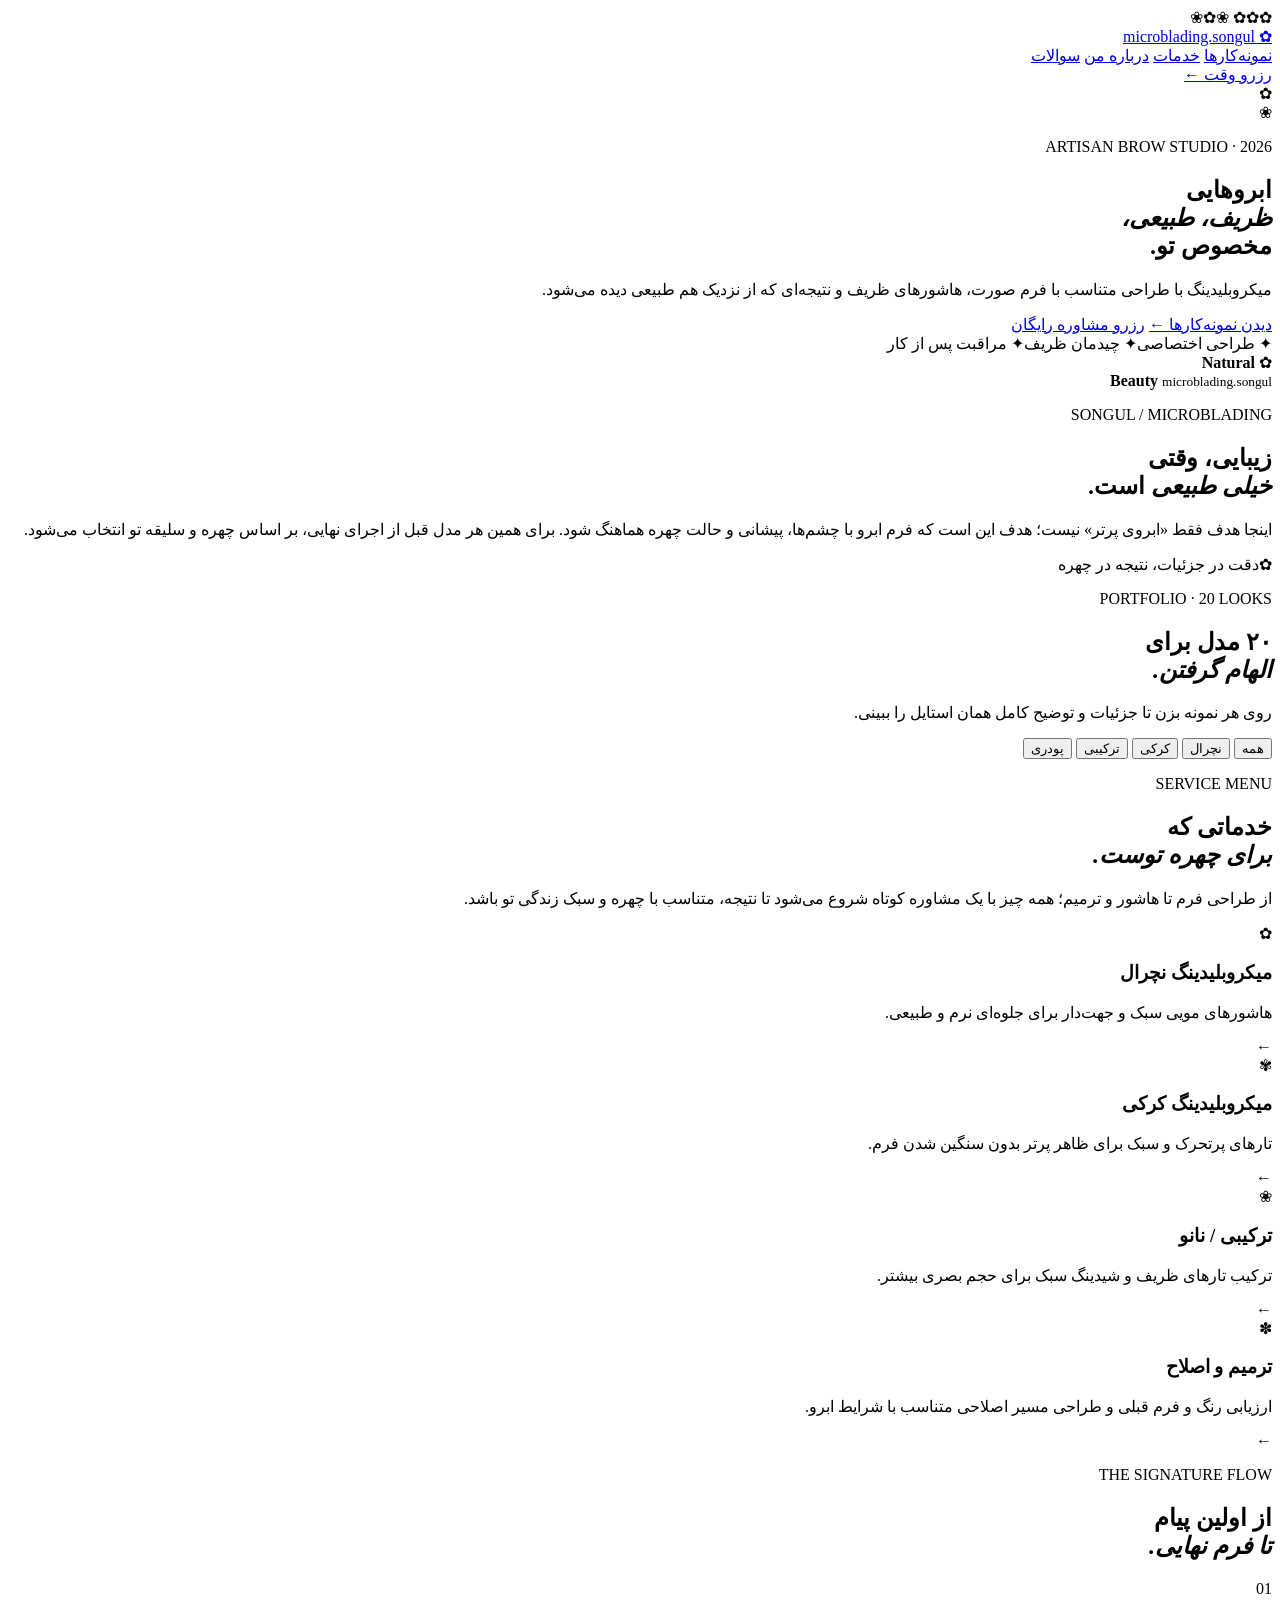
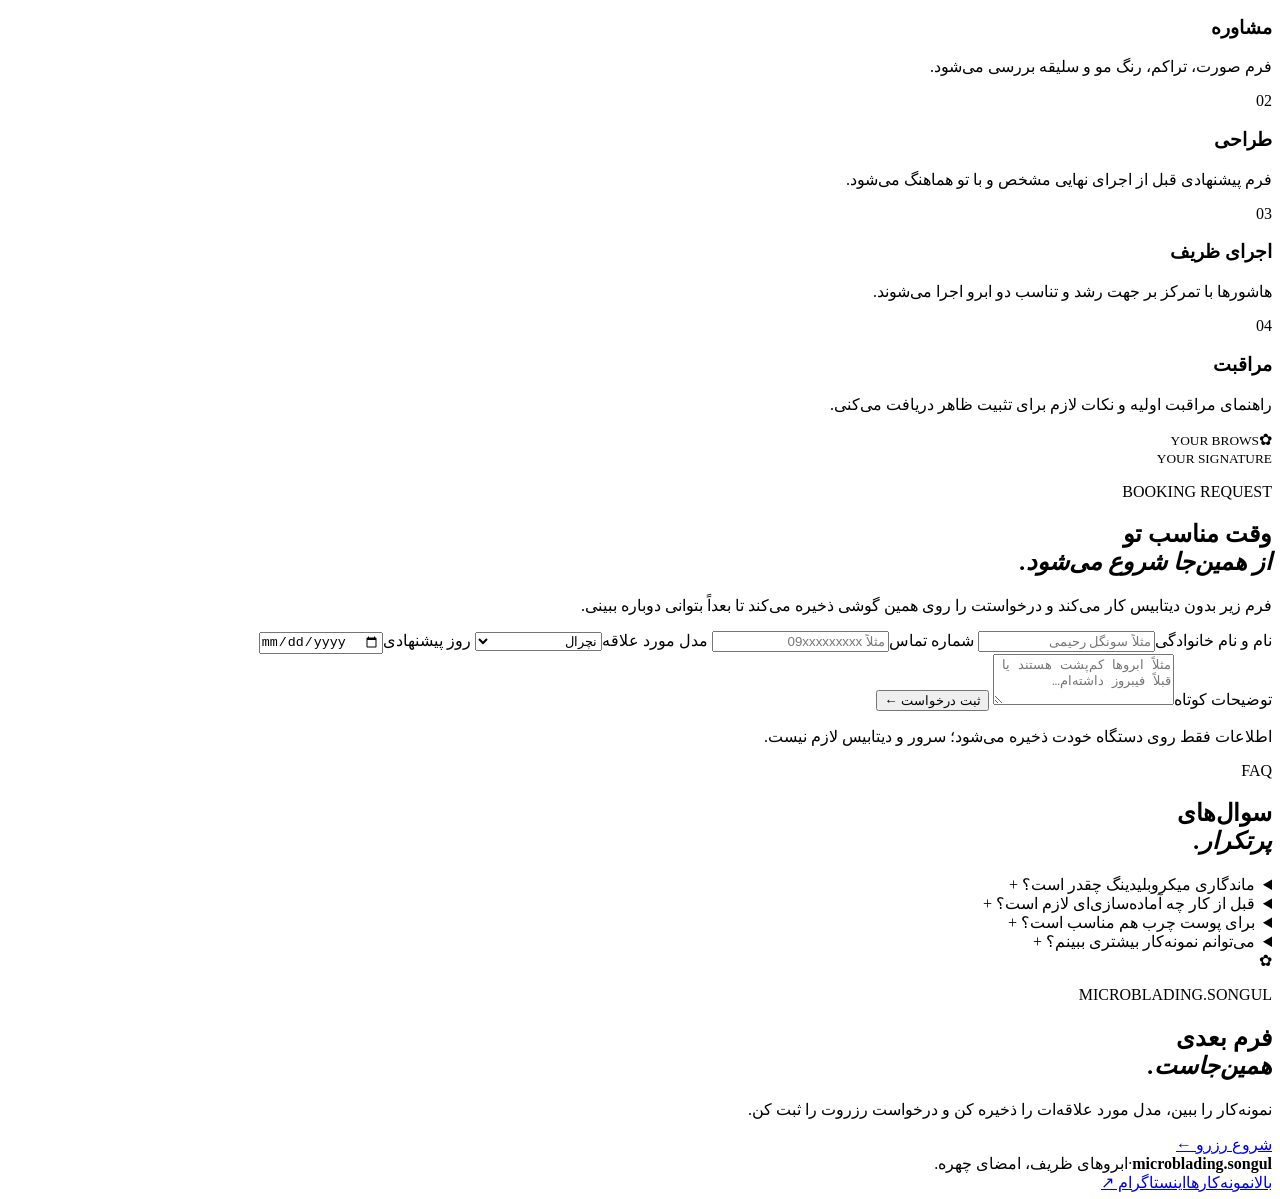
==== index.html @ b3760606 "Add files via upload" ====
<!doctype html>
<html lang="fa" dir="rtl">
<head>
  <meta charset="utf-8">
  <meta name="viewport" content="width=device-width, initial-scale=1, viewport-fit=cover">
  <meta name="theme-color" content="#18181b">
  <meta name="description" content="microblading.songul — طراحی و میکروبلیدینگ ابرو، نمونه‌کارها و رزرو وقت">
  <meta name="apple-mobile-web-app-capable" content="yes">
  <meta name="apple-mobile-web-app-status-bar-style" content="black-translucent">
  <title>microblading.songul | میکروبلیدینگ ابرو</title>
  <link rel="icon" href="assets/logo.svg" type="image/svg+xml">
  <link rel="manifest" href="manifest.webmanifest">
  <link rel="stylesheet" href="assets/style.css">
</head>
<body>
  <div class="flower-field" aria-hidden="true">
    <span class="petal petal-1">✿</span><span class="petal petal-2">✿</span><span class="petal petal-3">✿</span>
    <span class="petal petal-4">❀</span><span class="petal petal-5">✿</span><span class="petal petal-6">❀</span>
  </div>

  <header class="site-header" id="top">
    <div class="nav-shell">
      <a class="brand" href="#top" aria-label="microblading.songul">
        <span class="brand-mark">✿</span>
        <span>microblading.songul</span>
      </a>
      <nav class="nav-links" aria-label="منوی اصلی">
        <a href="#works">نمونه‌کارها</a>
        <a href="#services">خدمات</a>
        <a href="#about">درباره من</a>
        <a href="#faq">سوالات</a>
      </nav>
      <a class="pill cta" href="#booking">رزرو وقت <span>←</span></a>
    </div>
  </header>

  <main>
    <section class="hero section-shell">
      <div class="hero-media">
        <div class="hero-overlay"></div>
        <div class="hero-flower hero-flower-a">✿</div>
        <div class="hero-flower hero-flower-b">❀</div>
        <div class="hero-copy">
          <p class="eyebrow">ARTISAN BROW STUDIO · 2026</p>
          <h1>ابروهایی<br><em>ظریف، طبیعی،</em><br>مخصوص تو.</h1>
          <p class="hero-sub">میکروبلیدینگ با طراحی متناسب با فرم صورت، هاشورهای ظریف و نتیجه‌ای که از نزدیک هم طبیعی دیده می‌شود.</p>
          <div class="hero-actions">
            <a class="pill cta" href="#works">دیدن نمونه‌کارها <span>←</span></a>
            <a class="ghost-light" href="#booking">رزرو مشاوره رایگان</a>
          </div>
          <div class="trust-row">
            <span>✦ طراحی اختصاصی</span><span>✦ چیدمان ظریف</span><span>✦ مراقبت پس از کار</span>
          </div>
        </div>
        <div class="hero-badge">
          <span class="mini-flower">✿</span>
          <strong>Natural<br>Beauty</strong>
          <small>microblading.songul</small>
        </div>
      </div>
    </section>

    <section class="intro section-shell" id="about">
      <div class="intro-grid">
        <div>
          <p class="section-kicker">SONGUL / MICROBLADING</p>
          <h2>زیبایی، وقتی<br><em>خیلی طبیعی</em> است.</h2>
        </div>
        <div class="intro-copy">
          <p>اینجا هدف فقط «ابروی پرتر» نیست؛ هدف این است که فرم ابرو با چشم‌ها، پیشانی و حالت چهره هماهنگ شود. برای همین هر مدل قبل از اجرای نهایی، بر اساس چهره و سلیقه تو انتخاب می‌شود.</p>
          <div class="signature-line"><span>✿</span><span>دقت در جزئیات، نتیجه در چهره</span></div>
        </div>
      </div>
    </section>

    <section class="works section-shell" id="works">
      <div class="section-head">
        <div>
          <p class="section-kicker">PORTFOLIO · 20 LOOKS</p>
          <h2>۲۰ مدل برای<br><em>الهام گرفتن.</em></h2>
        </div>
        <p class="section-note">روی هر نمونه بزن تا جزئیات و توضیح کامل همان استایل را ببینی.</p>
      </div>
      <div class="filters" role="tablist" aria-label="فیلتر نمونه‌کارها">
        <button class="filter is-active" data-filter="all">همه</button>
        <button class="filter" data-filter="natural">نچرال</button>
        <button class="filter" data-filter="fluffy">کرکی</button>
        <button class="filter" data-filter="combo">ترکیبی</button>
        <button class="filter" data-filter="powder">پودری</button>
      </div>
      <div class="portfolio-grid" id="portfolioGrid"></div>
    </section>

    <section class="services section-shell" id="services">
      <div class="service-card service-main">
        <div>
          <p class="section-kicker">SERVICE MENU</p>
          <h2>خدماتی که<br><em>برای چهره توست.</em></h2>
        </div>
        <p>از طراحی فرم تا هاشور و ترمیم؛ همه چیز با یک مشاوره کوتاه شروع می‌شود تا نتیجه، متناسب با چهره و سبک زندگی تو باشد.</p>
      </div>
      <div class="service-list">
        <article class="service-item"><span class="service-icon">✿</span><div><h3>میکروبلیدینگ نچرال</h3><p>هاشورهای مویی سبک و جهت‌دار برای جلوه‌ای نرم و طبیعی.</p></div><span class="arrow">←</span></article>
        <article class="service-item"><span class="service-icon">✾</span><div><h3>میکروبلیدینگ کرکی</h3><p>تارهای پرتحرک و سبک برای ظاهر پرتر بدون سنگین شدن فرم.</p></div><span class="arrow">←</span></article>
        <article class="service-item"><span class="service-icon">❀</span><div><h3>ترکیبی / نانو</h3><p>ترکیب تارهای ظریف و شیدینگ سبک برای حجم بصری بیشتر.</p></div><span class="arrow">←</span></article>
        <article class="service-item"><span class="service-icon">✽</span><div><h3>ترمیم و اصلاح</h3><p>ارزیابی رنگ و فرم قبلی و طراحی مسیر اصلاحی متناسب با شرایط ابرو.</p></div><span class="arrow">←</span></article>
      </div>
    </section>

    <section class="process section-shell">
      <div class="section-head compact">
        <div><p class="section-kicker">THE SIGNATURE FLOW</p><h2>از اولین پیام<br><em>تا فرم نهایی.</em></h2></div>
      </div>
      <div class="steps">
        <article><span>01</span><h3>مشاوره</h3><p>فرم صورت، تراکم، رنگ مو و سلیقه بررسی می‌شود.</p></article>
        <article><span>02</span><h3>طراحی</h3><p>فرم پیشنهادی قبل از اجرای نهایی مشخص و با تو هماهنگ می‌شود.</p></article>
        <article><span>03</span><h3>اجرای ظریف</h3><p>هاشورها با تمرکز بر جهت رشد و تناسب دو ابرو اجرا می‌شوند.</p></article>
        <article><span>04</span><h3>مراقبت</h3><p>راهنمای مراقبت اولیه و نکات لازم برای تثبیت ظاهر دریافت می‌کنی.</p></article>
      </div>
    </section>

    <section class="booking section-shell" id="booking">
      <div class="booking-card">
        <div class="booking-art"><span>✿</span><small>YOUR BROWS<br>YOUR SIGNATURE</small></div>
        <div class="booking-form-wrap">
          <p class="section-kicker">BOOKING REQUEST</p>
          <h2>وقت مناسب تو<br><em>از همین‌جا شروع می‌شود.</em></h2>
          <p class="booking-note">فرم زیر بدون دیتابیس کار می‌کند و درخواستت را روی همین گوشی ذخیره می‌کند تا بعداً بتوانی دوباره ببینی.</p>
          <form id="bookingForm" novalidate>
            <div class="form-grid">
              <label>نام و نام خانوادگی<input name="name" autocomplete="name" required placeholder="مثلاً سونگل رحیمی"></label>
              <label>شماره تماس<input name="phone" inputmode="tel" autocomplete="tel" required placeholder="مثلاً 09xxxxxxxxx"></label>
              <label>مدل مورد علاقه<select name="style"><option>نچرال</option><option>کرکی</option><option>ترکیبی / نانو</option><option>پودری</option><option>هنوز مطمئن نیستم</option></select></label>
              <label>روز پیشنهادی<input name="date" type="date"></label>
            </div>
            <label>توضیحات کوتاه<textarea name="message" rows="3" placeholder="مثلاً ابروها کم‌پشت هستند یا قبلاً فیبروز داشته‌ام…"></textarea></label>
            <button class="pill cta submit" type="submit">ثبت درخواست <span>←</span></button>
            <p class="privacy-note">اطلاعات فقط روی دستگاه خودت ذخیره می‌شود؛ سرور و دیتابیس لازم نیست.</p>
          </form>
        </div>
      </div>
    </section>

    <section class="faq section-shell" id="faq">
      <div class="faq-head"><p class="section-kicker">FAQ</p><h2>سوال‌های<br><em>پرتکرار.</em></h2></div>
      <div class="faq-list">
        <details><summary>ماندگاری میکروبلیدینگ چقدر است؟ <span>+</span></summary><p>ماندگاری به نوع پوست، مراقبت و شرایط فردی وابسته است. معمولاً ظاهر اولیه در هفته‌های اول تغییر می‌کند و برای ارزیابی نهایی و تصمیم درباره ترمیم باید زمان کافی برای تثبیت رنگ در نظر گرفت.</p></details>
        <details><summary>قبل از کار چه آماده‌سازی‌ای لازم است؟ <span>+</span></summary><p>بهتر است چند روز قبل از مراجعه، از تغییرات شدید و آزمون‌های جدید روی پوست ابرو خودداری کنی و هر دارو یا شرایط پوستی خاص را قبل از شروع با متخصص مطرح کنی.</p></details>
        <details><summary>برای پوست چرب هم مناسب است؟ <span>+</span></summary><p>انتخاب تکنیک باید بر اساس وضعیت واقعی پوست انجام شود. در بعضی پوست‌ها، ترکیب تارهای ظریف با شیدینگ می‌تواند گزینه مناسب‌تری باشد و این موضوع در مشاوره مشخص می‌شود.</p></details>
        <details><summary>می‌توانم نمونه‌کار بیشتری ببینم؟ <span>+</span></summary><p>بله. گالری این صفحه فیلتر و نمایش تمام‌صفحه دارد. مدل‌ها برای الهام و انتخاب سبک طراحی شده‌اند و در جلسه، فرم نهایی متناسب با چهره تعیین می‌شود.</p></details>
      </div>
    </section>

    <section class="final-cta section-shell">
      <div class="final-cta-inner">
        <div><span class="big-flower">✿</span><p class="section-kicker">MICROBLADING.SONGUL</p><h2>فرم بعدی<br><em>همین‌جاست.</em></h2></div>
        <div><p>نمونه‌کار را ببین، مدل مورد علاقه‌ات را ذخیره کن و درخواست رزروت را ثبت کن.</p><a class="pill cta" href="#booking">شروع رزرو <span>←</span></a></div>
      </div>
    </section>
  </main>

  <footer class="footer section-shell">
    <div><strong>microblading.songul</strong><span>·</span><span>ابروهای ظریف، امضای چهره.</span></div>
    <div class="footer-links"><a href="#top">بالا</a><a href="#works">نمونه‌کارها</a><a href="https://instagram.com/microblading.songul" target="_blank" rel="noopener">اینستاگرام ↗</a></div>
  </footer>

  <dialog id="portfolioModal" class="portfolio-modal">
    <button class="modal-close" id="modalClose" aria-label="بستن">×</button>
    <div class="modal-grid">
      <div class="modal-image-wrap"><img id="modalImage" src="" alt=""><span class="modal-flower">✿</span></div>
      <div class="modal-copy"><p class="section-kicker" id="modalCategory"></p><h2 id="modalTitle"></h2><p id="modalDescription"></p><div class="modal-tags" id="modalTags"></div><a href="#booking" class="pill cta" id="modalBooking">این مدل را می‌پسندم <span>←</span></a></div>
    </div>
  </dialog>

  <dialog id="bookingSuccess" class="success-modal">
    <div class="success-icon">✿</div><p class="section-kicker">REQUEST SAVED</p><h2>درخواستت ثبت شد 🌷</h2><p id="successText"></p><button class="pill dark-pill" id="successClose">باشه</button>
  </dialog>

  <script src="assets/script.js" defer></script>
</body>
</html>
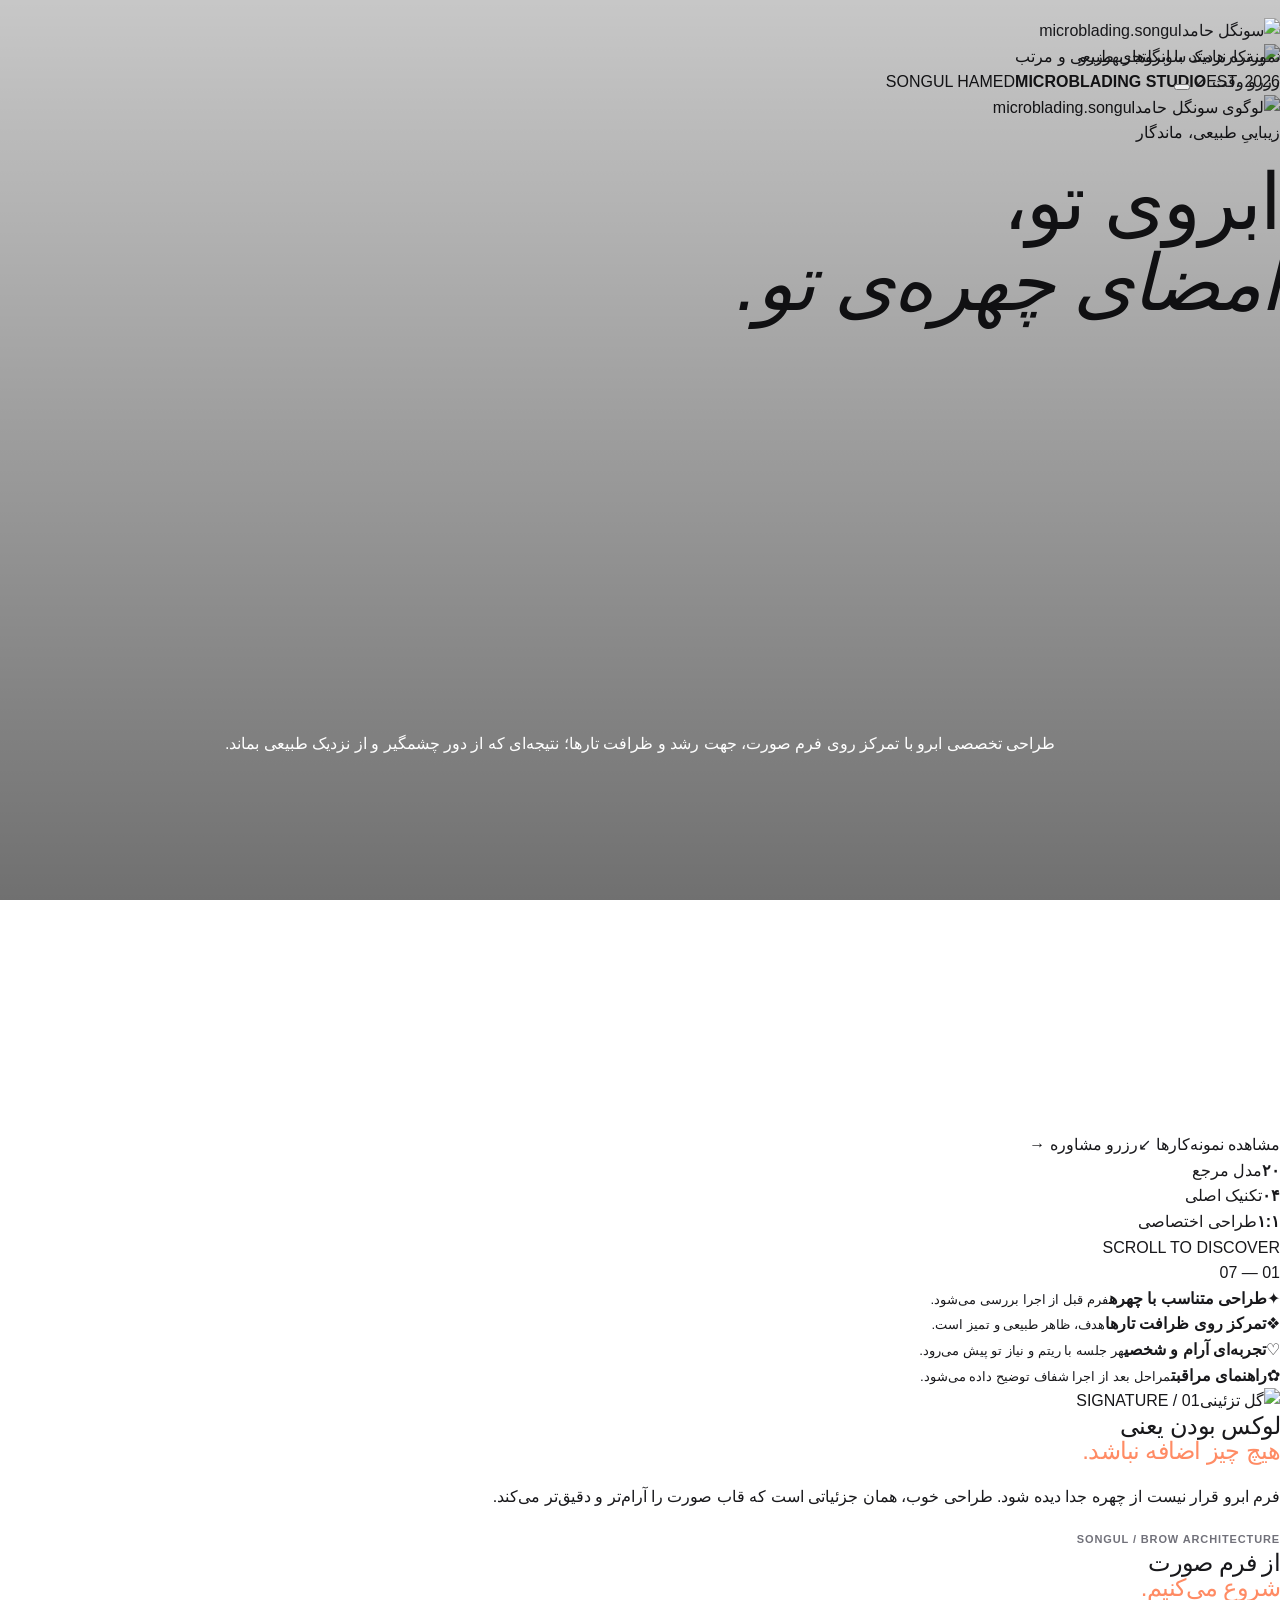
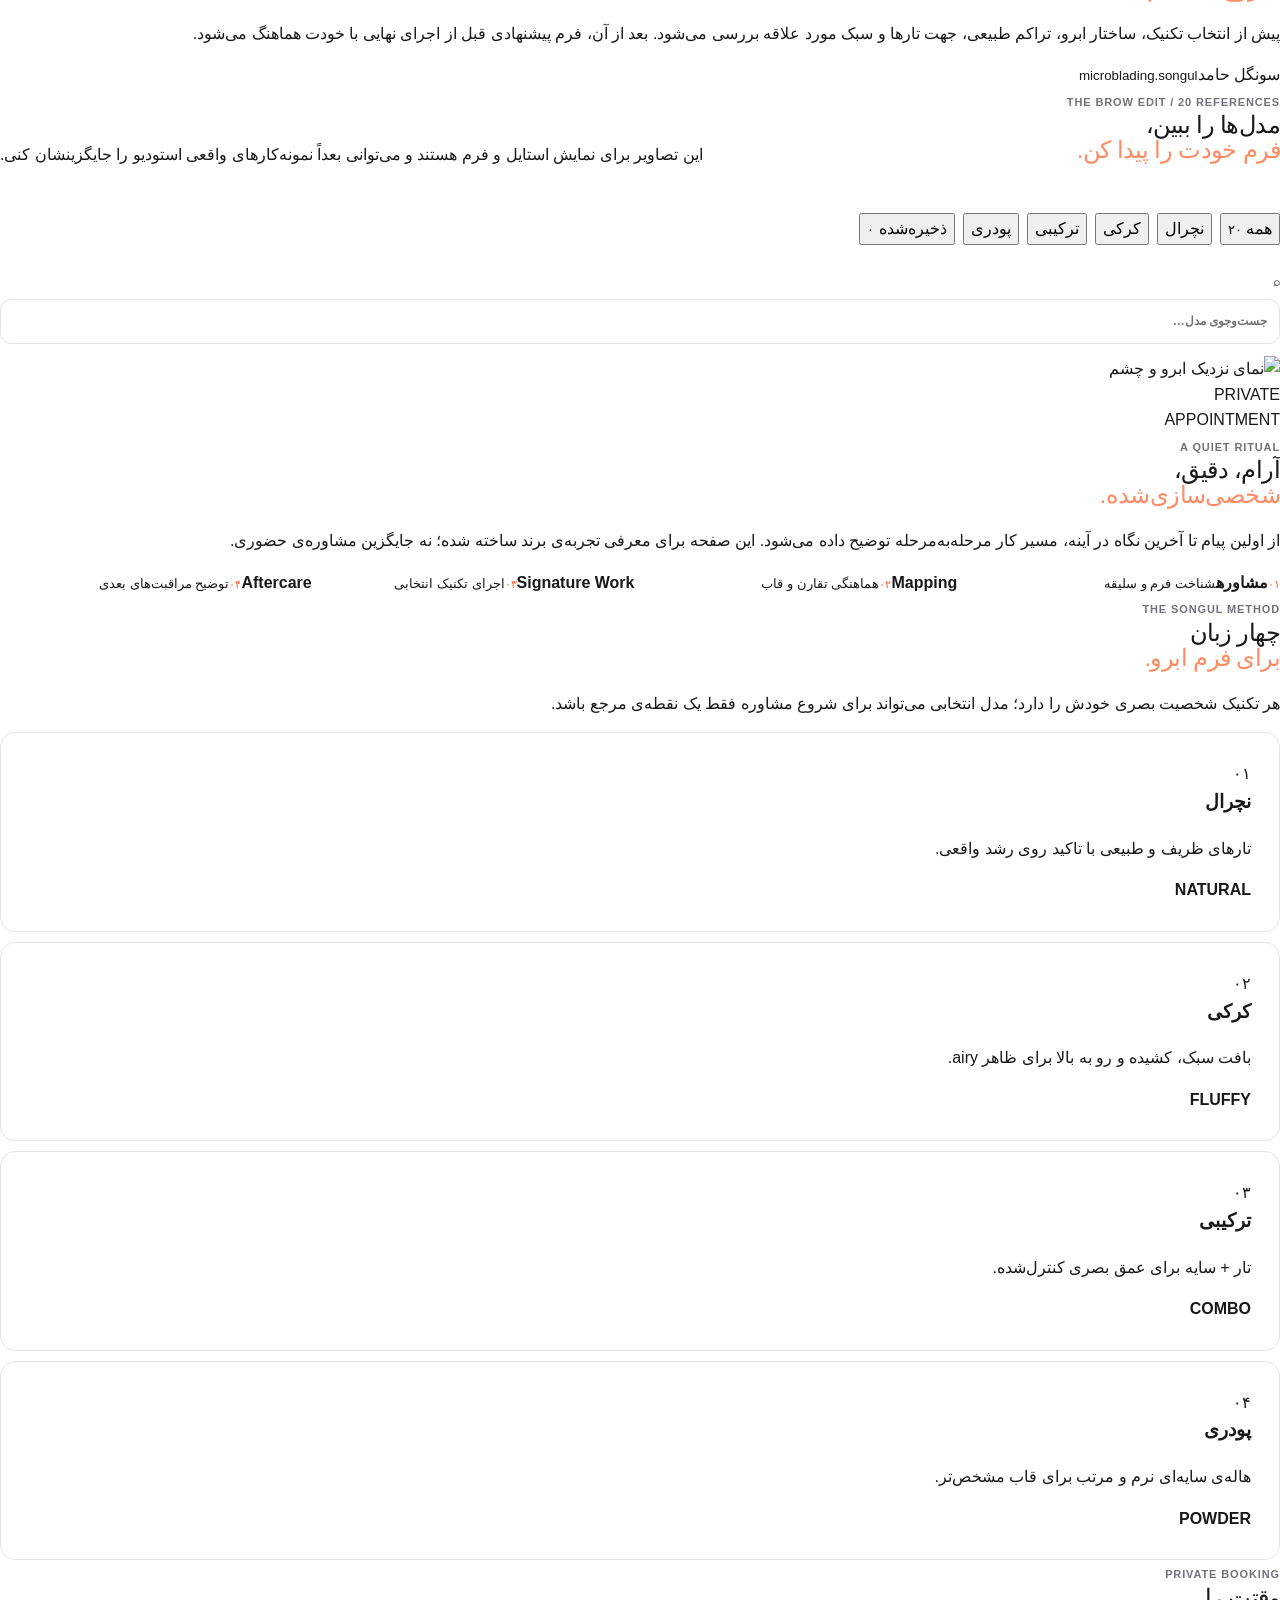
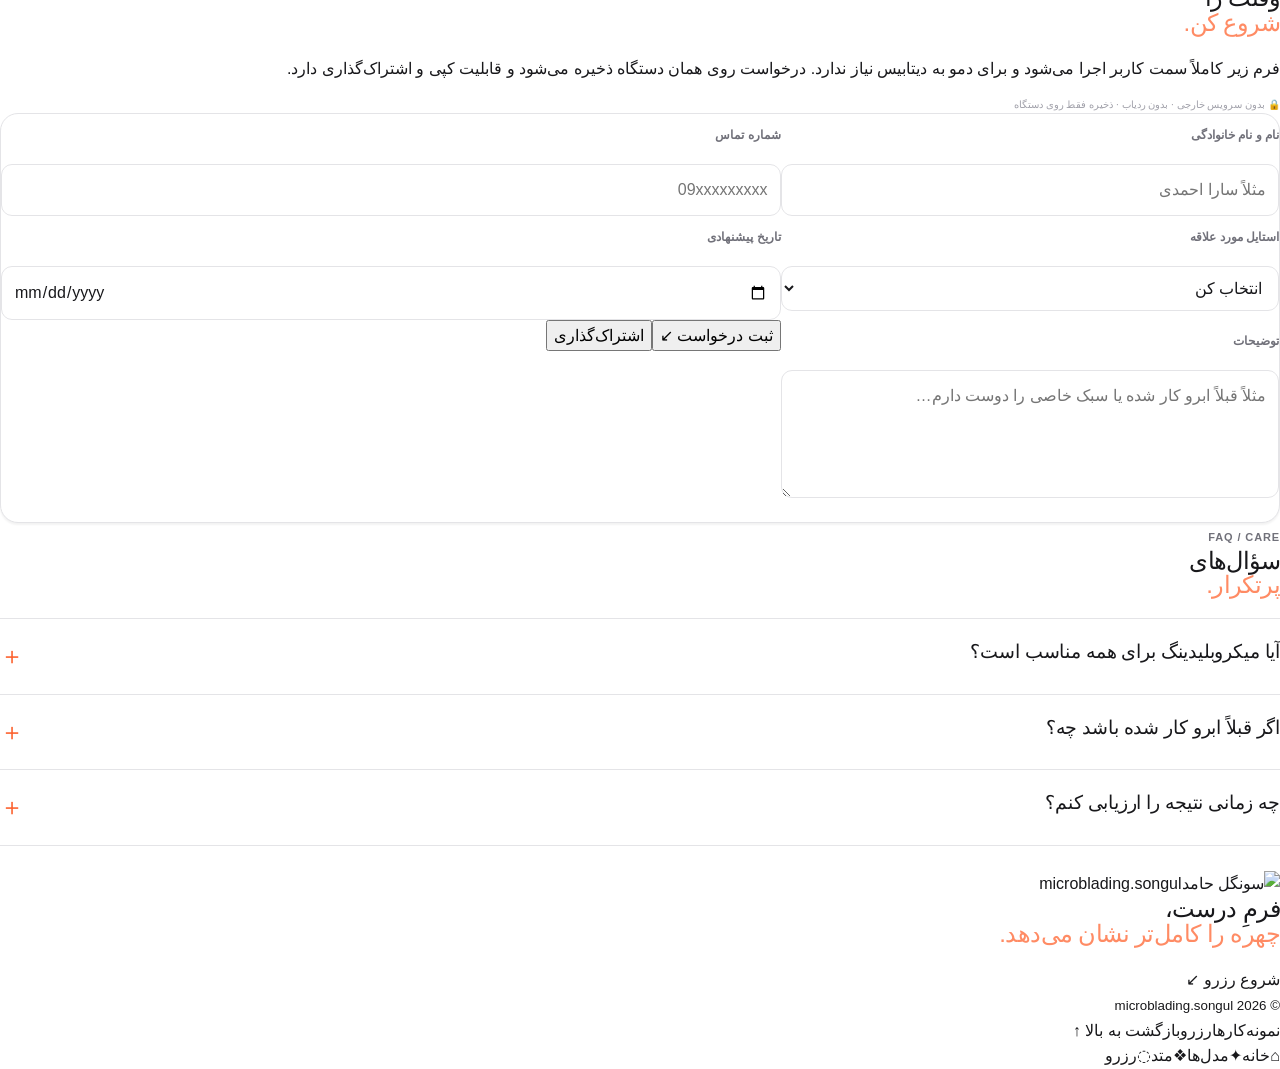
==== commit 7b90f470: "Add files via upload" ====
--- a/index.html
+++ b/index.html
@@ -1,181 +1,115 @@
 <!doctype html>
 <html lang="fa" dir="rtl">
 <head>
-  <meta charset="utf-8">
-  <meta name="viewport" content="width=device-width, initial-scale=1, viewport-fit=cover">
-  <meta name="theme-color" content="#18181b">
-  <meta name="description" content="microblading.songul — طراحی و میکروبلیدینگ ابرو، نمونه‌کارها و رزرو وقت">
-  <meta name="apple-mobile-web-app-capable" content="yes">
-  <meta name="apple-mobile-web-app-status-bar-style" content="black-translucent">
-  <title>microblading.songul | میکروبلیدینگ ابرو</title>
-  <link rel="icon" href="assets/logo.svg" type="image/svg+xml">
-  <link rel="manifest" href="manifest.webmanifest">
-  <link rel="stylesheet" href="assets/style.css">
+<meta charset="utf-8">
+<meta name="viewport" content="width=device-width,initial-scale=1,viewport-fit=cover">
+<meta name="theme-color" content="#0b0909">
+<meta name="description" content="microblading.songul — استودیو تخصصی طراحی و میکروبلیدینگ ابرو با رویکرد لوکس و طبیعی.">
+<meta name="robots" content="index,follow">
+<meta http-equiv="Content-Security-Policy" content="default-src 'self'; img-src 'self' data:; style-src 'self' 'unsafe-inline'; script-src 'self'; font-src 'self' data:; base-uri 'self'; form-action 'self'; upgrade-insecure-requests">
+<title>microblading.songul — Songul Hamed</title>
+<link rel="icon" href="assets/images/songul-logo.png" type="image/png">
+<link rel="stylesheet" href="assets/style.css">
 </head>
 <body>
-  <div class="flower-field" aria-hidden="true">
-    <span class="petal petal-1">✿</span><span class="petal petal-2">✿</span><span class="petal petal-3">✿</span>
-    <span class="petal petal-4">❀</span><span class="petal petal-5">✿</span><span class="petal petal-6">❀</span>
+<div class="noise" aria-hidden="true"></div>
+<div class="petals" aria-hidden="true" id="petals"></div>
+<div class="floral-corners" aria-hidden="true">
+  <img class="floral floral-1" src="assets/rose.svg" alt=""><img class="floral floral-2" src="assets/rose.svg" alt="">
+  <img class="floral floral-3" src="assets/rose.svg" alt=""><img class="floral floral-4" src="assets/rose.svg" alt="">
+</div>
+<header class="site-header" id="top">
+  <a class="wordmark" href="#top" aria-label="microblading.songul"><img src="assets/images/songul-logo.png" alt="سونگل حامد"><span>microblading.songul</span></a>
+  <nav class="desktop-nav"><a href="#portfolio">نمونه‌کارها</a><a href="#method">متد سونگل</a><a href="#experience">تجربه</a><a href="#booking">رزرو</a></nav>
+  <a class="header-cta" href="#booking">رزرو وقت <span>↙</span></a>
+  <button class="menu-btn" id="menuBtn" aria-label="باز کردن منو" aria-expanded="false"><i></i><i></i><i></i></button>
+</header>
+<div class="mobile-menu" id="mobileMenu" hidden>
+  <a href="#portfolio">نمونه‌کارها</a><a href="#method">متد سونگل</a><a href="#experience">تجربه</a><a href="#booking">رزرو وقت</a>
+</div>
+
+<main>
+<section class="hero" aria-label="microblading.songul">
+  <div class="hero-bg"><img src="assets/images/hero-brow.webp" alt="پرتره نزدیک با ابروهای طبیعی و مرتب" fetchpriority="high"><div class="hero-overlay"></div></div>
+  <div class="hero-content">
+    <div class="hero-topline"><span>SONGUL HAMED</span><b>MICROBLADING STUDIO</b><span>EST. 2026</span></div>
+    <div class="hero-logo-wrap"><img src="assets/images/songul-logo.png" alt="لوگوی سونگل حامد"><span>microblading.songul</span></div>
+    <p class="hero-kicker">زیباییِ طبیعی، ماندگار</p>
+    <h1>ابروی تو،<br><em>امضای چهره‌ی تو.</em></h1>
+    <p class="hero-copy">طراحی تخصصی ابرو با تمرکز روی فرم صورت، جهت رشد و ظرافت تارها؛ نتیجه‌ای که از دور چشمگیر و از نزدیک طبیعی بماند.</p>
+    <div class="hero-buttons"><a class="gold-btn" href="#portfolio">مشاهده نمونه‌کارها <span>↙</span></a><a class="line-btn" href="#booking">رزرو مشاوره <span>→</span></a></div>
+    <div class="hero-stats"><div><strong>۲۰</strong><span>مدل مرجع</span></div><div><strong>۰۴</strong><span>تکنیک اصلی</span></div><div><strong>۱:۱</strong><span>طراحی اختصاصی</span></div></div>
   </div>
+  <div class="hero-bottom"><span>SCROLL TO DISCOVER</span><div class="scroll-line"></div><span>01 — 07</span></div>
+</section>
 
-  <header class="site-header" id="top">
-    <div class="nav-shell">
-      <a class="brand" href="#top" aria-label="microblading.songul">
-        <span class="brand-mark">✿</span>
-        <span>microblading.songul</span>
-      </a>
-      <nav class="nav-links" aria-label="منوی اصلی">
-        <a href="#works">نمونه‌کارها</a>
-        <a href="#services">خدمات</a>
-        <a href="#about">درباره من</a>
-        <a href="#faq">سوالات</a>
-      </nav>
-      <a class="pill cta" href="#booking">رزرو وقت <span>←</span></a>
-    </div>
-  </header>
+<section class="luxury-strip" aria-label="ویژگی‌ها">
+  <div><span class="icon">✦</span><strong>طراحی متناسب با چهره</strong><small>فرم قبل از اجرا بررسی می‌شود.</small></div>
+  <div><span class="icon">❖</span><strong>تمرکز روی ظرافت تارها</strong><small>هدف، ظاهر طبیعی و تمیز است.</small></div>
+  <div><span class="icon">♡</span><strong>تجربه‌ای آرام و شخصی</strong><small>هر جلسه با ریتم و نیاز تو پیش می‌رود.</small></div>
+  <div><span class="icon">✿</span><strong>راهنمای مراقبت</strong><small>مراحل بعد از اجرا شفاف توضیح داده می‌شود.</small></div>
+</section>
 
-  <main>
-    <section class="hero section-shell">
-      <div class="hero-media">
-        <div class="hero-overlay"></div>
-        <div class="hero-flower hero-flower-a">✿</div>
-        <div class="hero-flower hero-flower-b">❀</div>
-        <div class="hero-copy">
-          <p class="eyebrow">ARTISAN BROW STUDIO · 2026</p>
-          <h1>ابروهایی<br><em>ظریف، طبیعی،</em><br>مخصوص تو.</h1>
-          <p class="hero-sub">میکروبلیدینگ با طراحی متناسب با فرم صورت، هاشورهای ظریف و نتیجه‌ای که از نزدیک هم طبیعی دیده می‌شود.</p>
-          <div class="hero-actions">
-            <a class="pill cta" href="#works">دیدن نمونه‌کارها <span>←</span></a>
-            <a class="ghost-light" href="#booking">رزرو مشاوره رایگان</a>
-          </div>
-          <div class="trust-row">
-            <span>✦ طراحی اختصاصی</span><span>✦ چیدمان ظریف</span><span>✦ مراقبت پس از کار</span>
-          </div>
-        </div>
-        <div class="hero-badge">
-          <span class="mini-flower">✿</span>
-          <strong>Natural<br>Beauty</strong>
-          <small>microblading.songul</small>
-        </div>
-      </div>
-    </section>
+<section class="editorial" id="method">
+  <div class="editorial-art reveal"><img src="assets/rose.svg" alt="گل تزئینی"><span>01 / SIGNATURE</span><h2>لوکس بودن یعنی<br><em>هیچ چیز اضافه نباشد.</em></h2><p>فرم ابرو قرار نیست از چهره جدا دیده شود. طراحی خوب، همان جزئیاتی است که قاب صورت را آرام‌تر و دقیق‌تر می‌کند.</p></div>
+  <div class="editorial-copy reveal"><span class="eyebrow">SONGUL / BROW ARCHITECTURE</span><h2>از فرم صورت<br><em>شروع می‌کنیم.</em></h2><p>پیش از انتخاب تکنیک، ساختار ابرو، تراکم طبیعی، جهت تارها و سبک مورد علاقه بررسی می‌شود. بعد از آن، فرم پیشنهادی قبل از اجرای نهایی با خودت هماهنگ می‌شود.</p><div class="signature"><span>سونگل حامد</span><i></i><small>microblading.songul</small></div></div>
+</section>
 
-    <section class="intro section-shell" id="about">
-      <div class="intro-grid">
-        <div>
-          <p class="section-kicker">SONGUL / MICROBLADING</p>
-          <h2>زیبایی، وقتی<br><em>خیلی طبیعی</em> است.</h2>
-        </div>
-        <div class="intro-copy">
-          <p>اینجا هدف فقط «ابروی پرتر» نیست؛ هدف این است که فرم ابرو با چشم‌ها، پیشانی و حالت چهره هماهنگ شود. برای همین هر مدل قبل از اجرای نهایی، بر اساس چهره و سلیقه تو انتخاب می‌شود.</p>
-          <div class="signature-line"><span>✿</span><span>دقت در جزئیات، نتیجه در چهره</span></div>
-        </div>
-      </div>
-    </section>
+<section class="portfolio" id="portfolio">
+  <div class="section-head"><div><span class="eyebrow">THE BROW EDIT / 20 REFERENCES</span><h2>مدل‌ها را ببین،<br><em>فرم خودت را پیدا کن.</em></h2></div><p>این تصاویر برای نمایش استایل و فرم هستند و می‌توانی بعداً نمونه‌کارهای واقعی استودیو را جایگزینشان کنی.</p></div>
+  <div class="portfolio-toolbar"><div class="filters" id="filters"><button class="active" data-filter="all">همه <small>۲۰</small></button><button data-filter="natural">نچرال</button><button data-filter="fluffy">کرکی</button><button data-filter="combo">ترکیبی</button><button data-filter="powder">پودری</button><button data-filter="saved">ذخیره‌شده <small id="savedCount">۰</small></button></div><label class="search"><span>⌕</span><input id="search" type="search" inputmode="search" placeholder="جست‌وجوی مدل…"></label></div>
+  <div class="gallery" id="gallery"></div>
+</section>
 
-    <section class="works section-shell" id="works">
-      <div class="section-head">
-        <div>
-          <p class="section-kicker">PORTFOLIO · 20 LOOKS</p>
-          <h2>۲۰ مدل برای<br><em>الهام گرفتن.</em></h2>
-        </div>
-        <p class="section-note">روی هر نمونه بزن تا جزئیات و توضیح کامل همان استایل را ببینی.</p>
-      </div>
-      <div class="filters" role="tablist" aria-label="فیلتر نمونه‌کارها">
-        <button class="filter is-active" data-filter="all">همه</button>
-        <button class="filter" data-filter="natural">نچرال</button>
-        <button class="filter" data-filter="fluffy">کرکی</button>
-        <button class="filter" data-filter="combo">ترکیبی</button>
-        <button class="filter" data-filter="powder">پودری</button>
-      </div>
-      <div class="portfolio-grid" id="portfolioGrid"></div>
-    </section>
+<section class="detail-story" id="experience">
+  <div class="detail-media reveal"><img src="assets/images/detail-brow.webp" alt="نمای نزدیک ابرو و چشم" loading="lazy"><div class="detail-badge">PRIVATE<br>APPOINTMENT</div></div>
+  <div class="detail-copy reveal"><span class="eyebrow">A QUIET RITUAL</span><h2>آرام، دقیق،<br><em>شخصی‌سازی‌شده.</em></h2><p>از اولین پیام تا آخرین نگاه در آینه، مسیر کار مرحله‌به‌مرحله توضیح داده می‌شود. این صفحه برای معرفی تجربه‌ی برند ساخته شده؛ نه جایگزین مشاوره‌ی حضوری.</p><div class="steps"><div><span>۰۱</span><b>مشاوره</b><small>شناخت فرم و سلیقه</small></div><div><span>۰۲</span><b>Mapping</b><small>هماهنگی تقارن و قاب</small></div><div><span>۰۳</span><b>Signature Work</b><small>اجرای تکنیک انتخابی</small></div><div><span>۰۴</span><b>Aftercare</b><small>توضیح مراقبت‌های بعدی</small></div></div></div>
+</section>
 
-    <section class="services section-shell" id="services">
-      <div class="service-card service-main">
-        <div>
-          <p class="section-kicker">SERVICE MENU</p>
-          <h2>خدماتی که<br><em>برای چهره توست.</em></h2>
-        </div>
-        <p>از طراحی فرم تا هاشور و ترمیم؛ همه چیز با یک مشاوره کوتاه شروع می‌شود تا نتیجه، متناسب با چهره و سبک زندگی تو باشد.</p>
-      </div>
-      <div class="service-list">
-        <article class="service-item"><span class="service-icon">✿</span><div><h3>میکروبلیدینگ نچرال</h3><p>هاشورهای مویی سبک و جهت‌دار برای جلوه‌ای نرم و طبیعی.</p></div><span class="arrow">←</span></article>
-        <article class="service-item"><span class="service-icon">✾</span><div><h3>میکروبلیدینگ کرکی</h3><p>تارهای پرتحرک و سبک برای ظاهر پرتر بدون سنگین شدن فرم.</p></div><span class="arrow">←</span></article>
-        <article class="service-item"><span class="service-icon">❀</span><div><h3>ترکیبی / نانو</h3><p>ترکیب تارهای ظریف و شیدینگ سبک برای حجم بصری بیشتر.</p></div><span class="arrow">←</span></article>
-        <article class="service-item"><span class="service-icon">✽</span><div><h3>ترمیم و اصلاح</h3><p>ارزیابی رنگ و فرم قبلی و طراحی مسیر اصلاحی متناسب با شرایط ابرو.</p></div><span class="arrow">←</span></article>
-      </div>
-    </section>
+<section class="service-grid">
+  <div class="service-copy reveal"><span class="eyebrow">THE SONGUL METHOD</span><h2>چهار زبان<br><em>برای فرم ابرو.</em></h2><p>هر تکنیک شخصیت بصری خودش را دارد؛ مدل انتخابی می‌تواند برای شروع مشاوره فقط یک نقطه‌ی مرجع باشد.</p></div>
+  <div class="service-list">
+    <article class="service-card reveal"><span>۰۱</span><h3>نچرال</h3><p>تارهای ظریف و طبیعی با تاکید روی رشد واقعی.</p><b>NATURAL</b></article>
+    <article class="service-card reveal"><span>۰۲</span><h3>کرکی</h3><p>بافت سبک، کشیده و رو به بالا برای ظاهر airy.</p><b>FLUFFY</b></article>
+    <article class="service-card reveal"><span>۰۳</span><h3>ترکیبی</h3><p>تار + سایه برای عمق بصری کنترل‌شده.</p><b>COMBO</b></article>
+    <article class="service-card reveal"><span>۰۴</span><h3>پودری</h3><p>هاله‌ی سایه‌ای نرم و مرتب برای قاب مشخص‌تر.</p><b>POWDER</b></article>
+  </div>
+</section>
 
-    <section class="process section-shell">
-      <div class="section-head compact">
-        <div><p class="section-kicker">THE SIGNATURE FLOW</p><h2>از اولین پیام<br><em>تا فرم نهایی.</em></h2></div>
-      </div>
-      <div class="steps">
-        <article><span>01</span><h3>مشاوره</h3><p>فرم صورت، تراکم، رنگ مو و سلیقه بررسی می‌شود.</p></article>
-        <article><span>02</span><h3>طراحی</h3><p>فرم پیشنهادی قبل از اجرای نهایی مشخص و با تو هماهنگ می‌شود.</p></article>
-        <article><span>03</span><h3>اجرای ظریف</h3><p>هاشورها با تمرکز بر جهت رشد و تناسب دو ابرو اجرا می‌شوند.</p></article>
-        <article><span>04</span><h3>مراقبت</h3><p>راهنمای مراقبت اولیه و نکات لازم برای تثبیت ظاهر دریافت می‌کنی.</p></article>
-      </div>
-    </section>
+<section class="booking-section" id="booking">
+  <div class="booking-intro reveal"><span class="eyebrow">PRIVATE BOOKING</span><h2>وقتت را<br><em>شروع کن.</em></h2><p>فرم زیر کاملاً سمت کاربر اجرا می‌شود و برای دمو به دیتابیس نیاز ندارد. درخواست روی همان دستگاه ذخیره می‌شود و قابلیت کپی و اشتراک‌گذاری دارد.</p><div class="privacy-note">🔒 بدون سرویس خارجی · بدون ردیاب · ذخیره فقط روی دستگاه</div></div>
+  <form class="booking-card reveal" id="bookingForm">
+    <div class="field"><label>نام و نام خانوادگی</label><input id="name" name="name" autocomplete="name" placeholder="مثلاً سارا احمدی" required></div>
+    <div class="field"><label>شماره تماس</label><input id="phone" name="phone" inputmode="tel" autocomplete="tel" placeholder="09xxxxxxxxx" required></div>
+    <div class="field"><label>استایل مورد علاقه</label><select id="style" name="style"><option value="">انتخاب کن</option><option>نچرال</option><option>کرکی</option><option>ترکیبی</option><option>پودری</option><option>هنوز مطمئن نیستم</option></select></div>
+    <div class="field"><label>تاریخ پیشنهادی</label><input id="date" type="date" name="date"></div>
+    <div class="field full"><label>توضیحات</label><textarea id="message" name="message" rows="4" placeholder="مثلاً قبلاً ابرو کار شده یا سبک خاصی را دوست دارم…"></textarea></div>
+    <div class="booking-actions full"><button class="gold-btn" type="submit">ثبت درخواست <span>↙</span></button><button class="dark-btn" id="shareBtn" type="button">اشتراک‌گذاری</button></div>
+    <p class="form-status full" id="status" aria-live="polite"></p>
+  </form>
+</section>
 
-    <section class="booking section-shell" id="booking">
-      <div class="booking-card">
-        <div class="booking-art"><span>✿</span><small>YOUR BROWS<br>YOUR SIGNATURE</small></div>
-        <div class="booking-form-wrap">
-          <p class="section-kicker">BOOKING REQUEST</p>
-          <h2>وقت مناسب تو<br><em>از همین‌جا شروع می‌شود.</em></h2>
-          <p class="booking-note">فرم زیر بدون دیتابیس کار می‌کند و درخواستت را روی همین گوشی ذخیره می‌کند تا بعداً بتوانی دوباره ببینی.</p>
-          <form id="bookingForm" novalidate>
-            <div class="form-grid">
-              <label>نام و نام خانوادگی<input name="name" autocomplete="name" required placeholder="مثلاً سونگل رحیمی"></label>
-              <label>شماره تماس<input name="phone" inputmode="tel" autocomplete="tel" required placeholder="مثلاً 09xxxxxxxxx"></label>
-              <label>مدل مورد علاقه<select name="style"><option>نچرال</option><option>کرکی</option><option>ترکیبی / نانو</option><option>پودری</option><option>هنوز مطمئن نیستم</option></select></label>
-              <label>روز پیشنهادی<input name="date" type="date"></label>
-            </div>
-            <label>توضیحات کوتاه<textarea name="message" rows="3" placeholder="مثلاً ابروها کم‌پشت هستند یا قبلاً فیبروز داشته‌ام…"></textarea></label>
-            <button class="pill cta submit" type="submit">ثبت درخواست <span>←</span></button>
-            <p class="privacy-note">اطلاعات فقط روی دستگاه خودت ذخیره می‌شود؛ سرور و دیتابیس لازم نیست.</p>
-          </form>
-        </div>
-      </div>
-    </section>
+<section class="faq-section">
+  <div class="faq-title reveal"><span class="eyebrow">FAQ / CARE</span><h2>سؤال‌های<br><em>پرتکرار.</em></h2></div>
+  <div class="faq-list">
+    <details><summary>آیا میکروبلیدینگ برای همه مناسب است؟ <span>＋</span></summary><p>انتخاب تکنیک باید با توجه به شرایط پوست، پایه‌ی ابرو و سابقه‌ی کارهای قبلی انجام شود و در مشاوره بررسی می‌شود.</p></details>
+    <details><summary>اگر قبلاً ابرو کار شده باشد چه؟ <span>＋</span></summary><p>فرم و رنگ قبلی باید قبل از تصمیم‌گیری بررسی شود. گاهی لازم است ابتدا وضعیت قبلی ارزیابی یا اصلاح شود.</p></details>
+    <details><summary>چه زمانی نتیجه را ارزیابی کنم؟ <span>＋</span></summary><p>ظاهر ابرو در روزهای اول ثابت نیست و طی روند ترمیم تغییر می‌کند؛ زمان ارزیابی باید مطابق توصیه متخصص تعیین شود.</p></details>
+  </div>
+</section>
 
-    <section class="faq section-shell" id="faq">
-      <div class="faq-head"><p class="section-kicker">FAQ</p><h2>سوال‌های<br><em>پرتکرار.</em></h2></div>
-      <div class="faq-list">
-        <details><summary>ماندگاری میکروبلیدینگ چقدر است؟ <span>+</span></summary><p>ماندگاری به نوع پوست، مراقبت و شرایط فردی وابسته است. معمولاً ظاهر اولیه در هفته‌های اول تغییر می‌کند و برای ارزیابی نهایی و تصمیم درباره ترمیم باید زمان کافی برای تثبیت رنگ در نظر گرفت.</p></details>
-        <details><summary>قبل از کار چه آماده‌سازی‌ای لازم است؟ <span>+</span></summary><p>بهتر است چند روز قبل از مراجعه، از تغییرات شدید و آزمون‌های جدید روی پوست ابرو خودداری کنی و هر دارو یا شرایط پوستی خاص را قبل از شروع با متخصص مطرح کنی.</p></details>
-        <details><summary>برای پوست چرب هم مناسب است؟ <span>+</span></summary><p>انتخاب تکنیک باید بر اساس وضعیت واقعی پوست انجام شود. در بعضی پوست‌ها، ترکیب تارهای ظریف با شیدینگ می‌تواند گزینه مناسب‌تری باشد و این موضوع در مشاوره مشخص می‌شود.</p></details>
-        <details><summary>می‌توانم نمونه‌کار بیشتری ببینم؟ <span>+</span></summary><p>بله. گالری این صفحه فیلتر و نمایش تمام‌صفحه دارد. مدل‌ها برای الهام و انتخاب سبک طراحی شده‌اند و در جلسه، فرم نهایی متناسب با چهره تعیین می‌شود.</p></details>
-      </div>
-    </section>
+<footer class="site-footer">
+  <div class="footer-flower"><img src="assets/rose.svg" alt=""></div>
+  <img src="assets/images/songul-logo.png" class="footer-logo" alt="سونگل حامد"><span>microblading.songul</span>
+  <h2>فرمِ درست،<br><em>چهره را کامل‌تر نشان می‌دهد.</em></h2>
+  <a class="gold-btn" href="#booking">شروع رزرو <span>↙</span></a>
+  <div class="footer-bottom"><small>© 2026 microblading.songul</small><div><a href="#portfolio">نمونه‌کارها</a><a href="#booking">رزرو</a><a href="#top">بازگشت به بالا ↑</a></div></div>
+</footer>
+</main>
 
-    <section class="final-cta section-shell">
-      <div class="final-cta-inner">
-        <div><span class="big-flower">✿</span><p class="section-kicker">MICROBLADING.SONGUL</p><h2>فرم بعدی<br><em>همین‌جاست.</em></h2></div>
-        <div><p>نمونه‌کار را ببین، مدل مورد علاقه‌ات را ذخیره کن و درخواست رزروت را ثبت کن.</p><a class="pill cta" href="#booking">شروع رزرو <span>←</span></a></div>
-      </div>
-    </section>
-  </main>
+<dialog class="modal" id="modal"><button class="modal-close" id="modalClose" aria-label="بستن">×</button><div class="modal-media"><img id="modalImg" alt=""></div><div class="modal-content"><span id="modalMeta" class="eyebrow"></span><h3 id="modalTitle"></h3><p id="modalDesc"></p><div class="modal-actions"><button class="gold-btn" id="modalBook">انتخاب برای رزرو <span>↙</span></button><button class="dark-btn" id="modalFav">ذخیره مدل</button></div></div></dialog>
 
-  <footer class="footer section-shell">
-    <div><strong>microblading.songul</strong><span>·</span><span>ابروهای ظریف، امضای چهره.</span></div>
-    <div class="footer-links"><a href="#top">بالا</a><a href="#works">نمونه‌کارها</a><a href="https://instagram.com/microblading.songul" target="_blank" rel="noopener">اینستاگرام ↗</a></div>
-  </footer>
-
-  <dialog id="portfolioModal" class="portfolio-modal">
-    <button class="modal-close" id="modalClose" aria-label="بستن">×</button>
-    <div class="modal-grid">
-      <div class="modal-image-wrap"><img id="modalImage" src="" alt=""><span class="modal-flower">✿</span></div>
-      <div class="modal-copy"><p class="section-kicker" id="modalCategory"></p><h2 id="modalTitle"></h2><p id="modalDescription"></p><div class="modal-tags" id="modalTags"></div><a href="#booking" class="pill cta" id="modalBooking">این مدل را می‌پسندم <span>←</span></a></div>
-    </div>
-  </dialog>
-
-  <dialog id="bookingSuccess" class="success-modal">
-    <div class="success-icon">✿</div><p class="section-kicker">REQUEST SAVED</p><h2>درخواستت ثبت شد 🌷</h2><p id="successText"></p><button class="pill dark-pill" id="successClose">باشه</button>
-  </dialog>
-
-  <script src="assets/script.js" defer></script>
+<nav class="mobile-dock" aria-label="منوی سریع"><a href="#top"><span>⌂</span>خانه</a><a href="#portfolio"><span>✦</span>مدل‌ها</a><a href="#method"><span>❖</span>متد</a><a class="dock-cta" href="#booking"><span>◌</span>رزرو</a></nav>
+<script src="assets/script.js" defer></script>
 </body>
-</html>
+</html>
--- a/assets/style.css
+++ b/assets/style.css
@@ -0,0 +1,23 @@
+:root {
+  --coral:#fc5f2b; --coral-soft:#ff8b64; --ink:#18181b; --black:#000; --zinc:#71717a; --ash:#a1a1aa;
+  --mist:#e4e4e7; --fog:#f4f4f5; --paper:#fff; --blush:#fff5f0; --shadow:rgba(0,0,0,.05) 0 2px 2px 0;
+  --font: Tahoma, "Segoe UI", Arial, sans-serif;
+  --radius:15px; --pill:9999px; --max:1200px;
+}
+*{box-sizing:border-box} html{scroll-behavior:smooth} body{margin:0;background:var(--paper);color:var(--ink);font-family:var(--font);line-height:1.6;overflow-x:hidden} body:has(dialog[open]){overflow:hidden}
+a{color:inherit;text-decoration:none} button,input,select,textarea{font:inherit} button{cursor:pointer}
+.flower-field{position:fixed;inset:0;pointer-events:none;z-index:0;overflow:hidden}.petal{position:absolute;color:var(--coral);opacity:.1;font-size:28px;filter:blur(.1px);animation:floatPetal 12s linear infinite}.petal-1{left:8%;top:20%;animation-delay:-2s}.petal-2{left:80%;top:31%;font-size:38px;animation-delay:-7s}.petal-3{left:62%;top:73%;font-size:24px;animation-delay:-5s}.petal-4{left:29%;top:79%;font-size:18px;animation-delay:-1s}.petal-5{left:92%;top:62%;font-size:20px;animation-delay:-9s}.petal-6{left:46%;top:13%;font-size:16px;animation-delay:-4s}
+@keyframes floatPetal{0%,100%{transform:translate3d(0,0,0) rotate(0)}50%{transform:translate3d(12px,-18px,0) rotate(16deg)}}
+.section-shell{width:min(calc(100% - 32px),var(--max));margin-inline:auto;position:relative;z-index:1}.site-header{position:absolute;inset-inline:0;top:18px;z-index:20}.nav-shell{width:min(calc(100% - 24px),1160px);margin:auto;background:rgba(24,24,27,.94);color:white;border-radius:15px;padding:10px 12px;display:flex;align-items:center;gap:12px;box-shadow:0 12px 30px rgba(0,0,0,.09)}.brand{display:flex;align-items:center;gap:8px;font-size:13px;font-weight:700;white-space:nowrap}.brand-mark{color:var(--coral);font-size:18px}.nav-links{display:flex;gap:18px;align-items:center;justify-content:center;flex:1}.nav-links a{font-size:13px;color:#fff;opacity:.72;transition:opacity .2s}.nav-links a:hover{opacity:1}.pill{display:inline-flex;align-items:center;justify-content:center;gap:8px;border:0;border-radius:var(--pill);padding:12px 19px;font-weight:700}.cta{background:var(--coral);color:#fff}.cta:hover{filter:brightness(.97)}.nav-shell .cta{padding:10px 16px;font-size:12px}
+.hero{padding-top:18px}.hero-media{min-height:86vh;margin-top:70px;border-radius:22px;overflow:hidden;position:relative;background:linear-gradient(135deg,#1b1717 0%,#322221 46%,#151316 100%)}.hero-media:before{content:"";position:absolute;inset:0;background:radial-gradient(circle at 74% 28%,rgba(255,139,100,.22),transparent 28%),radial-gradient(circle at 25% 80%,rgba(252,95,43,.13),transparent 32%)}.hero-media:after{content:"";position:absolute;inset:12%;border:1px solid rgba(255,255,255,.08);border-radius:50%;transform:rotate(-11deg);box-shadow:0 0 0 40px rgba(255,255,255,.015),0 0 0 80px rgba(255,255,255,.01)}.hero-overlay{position:absolute;inset:0;background:linear-gradient(180deg,rgba(0,0,0,.22),rgba(0,0,0,.56))}.hero-copy{position:relative;z-index:2;color:#fff;min-height:86vh;display:flex;flex-direction:column;justify-content:center;align-items:center;text-align:center;padding:90px 24px 60px}.eyebrow,.section-kicker{font-size:11px;letter-spacing:.08em;font-weight:700;margin:0 0 12px;color:var(--zinc)}.hero-copy .eyebrow{color:rgba(255,255,255,.66)}h1,h2,h3,p{margin-top:0}h1,h2{font-weight:400;letter-spacing:-.025em;line-height:1.04}h1{font-size:clamp(44px,11vw,78px);margin:0 0 18px}.hero-copy em,h2 em{font-style:normal;color:var(--coral-soft)}.hero-sub{max-width:520px;font-size:17px;color:rgba(255,255,255,.78);line-height:1.8;margin-bottom:24px}.hero-actions{display:flex;flex-wrap:wrap;align-items:center;justify-content:center;gap:14px}.ghost-light{font-size:13px;color:#fff;border-bottom:1px solid rgba(255,255,255,.35);padding-bottom:2px}.trust-row{margin-top:26px;display:flex;gap:14px;flex-wrap:wrap;justify-content:center;font-size:11px;color:rgba(255,255,255,.66)}.hero-badge{position:absolute;z-index:3;right:22px;bottom:22px;background:rgba(255,255,255,.93);color:var(--ink);border-radius:15px;padding:14px 16px;box-shadow:var(--shadow);min-width:135px}.hero-badge strong{display:block;font-size:18px;line-height:1.1}.hero-badge small{display:block;color:var(--zinc);font-size:10px;margin-top:6px}.mini-flower{color:var(--coral);font-size:20px;display:block;margin-bottom:6px}.hero-flower{position:absolute;z-index:2;color:var(--coral-soft);opacity:.35;font-size:120px;line-height:1}.hero-flower-a{left:7%;top:15%;transform:rotate(-15deg)}.hero-flower-b{right:7%;top:17%;font-size:94px;transform:rotate(12deg)}
+.intro{padding-block:88px}.intro-grid{display:grid;grid-template-columns:1fr 1.1fr;gap:60px;align-items:end}.intro h2,.works h2,.services h2,.booking h2,.faq h2,.final-cta h2{font-size:clamp(40px,7vw,62px);margin-bottom:0}.intro-copy{font-size:17px;color:var(--zinc);max-width:620px}.signature-line{display:flex;align-items:center;gap:12px;color:var(--ink);font-size:12px;font-weight:700;margin-top:24px}.signature-line span:first-child{color:var(--coral);font-size:24px}
+.works{padding-block:35px 88px}.section-head{display:flex;justify-content:space-between;align-items:end;gap:30px;margin-bottom:28px}.section-note{max-width:330px;color:var(--zinc);font-size:14px}.filters{display:flex;gap:8px;overflow:auto;padding:2px 0 16px;scrollbar-width:none}.filters::-webkit-scrollbar{display:none}.filter{background:#fff;border:1px solid var(--mist);padding:9px 14px;border-radius:var(--pill);color:var(--zinc);white-space:nowrap;font-size:12px}.filter.is-active{background:var(--ink);color:#fff;border-color:var(--ink)}.portfolio-grid{display:grid;grid-template-columns:repeat(2,minmax(0,1fr));gap:12px}.portfolio-card{border:1px solid var(--mist);border-radius:15px;background:#fff;overflow:hidden;transition:transform .2s ease,box-shadow .2s ease;cursor:pointer}.portfolio-card:hover{transform:translateY(-2px);box-shadow:0 12px 30px rgba(24,24,27,.08)}.portfolio-image{aspect-ratio:1/1.05;width:100%;display:block;object-fit:cover;background:var(--fog)}.portfolio-info{padding:13px 14px 15px}.portfolio-top{display:flex;justify-content:space-between;gap:12px;align-items:center}.portfolio-info h3{margin:0;font-size:18px;font-weight:700;letter-spacing:-.018em}.portfolio-info p{margin:7px 0 0;color:var(--zinc);font-size:12px;line-height:1.65}.chip{font-size:10px;color:var(--coral);background:var(--blush);border-radius:var(--pill);padding:5px 8px;white-space:nowrap}
+.services{display:grid;grid-template-columns:1fr 1.1fr;gap:12px;padding-block:20px 90px}.service-card{border:1px solid var(--mist);border-radius:15px;background:#fff;padding:28px}.service-main{min-height:100%;display:flex;flex-direction:column;justify-content:space-between;background:linear-gradient(145deg,#fff 0%,#fff7f3 100%)}.service-main>p{max-width:420px;color:var(--zinc);font-size:15px}.service-list{display:flex;flex-direction:column;gap:10px}.service-item{display:grid;grid-template-columns:auto 1fr auto;gap:12px;align-items:center;border:1px solid var(--mist);border-radius:15px;padding:17px;background:#fff}.service-icon{width:38px;height:38px;border-radius:10px;background:var(--blush);color:var(--coral);display:grid;place-items:center;font-size:20px}.service-item h3{margin:0 0 4px;font-size:16px}.service-item p{margin:0;color:var(--zinc);font-size:12px}.arrow{color:var(--ash)}
+.process{padding-block:0 90px}.section-head.compact{margin-bottom:26px}.steps{display:grid;grid-template-columns:repeat(4,1fr);gap:11px}.steps article{border-top:1px solid var(--mist);padding-top:14px}.steps span{font-family:monospace;color:var(--coral);font-size:11px}.steps h3{font-size:18px;margin:16px 0 6px}.steps p{font-size:13px;color:var(--zinc);margin:0}
+.booking{padding-block:10px 90px}.booking-card{display:grid;grid-template-columns:.78fr 1.22fr;border-radius:18px;overflow:hidden;background:#fff;border:1px solid var(--mist);box-shadow:var(--shadow)}.booking-art{background:linear-gradient(150deg,#fc5f2b,#ff9c7a 56%,#fff 100%);min-height:480px;padding:28px;color:#fff;display:flex;flex-direction:column;justify-content:space-between}.booking-art span{font-size:130px;line-height:.7}.booking-art small{font-family:monospace;font-size:11px;letter-spacing:.06em;line-height:1.6}.booking-form-wrap{padding:30px}.booking-note{color:var(--zinc);font-size:13px;max-width:540px}.form-grid{display:grid;grid-template-columns:1fr 1fr;gap:12px}label{display:block;font-size:12px;color:var(--zinc);font-weight:700;margin:12px 0}input,select,textarea{width:100%;margin-top:7px;border:1px solid var(--mist);border-radius:11px;padding:12px;background:#fff;color:var(--ink);outline:none;transition:border-color .2s,box-shadow .2s}input:focus,select:focus,textarea:focus{border-color:var(--ink);box-shadow:0 0 0 3px rgba(24,24,27,.06)}textarea{resize:vertical;min-height:100px}.submit{margin-top:4px}.privacy-note{font-size:10px;color:var(--ash);margin-top:9px}
+.faq{padding-block:20px 90px;display:grid;grid-template-columns:1fr 1.3fr;gap:80px}.faq-list details{border-top:1px solid var(--mist);padding:18px 0}.faq-list details:last-child{border-bottom:1px solid var(--mist)}summary{list-style:none;cursor:pointer;display:flex;justify-content:space-between;gap:18px;font-size:19px;font-weight:400;letter-spacing:-.01em}summary::-webkit-details-marker{display:none}summary span{color:var(--coral);font-size:24px}.faq-list p{color:var(--zinc);font-size:13px;line-height:1.85;margin:13px 0 0}
+.final-cta{padding-bottom:35px}.final-cta-inner{border-radius:22px;background:var(--ink);color:#fff;padding:38px;display:flex;justify-content:space-between;gap:50px;align-items:end;overflow:hidden;position:relative}.final-cta-inner:before{content:"✿";position:absolute;left:42%;top:-44px;color:rgba(255,139,100,.12);font-size:180px}.final-cta-inner>div:last-child{max-width:320px;position:relative;z-index:2}.final-cta-inner p{color:rgba(255,255,255,.65);font-size:13px}.big-flower{color:var(--coral);font-size:32px;display:block;margin-bottom:12px}.footer{padding-block:25px 42px;color:var(--zinc);display:flex;justify-content:space-between;gap:16px;font-size:11px}.footer strong{color:var(--ink)}.footer-links{display:flex;gap:16px}.footer-links a:hover{color:var(--ink)}
+.portfolio-modal,.success-modal{border:0;border-radius:18px;padding:0;width:min(920px,calc(100% - 24px));max-height:90vh;box-shadow:0 30px 80px rgba(0,0,0,.18)}.portfolio-modal::backdrop,.success-modal::backdrop{background:rgba(24,24,27,.72);backdrop-filter:blur(6px)}.modal-grid{display:grid;grid-template-columns:1fr 1fr}.modal-image-wrap{position:relative;background:var(--blush);min-height:430px}.modal-image-wrap img{width:100%;height:100%;display:block;object-fit:cover}.modal-flower{position:absolute;left:18px;top:18px;color:var(--coral);font-size:32px}.modal-copy{padding:36px;display:flex;flex-direction:column;justify-content:center}.modal-copy h2{font-size:42px;margin:0 0 16px}.modal-copy>p:not(.section-kicker){color:var(--zinc);font-size:14px;line-height:1.9}.modal-tags{display:flex;gap:7px;flex-wrap:wrap;margin:8px 0 22px}.modal-tags span{font-size:11px;background:var(--fog);border-radius:var(--pill);padding:6px 9px;color:var(--zinc)}.modal-close{position:absolute;left:14px;top:12px;width:38px;height:38px;border:0;border-radius:50%;background:rgba(255,255,255,.9);font-size:25px;z-index:2;color:var(--ink)}.success-modal{text-align:center;padding:44px 28px}.success-icon{width:64px;height:64px;border-radius:50%;display:grid;place-items:center;background:var(--blush);color:var(--coral);font-size:28px;margin:0 auto 16px}.success-modal h2{font-size:34px;margin-bottom:12px}.success-modal p:not(.section-kicker){color:var(--zinc);font-size:13px}.dark-pill{background:var(--ink);color:#fff;border:0}
+@media (max-width:900px){.nav-links{display:none}.nav-shell{justify-content:space-between}.intro-grid,.services,.faq,.booking-card{grid-template-columns:1fr}.steps{grid-template-columns:1fr 1fr}.booking-art{min-height:260px}.booking-art span{font-size:90px}.final-cta-inner{align-items:start;flex-direction:column}.final-cta-inner>div:last-child{max-width:none}.modal-grid{grid-template-columns:1fr}.modal-image-wrap{min-height:320px}.modal-copy{padding:26px}}
+@media (max-width:640px){.section-shell{width:min(calc(100% - 20px),var(--max))}.site-header{top:10px}.nav-shell{width:calc(100% - 12px);padding:9px 10px}.brand{font-size:11px}.nav-shell .cta{font-size:11px;padding:9px 13px}.hero{width:100%}.hero-media{margin-top:54px;border-radius:18px;min-height:calc(100svh - 64px)}.hero-copy{min-height:calc(100svh - 64px);padding:90px 18px 48px}.hero-sub{font-size:14px;line-height:1.8}.hero-actions{flex-direction:column;width:100%}.hero-actions .pill,.hero-actions .ghost-light{width:100%;max-width:280px;justify-content:center}.hero-badge{right:12px;bottom:12px;min-width:120px;padding:12px}.hero-flower{font-size:80px}.hero-flower-b{font-size:65px;right:4%;top:15%}.hero-flower-a{left:2%;top:10%}.intro{padding-block:64px}.intro-grid{gap:28px}.intro h2,.works h2,.services h2,.booking h2,.faq h2,.final-cta h2{font-size:40px}.section-head{display:block}.section-note{margin-top:16px}.portfolio-grid{grid-template-columns:1fr 1fr}.portfolio-info{padding:10px}.portfolio-info h3{font-size:15px}.portfolio-info p{font-size:11px}.chip{font-size:9px;padding:4px 7px}.services{gap:10px;padding-bottom:64px}.service-card{padding:22px}.service-item{grid-template-columns:auto 1fr}.arrow{display:none}.steps{grid-template-columns:1fr 1fr;gap:18px 11px}.booking{padding-bottom:64px}.booking-form-wrap{padding:22px 18px}.form-grid{grid-template-columns:1fr}.faq{gap:34px;padding-bottom:64px}.final-cta-inner{padding:28px 22px}.footer{flex-direction:column;padding-bottom:28px}.footer-links{flex-wrap:wrap}.modal-copy h2{font-size:35px}.modal-image-wrap{min-height:290px}}
+@media (prefers-reduced-motion:reduce){html{scroll-behavior:auto}.petal{animation:none}.portfolio-card{transition:none}}
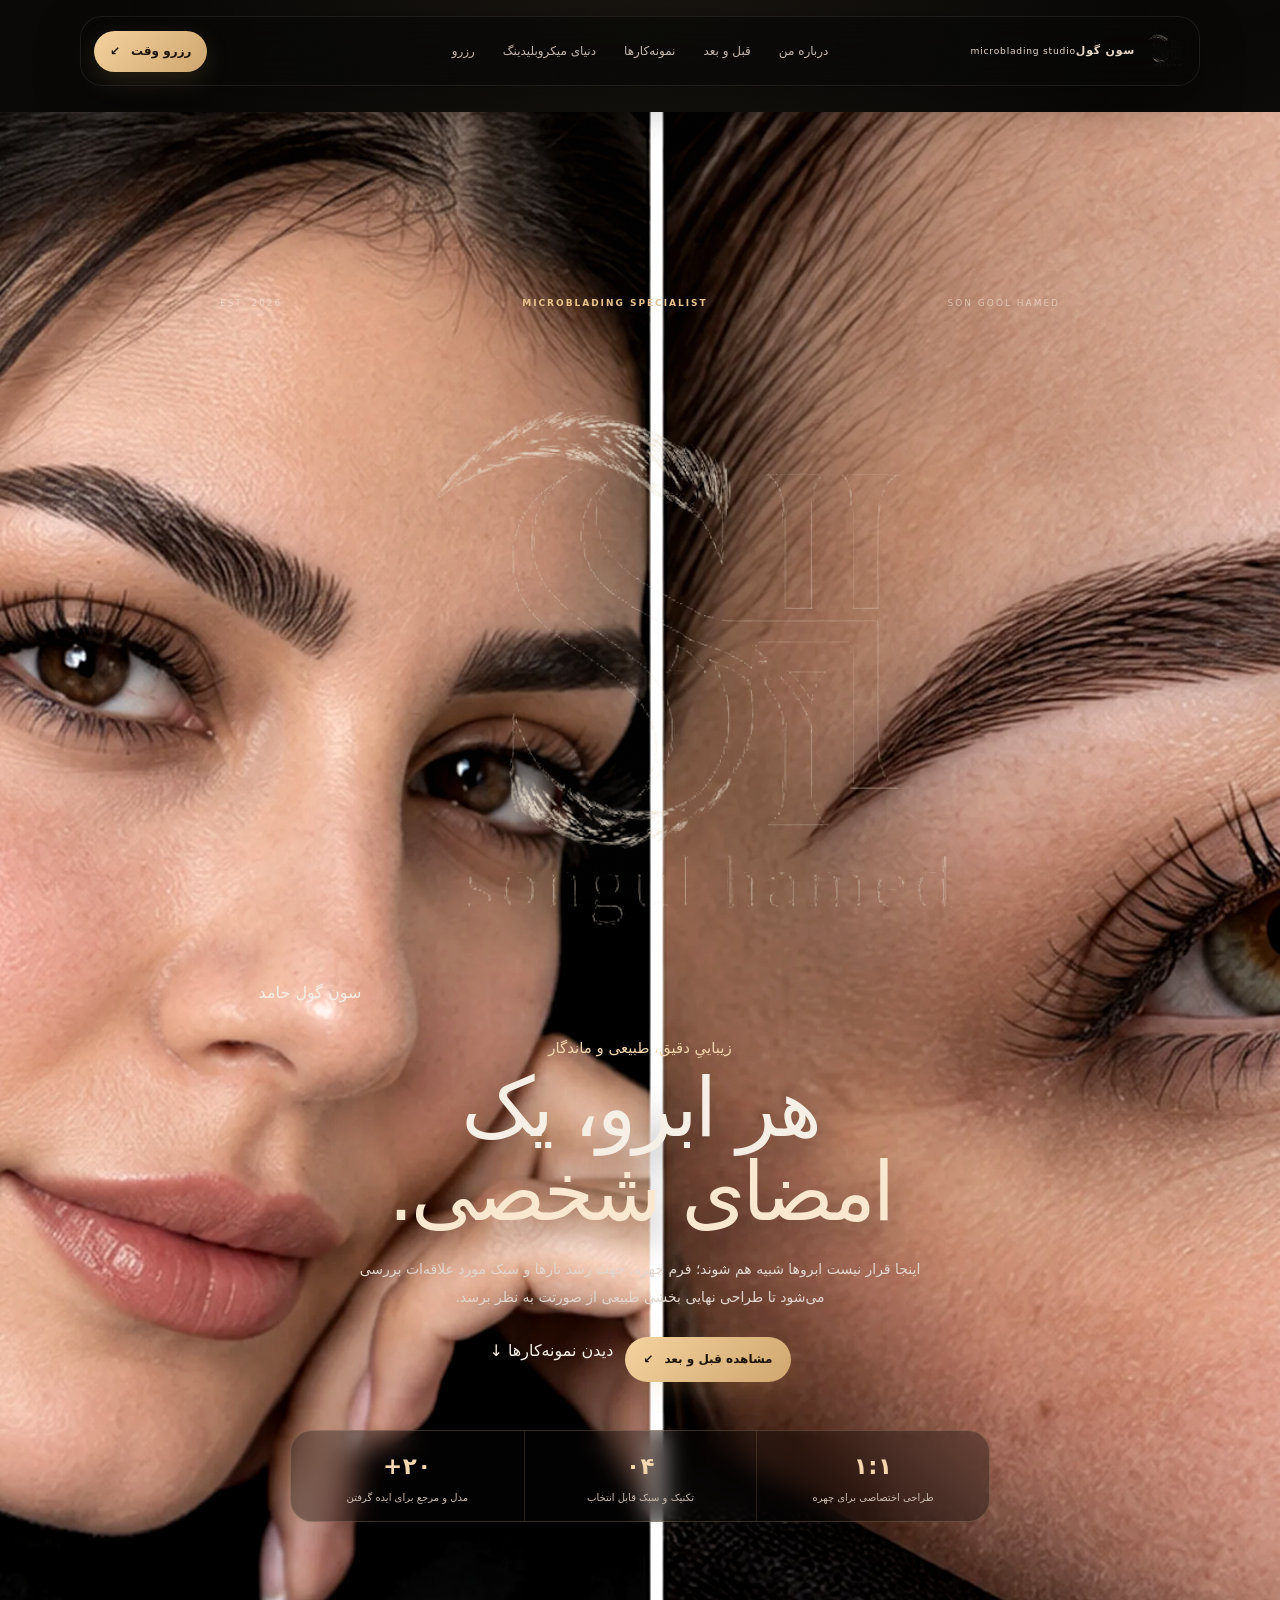
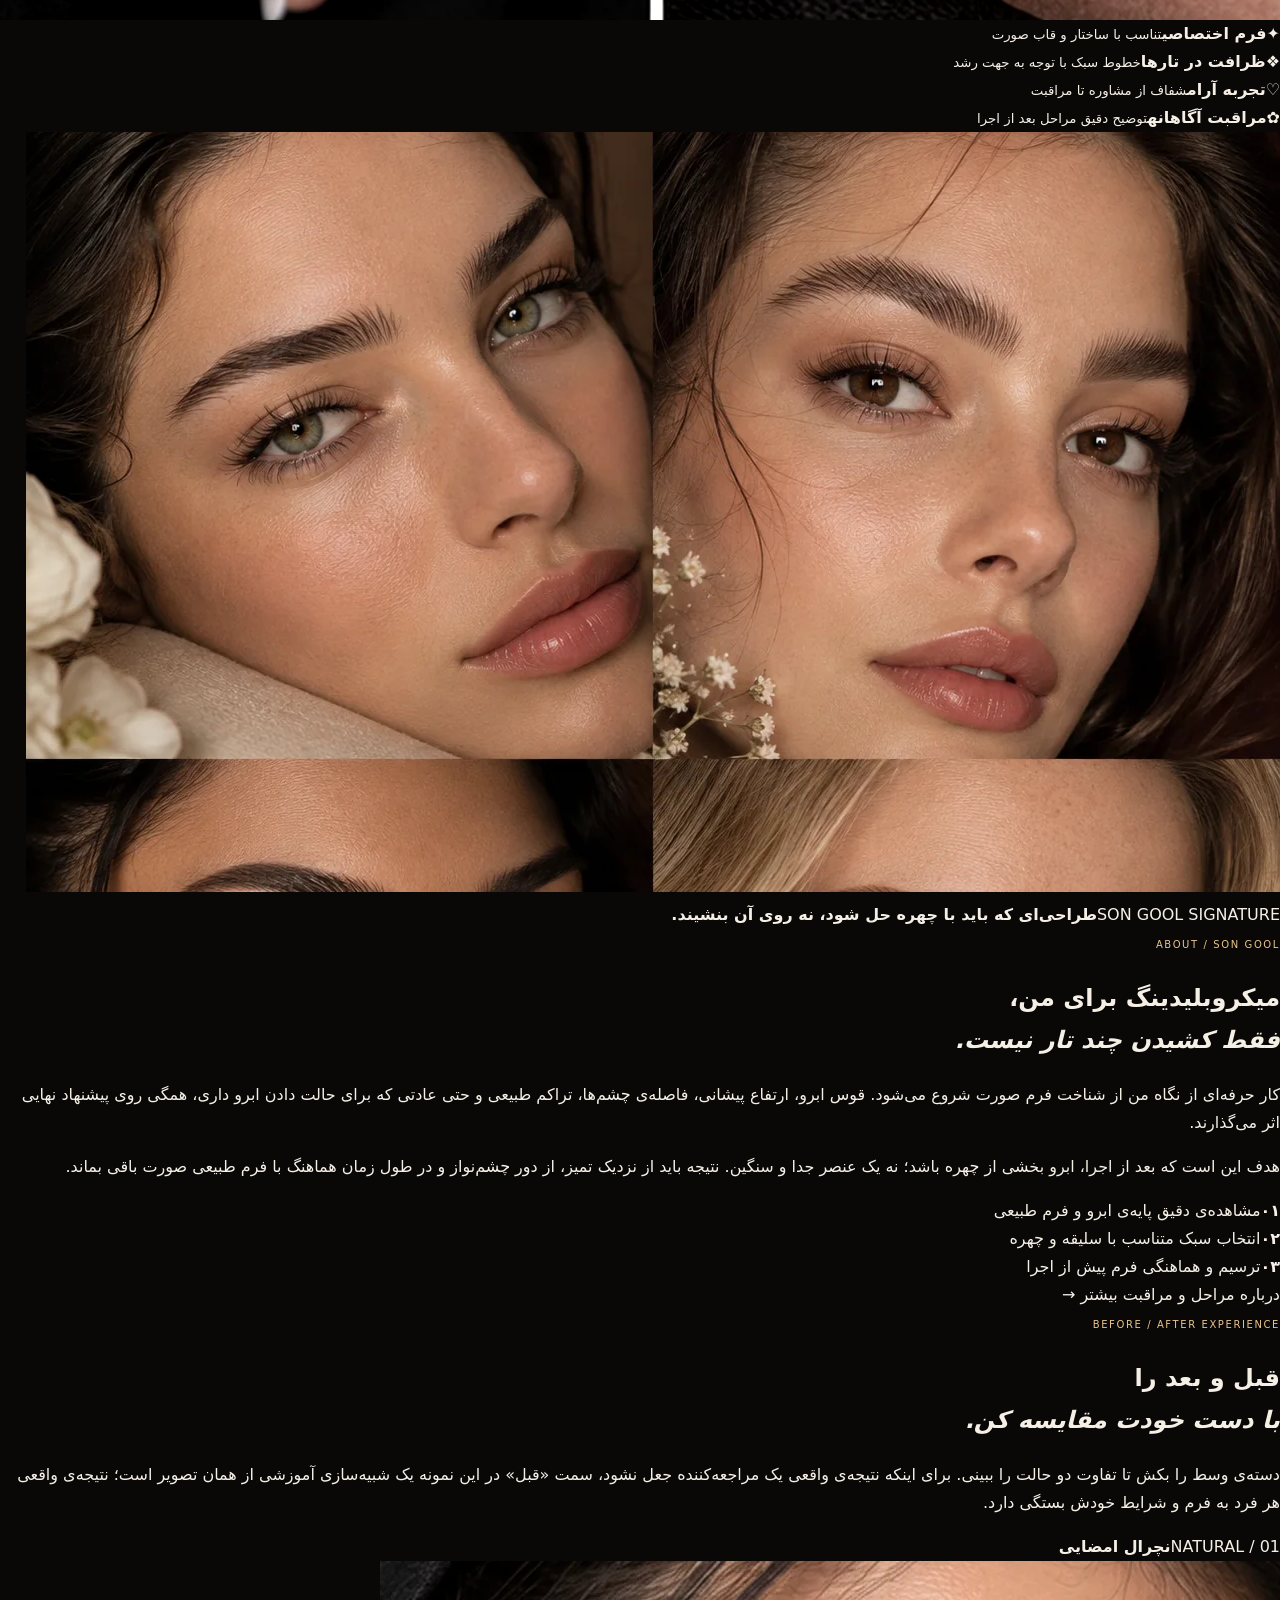
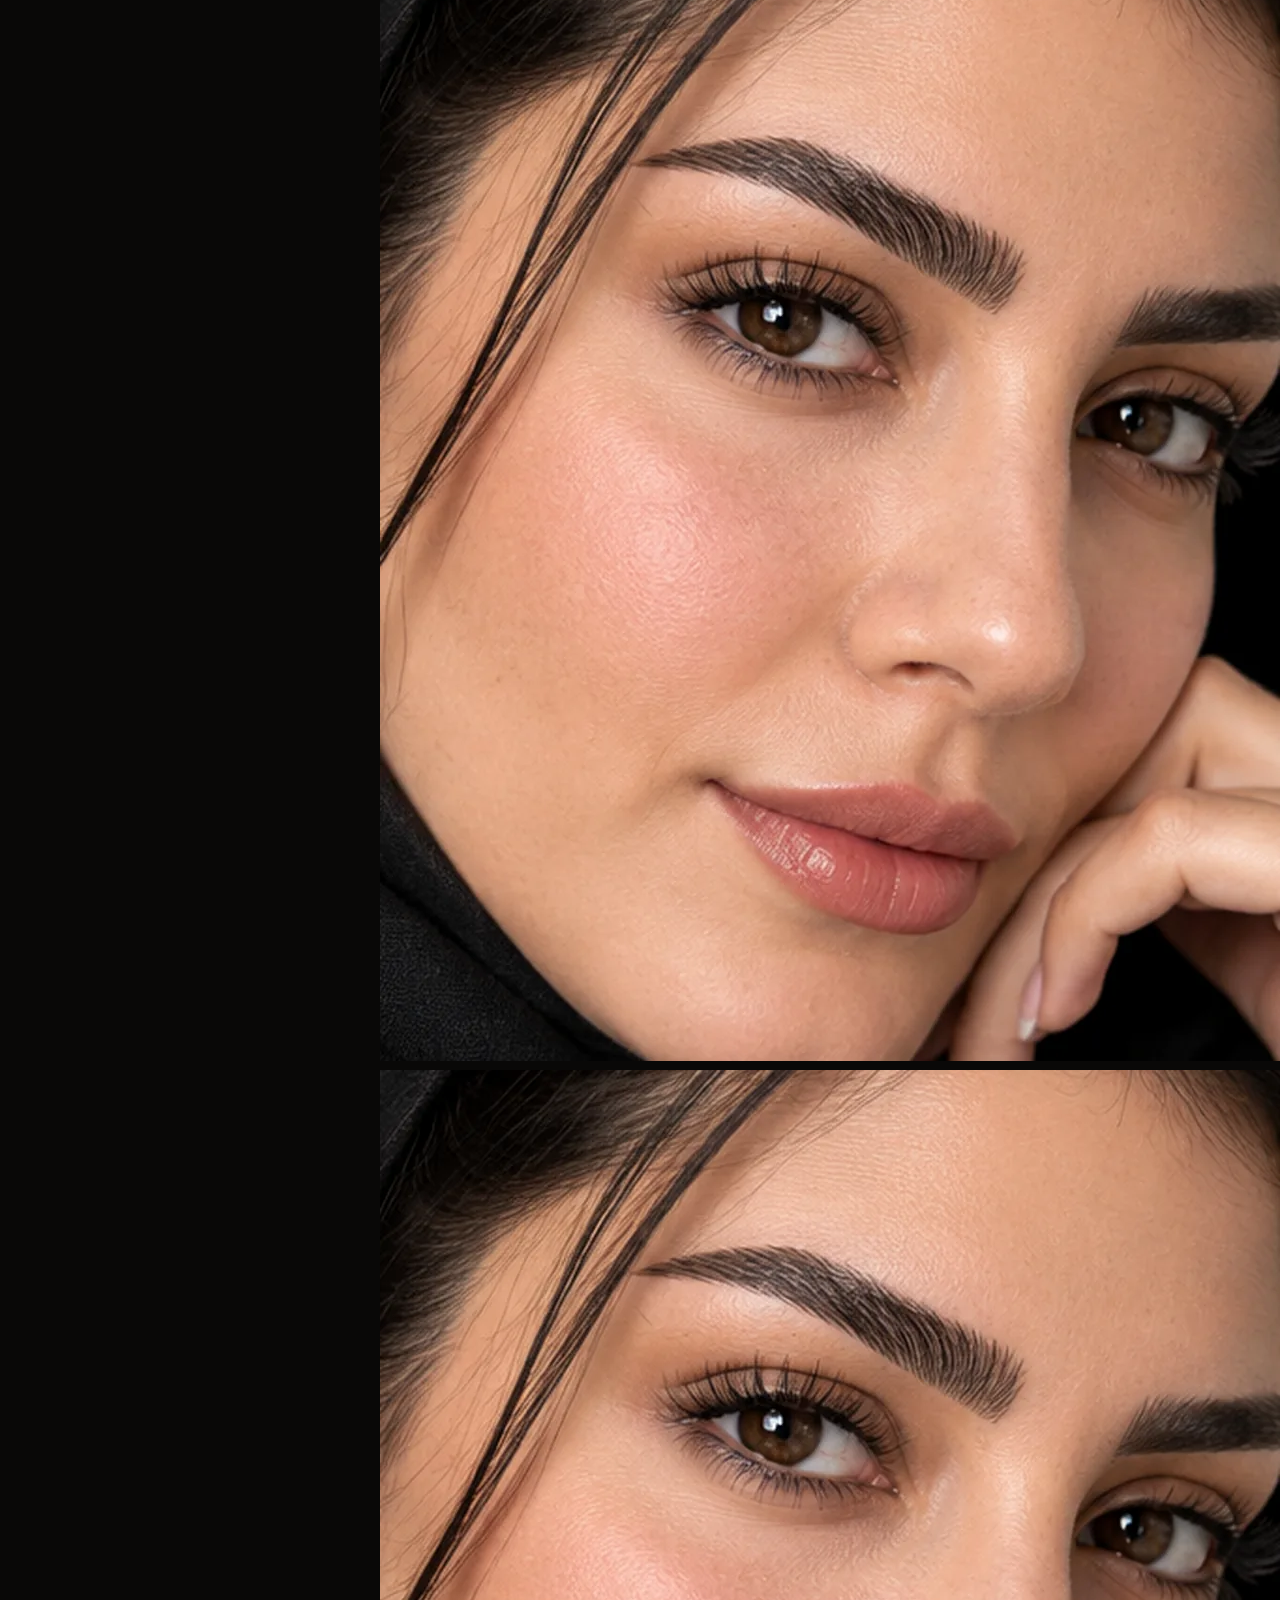
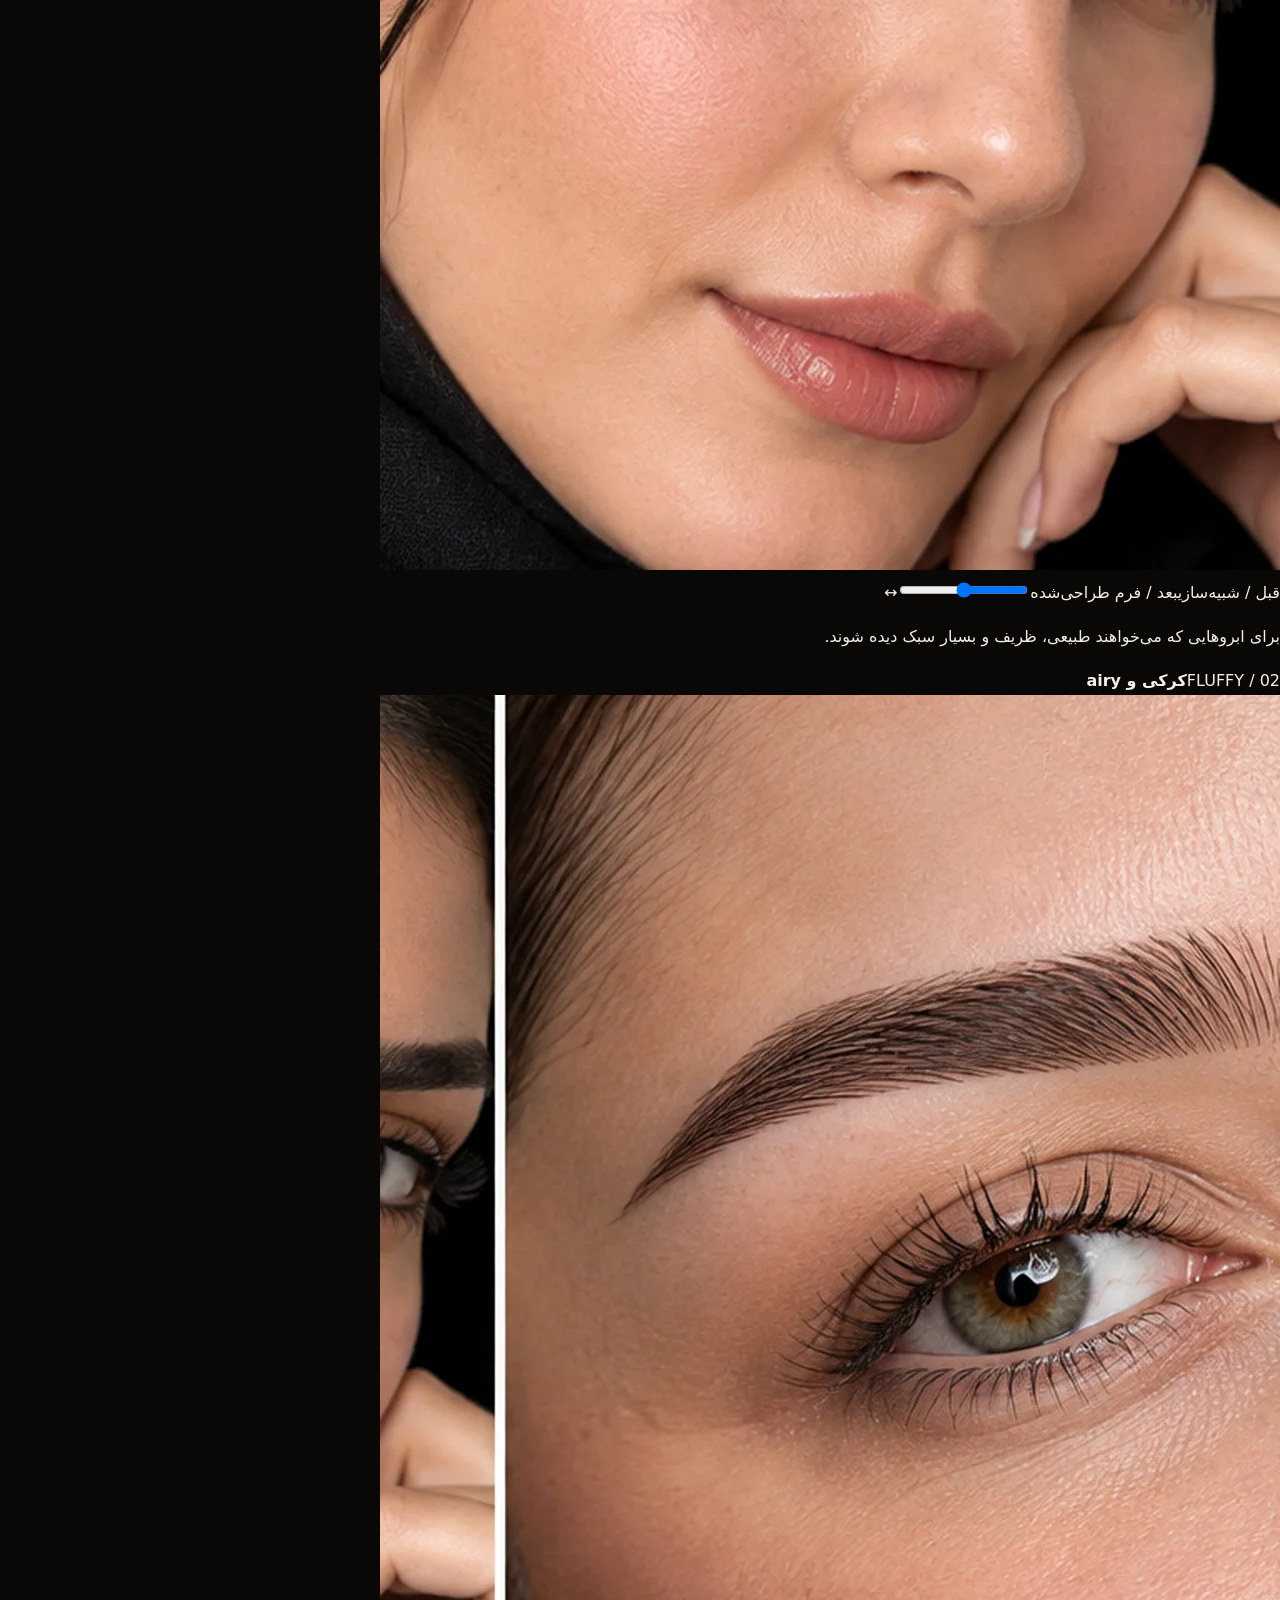
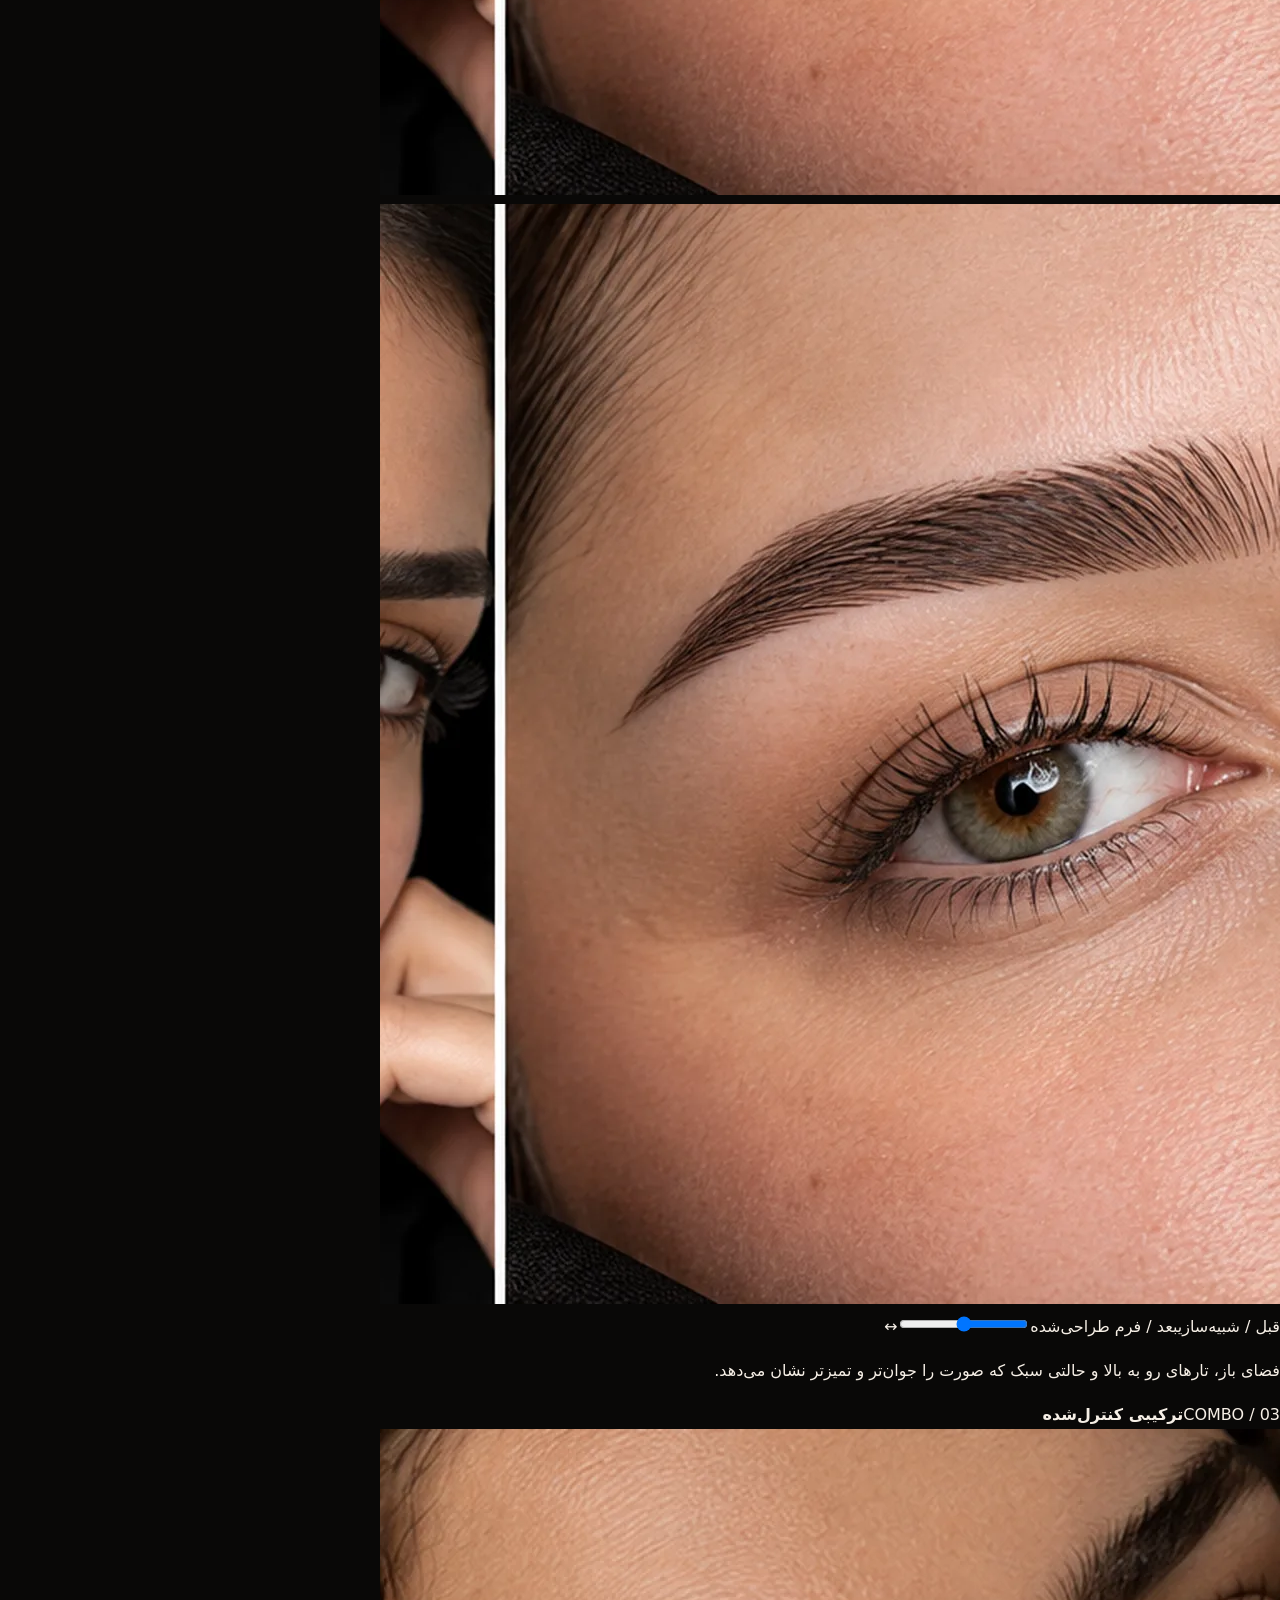
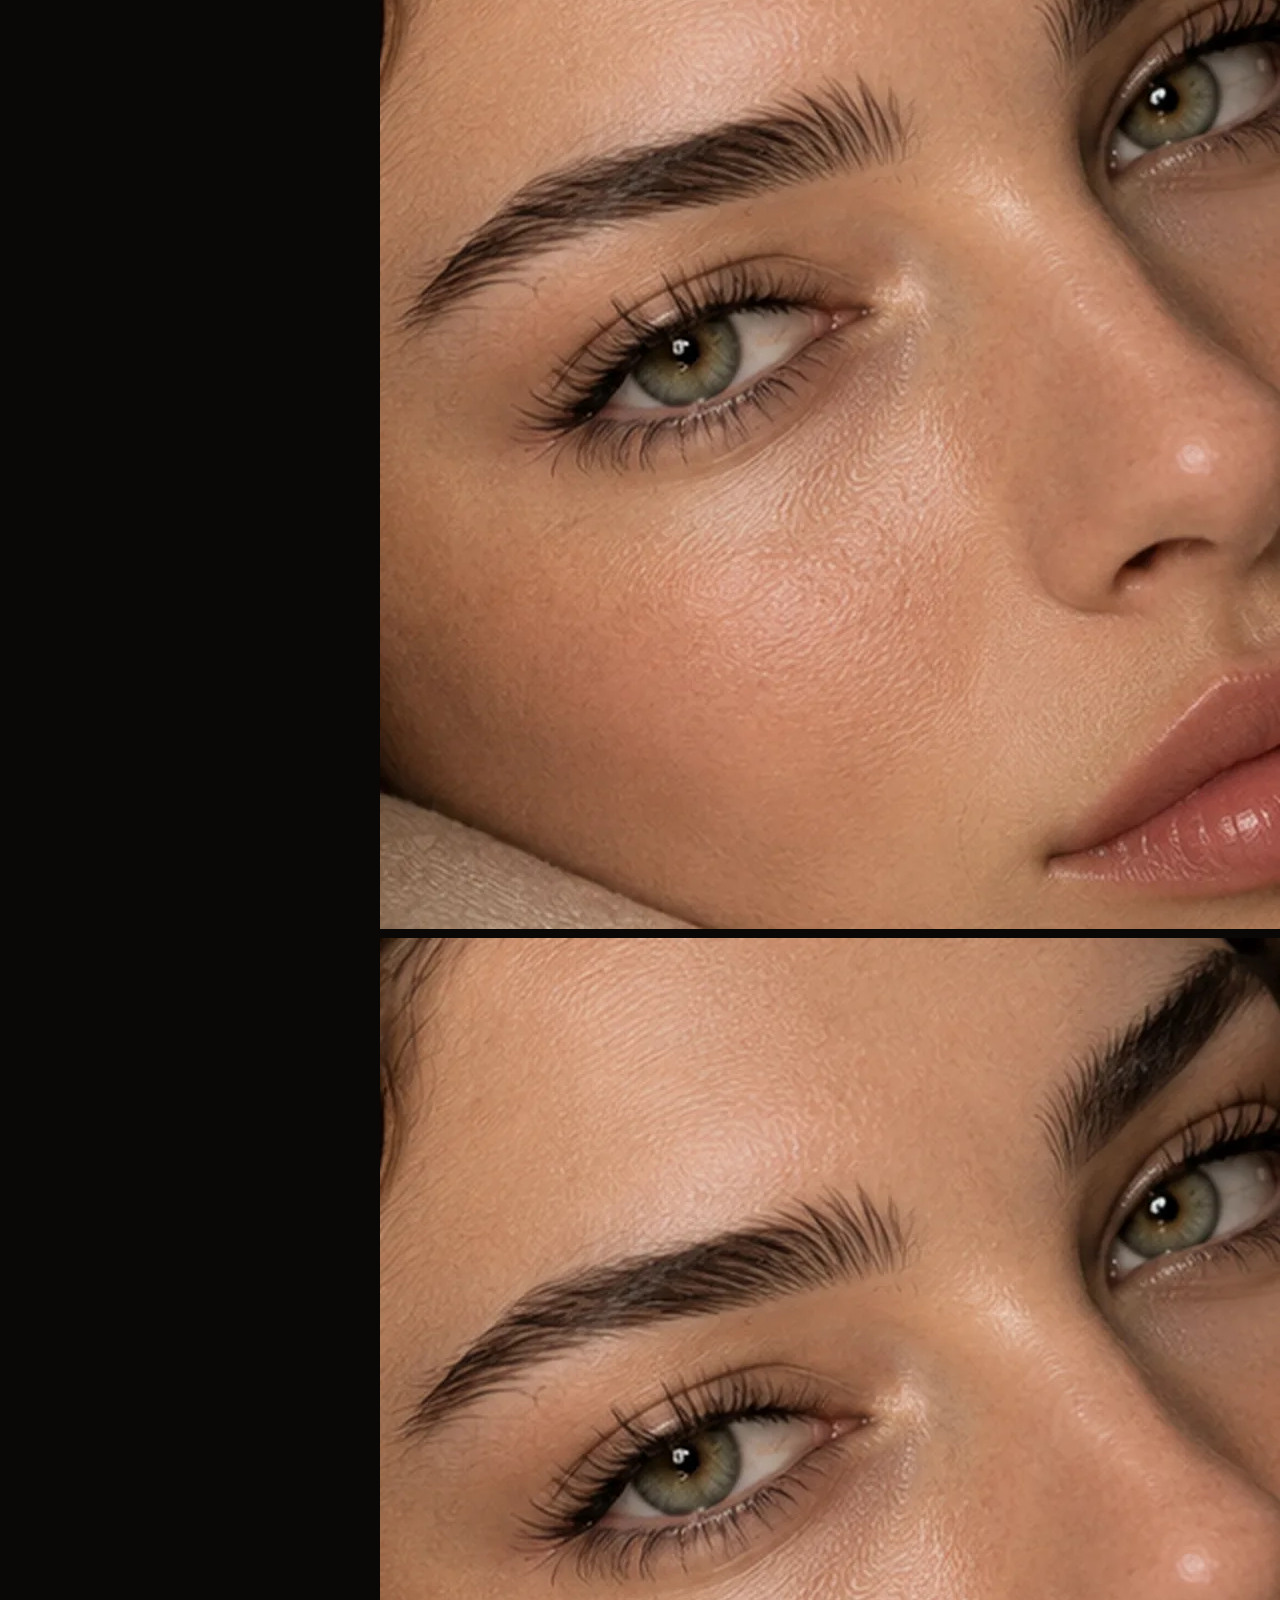
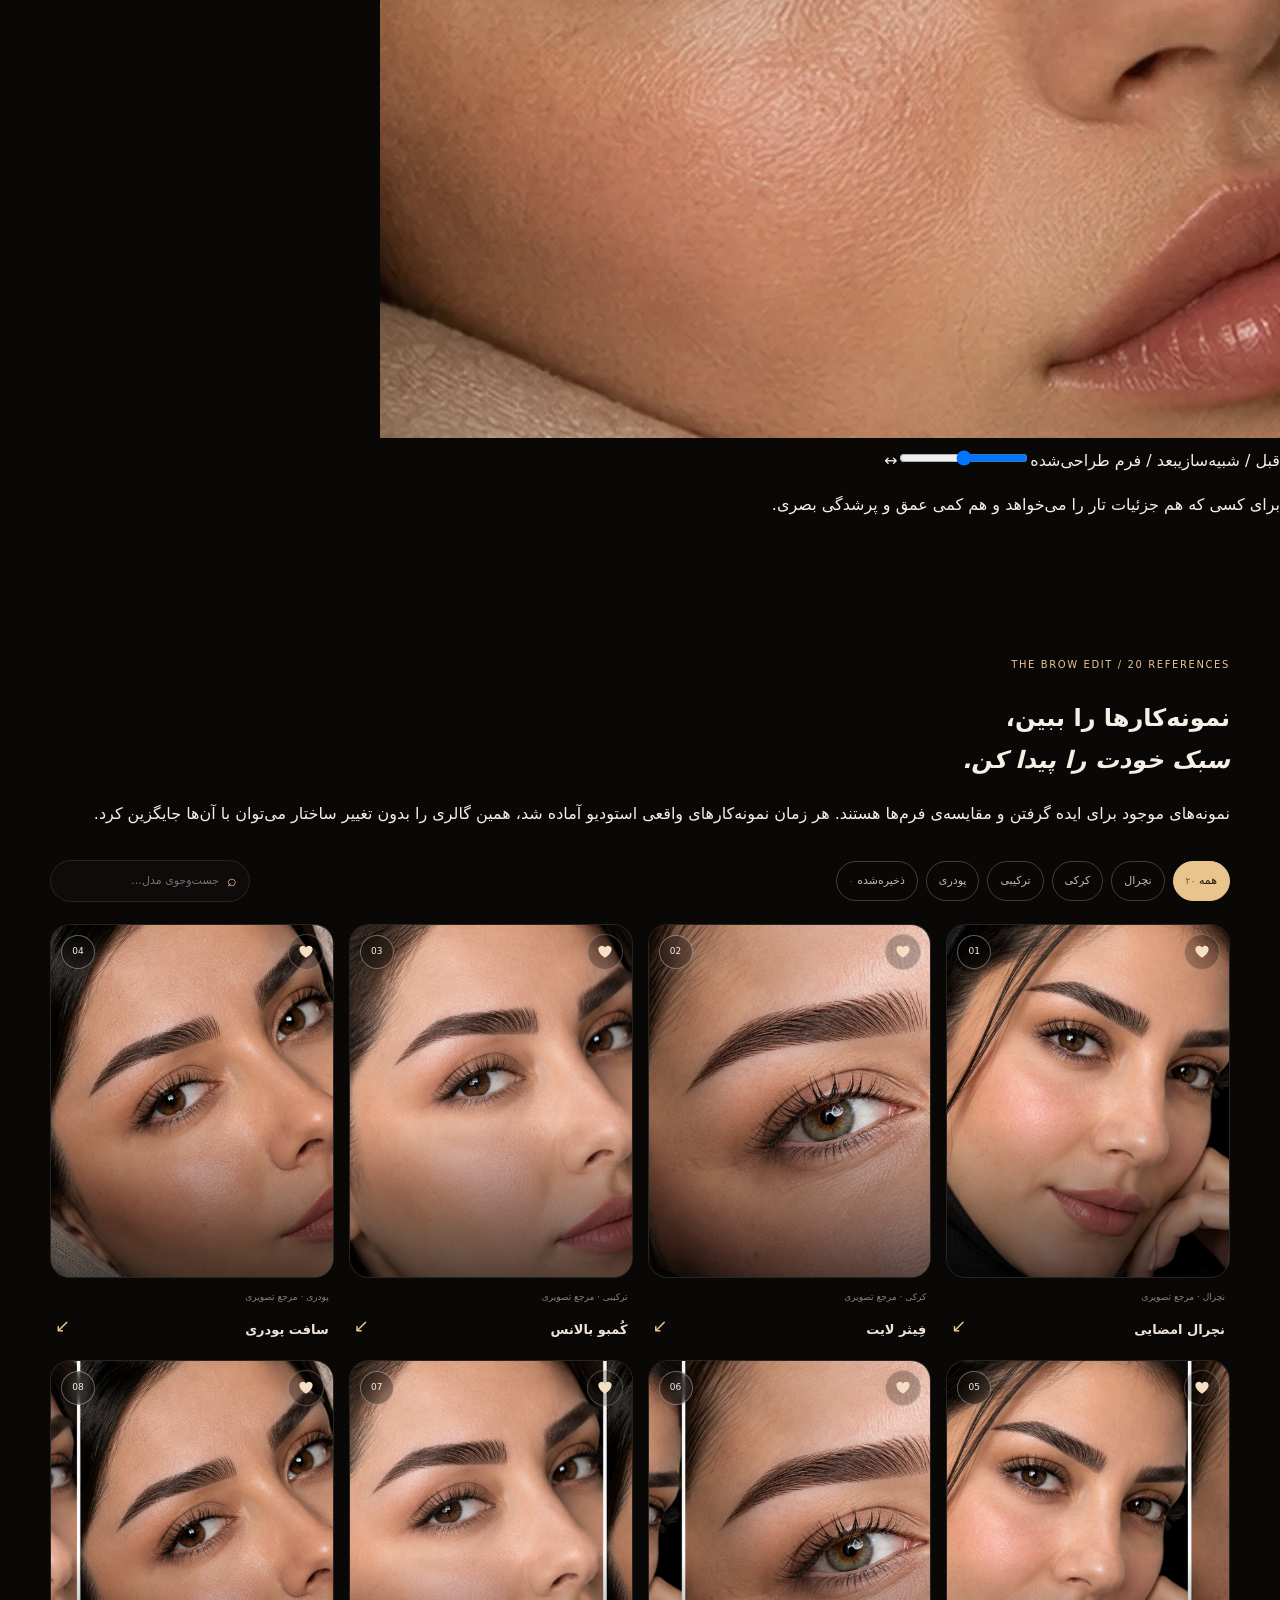
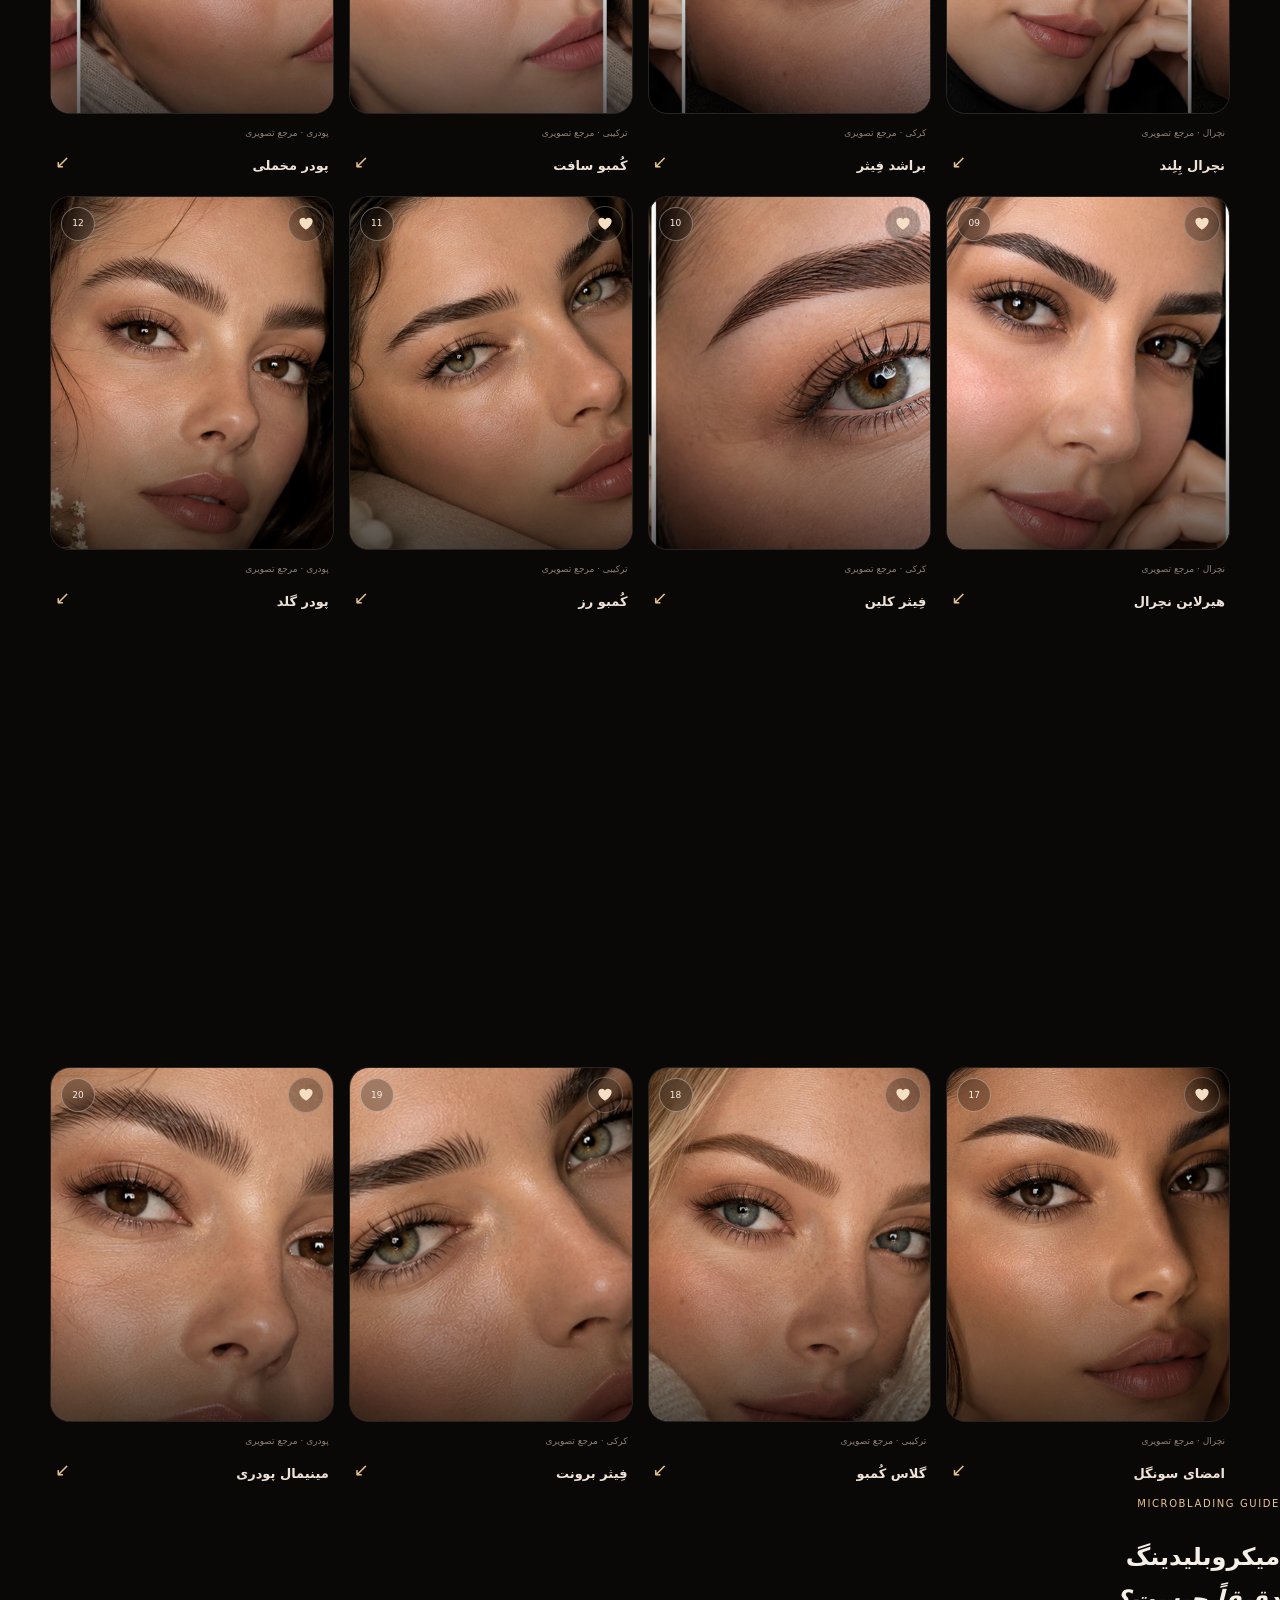
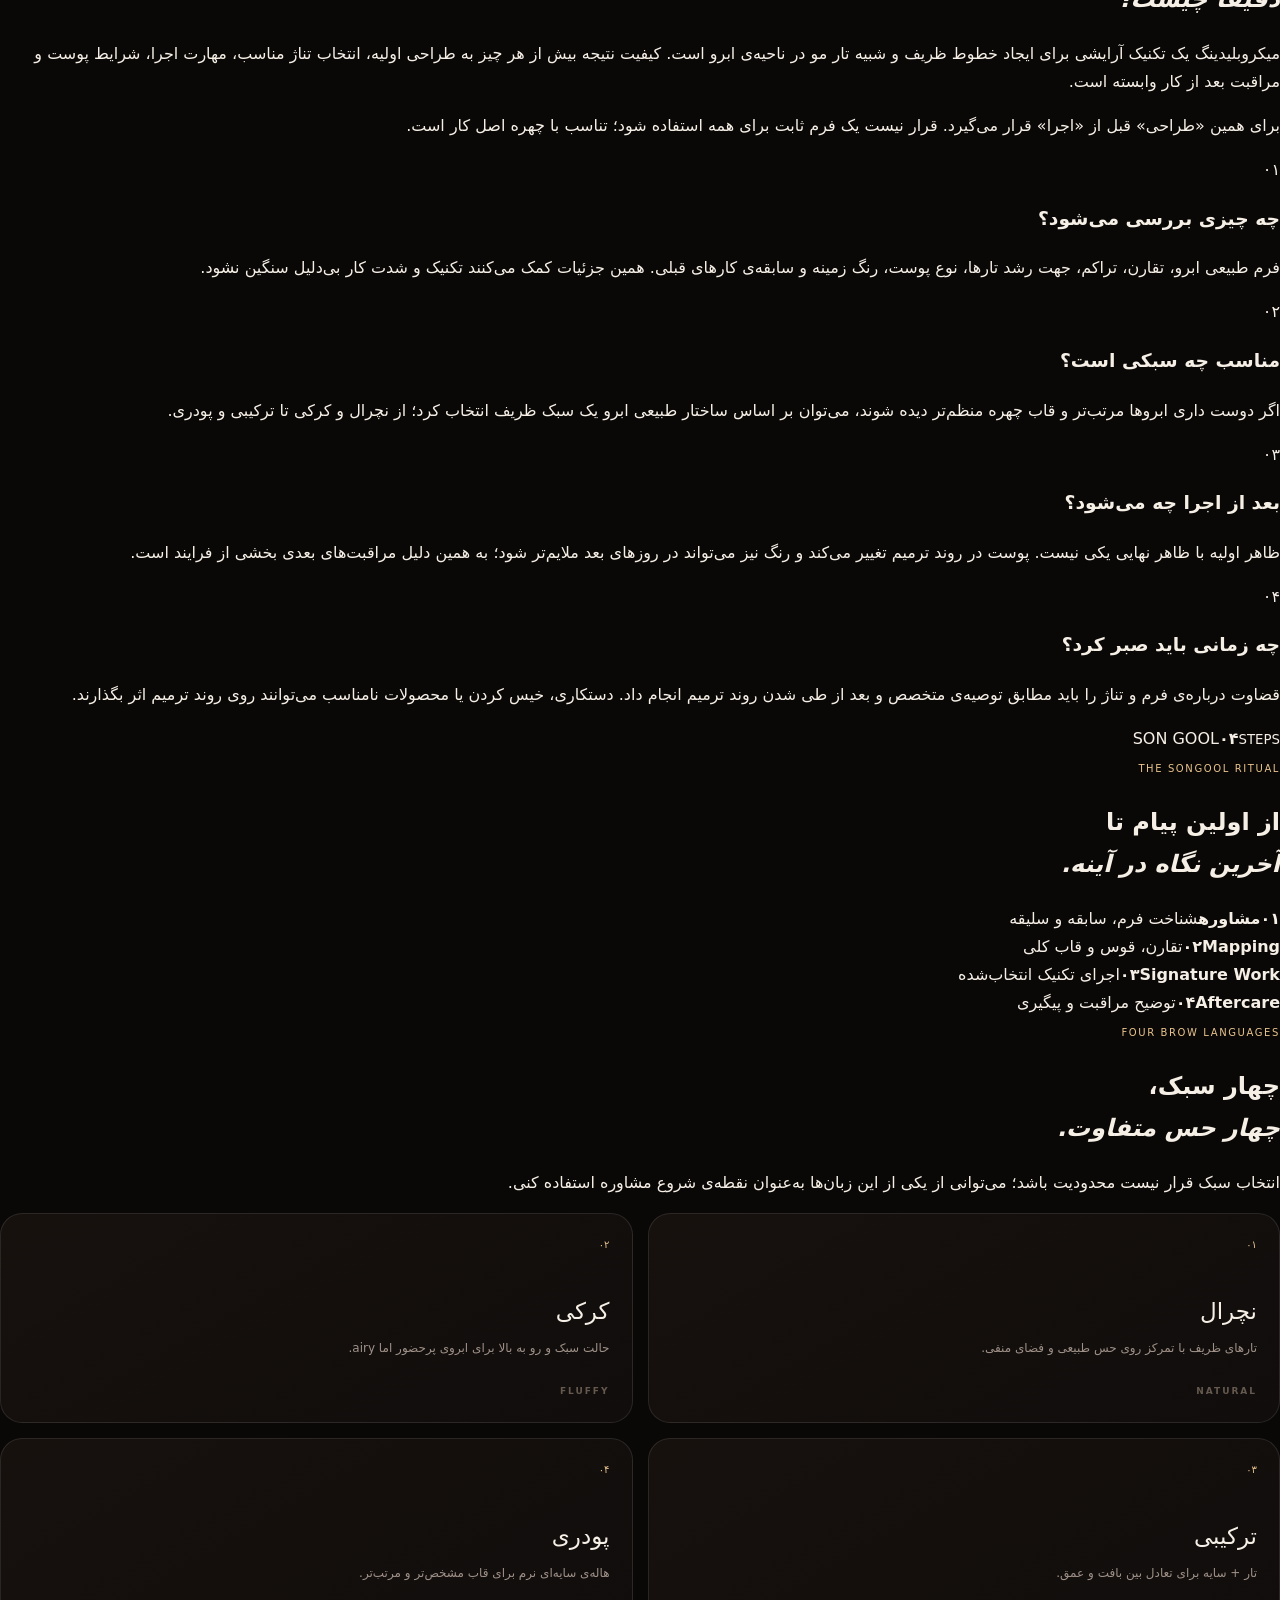
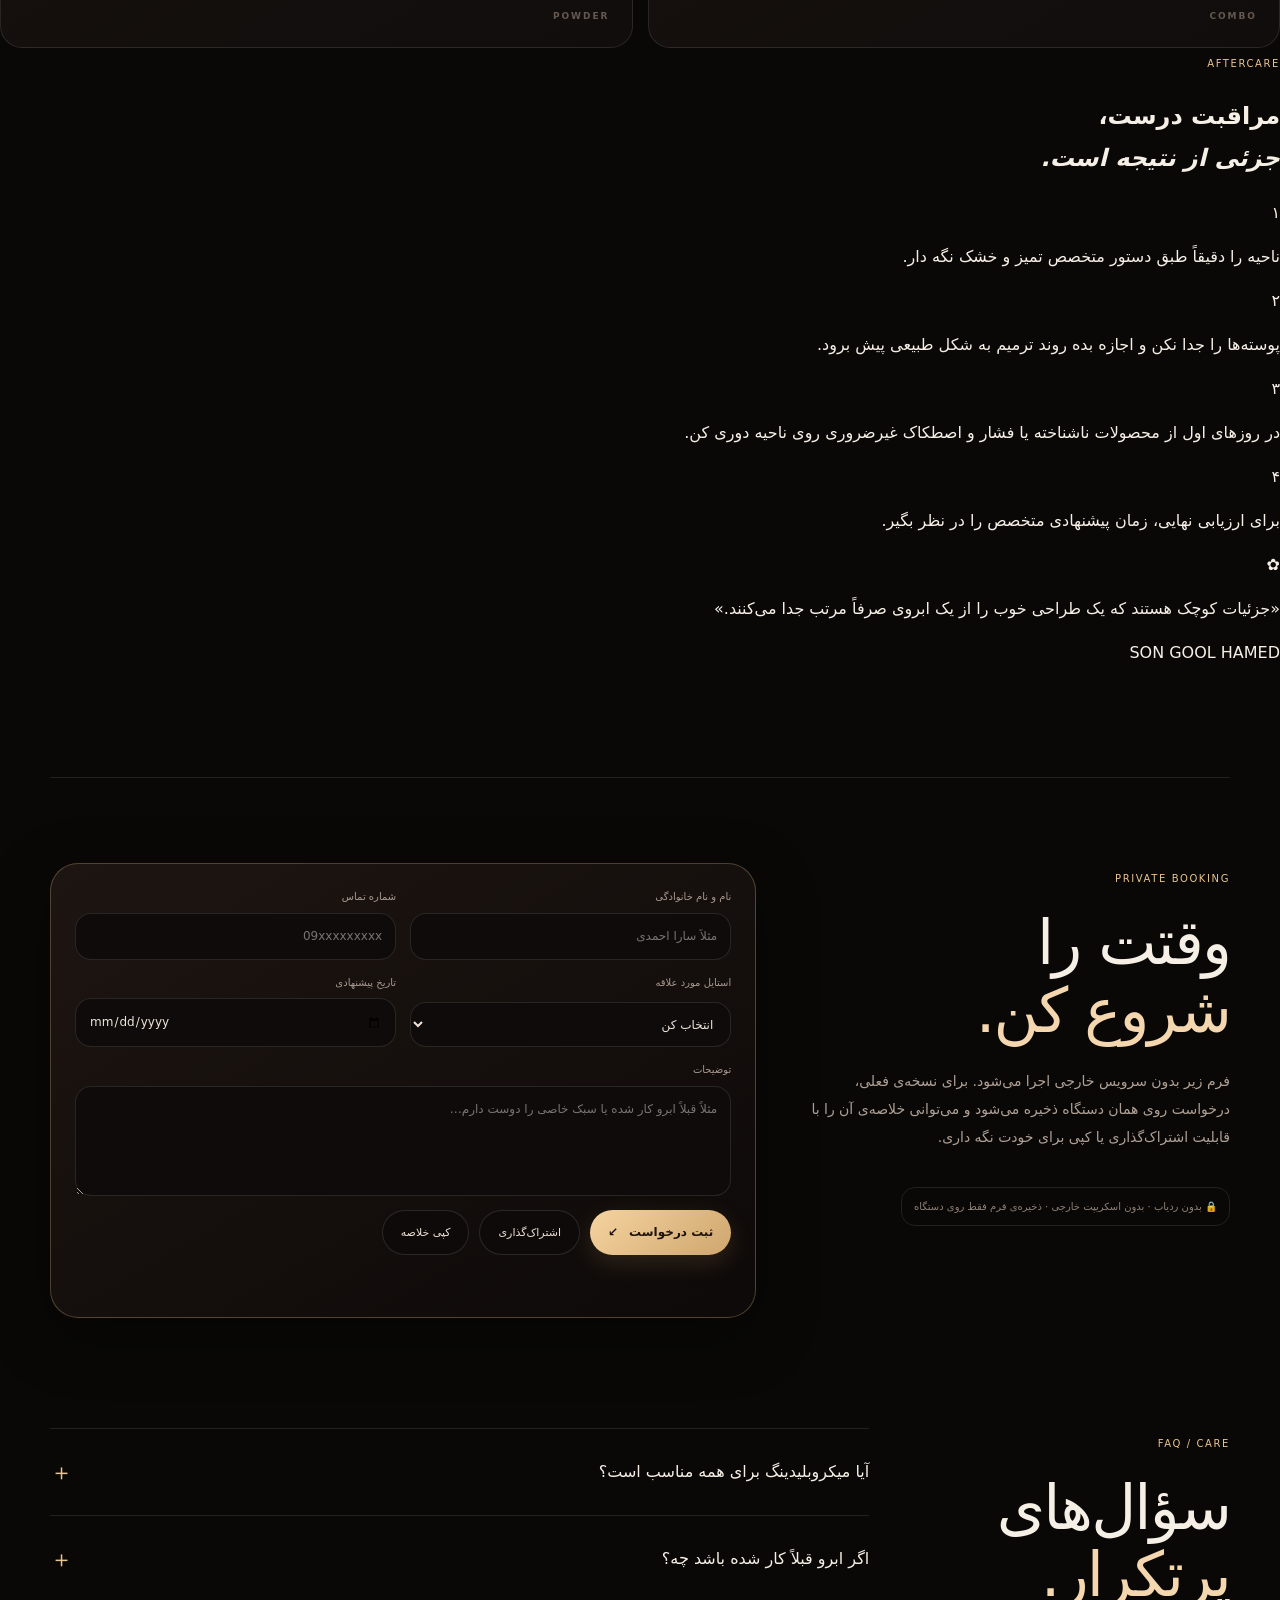
==== commit 515fc230: "Add files via upload" ====
--- a/index.html
+++ b/index.html
@@ -3,113 +3,162 @@
 <head>
 <meta charset="utf-8">
 <meta name="viewport" content="width=device-width,initial-scale=1,viewport-fit=cover">
-<meta name="theme-color" content="#0b0909">
-<meta name="description" content="microblading.songul — استودیو تخصصی طراحی و میکروبلیدینگ ابرو با رویکرد لوکس و طبیعی.">
+<meta name="theme-color" content="#0b3328">
+<meta name="description" content="سون گول حامد — استودیو تخصصی میکروبلیدینگ و طراحی ظریف ابرو با تمرکز بر فرم چهره، تناسب و نتیجه‌ای طبیعی و لوکس.">
 <meta name="robots" content="index,follow">
-<meta http-equiv="Content-Security-Policy" content="default-src 'self'; img-src 'self' data:; style-src 'self' 'unsafe-inline'; script-src 'self'; font-src 'self' data:; base-uri 'self'; form-action 'self'; upgrade-insecure-requests">
-<title>microblading.songul — Songul Hamed</title>
+<meta name="referrer" content="strict-origin-when-cross-origin">
+<meta http-equiv="Content-Security-Policy" content="default-src 'self'; img-src 'self' data:; style-src 'self' 'unsafe-inline'; script-src 'self'; font-src 'self' data:; base-uri 'self'; form-action 'self'; object-src 'none'; frame-ancestors 'none'; upgrade-insecure-requests">
+<title>سون گول حامد | میکروبلیدینگ و طراحی ابرو</title>
 <link rel="icon" href="assets/images/songul-logo.png" type="image/png">
 <link rel="stylesheet" href="assets/style.css">
 </head>
 <body>
+<div class="site-wash" aria-hidden="true"></div>
 <div class="noise" aria-hidden="true"></div>
 <div class="petals" aria-hidden="true" id="petals"></div>
-<div class="floral-corners" aria-hidden="true">
-  <img class="floral floral-1" src="assets/rose.svg" alt=""><img class="floral floral-2" src="assets/rose.svg" alt="">
-  <img class="floral floral-3" src="assets/rose.svg" alt=""><img class="floral floral-4" src="assets/rose.svg" alt="">
-</div>
+<div class="rose-decor rose-decor-a" aria-hidden="true"><img src="assets/images/rose-corner.webp" alt=""></div>
+<div class="rose-decor rose-decor-b" aria-hidden="true"><img src="assets/images/rose-edge.webp" alt=""></div>
+<div class="rose-decor rose-decor-c" aria-hidden="true"><img src="assets/images/rose-corner.webp" alt=""></div>
+<div class="rose-decor rose-decor-d" aria-hidden="true"><img src="assets/images/rose-edge.webp" alt=""></div>
+
 <header class="site-header" id="top">
-  <a class="wordmark" href="#top" aria-label="microblading.songul"><img src="assets/images/songul-logo.png" alt="سونگل حامد"><span>microblading.songul</span></a>
-  <nav class="desktop-nav"><a href="#portfolio">نمونه‌کارها</a><a href="#method">متد سونگل</a><a href="#experience">تجربه</a><a href="#booking">رزرو</a></nav>
+  <a class="wordmark" href="#top" aria-label="سون گول حامد">
+    <img src="assets/images/songul-logo.png" alt="سون گول حامد">
+    <span><b>سون گول</b><small>MICROBLADING STUDIO</small></span>
+  </a>
+  <nav class="desktop-nav" aria-label="منوی اصلی">
+    <a href="#about">درباره من</a><a href="#compare">قبل و بعد</a><a href="#portfolio">نمونه‌کارها</a><a href="#guide">دنیای میکروبلیدینگ</a><a href="#booking">رزرو</a>
+  </nav>
   <a class="header-cta" href="#booking">رزرو وقت <span>↙</span></a>
   <button class="menu-btn" id="menuBtn" aria-label="باز کردن منو" aria-expanded="false"><i></i><i></i><i></i></button>
 </header>
 <div class="mobile-menu" id="mobileMenu" hidden>
-  <a href="#portfolio">نمونه‌کارها</a><a href="#method">متد سونگل</a><a href="#experience">تجربه</a><a href="#booking">رزرو وقت</a>
+  <a href="#about">درباره من</a><a href="#compare">قبل و بعد</a><a href="#portfolio">نمونه‌کارها</a><a href="#guide">آموزش و مراقبت</a><a href="#booking">رزرو وقت</a>
 </div>
 
 <main>
-<section class="hero" aria-label="microblading.songul">
-  <div class="hero-bg"><img src="assets/images/hero-brow.webp" alt="پرتره نزدیک با ابروهای طبیعی و مرتب" fetchpriority="high"><div class="hero-overlay"></div></div>
+<section class="hero" aria-label="معرفی سون گول حامد">
+  <div class="hero-bg">
+    <img src="assets/images/hero-brow.webp" alt="نمای نزدیک چهره با ابروی طبیعی و مرتب" fetchpriority="high" decoding="async">
+    <div class="hero-tint"></div>
+    <div class="hero-glow"></div>
+  </div>
   <div class="hero-content">
-    <div class="hero-topline"><span>SONGUL HAMED</span><b>MICROBLADING STUDIO</b><span>EST. 2026</span></div>
-    <div class="hero-logo-wrap"><img src="assets/images/songul-logo.png" alt="لوگوی سونگل حامد"><span>microblading.songul</span></div>
-    <p class="hero-kicker">زیباییِ طبیعی، ماندگار</p>
-    <h1>ابروی تو،<br><em>امضای چهره‌ی تو.</em></h1>
-    <p class="hero-copy">طراحی تخصصی ابرو با تمرکز روی فرم صورت، جهت رشد و ظرافت تارها؛ نتیجه‌ای که از دور چشمگیر و از نزدیک طبیعی بماند.</p>
-    <div class="hero-buttons"><a class="gold-btn" href="#portfolio">مشاهده نمونه‌کارها <span>↙</span></a><a class="line-btn" href="#booking">رزرو مشاوره <span>→</span></a></div>
-    <div class="hero-stats"><div><strong>۲۰</strong><span>مدل مرجع</span></div><div><strong>۰۴</strong><span>تکنیک اصلی</span></div><div><strong>۱:۱</strong><span>طراحی اختصاصی</span></div></div>
+    <div class="hero-topline"><span>SON GOOL HAMED</span><b>MICROBLADING SPECIALIST</b><span>EST. 2026</span></div>
+    <div class="hero-brand"><img src="assets/images/songul-logo.png" alt="لوگوی سون گول حامد"><span>سون گول حامد</span></div>
+    <p class="hero-kicker">زیباییِ دقیق، طبیعی و ماندگار</p>
+    <h1>هر ابرو، یک<br><em>امضای شخصی.</em></h1>
+    <p class="hero-copy">اینجا قرار نیست ابروها شبیه هم شوند؛ فرم چهره، جهت رشد تارها و سبک مورد علاقه‌ات بررسی می‌شود تا طراحی نهایی بخشی طبیعی از صورتت به نظر برسد.</p>
+    <div class="hero-buttons">
+      <a class="gold-btn" href="#compare">مشاهده قبل و بعد <span>↙</span></a>
+      <a class="glass-btn" href="#portfolio">دیدن نمونه‌کارها <span>↓</span></a>
+    </div>
+    <div class="hero-stats">
+      <div><strong>۱:۱</strong><span>طراحی اختصاصی برای چهره</span></div>
+      <div><strong>۰۴</strong><span>تکنیک و سبک قابل انتخاب</span></div>
+      <div><strong>۲۰+</strong><span>مدل و مرجع برای ایده گرفتن</span></div>
+    </div>
   </div>
-  <div class="hero-bottom"><span>SCROLL TO DISCOVER</span><div class="scroll-line"></div><span>01 — 07</span></div>
+  <div class="hero-note"><span>SCROLL TO DISCOVER</span><i></i><span>SON GOOL / BROW ART</span></div>
 </section>
 
-<section class="luxury-strip" aria-label="ویژگی‌ها">
-  <div><span class="icon">✦</span><strong>طراحی متناسب با چهره</strong><small>فرم قبل از اجرا بررسی می‌شود.</small></div>
-  <div><span class="icon">❖</span><strong>تمرکز روی ظرافت تارها</strong><small>هدف، ظاهر طبیعی و تمیز است.</small></div>
-  <div><span class="icon">♡</span><strong>تجربه‌ای آرام و شخصی</strong><small>هر جلسه با ریتم و نیاز تو پیش می‌رود.</small></div>
-  <div><span class="icon">✿</span><strong>راهنمای مراقبت</strong><small>مراحل بعد از اجرا شفاف توضیح داده می‌شود.</small></div>
+<section class="promise-strip" aria-label="ویژگی‌های اصلی">
+  <div><span class="promise-icon">✦</span><strong>فرم اختصاصی</strong><small>تناسب با ساختار و قاب صورت</small></div>
+  <div><span class="promise-icon">❖</span><strong>ظرافت در تارها</strong><small>خطوط سبک با توجه به جهت رشد</small></div>
+  <div><span class="promise-icon">♡</span><strong>تجربه آرام</strong><small>شفاف از مشاوره تا مراقبت</small></div>
+  <div><span class="promise-icon">✿</span><strong>مراقبت آگاهانه</strong><small>توضیح دقیق مراحل بعد از اجرا</small></div>
 </section>
 
-<section class="editorial" id="method">
-  <div class="editorial-art reveal"><img src="assets/rose.svg" alt="گل تزئینی"><span>01 / SIGNATURE</span><h2>لوکس بودن یعنی<br><em>هیچ چیز اضافه نباشد.</em></h2><p>فرم ابرو قرار نیست از چهره جدا دیده شود. طراحی خوب، همان جزئیاتی است که قاب صورت را آرام‌تر و دقیق‌تر می‌کند.</p></div>
-  <div class="editorial-copy reveal"><span class="eyebrow">SONGUL / BROW ARCHITECTURE</span><h2>از فرم صورت<br><em>شروع می‌کنیم.</em></h2><p>پیش از انتخاب تکنیک، ساختار ابرو، تراکم طبیعی، جهت تارها و سبک مورد علاقه بررسی می‌شود. بعد از آن، فرم پیشنهادی قبل از اجرای نهایی با خودت هماهنگ می‌شود.</p><div class="signature"><span>سونگل حامد</span><i></i><small>microblading.songul</small></div></div>
-</section>
-
-<section class="portfolio" id="portfolio">
-  <div class="section-head"><div><span class="eyebrow">THE BROW EDIT / 20 REFERENCES</span><h2>مدل‌ها را ببین،<br><em>فرم خودت را پیدا کن.</em></h2></div><p>این تصاویر برای نمایش استایل و فرم هستند و می‌توانی بعداً نمونه‌کارهای واقعی استودیو را جایگزینشان کنی.</p></div>
-  <div class="portfolio-toolbar"><div class="filters" id="filters"><button class="active" data-filter="all">همه <small>۲۰</small></button><button data-filter="natural">نچرال</button><button data-filter="fluffy">کرکی</button><button data-filter="combo">ترکیبی</button><button data-filter="powder">پودری</button><button data-filter="saved">ذخیره‌شده <small id="savedCount">۰</small></button></div><label class="search"><span>⌕</span><input id="search" type="search" inputmode="search" placeholder="جست‌وجوی مدل…"></label></div>
-  <div class="gallery" id="gallery"></div>
-</section>
-
-<section class="detail-story" id="experience">
-  <div class="detail-media reveal"><img src="assets/images/detail-brow.webp" alt="نمای نزدیک ابرو و چشم" loading="lazy"><div class="detail-badge">PRIVATE<br>APPOINTMENT</div></div>
-  <div class="detail-copy reveal"><span class="eyebrow">A QUIET RITUAL</span><h2>آرام، دقیق،<br><em>شخصی‌سازی‌شده.</em></h2><p>از اولین پیام تا آخرین نگاه در آینه، مسیر کار مرحله‌به‌مرحله توضیح داده می‌شود. این صفحه برای معرفی تجربه‌ی برند ساخته شده؛ نه جایگزین مشاوره‌ی حضوری.</p><div class="steps"><div><span>۰۱</span><b>مشاوره</b><small>شناخت فرم و سلیقه</small></div><div><span>۰۲</span><b>Mapping</b><small>هماهنگی تقارن و قاب</small></div><div><span>۰۳</span><b>Signature Work</b><small>اجرای تکنیک انتخابی</small></div><div><span>۰۴</span><b>Aftercare</b><small>توضیح مراقبت‌های بعدی</small></div></div></div>
-</section>
-
-<section class="service-grid">
-  <div class="service-copy reveal"><span class="eyebrow">THE SONGUL METHOD</span><h2>چهار زبان<br><em>برای فرم ابرو.</em></h2><p>هر تکنیک شخصیت بصری خودش را دارد؛ مدل انتخابی می‌تواند برای شروع مشاوره فقط یک نقطه‌ی مرجع باشد.</p></div>
-  <div class="service-list">
-    <article class="service-card reveal"><span>۰۱</span><h3>نچرال</h3><p>تارهای ظریف و طبیعی با تاکید روی رشد واقعی.</p><b>NATURAL</b></article>
-    <article class="service-card reveal"><span>۰۲</span><h3>کرکی</h3><p>بافت سبک، کشیده و رو به بالا برای ظاهر airy.</p><b>FLUFFY</b></article>
-    <article class="service-card reveal"><span>۰۳</span><h3>ترکیبی</h3><p>تار + سایه برای عمق بصری کنترل‌شده.</p><b>COMBO</b></article>
-    <article class="service-card reveal"><span>۰۴</span><h3>پودری</h3><p>هاله‌ی سایه‌ای نرم و مرتب برای قاب مشخص‌تر.</p><b>POWDER</b></article>
+<section class="about-section shell" id="about">
+  <div class="about-visual reveal">
+    <img src="assets/images/detail-brow.webp" alt="جزئیات ابرو با فرم طبیعی" loading="lazy" decoding="async">
+    <div class="floating-card"><span>SON GOOL SIGNATURE</span><strong>طراحی‌ای که باید با چهره حل شود، نه روی آن بنشیند.</strong></div>
+  </div>
+  <div class="about-copy reveal">
+    <span class="eyebrow">ABOUT / SON GOOL</span>
+    <h2>میکروبلیدینگ برای من،<br><em>فقط کشیدن چند تار نیست.</em></h2>
+    <p>کار حرفه‌ای از نگاه من از شناخت فرم صورت شروع می‌شود. قوس ابرو، ارتفاع پیشانی، فاصله‌ی چشم‌ها، تراکم طبیعی و حتی عادتی که برای حالت دادن ابرو داری، همگی روی پیشنهاد نهایی اثر می‌گذارند.</p>
+    <p>هدف این است که بعد از اجرا، ابرو بخشی از چهره باشد؛ نه یک عنصر جدا و سنگین. نتیجه باید از نزدیک تمیز، از دور چشم‌نواز و در طول زمان هماهنگ با فرم طبیعی صورت باقی بماند.</p>
+    <div class="about-list"><div><b>۰۱</b><span>مشاهده‌ی دقیق پایه‌ی ابرو و فرم طبیعی</span></div><div><b>۰۲</b><span>انتخاب سبک متناسب با سلیقه و چهره</span></div><div><b>۰۳</b><span>ترسیم و هماهنگی فرم پیش از اجرا</span></div></div>
+    <a class="text-link" href="#guide">درباره مراحل و مراقبت بیشتر <span>→</span></a>
   </div>
 </section>
 
-<section class="booking-section" id="booking">
-  <div class="booking-intro reveal"><span class="eyebrow">PRIVATE BOOKING</span><h2>وقتت را<br><em>شروع کن.</em></h2><p>فرم زیر کاملاً سمت کاربر اجرا می‌شود و برای دمو به دیتابیس نیاز ندارد. درخواست روی همان دستگاه ذخیره می‌شود و قابلیت کپی و اشتراک‌گذاری دارد.</p><div class="privacy-note">🔒 بدون سرویس خارجی · بدون ردیاب · ذخیره فقط روی دستگاه</div></div>
+<section class="compare-section shell" id="compare">
+  <div class="section-heading reveal"><div><span class="eyebrow">BEFORE / AFTER EXPERIENCE</span><h2>قبل و بعد را<br><em>با دست خودت مقایسه کن.</em></h2></div><p>دسته‌ی وسط را بکش تا تفاوت دو حالت را ببینی. برای اینکه نتیجه‌ی واقعی یک مراجعه‌کننده جعل نشود، سمت «قبل» در این نمونه یک شبیه‌سازی آموزشی از همان تصویر است؛ نتیجه‌ی واقعی هر فرد به فرم و شرایط خودش بستگی دارد.</p></div>
+  <div class="compare-grid">
+    <article class="compare-card reveal"><div class="compare-top"><span>01 / NATURAL</span><strong>نچرال امضایی</strong></div><div class="ba" data-ba="0"><img class="ba-after" src="assets/images/portfolio-01.webp" alt="نمونه سبک نچرال" loading="lazy"><div class="ba-before"><img src="assets/images/portfolio-01.webp" alt="شبیه‌سازی قبل از طراحی" loading="lazy"></div><span class="ba-label ba-before-label">قبل / شبیه‌سازی</span><span class="ba-label ba-after-label">بعد / فرم طراحی‌شده</span><input class="ba-range" type="range" min="0" max="100" value="50" aria-label="مقایسه قبل و بعد"><span class="ba-line" aria-hidden="true"></span><span class="ba-knob" aria-hidden="true">↔</span></div><p>برای ابروهایی که می‌خواهند طبیعی، ظریف و بسیار سبک دیده شوند.</p></article>
+    <article class="compare-card reveal"><div class="compare-top"><span>02 / FLUFFY</span><strong>کرکی و airy</strong></div><div class="ba" data-ba="1"><img class="ba-after" src="assets/images/portfolio-06.webp" alt="نمونه سبک کرکی" loading="lazy"><div class="ba-before"><img src="assets/images/portfolio-06.webp" alt="شبیه‌سازی قبل از طراحی" loading="lazy"></div><span class="ba-label ba-before-label">قبل / شبیه‌سازی</span><span class="ba-label ba-after-label">بعد / فرم طراحی‌شده</span><input class="ba-range" type="range" min="0" max="100" value="50" aria-label="مقایسه قبل و بعد"><span class="ba-line" aria-hidden="true"></span><span class="ba-knob" aria-hidden="true">↔</span></div><p>فضای باز، تارهای رو به بالا و حالتی سبک که صورت را جوان‌تر و تمیزتر نشان می‌دهد.</p></article>
+    <article class="compare-card reveal"><div class="compare-top"><span>03 / COMBO</span><strong>ترکیبی کنترل‌شده</strong></div><div class="ba" data-ba="2"><img class="ba-after" src="assets/images/portfolio-15.webp" alt="نمونه سبک ترکیبی" loading="lazy"><div class="ba-before"><img src="assets/images/portfolio-15.webp" alt="شبیه‌سازی قبل از طراحی" loading="lazy"></div><span class="ba-label ba-before-label">قبل / شبیه‌سازی</span><span class="ba-label ba-after-label">بعد / فرم طراحی‌شده</span><input class="ba-range" type="range" min="0" max="100" value="50" aria-label="مقایسه قبل و بعد"><span class="ba-line" aria-hidden="true"></span><span class="ba-knob" aria-hidden="true">↔</span></div><p>برای کسی که هم جزئیات تار را می‌خواهد و هم کمی عمق و پرشدگی بصری.</p></article>
+  </div>
+</section>
+
+<section class="portfolio shell" id="portfolio">
+  <div class="section-heading reveal"><div><span class="eyebrow">THE BROW EDIT / 20 REFERENCES</span><h2>نمونه‌کارها را ببین،<br><em>سبک خودت را پیدا کن.</em></h2></div><p>نمونه‌های موجود برای ایده گرفتن و مقایسه‌ی فرم‌ها هستند. هر زمان نمونه‌کارهای واقعی استودیو آماده شد، همین گالری را بدون تغییر ساختار می‌توان با آن‌ها جایگزین کرد.</p></div>
+  <div class="portfolio-toolbar"><div class="filters" id="filters"><button class="active" data-filter="all">همه <small>۲۰</small></button><button data-filter="natural">نچرال</button><button data-filter="fluffy">کرکی</button><button data-filter="combo">ترکیبی</button><button data-filter="powder">پودری</button><button data-filter="saved">ذخیره‌شده <small id="savedCount">۰</small></button></div><label class="search"><span>⌕</span><input id="search" type="search" inputmode="search" placeholder="جست‌وجوی مدل…" aria-label="جست‌وجوی نمونه‌کار"></label></div>
+  <div class="gallery" id="gallery" aria-live="polite"></div>
+</section>
+
+<section class="guide-section shell" id="guide">
+  <div class="guide-intro reveal"><span class="eyebrow">MICROBLADING GUIDE</span><h2>میکروبلیدینگ<br><em>دقیقاً چیست؟</em></h2><p>میکروبلیدینگ یک تکنیک آرایشی برای ایجاد خطوط ظریف و شبیه تار مو در ناحیه‌ی ابرو است. کیفیت نتیجه بیش از هر چیز به طراحی اولیه، انتخاب تناژ مناسب، مهارت اجرا، شرایط پوست و مراقبت بعد از کار وابسته است.</p><p>برای همین «طراحی» قبل از «اجرا» قرار می‌گیرد. قرار نیست یک فرم ثابت برای همه استفاده شود؛ تناسب با چهره اصل کار است.</p></div>
+  <div class="guide-grid">
+    <article class="info-card reveal"><span>۰۱</span><h3>چه چیزی بررسی می‌شود؟</h3><p>فرم طبیعی ابرو، تقارن، تراکم، جهت رشد تارها، نوع پوست، رنگ زمینه و سابقه‌ی کارهای قبلی. همین جزئیات کمک می‌کنند تکنیک و شدت کار بی‌دلیل سنگین نشود.</p></article>
+    <article class="info-card reveal"><span>۰۲</span><h3>مناسب چه سبکی است؟</h3><p>اگر دوست داری ابروها مرتب‌تر و قاب چهره منظم‌تر دیده شوند، می‌توان بر اساس ساختار طبیعی ابرو یک سبک ظریف انتخاب کرد؛ از نچرال و کرکی تا ترکیبی و پودری.</p></article>
+    <article class="info-card reveal"><span>۰۳</span><h3>بعد از اجرا چه می‌شود؟</h3><p>ظاهر اولیه با ظاهر نهایی یکی نیست. پوست در روند ترمیم تغییر می‌کند و رنگ نیز می‌تواند در روزهای بعد ملایم‌تر شود؛ به همین دلیل مراقبت‌های بعدی بخشی از فرایند است.</p></article>
+    <article class="info-card reveal"><span>۰۴</span><h3>چه زمانی باید صبر کرد؟</h3><p>قضاوت درباره‌ی فرم و تناژ را باید مطابق توصیه‌ی متخصص و بعد از طی شدن روند ترمیم انجام داد. دستکاری، خیس کردن یا محصولات نامناسب می‌توانند روی روند ترمیم اثر بگذارند.</p></article>
+  </div>
+</section>
+
+<section class="ritual-section shell">
+  <div class="ritual-visual reveal"><div class="ritual-orbit"></div><div class="ritual-center"><span>SON GOOL</span><strong>۰۴</strong><small>STEPS</small></div></div>
+  <div class="ritual-copy reveal"><span class="eyebrow">THE SONGOOL RITUAL</span><h2>از اولین پیام تا<br><em>آخرین نگاه در آینه.</em></h2><div class="ritual-steps"><div><b>۰۱</b><strong>مشاوره</strong><span>شناخت فرم، سابقه و سلیقه</span></div><div><b>۰۲</b><strong>Mapping</strong><span>تقارن، قوس و قاب کلی</span></div><div><b>۰۳</b><strong>Signature Work</strong><span>اجرای تکنیک انتخاب‌شده</span></div><div><b>۰۴</b><strong>Aftercare</strong><span>توضیح مراقبت و پیگیری</span></div></div></div>
+</section>
+
+<section class="services-section shell">
+  <div class="service-lead reveal"><span class="eyebrow">FOUR BROW LANGUAGES</span><h2>چهار سبک،<br><em>چهار حس متفاوت.</em></h2><p>انتخاب سبک قرار نیست محدودیت باشد؛ می‌توانی از یکی از این زبان‌ها به‌عنوان نقطه‌ی شروع مشاوره استفاده کنی.</p></div>
+  <div class="service-list"><article class="service-card reveal"><span>۰۱</span><h3>نچرال</h3><p>تارهای ظریف با تمرکز روی حس طبیعی و فضای منفی.</p><b>NATURAL</b></article><article class="service-card reveal"><span>۰۲</span><h3>کرکی</h3><p>حالت سبک و رو به بالا برای ابروی پرحضور اما airy.</p><b>FLUFFY</b></article><article class="service-card reveal"><span>۰۳</span><h3>ترکیبی</h3><p>تار + سایه برای تعادل بین بافت و عمق.</p><b>COMBO</b></article><article class="service-card reveal"><span>۰۴</span><h3>پودری</h3><p>هاله‌ی سایه‌ای نرم برای قاب مشخص‌تر و مرتب‌تر.</p><b>POWDER</b></article></div>
+</section>
+
+<section class="care-section shell">
+  <div class="care-panel reveal"><span class="eyebrow">AFTERCARE</span><h2>مراقبت درست،<br><em>جزئی از نتیجه است.</em></h2><div class="care-list"><div><span>۱</span><p>ناحیه را دقیقاً طبق دستور متخصص تمیز و خشک نگه دار.</p></div><div><span>۲</span><p>پوسته‌ها را جدا نکن و اجازه بده روند ترمیم به شکل طبیعی پیش برود.</p></div><div><span>۳</span><p>در روزهای اول از محصولات ناشناخته یا فشار و اصطکاک غیرضروری روی ناحیه دوری کن.</p></div><div><span>۴</span><p>برای ارزیابی نهایی، زمان پیشنهادی متخصص را در نظر بگیر.</p></div></div></div>
+  <div class="care-quote reveal"><div class="rose-mark">✿</div><p>«جزئیات کوچک هستند که یک طراحی خوب را از یک ابروی صرفاً مرتب جدا می‌کنند.»</p><span>SON GOOL HAMED</span></div>
+</section>
+
+<section class="booking-section shell" id="booking">
+  <div class="booking-intro reveal"><span class="eyebrow">PRIVATE BOOKING</span><h2>وقتت را<br><em>شروع کن.</em></h2><p>فرم زیر بدون سرویس خارجی اجرا می‌شود. برای نسخه‌ی فعلی، درخواست روی همان دستگاه ذخیره می‌شود و می‌توانی خلاصه‌ی آن را با قابلیت اشتراک‌گذاری یا کپی برای خودت نگه داری.</p><div class="privacy-note">🔒 بدون ردیاب · بدون اسکریپت خارجی · ذخیره‌ی فرم فقط روی دستگاه</div></div>
   <form class="booking-card reveal" id="bookingForm">
-    <div class="field"><label>نام و نام خانوادگی</label><input id="name" name="name" autocomplete="name" placeholder="مثلاً سارا احمدی" required></div>
-    <div class="field"><label>شماره تماس</label><input id="phone" name="phone" inputmode="tel" autocomplete="tel" placeholder="09xxxxxxxxx" required></div>
-    <div class="field"><label>استایل مورد علاقه</label><select id="style" name="style"><option value="">انتخاب کن</option><option>نچرال</option><option>کرکی</option><option>ترکیبی</option><option>پودری</option><option>هنوز مطمئن نیستم</option></select></div>
-    <div class="field"><label>تاریخ پیشنهادی</label><input id="date" type="date" name="date"></div>
-    <div class="field full"><label>توضیحات</label><textarea id="message" name="message" rows="4" placeholder="مثلاً قبلاً ابرو کار شده یا سبک خاصی را دوست دارم…"></textarea></div>
-    <div class="booking-actions full"><button class="gold-btn" type="submit">ثبت درخواست <span>↙</span></button><button class="dark-btn" id="shareBtn" type="button">اشتراک‌گذاری</button></div>
+    <div class="field"><label for="name">نام و نام خانوادگی</label><input id="name" name="name" autocomplete="name" placeholder="مثلاً سارا احمدی" required></div>
+    <div class="field"><label for="phone">شماره تماس</label><input id="phone" name="phone" inputmode="tel" autocomplete="tel" placeholder="09xxxxxxxxx" required></div>
+    <div class="field"><label for="style">استایل مورد علاقه</label><select id="style" name="style"><option value="">انتخاب کن</option><option>نچرال</option><option>کرکی</option><option>ترکیبی</option><option>پودری</option><option>هنوز مطمئن نیستم</option></select></div>
+    <div class="field"><label for="date">تاریخ پیشنهادی</label><input id="date" type="date" name="date"></div>
+    <div class="field full"><label for="message">توضیحات</label><textarea id="message" name="message" rows="4" placeholder="مثلاً قبلاً ابرو کار شده یا سبک خاصی را دوست دارم…"></textarea></div>
+    <div class="booking-actions full"><button class="gold-btn" type="submit">ثبت درخواست <span>↙</span></button><button class="dark-btn" id="shareBtn" type="button">اشتراک‌گذاری</button><button class="dark-btn" id="copyBtn" type="button">کپی خلاصه</button></div>
     <p class="form-status full" id="status" aria-live="polite"></p>
   </form>
 </section>
 
-<section class="faq-section">
+<section class="faq-section shell">
   <div class="faq-title reveal"><span class="eyebrow">FAQ / CARE</span><h2>سؤال‌های<br><em>پرتکرار.</em></h2></div>
   <div class="faq-list">
-    <details><summary>آیا میکروبلیدینگ برای همه مناسب است؟ <span>＋</span></summary><p>انتخاب تکنیک باید با توجه به شرایط پوست، پایه‌ی ابرو و سابقه‌ی کارهای قبلی انجام شود و در مشاوره بررسی می‌شود.</p></details>
-    <details><summary>اگر قبلاً ابرو کار شده باشد چه؟ <span>＋</span></summary><p>فرم و رنگ قبلی باید قبل از تصمیم‌گیری بررسی شود. گاهی لازم است ابتدا وضعیت قبلی ارزیابی یا اصلاح شود.</p></details>
-    <details><summary>چه زمانی نتیجه را ارزیابی کنم؟ <span>＋</span></summary><p>ظاهر ابرو در روزهای اول ثابت نیست و طی روند ترمیم تغییر می‌کند؛ زمان ارزیابی باید مطابق توصیه متخصص تعیین شود.</p></details>
+    <details><summary>آیا میکروبلیدینگ برای همه مناسب است؟ <span>＋</span></summary><p>انتخاب تکنیک به شرایط پوست، پایه‌ی ابرو، سابقه‌ی کارهای قبلی و سبک دلخواه بستگی دارد. بررسی اولیه برای انتخاب آگاهانه مهم است.</p></details>
+    <details><summary>اگر ابرو قبلاً کار شده باشد چه؟ <span>＋</span></summary><p>رنگ و فرم قبلی باید دیده شود. بسته به وضعیت موجود ممکن است تکنیک مناسب متفاوت باشد یا ابتدا نیاز به بررسی و اصلاح داشته باشد.</p></details>
+    <details><summary>آیا نتیجه بلافاصله نهایی است؟ <span>＋</span></summary><p>خیر. ظاهر اولیه با نتیجه‌ی ترمیم‌شده یکی نیست و رنگ و بافت ابرو می‌تواند در روزهای بعد تغییر کند.</p></details>
+    <details><summary>چطور سبک مناسب را انتخاب کنم؟ <span>＋</span></summary><p>یک یا دو نمونه‌ای که دوست داری ذخیره کن و هنگام مشاوره نشان بده. در نهایت فرم صورت و پایه‌ی طبیعی ابرو بر انتخاب نهایی اثر می‌گذارند.</p></details>
   </div>
 </section>
 
 <footer class="site-footer">
-  <div class="footer-flower"><img src="assets/rose.svg" alt=""></div>
-  <img src="assets/images/songul-logo.png" class="footer-logo" alt="سونگل حامد"><span>microblading.songul</span>
-  <h2>فرمِ درست،<br><em>چهره را کامل‌تر نشان می‌دهد.</em></h2>
-  <a class="gold-btn" href="#booking">شروع رزرو <span>↙</span></a>
-  <div class="footer-bottom"><small>© 2026 microblading.songul</small><div><a href="#portfolio">نمونه‌کارها</a><a href="#booking">رزرو</a><a href="#top">بازگشت به بالا ↑</a></div></div>
+  <div class="footer-roses" aria-hidden="true"><img src="assets/images/rose-edge.webp" alt=""><img src="assets/images/rose-corner.webp" alt=""></div>
+  <img src="assets/images/songul-logo.png" class="footer-logo" alt="سون گول حامد"><span>SON GOOL HAMED · MICROBLADING SPECIALIST</span>
+  <h2>فرم درست،<br><em>چهره را کامل‌تر نشان می‌دهد.</em></h2>
+  <div class="footer-actions"><a class="gold-btn" href="#booking">شروع رزرو <span>↙</span></a><a class="glass-btn" href="#top">بازگشت به بالا ↑</a></div>
+  <div class="footer-bottom"><small>© 2026 Son Gool Hamed</small><div><a href="#about">درباره من</a><a href="#compare">قبل و بعد</a><a href="#portfolio">نمونه‌کارها</a><a href="#booking">رزرو</a></div></div>
 </footer>
 </main>
 
 <dialog class="modal" id="modal"><button class="modal-close" id="modalClose" aria-label="بستن">×</button><div class="modal-media"><img id="modalImg" alt=""></div><div class="modal-content"><span id="modalMeta" class="eyebrow"></span><h3 id="modalTitle"></h3><p id="modalDesc"></p><div class="modal-actions"><button class="gold-btn" id="modalBook">انتخاب برای رزرو <span>↙</span></button><button class="dark-btn" id="modalFav">ذخیره مدل</button></div></div></dialog>
 
-<nav class="mobile-dock" aria-label="منوی سریع"><a href="#top"><span>⌂</span>خانه</a><a href="#portfolio"><span>✦</span>مدل‌ها</a><a href="#method"><span>❖</span>متد</a><a class="dock-cta" href="#booking"><span>◌</span>رزرو</a></nav>
+<nav class="mobile-dock" aria-label="منوی سریع"><a href="#top"><span>⌂</span>خانه</a><a href="#compare"><span>↔</span>قبل/بعد</a><a href="#portfolio"><span>✦</span>مدل‌ها</a><a class="dock-cta" href="#booking"><span>◌</span>رزرو</a></nav>
 <script src="assets/script.js" defer></script>
 </body>
-</html>+</html>
--- a/assets/style.css
+++ b/assets/style.css
@@ -1,23 +1,23 @@
-:root {
-  --coral:#fc5f2b; --coral-soft:#ff8b64; --ink:#18181b; --black:#000; --zinc:#71717a; --ash:#a1a1aa;
-  --mist:#e4e4e7; --fog:#f4f4f5; --paper:#fff; --blush:#fff5f0; --shadow:rgba(0,0,0,.05) 0 2px 2px 0;
-  --font: Tahoma, "Segoe UI", Arial, sans-serif;
-  --radius:15px; --pill:9999px; --max:1200px;
+
+:root{
+ --bg:#090807; --bg2:#0f0b09; --panel:#14100e; --panel2:#1a1411; --gold:#e9c48d; --gold2:#f4d7ae; --cream:#f6efe6; --muted:#b8aaa0; --line:rgba(233,196,141,.28); --line2:rgba(255,255,255,.10); --shadow:0 18px 60px rgba(0,0,0,.38); --r:24px; --r2:34px; --ease:cubic-bezier(.2,.8,.2,1)
 }
-*{box-sizing:border-box} html{scroll-behavior:smooth} body{margin:0;background:var(--paper);color:var(--ink);font-family:var(--font);line-height:1.6;overflow-x:hidden} body:has(dialog[open]){overflow:hidden}
-a{color:inherit;text-decoration:none} button,input,select,textarea{font:inherit} button{cursor:pointer}
-.flower-field{position:fixed;inset:0;pointer-events:none;z-index:0;overflow:hidden}.petal{position:absolute;color:var(--coral);opacity:.1;font-size:28px;filter:blur(.1px);animation:floatPetal 12s linear infinite}.petal-1{left:8%;top:20%;animation-delay:-2s}.petal-2{left:80%;top:31%;font-size:38px;animation-delay:-7s}.petal-3{left:62%;top:73%;font-size:24px;animation-delay:-5s}.petal-4{left:29%;top:79%;font-size:18px;animation-delay:-1s}.petal-5{left:92%;top:62%;font-size:20px;animation-delay:-9s}.petal-6{left:46%;top:13%;font-size:16px;animation-delay:-4s}
-@keyframes floatPetal{0%,100%{transform:translate3d(0,0,0) rotate(0)}50%{transform:translate3d(12px,-18px,0) rotate(16deg)}}
-.section-shell{width:min(calc(100% - 32px),var(--max));margin-inline:auto;position:relative;z-index:1}.site-header{position:absolute;inset-inline:0;top:18px;z-index:20}.nav-shell{width:min(calc(100% - 24px),1160px);margin:auto;background:rgba(24,24,27,.94);color:white;border-radius:15px;padding:10px 12px;display:flex;align-items:center;gap:12px;box-shadow:0 12px 30px rgba(0,0,0,.09)}.brand{display:flex;align-items:center;gap:8px;font-size:13px;font-weight:700;white-space:nowrap}.brand-mark{color:var(--coral);font-size:18px}.nav-links{display:flex;gap:18px;align-items:center;justify-content:center;flex:1}.nav-links a{font-size:13px;color:#fff;opacity:.72;transition:opacity .2s}.nav-links a:hover{opacity:1}.pill{display:inline-flex;align-items:center;justify-content:center;gap:8px;border:0;border-radius:var(--pill);padding:12px 19px;font-weight:700}.cta{background:var(--coral);color:#fff}.cta:hover{filter:brightness(.97)}.nav-shell .cta{padding:10px 16px;font-size:12px}
-.hero{padding-top:18px}.hero-media{min-height:86vh;margin-top:70px;border-radius:22px;overflow:hidden;position:relative;background:linear-gradient(135deg,#1b1717 0%,#322221 46%,#151316 100%)}.hero-media:before{content:"";position:absolute;inset:0;background:radial-gradient(circle at 74% 28%,rgba(255,139,100,.22),transparent 28%),radial-gradient(circle at 25% 80%,rgba(252,95,43,.13),transparent 32%)}.hero-media:after{content:"";position:absolute;inset:12%;border:1px solid rgba(255,255,255,.08);border-radius:50%;transform:rotate(-11deg);box-shadow:0 0 0 40px rgba(255,255,255,.015),0 0 0 80px rgba(255,255,255,.01)}.hero-overlay{position:absolute;inset:0;background:linear-gradient(180deg,rgba(0,0,0,.22),rgba(0,0,0,.56))}.hero-copy{position:relative;z-index:2;color:#fff;min-height:86vh;display:flex;flex-direction:column;justify-content:center;align-items:center;text-align:center;padding:90px 24px 60px}.eyebrow,.section-kicker{font-size:11px;letter-spacing:.08em;font-weight:700;margin:0 0 12px;color:var(--zinc)}.hero-copy .eyebrow{color:rgba(255,255,255,.66)}h1,h2,h3,p{margin-top:0}h1,h2{font-weight:400;letter-spacing:-.025em;line-height:1.04}h1{font-size:clamp(44px,11vw,78px);margin:0 0 18px}.hero-copy em,h2 em{font-style:normal;color:var(--coral-soft)}.hero-sub{max-width:520px;font-size:17px;color:rgba(255,255,255,.78);line-height:1.8;margin-bottom:24px}.hero-actions{display:flex;flex-wrap:wrap;align-items:center;justify-content:center;gap:14px}.ghost-light{font-size:13px;color:#fff;border-bottom:1px solid rgba(255,255,255,.35);padding-bottom:2px}.trust-row{margin-top:26px;display:flex;gap:14px;flex-wrap:wrap;justify-content:center;font-size:11px;color:rgba(255,255,255,.66)}.hero-badge{position:absolute;z-index:3;right:22px;bottom:22px;background:rgba(255,255,255,.93);color:var(--ink);border-radius:15px;padding:14px 16px;box-shadow:var(--shadow);min-width:135px}.hero-badge strong{display:block;font-size:18px;line-height:1.1}.hero-badge small{display:block;color:var(--zinc);font-size:10px;margin-top:6px}.mini-flower{color:var(--coral);font-size:20px;display:block;margin-bottom:6px}.hero-flower{position:absolute;z-index:2;color:var(--coral-soft);opacity:.35;font-size:120px;line-height:1}.hero-flower-a{left:7%;top:15%;transform:rotate(-15deg)}.hero-flower-b{right:7%;top:17%;font-size:94px;transform:rotate(12deg)}
-.intro{padding-block:88px}.intro-grid{display:grid;grid-template-columns:1fr 1.1fr;gap:60px;align-items:end}.intro h2,.works h2,.services h2,.booking h2,.faq h2,.final-cta h2{font-size:clamp(40px,7vw,62px);margin-bottom:0}.intro-copy{font-size:17px;color:var(--zinc);max-width:620px}.signature-line{display:flex;align-items:center;gap:12px;color:var(--ink);font-size:12px;font-weight:700;margin-top:24px}.signature-line span:first-child{color:var(--coral);font-size:24px}
-.works{padding-block:35px 88px}.section-head{display:flex;justify-content:space-between;align-items:end;gap:30px;margin-bottom:28px}.section-note{max-width:330px;color:var(--zinc);font-size:14px}.filters{display:flex;gap:8px;overflow:auto;padding:2px 0 16px;scrollbar-width:none}.filters::-webkit-scrollbar{display:none}.filter{background:#fff;border:1px solid var(--mist);padding:9px 14px;border-radius:var(--pill);color:var(--zinc);white-space:nowrap;font-size:12px}.filter.is-active{background:var(--ink);color:#fff;border-color:var(--ink)}.portfolio-grid{display:grid;grid-template-columns:repeat(2,minmax(0,1fr));gap:12px}.portfolio-card{border:1px solid var(--mist);border-radius:15px;background:#fff;overflow:hidden;transition:transform .2s ease,box-shadow .2s ease;cursor:pointer}.portfolio-card:hover{transform:translateY(-2px);box-shadow:0 12px 30px rgba(24,24,27,.08)}.portfolio-image{aspect-ratio:1/1.05;width:100%;display:block;object-fit:cover;background:var(--fog)}.portfolio-info{padding:13px 14px 15px}.portfolio-top{display:flex;justify-content:space-between;gap:12px;align-items:center}.portfolio-info h3{margin:0;font-size:18px;font-weight:700;letter-spacing:-.018em}.portfolio-info p{margin:7px 0 0;color:var(--zinc);font-size:12px;line-height:1.65}.chip{font-size:10px;color:var(--coral);background:var(--blush);border-radius:var(--pill);padding:5px 8px;white-space:nowrap}
-.services{display:grid;grid-template-columns:1fr 1.1fr;gap:12px;padding-block:20px 90px}.service-card{border:1px solid var(--mist);border-radius:15px;background:#fff;padding:28px}.service-main{min-height:100%;display:flex;flex-direction:column;justify-content:space-between;background:linear-gradient(145deg,#fff 0%,#fff7f3 100%)}.service-main>p{max-width:420px;color:var(--zinc);font-size:15px}.service-list{display:flex;flex-direction:column;gap:10px}.service-item{display:grid;grid-template-columns:auto 1fr auto;gap:12px;align-items:center;border:1px solid var(--mist);border-radius:15px;padding:17px;background:#fff}.service-icon{width:38px;height:38px;border-radius:10px;background:var(--blush);color:var(--coral);display:grid;place-items:center;font-size:20px}.service-item h3{margin:0 0 4px;font-size:16px}.service-item p{margin:0;color:var(--zinc);font-size:12px}.arrow{color:var(--ash)}
-.process{padding-block:0 90px}.section-head.compact{margin-bottom:26px}.steps{display:grid;grid-template-columns:repeat(4,1fr);gap:11px}.steps article{border-top:1px solid var(--mist);padding-top:14px}.steps span{font-family:monospace;color:var(--coral);font-size:11px}.steps h3{font-size:18px;margin:16px 0 6px}.steps p{font-size:13px;color:var(--zinc);margin:0}
-.booking{padding-block:10px 90px}.booking-card{display:grid;grid-template-columns:.78fr 1.22fr;border-radius:18px;overflow:hidden;background:#fff;border:1px solid var(--mist);box-shadow:var(--shadow)}.booking-art{background:linear-gradient(150deg,#fc5f2b,#ff9c7a 56%,#fff 100%);min-height:480px;padding:28px;color:#fff;display:flex;flex-direction:column;justify-content:space-between}.booking-art span{font-size:130px;line-height:.7}.booking-art small{font-family:monospace;font-size:11px;letter-spacing:.06em;line-height:1.6}.booking-form-wrap{padding:30px}.booking-note{color:var(--zinc);font-size:13px;max-width:540px}.form-grid{display:grid;grid-template-columns:1fr 1fr;gap:12px}label{display:block;font-size:12px;color:var(--zinc);font-weight:700;margin:12px 0}input,select,textarea{width:100%;margin-top:7px;border:1px solid var(--mist);border-radius:11px;padding:12px;background:#fff;color:var(--ink);outline:none;transition:border-color .2s,box-shadow .2s}input:focus,select:focus,textarea:focus{border-color:var(--ink);box-shadow:0 0 0 3px rgba(24,24,27,.06)}textarea{resize:vertical;min-height:100px}.submit{margin-top:4px}.privacy-note{font-size:10px;color:var(--ash);margin-top:9px}
-.faq{padding-block:20px 90px;display:grid;grid-template-columns:1fr 1.3fr;gap:80px}.faq-list details{border-top:1px solid var(--mist);padding:18px 0}.faq-list details:last-child{border-bottom:1px solid var(--mist)}summary{list-style:none;cursor:pointer;display:flex;justify-content:space-between;gap:18px;font-size:19px;font-weight:400;letter-spacing:-.01em}summary::-webkit-details-marker{display:none}summary span{color:var(--coral);font-size:24px}.faq-list p{color:var(--zinc);font-size:13px;line-height:1.85;margin:13px 0 0}
-.final-cta{padding-bottom:35px}.final-cta-inner{border-radius:22px;background:var(--ink);color:#fff;padding:38px;display:flex;justify-content:space-between;gap:50px;align-items:end;overflow:hidden;position:relative}.final-cta-inner:before{content:"✿";position:absolute;left:42%;top:-44px;color:rgba(255,139,100,.12);font-size:180px}.final-cta-inner>div:last-child{max-width:320px;position:relative;z-index:2}.final-cta-inner p{color:rgba(255,255,255,.65);font-size:13px}.big-flower{color:var(--coral);font-size:32px;display:block;margin-bottom:12px}.footer{padding-block:25px 42px;color:var(--zinc);display:flex;justify-content:space-between;gap:16px;font-size:11px}.footer strong{color:var(--ink)}.footer-links{display:flex;gap:16px}.footer-links a:hover{color:var(--ink)}
-.portfolio-modal,.success-modal{border:0;border-radius:18px;padding:0;width:min(920px,calc(100% - 24px));max-height:90vh;box-shadow:0 30px 80px rgba(0,0,0,.18)}.portfolio-modal::backdrop,.success-modal::backdrop{background:rgba(24,24,27,.72);backdrop-filter:blur(6px)}.modal-grid{display:grid;grid-template-columns:1fr 1fr}.modal-image-wrap{position:relative;background:var(--blush);min-height:430px}.modal-image-wrap img{width:100%;height:100%;display:block;object-fit:cover}.modal-flower{position:absolute;left:18px;top:18px;color:var(--coral);font-size:32px}.modal-copy{padding:36px;display:flex;flex-direction:column;justify-content:center}.modal-copy h2{font-size:42px;margin:0 0 16px}.modal-copy>p:not(.section-kicker){color:var(--zinc);font-size:14px;line-height:1.9}.modal-tags{display:flex;gap:7px;flex-wrap:wrap;margin:8px 0 22px}.modal-tags span{font-size:11px;background:var(--fog);border-radius:var(--pill);padding:6px 9px;color:var(--zinc)}.modal-close{position:absolute;left:14px;top:12px;width:38px;height:38px;border:0;border-radius:50%;background:rgba(255,255,255,.9);font-size:25px;z-index:2;color:var(--ink)}.success-modal{text-align:center;padding:44px 28px}.success-icon{width:64px;height:64px;border-radius:50%;display:grid;place-items:center;background:var(--blush);color:var(--coral);font-size:28px;margin:0 auto 16px}.success-modal h2{font-size:34px;margin-bottom:12px}.success-modal p:not(.section-kicker){color:var(--zinc);font-size:13px}.dark-pill{background:var(--ink);color:#fff;border:0}
-@media (max-width:900px){.nav-links{display:none}.nav-shell{justify-content:space-between}.intro-grid,.services,.faq,.booking-card{grid-template-columns:1fr}.steps{grid-template-columns:1fr 1fr}.booking-art{min-height:260px}.booking-art span{font-size:90px}.final-cta-inner{align-items:start;flex-direction:column}.final-cta-inner>div:last-child{max-width:none}.modal-grid{grid-template-columns:1fr}.modal-image-wrap{min-height:320px}.modal-copy{padding:26px}}
-@media (max-width:640px){.section-shell{width:min(calc(100% - 20px),var(--max))}.site-header{top:10px}.nav-shell{width:calc(100% - 12px);padding:9px 10px}.brand{font-size:11px}.nav-shell .cta{font-size:11px;padding:9px 13px}.hero{width:100%}.hero-media{margin-top:54px;border-radius:18px;min-height:calc(100svh - 64px)}.hero-copy{min-height:calc(100svh - 64px);padding:90px 18px 48px}.hero-sub{font-size:14px;line-height:1.8}.hero-actions{flex-direction:column;width:100%}.hero-actions .pill,.hero-actions .ghost-light{width:100%;max-width:280px;justify-content:center}.hero-badge{right:12px;bottom:12px;min-width:120px;padding:12px}.hero-flower{font-size:80px}.hero-flower-b{font-size:65px;right:4%;top:15%}.hero-flower-a{left:2%;top:10%}.intro{padding-block:64px}.intro-grid{gap:28px}.intro h2,.works h2,.services h2,.booking h2,.faq h2,.final-cta h2{font-size:40px}.section-head{display:block}.section-note{margin-top:16px}.portfolio-grid{grid-template-columns:1fr 1fr}.portfolio-info{padding:10px}.portfolio-info h3{font-size:15px}.portfolio-info p{font-size:11px}.chip{font-size:9px;padding:4px 7px}.services{gap:10px;padding-bottom:64px}.service-card{padding:22px}.service-item{grid-template-columns:auto 1fr}.arrow{display:none}.steps{grid-template-columns:1fr 1fr;gap:18px 11px}.booking{padding-bottom:64px}.booking-form-wrap{padding:22px 18px}.form-grid{grid-template-columns:1fr}.faq{gap:34px;padding-bottom:64px}.final-cta-inner{padding:28px 22px}.footer{flex-direction:column;padding-bottom:28px}.footer-links{flex-wrap:wrap}.modal-copy h2{font-size:35px}.modal-image-wrap{min-height:290px}}
-@media (prefers-reduced-motion:reduce){html{scroll-behavior:auto}.petal{animation:none}.portfolio-card{transition:none}}
+*{box-sizing:border-box}html{scroll-behavior:smooth}body{margin:0;background:var(--bg);color:var(--cream);font-family:Tahoma,"Segoe UI",system-ui,sans-serif;line-height:1.75;overflow-x:hidden}a{color:inherit;text-decoration:none}button,input,textarea,select{font:inherit}button{cursor:pointer}
+body:before{content:"";position:fixed;inset:0;pointer-events:none;background:radial-gradient(circle at 50% -10%,rgba(231,193,135,.08),transparent 45%),radial-gradient(circle at 110% 50%,rgba(231,193,135,.07),transparent 32%);z-index:-2}
+.noise{position:fixed;inset:0;pointer-events:none;opacity:.055;z-index:50;background-image:url("data:image/svg+xml,%3Csvg xmlns='http://www.w3.org/2000/svg' width='140' height='140' viewBox='0 0 140 140'%3E%3Cfilter id='n'%3E%3CfeTurbulence type='fractalNoise' baseFrequency='.9' numOctaves='2' stitchTiles='stitch'/%3E%3C/filter%3E%3Crect width='100%25' height='100%25' filter='url(%23n)' opacity='.28'/%3E%3C/svg%3E")}
+.petal{position:fixed;top:-12vh;width:12px;height:18px;border-radius:70% 30% 70% 30%;background:rgba(235,203,164,.5);filter:blur(.1px);animation:fall linear infinite;z-index:2;pointer-events:none}.petal:nth-child(3n){width:8px;height:12px}.petal:nth-child(4n){opacity:.28}@keyframes fall{0%{transform:translate3d(0,-10vh,0) rotate(0deg);opacity:0}10%{opacity:.55}80%{opacity:.55}100%{transform:translate3d(40px,115vh,0) rotate(540deg);opacity:0}}
+.floral-corners{position:fixed;inset:0;pointer-events:none;z-index:1}.floral{position:absolute;width:170px;opacity:.19;color:var(--gold)}.floral-1{top:-35px;left:-35px;transform:rotate(15deg)}.floral-2{top:-20px;right:-35px;transform:scaleX(-1) rotate(8deg)}.floral-3{bottom:-40px;left:-45px;transform:rotate(185deg)}.floral-4{bottom:-35px;right:-45px;transform:scaleX(-1) rotate(170deg)}
+.site-header{position:fixed;z-index:20;top:16px;left:50%;transform:translateX(-50%);width:min(94vw,1120px);height:70px;border:1px solid rgba(255,255,255,.08);background:rgba(8,7,6,.72);backdrop-filter:blur(18px);-webkit-backdrop-filter:blur(18px);border-radius:22px;display:grid;grid-template-columns:1fr auto 1fr;align-items:center;padding:0 13px;box-shadow:0 15px 45px rgba(0,0,0,.35)}
+.wordmark{display:flex;align-items:center;gap:9px;justify-self:start}.wordmark img{width:42px;height:42px;object-fit:contain}.wordmark span{font-size:11px;letter-spacing:.07em;text-transform:lowercase;color:#e7d8c8}.desktop-nav{display:flex;gap:28px;justify-content:center}.desktop-nav a{font-size:12px;color:#c7b9ae;transition:.25s}.desktop-nav a:hover{color:var(--gold2)}.header-cta,.gold-btn{background:linear-gradient(135deg,#f5d39f,#cfa66e);color:#1e130a;border-radius:999px;padding:12px 18px;font-weight:800;font-size:12px;display:inline-flex;align-items:center;gap:11px;border:0;box-shadow:0 8px 24px rgba(218,171,105,.16);transition:transform .25s var(--ease),box-shadow .25s var(--ease)}.header-cta{justify-self:end;padding:10px 16px}.gold-btn:hover,.header-cta:hover{transform:translateY(-2px);box-shadow:0 12px 30px rgba(218,171,105,.22)}.menu-btn{display:none;background:transparent;border:0;color:var(--cream);padding:8px}.menu-btn i{display:block;width:24px;height:1px;background:var(--gold2);margin:6px 0}.mobile-menu{position:fixed;z-index:19;top:96px;left:50%;transform:translateX(-50%);width:min(94vw,1120px);background:rgba(10,8,7,.97);border:1px solid var(--line);border-radius:22px;padding:16px;box-shadow:var(--shadow)}.mobile-menu a{display:block;padding:13px;border-bottom:1px solid var(--line2);font-size:14px}.mobile-menu a:last-child{border-bottom:0}
+main{position:relative}.hero{min-height:100svh;display:grid;place-items:center;position:relative;overflow:hidden;padding:120px 22px 70px}.hero-bg{position:absolute;inset:0}.hero-bg img{width:100%;height:100%;object-fit:cover;object-position:center 24%;filter:saturate(.86) contrast(1.08)}.hero-overlay{position:absolute;inset:0;background:radial-gradient(circle at 48% 35%,rgba(0,0,0,.12),rgba(0,0,0,.56) 56%,#090807 100%),linear-gradient(180deg,rgba(0,0,0,.28),transparent 20%,rgba(0,0,0,.62) 86%,#090807 100%)}.hero-content{position:relative;z-index:3;width:min(840px,100%);text-align:center;padding-top:64px}.hero-topline{display:flex;justify-content:space-between;gap:8px;color:rgba(246,239,230,.58);font-size:9px;letter-spacing:.22em;margin-bottom:26px}.hero-topline b{color:var(--gold);font-weight:700}.hero-logo-wrap img{width:min(230px,46vw);height:auto;object-fit:contain;filter:drop-shadow(0 14px 35px rgba(0,0,0,.45))}.hero-logo-wrap span{display:block;margin-top:8px;letter-spacing:.34em;font-size:10px;color:#dfc9ad;text-transform:lowercase}.hero-kicker{color:var(--gold2);font-size:15px;margin:28px 0 5px}.hero h1{font-size:clamp(42px,11vw,82px);line-height:1.02;letter-spacing:-.04em;margin:0;font-weight:400;text-shadow:0 12px 40px rgba(0,0,0,.5)}.hero h1 em{font-style:normal;color:#f9e7cf}.hero-copy{max-width:590px;margin:22px auto 26px;color:#e1d6ce;font-size:14px;line-height:2}.hero-buttons{display:flex;justify-content:center;gap:12px;flex-wrap:wrap}.line-btn{border:1px solid rgba(233,196,141,.48);border-radius:999px;padding:11px 18px;font-size:12px;color:#f0dfca;display:inline-flex;gap:8px;align-items:center;background:rgba(0,0,0,.18);backdrop-filter:blur(8px)}.hero-stats{width:min(700px,100%);margin:48px auto 0;display:grid;grid-template-columns:repeat(3,1fr);border:1px solid rgba(233,196,141,.22);border-radius:22px;background:rgba(10,8,7,.34);backdrop-filter:blur(12px);overflow:hidden}.hero-stats div{padding:15px 12px;border-left:1px solid rgba(233,196,141,.14)}.hero-stats div:last-child{border-left:0}.hero-stats strong{display:block;color:var(--gold2);font-size:23px;letter-spacing:.02em}.hero-stats span{display:block;color:#cabcb0;font-size:10px;margin-top:2px}.hero-bottom{position:absolute;bottom:25px;left:50%;transform:translateX(-50%);z-index:4;width:min(90%,520px);display:flex;align-items:center;gap:12px;color:rgba(255,255,255,.48);font-size:8px;letter-spacing:.16em}.scroll-line{height:1px;flex:1;background:linear-gradient(90deg,transparent,var(--gold),transparent)}
+.luxury-strip{position:relative;z-index:4;width:min(94vw,1180px);margin:-34px auto 0;border:1px solid rgba(233,196,141,.26);background:rgba(13,10,9,.9);backdrop-filter:blur(16px);border-radius:24px;display:grid;grid-template-columns:repeat(4,1fr);box-shadow:var(--shadow);overflow:hidden}.luxury-strip>div{padding:22px 15px;text-align:center;border-left:1px solid rgba(255,255,255,.08)}.luxury-strip>div:last-child{border-left:0}.icon{display:block;color:var(--gold);font-size:21px;margin-bottom:5px}.luxury-strip strong{display:block;font-size:12px;color:#f2e4d3}.luxury-strip small{display:block;color:#9e9085;font-size:9px;margin-top:4px}
+.editorial,.detail-story,.service-grid,.booking-section,.faq-section,.portfolio{width:min(94vw,1180px);margin:110px auto 0}.editorial{display:grid;grid-template-columns:1fr 1.2fr;gap:70px;align-items:center}.editorial-art{min-height:520px;border:1px solid var(--line);border-radius:var(--r2);padding:46px;background:radial-gradient(circle at 30% 20%,rgba(193,138,75,.15),transparent 36%),linear-gradient(160deg,#18110e,#0d0a08);position:relative;overflow:hidden}.editorial-art:after{content:"";position:absolute;inset:auto -40% -55% 10%;height:75%;background:radial-gradient(circle,rgba(233,196,141,.11),transparent 60%)}.editorial-art img{position:absolute;width:260px;right:-40px;bottom:-15px;color:var(--gold);opacity:.17}.editorial-art span,.eyebrow{font-size:10px;letter-spacing:.16em;color:var(--gold);text-transform:uppercase}.editorial-art strong{font-size:44px}.editorial-art h2{font-size:43px;line-height:1.18;font-weight:400;margin:90px 0 18px}.editorial-art h2 em,.editorial-copy h2 em,.detail-copy h2 em,.service-copy h2 em,.booking-intro h2 em,.faq-title h2 em,.site-footer h2 em,.section-head h2 em{font-style:normal;color:var(--gold2)}.editorial-art p{max-width:440px;color:#b8aaa0;font-size:13px}.editorial-copy h2,.detail-copy h2,.service-copy h2,.booking-intro h2,.faq-title h2,.site-footer h2{font-size:clamp(40px,6vw,62px);line-height:1.09;font-weight:400;margin:18px 0 22px;letter-spacing:-.03em}.editorial-copy>p{max-width:530px;color:#baa99b;font-size:15px;line-height:2}.signature{display:flex;align-items:center;gap:12px;margin-top:30px}.signature span{font-family:serif;color:#efddc6;font-size:21px}.signature i{width:70px;height:1px;background:var(--gold)}.signature small{font-size:9px;color:#84776c;letter-spacing:.12em}
+.portfolio{margin-top:130px}.section-head{display:grid;grid-template-columns:1.2fr .8fr;gap:40px;align-items:end}.section-head h2{font-size:clamp(42px,6.2vw,64px);font-weight:400;line-height:1.08;margin:18px 0 0;letter-spacing:-.035em}.section-head>p{color:#a99b90;font-size:13px;line-height:1.95}.portfolio-toolbar{display:flex;justify-content:space-between;align-items:center;gap:16px;margin:32px 0 22px}.filters{display:flex;flex-wrap:wrap;gap:8px}.filters button{border:1px solid rgba(233,196,141,.28);background:transparent;color:#c9bbb1;border-radius:999px;padding:9px 12px;font-size:11px;transition:.22s}.filters button small{opacity:.6}.filters button.active,.filters button:hover{background:var(--gold);color:#1d130a;border-color:var(--gold)}.search{display:flex;align-items:center;gap:8px;border:1px solid var(--line2);border-radius:999px;background:#0e0b0a;padding:0 12px;min-width:200px}.search span{color:var(--gold)}.search input{background:transparent;border:0;outline:none;color:#efe2d6;width:100%;padding:10px 0;font-size:11px}.gallery{display:grid;grid-template-columns:repeat(4,1fr);gap:15px}.work-card{position:relative;min-width:0}.work-open{width:100%;text-align:right;border:0;background:transparent;padding:0;color:inherit}.work-image{position:relative;display:block;aspect-ratio:4/5;border-radius:20px;overflow:hidden;border:1px solid rgba(255,255,255,.08);background:#16110f}.work-image img{width:100%;height:100%;object-fit:cover;display:block;transition:transform .65s var(--ease),filter .4s}.work-card:hover .work-image img{transform:scale(1.05);filter:saturate(1.04)}.work-image:after{content:"";position:absolute;inset:auto 0 0;height:45%;background:linear-gradient(transparent,rgba(0,0,0,.62))}.work-number{position:absolute;top:10px;left:10px;z-index:2;width:34px;height:34px;border:1px solid rgba(255,255,255,.35);border-radius:50%;display:grid;place-items:center;font-size:9px;background:rgba(0,0,0,.25);backdrop-filter:blur(8px)}.heart{position:absolute;top:10px;right:10px;z-index:3;width:36px;height:36px;border-radius:50%;border:1px solid rgba(255,255,255,.24);background:rgba(0,0,0,.25);color:#f5dfc4;display:grid;place-items:center}.heart.saved{background:var(--gold);color:#1c120a}.heart svg{width:18px;height:18px;fill:currentColor}.work-copy{display:grid;grid-template-columns:1fr auto;gap:4px;padding:12px 5px 3px;align-items:end}.work-meta{grid-column:1/-1;color:#8f8177;font-size:9px}.work-copy strong{font-size:13px;font-weight:700;color:#efe2d6}.work-arrow{color:var(--gold);font-size:18px}.empty{grid-column:1/-1;border:1px dashed var(--line);border-radius:20px;padding:40px;text-align:center;color:#8f8177}
+.detail-story{display:grid;grid-template-columns:1.1fr .9fr;gap:70px;align-items:center}.detail-media{position:relative}.detail-media img{width:100%;max-height:720px;object-fit:cover;border-radius:34px;border:1px solid rgba(255,255,255,.09);filter:brightness(.86) saturate(.9)}.detail-badge{position:absolute;right:18px;bottom:18px;border:1px solid var(--line);background:rgba(11,8,7,.72);backdrop-filter:blur(10px);border-radius:18px;padding:14px 16px;color:var(--gold2);font-size:9px;letter-spacing:.12em}.detail-copy>p,.service-copy>p,.booking-intro>p{color:#afa095;font-size:14px;line-height:2}.steps{margin-top:28px;border-top:1px solid var(--line2)}.steps>div{display:grid;grid-template-columns:50px 1fr auto;gap:12px;align-items:center;padding:14px 0;border-bottom:1px solid var(--line2)}.steps span{color:var(--gold);font-size:10px}.steps b{font-size:12px}.steps small{color:#8f8177;font-size:9px}
+.service-grid{display:grid;grid-template-columns:.75fr 1.25fr;gap:60px;align-items:start}.service-list{display:grid;grid-template-columns:1fr 1fr;gap:15px}.service-card{padding:22px;border-radius:22px;border:1px solid var(--line2);background:linear-gradient(150deg,#17110e,#100d0c);min-height:210px;display:flex;flex-direction:column}.service-card span{color:var(--gold);font-size:10px}.service-card h3{font-size:23px;font-weight:500;margin:38px 0 7px}.service-card p{color:#9f9188;font-size:12px;margin:0}.service-card b{margin-top:auto;color:#65594f;font-size:9px;letter-spacing:.22em}
+.booking-section{display:grid;grid-template-columns:.75fr 1.25fr;gap:50px;align-items:start;border-top:1px solid var(--line2);padding-top:85px}.privacy-note{margin-top:22px;font-size:10px;color:#8f8177;border:1px solid var(--line2);border-radius:14px;padding:10px 12px;display:inline-block}.booking-card{display:grid;grid-template-columns:1fr 1fr;gap:14px;padding:24px;border:1px solid var(--line);border-radius:28px;background:linear-gradient(150deg,rgba(30,22,18,.96),rgba(14,10,9,.97));box-shadow:var(--shadow)}.field{display:grid;gap:7px}.field label{font-size:10px;color:#aa9b90}.field input,.field textarea,.field select{width:100%;border:1px solid rgba(255,255,255,.11);border-radius:16px;background:#0e0b0a;color:#efe4da;outline:none;padding:12px 13px;font-size:12px}.field select{appearance:auto}.field input:focus,.field textarea:focus,.field select:focus{border-color:rgba(233,196,141,.62);box-shadow:0 0 0 3px rgba(233,196,141,.08)}.field.full,.booking-actions.full,.form-status.full{grid-column:1/-1}.booking-actions{display:flex;gap:10px}.dark-btn{border:1px solid rgba(255,255,255,.12);background:#0d0a09;color:#eee0d4;border-radius:999px;padding:11px 18px;font-size:11px}.form-status{min-height:24px;color:#c7a87b;font-size:10px;margin:0}.faq-section{display:grid;grid-template-columns:.55fr 1.45fr;gap:50px;align-items:start}.faq-list details{border-top:1px solid var(--line2);padding:6px 0}.faq-list summary{list-style:none;display:flex;justify-content:space-between;gap:16px;align-items:center;cursor:pointer;padding:17px 0;font-size:16px}.faq-list summary::-webkit-details-marker{display:none}.faq-list summary span{color:var(--gold);font-size:23px}.faq-list details p{color:#9d8f85;font-size:12px;margin:0 0 12px;line-height:2}.site-footer{position:relative;text-align:center;margin-top:120px;padding:90px 20px 34px;border-top:1px solid var(--line2);overflow:hidden;background:radial-gradient(circle at 50% 0,rgba(202,153,91,.11),transparent 38%),#090807}.footer-flower{position:absolute;inset:0;pointer-events:none}.footer-flower img{position:absolute;width:360px;opacity:.12;color:var(--gold);right:2%;top:0}.footer-logo{width:150px}.site-footer>span{display:block;letter-spacing:.28em;color:#c9b29b;font-size:10px;margin-top:4px}.site-footer h2{font-size:clamp(42px,7vw,76px);margin-top:22px}.site-footer .gold-btn{margin-top:18px}.footer-bottom{width:min(94vw,1180px);margin:70px auto 0;padding-top:18px;border-top:1px solid var(--line2);display:flex;justify-content:space-between;gap:20px;color:#7f7269;font-size:9px}.footer-bottom div{display:flex;gap:18px}.footer-bottom a:hover{color:var(--gold2)}
+.reveal{opacity:0;transform:translateY(24px);transition:opacity .75s var(--ease),transform .75s var(--ease)}.reveal.in{opacity:1;transform:none}
+.modal{width:min(94vw,980px);padding:0;border:1px solid var(--line);border-radius:28px;background:#100c0a;color:var(--cream);box-shadow:0 40px 120px rgba(0,0,0,.7);overflow:hidden}.modal::backdrop{background:rgba(0,0,0,.82);backdrop-filter:blur(10px)}.modal-close{position:absolute;top:12px;left:12px;z-index:4;width:42px;height:42px;border-radius:50%;border:1px solid rgba(255,255,255,.2);background:rgba(0,0,0,.35);color:#fff;font-size:24px}.modal{grid-template-columns:1.05fr .95fr}.modal[open]{display:grid}.modal-media{min-height:520px;background:#15110f}.modal-media img{width:100%;height:100%;max-height:80vh;object-fit:cover}.modal-content{padding:34px;display:flex;flex-direction:column;justify-content:center}.modal-content h3{font-size:35px;font-weight:400;margin:12px 0}.modal-content p{color:#aaa097;font-size:13px;line-height:2}.modal-actions{display:flex;gap:10px;margin-top:24px}.mobile-dock{display:none}
+@media(max-width:900px){.site-header{grid-template-columns:1fr auto;top:10px;height:62px;border-radius:19px}.desktop-nav,.header-cta{display:none}.menu-btn{display:block;justify-self:end}.wordmark span{display:none}.hero{padding-top:100px}.hero-content{padding-top:34px}.hero-logo-wrap img{width:min(205px,52vw)}.luxury-strip{grid-template-columns:1fr 1fr;margin-top:-24px}.luxury-strip>div:nth-child(2){border-left:0}.luxury-strip>div{border-bottom:1px solid rgba(255,255,255,.08)}.editorial,.detail-story,.service-grid,.booking-section,.faq-section{grid-template-columns:1fr;gap:38px}.editorial{margin-top:90px}.editorial-art{min-height:400px}.editorial-art h2{font-size:34px;margin-top:75px}.section-head{grid-template-columns:1fr;gap:18px}.portfolio-toolbar{align-items:stretch;flex-direction:column}.search{min-width:0}.gallery{grid-template-columns:repeat(2,1fr);gap:12px}.work-image{border-radius:17px}.detail-story{margin-top:90px}.service-list{grid-template-columns:1fr 1fr}.faq-section{margin-top:90px}.mobile-dock{position:fixed;left:10px;right:10px;bottom:10px;z-index:30;display:grid;grid-template-columns:repeat(4,1fr);background:rgba(12,9,8,.88);backdrop-filter:blur(18px);border:1px solid rgba(233,196,141,.2);border-radius:20px;padding:7px;box-shadow:0 20px 60px rgba(0,0,0,.5)}.mobile-dock a{display:flex;flex-direction:column;align-items:center;justify-content:center;gap:1px;font-size:9px;color:#a6998f;border-radius:15px;padding:7px}.mobile-dock a span{font-size:15px;color:var(--gold)}.mobile-dock .dock-cta{background:linear-gradient(135deg,#f5d39f,#cfa66e);color:#1d130a}.mobile-dock .dock-cta span{color:#1d130a}.site-footer{padding-bottom:125px}.footer-bottom{display:grid;gap:14px;justify-content:center}.footer-bottom div{justify-content:center;flex-wrap:wrap}.modal{width:94vw}.modal[open]{grid-template-columns:1fr}.modal-media{min-height:300px;max-height:58vh}.modal-content{padding:24px}.modal-content h3{font-size:28px}.floral{width:120px}}
+@media(max-width:560px){.hero-topline{font-size:7px}.hero-copy{font-size:12px;line-height:1.95}.hero-stats{margin-top:34px}.hero-stats strong{font-size:19px}.hero-stats span{font-size:8px}.luxury-strip strong{font-size:10px}.luxury-strip small{font-size:8px}.editorial,.portfolio,.detail-story,.service-grid,.booking-section,.faq-section{width:min(92vw,1180px)}.editorial-art{padding:28px;min-height:380px}.editorial-copy h2,.detail-copy h2,.service-copy h2,.booking-intro h2,.faq-title h2{font-size:43px}.gallery{gap:9px}.work-copy strong{font-size:11px}.work-meta{font-size:8px}.work-arrow{font-size:16px}.service-list{gap:10px}.service-card{padding:16px;min-height:180px}.service-card h3{font-size:20px;margin-top:28px}.booking-card{grid-template-columns:1fr;padding:16px}.booking-actions{flex-direction:column}.booking-actions .gold-btn,.booking-actions .dark-btn{width:100%;justify-content:center}.field.full{grid-column:auto}.booking-actions.full,.form-status.full{grid-column:auto}.steps>div{grid-template-columns:36px 1fr;}.steps small{grid-column:2}.footer-logo{width:135px}.footer-bottom{margin-bottom:0}.hero-bottom{bottom:82px}.hero{min-height:94svh}}
+@media(prefers-reduced-motion:reduce){html{scroll-behavior:auto}.petal,.reveal{animation:none;transition:none}.work-image img,.gold-btn{transition:none}}
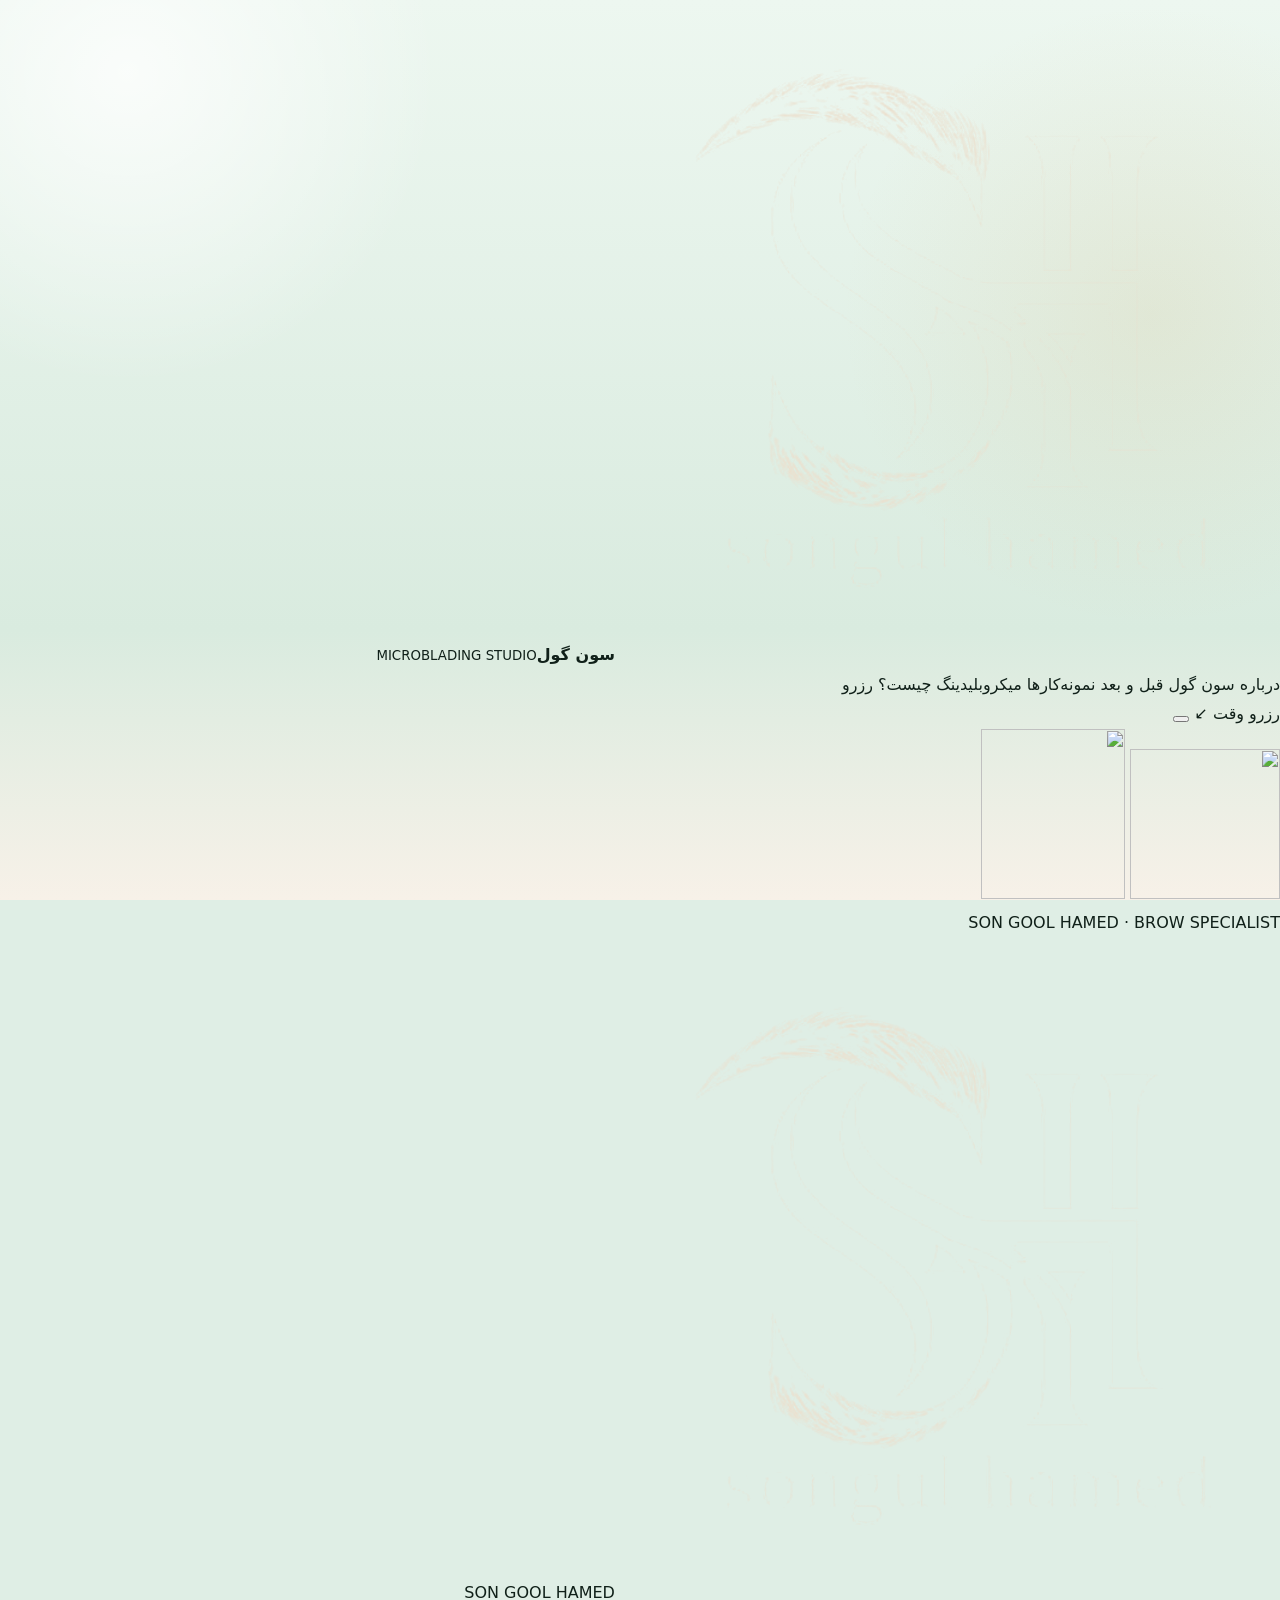
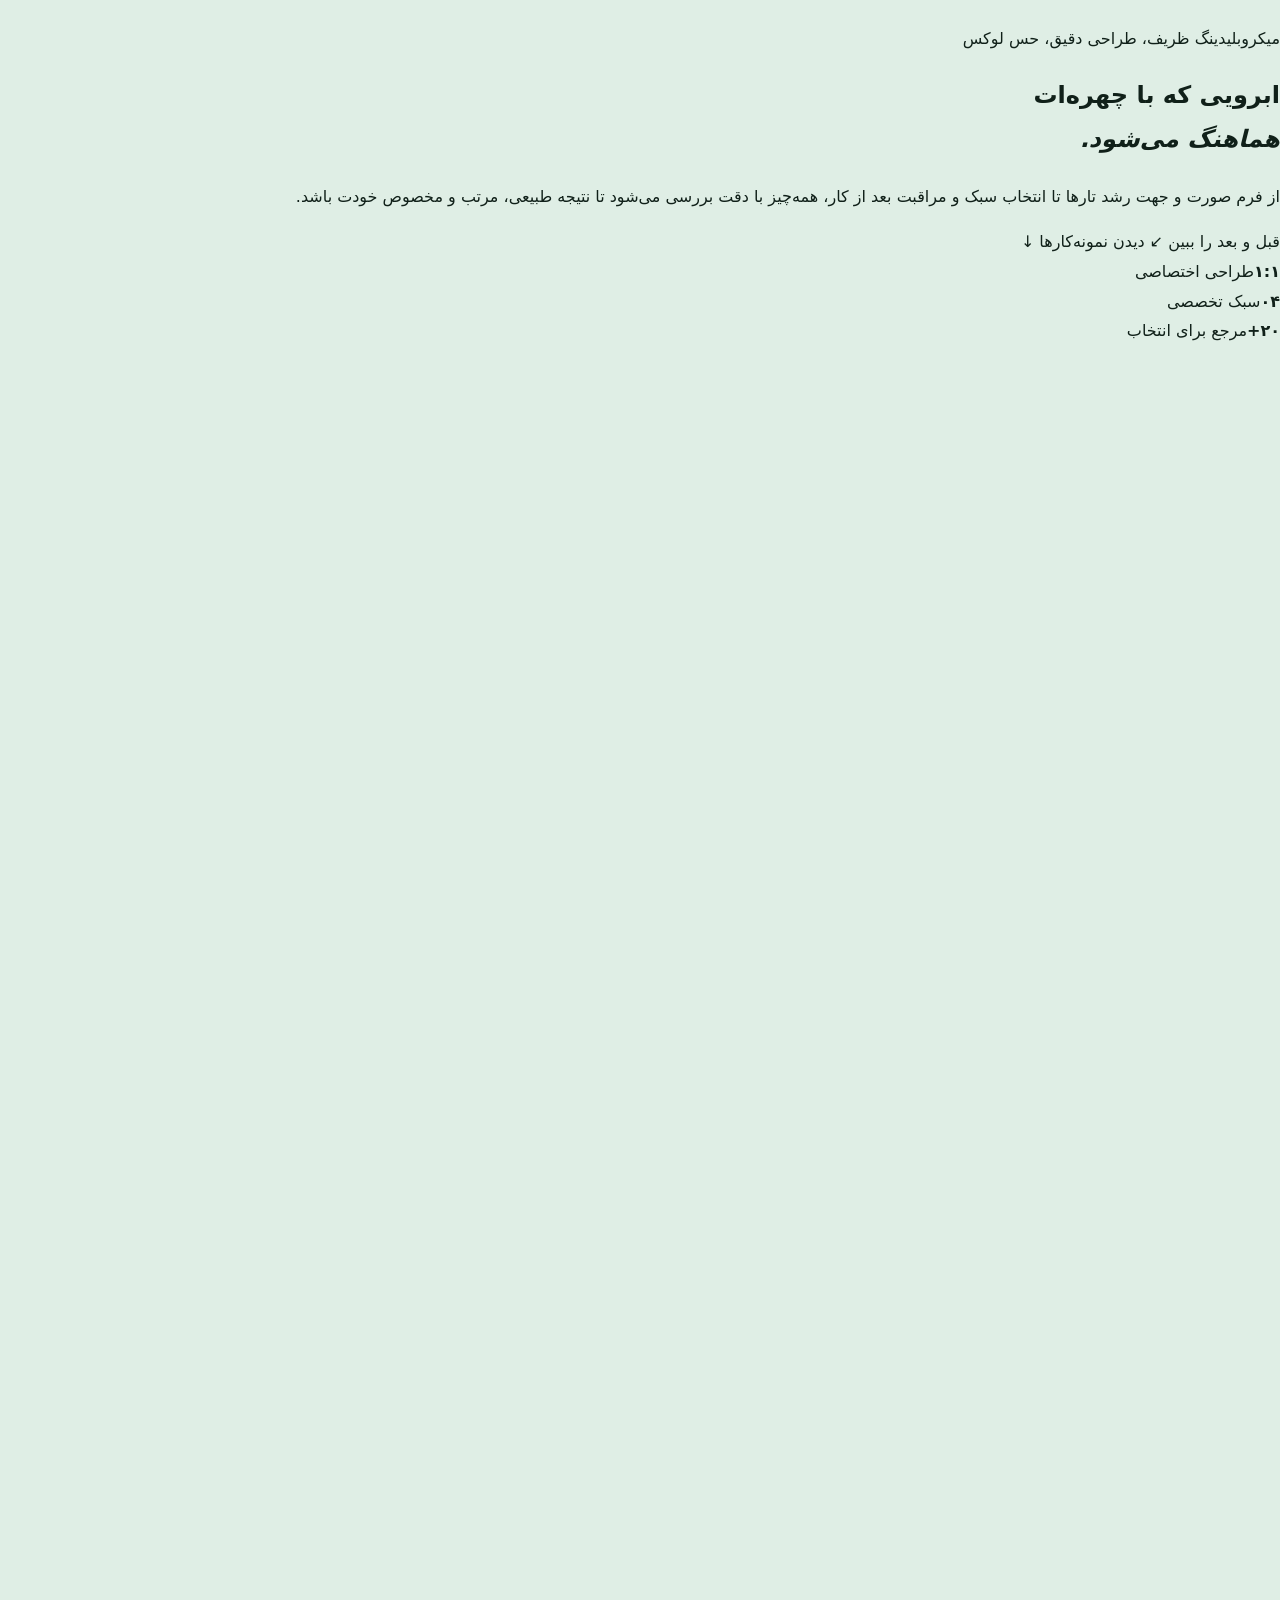
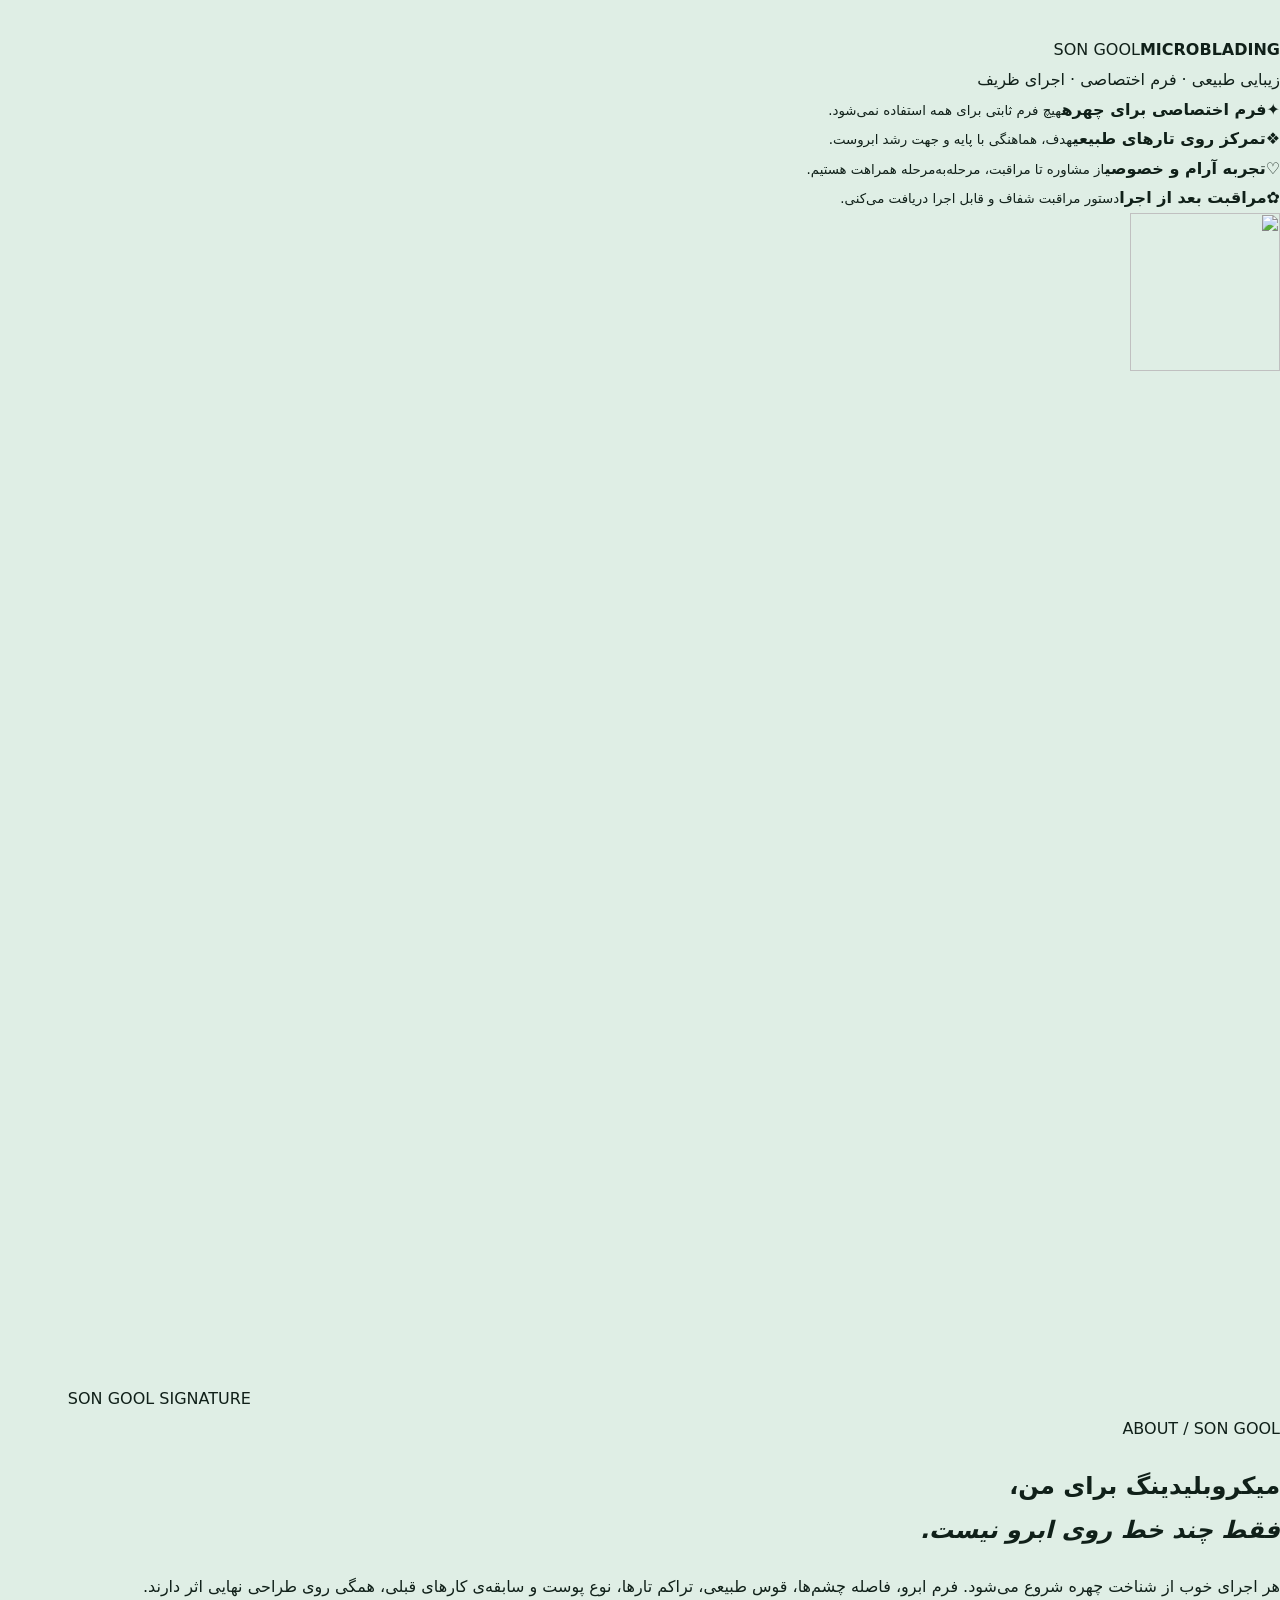
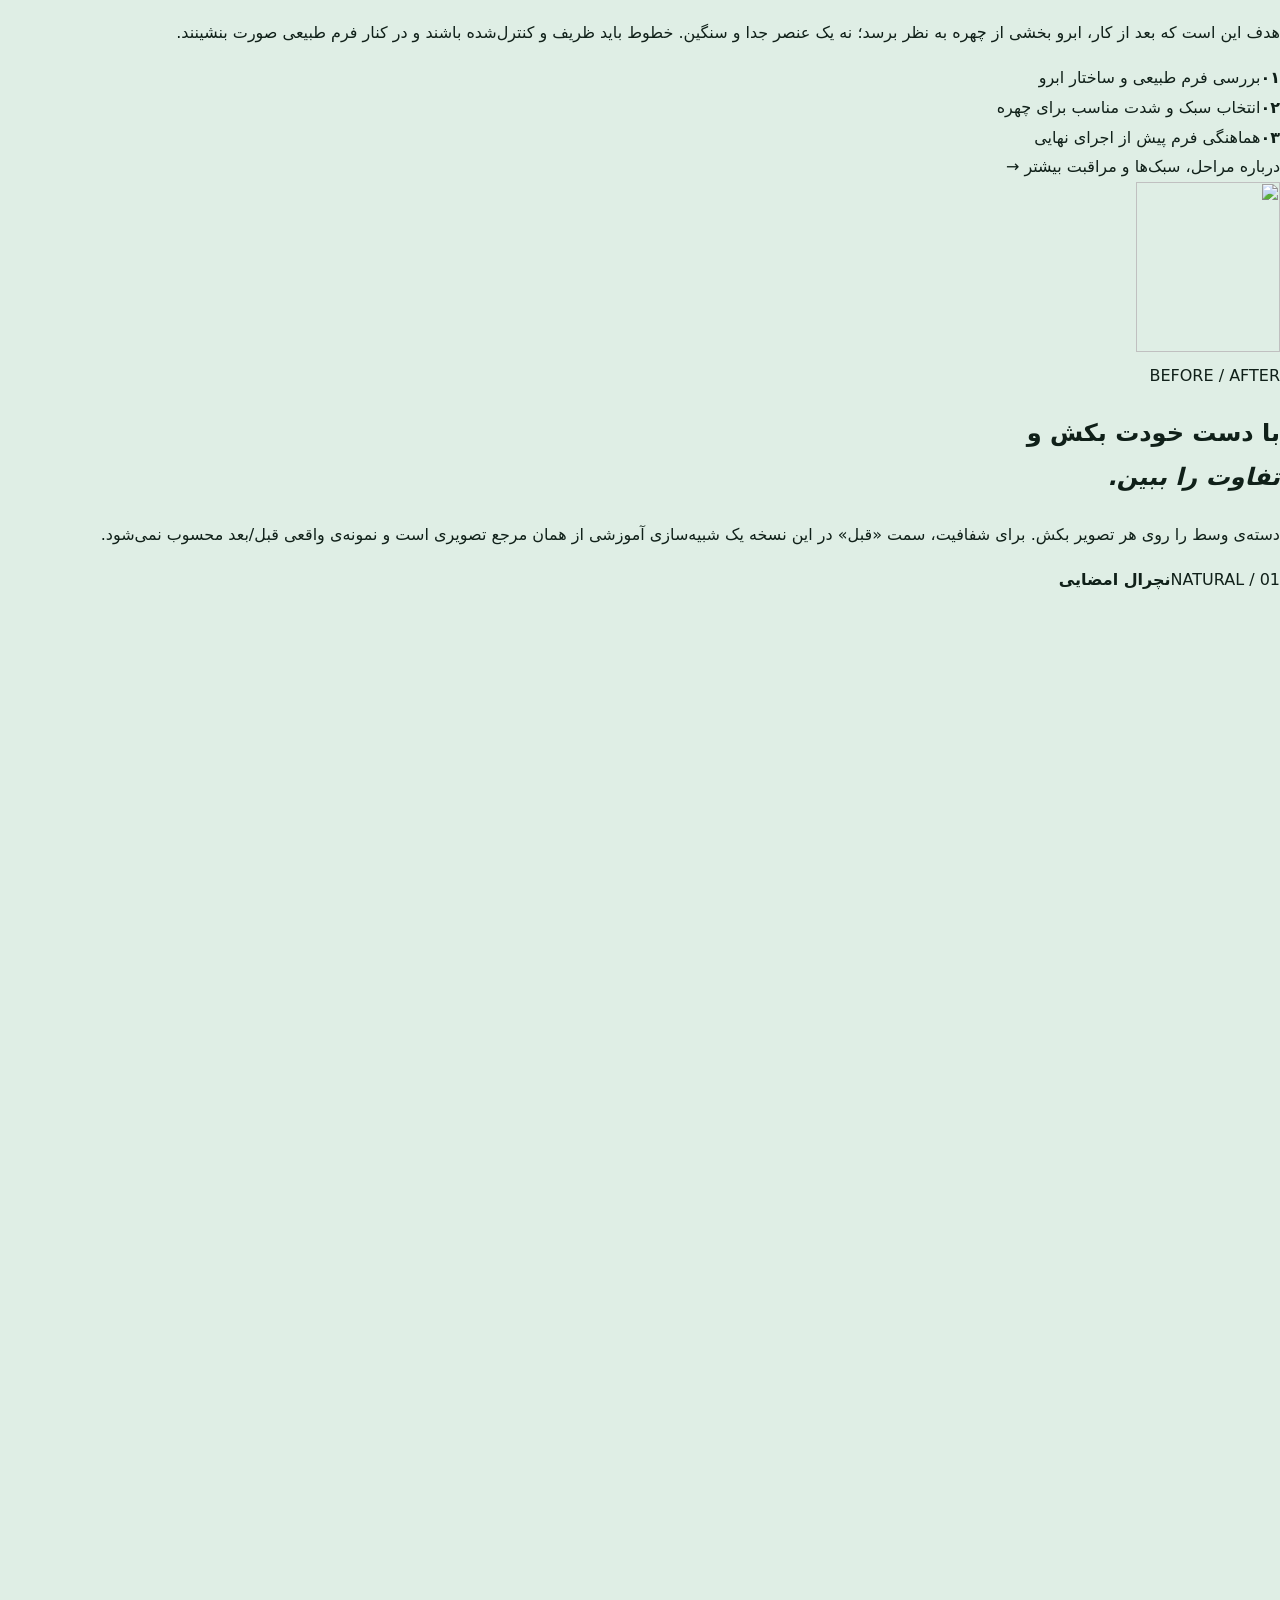
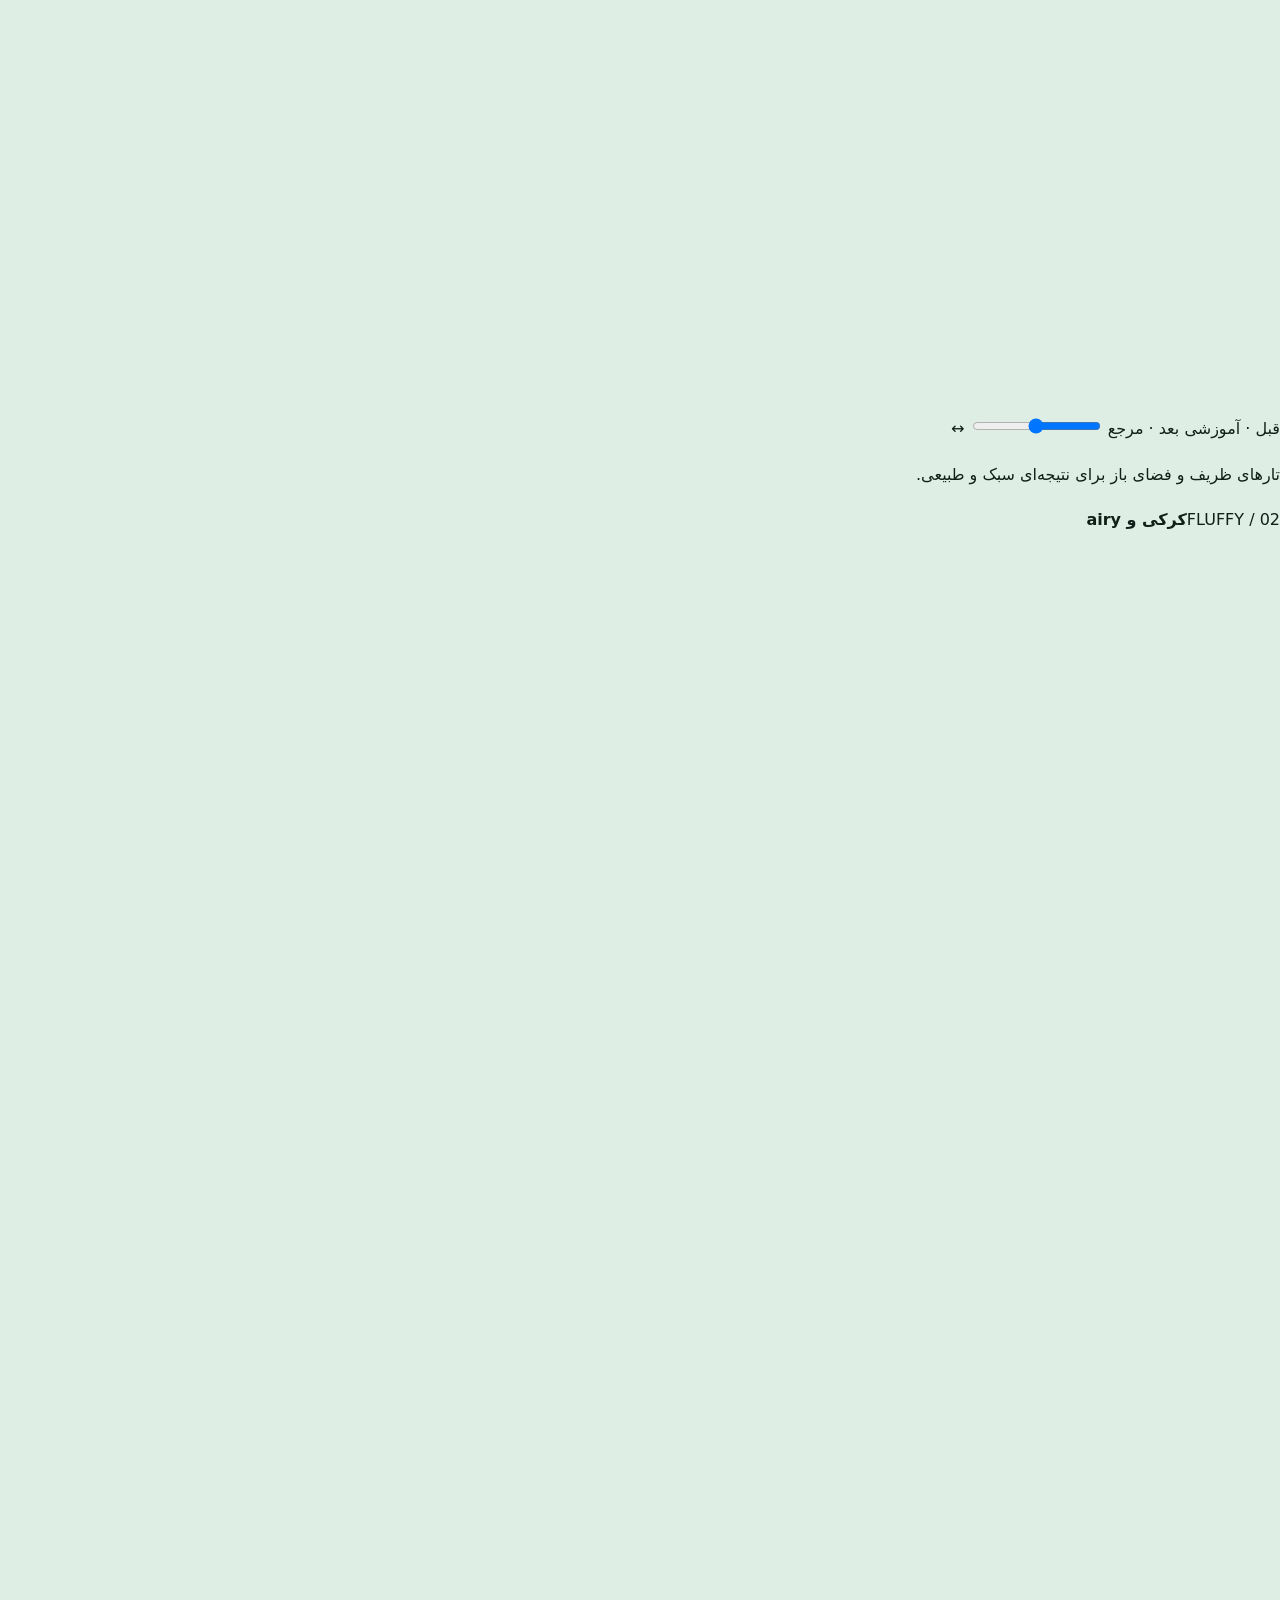
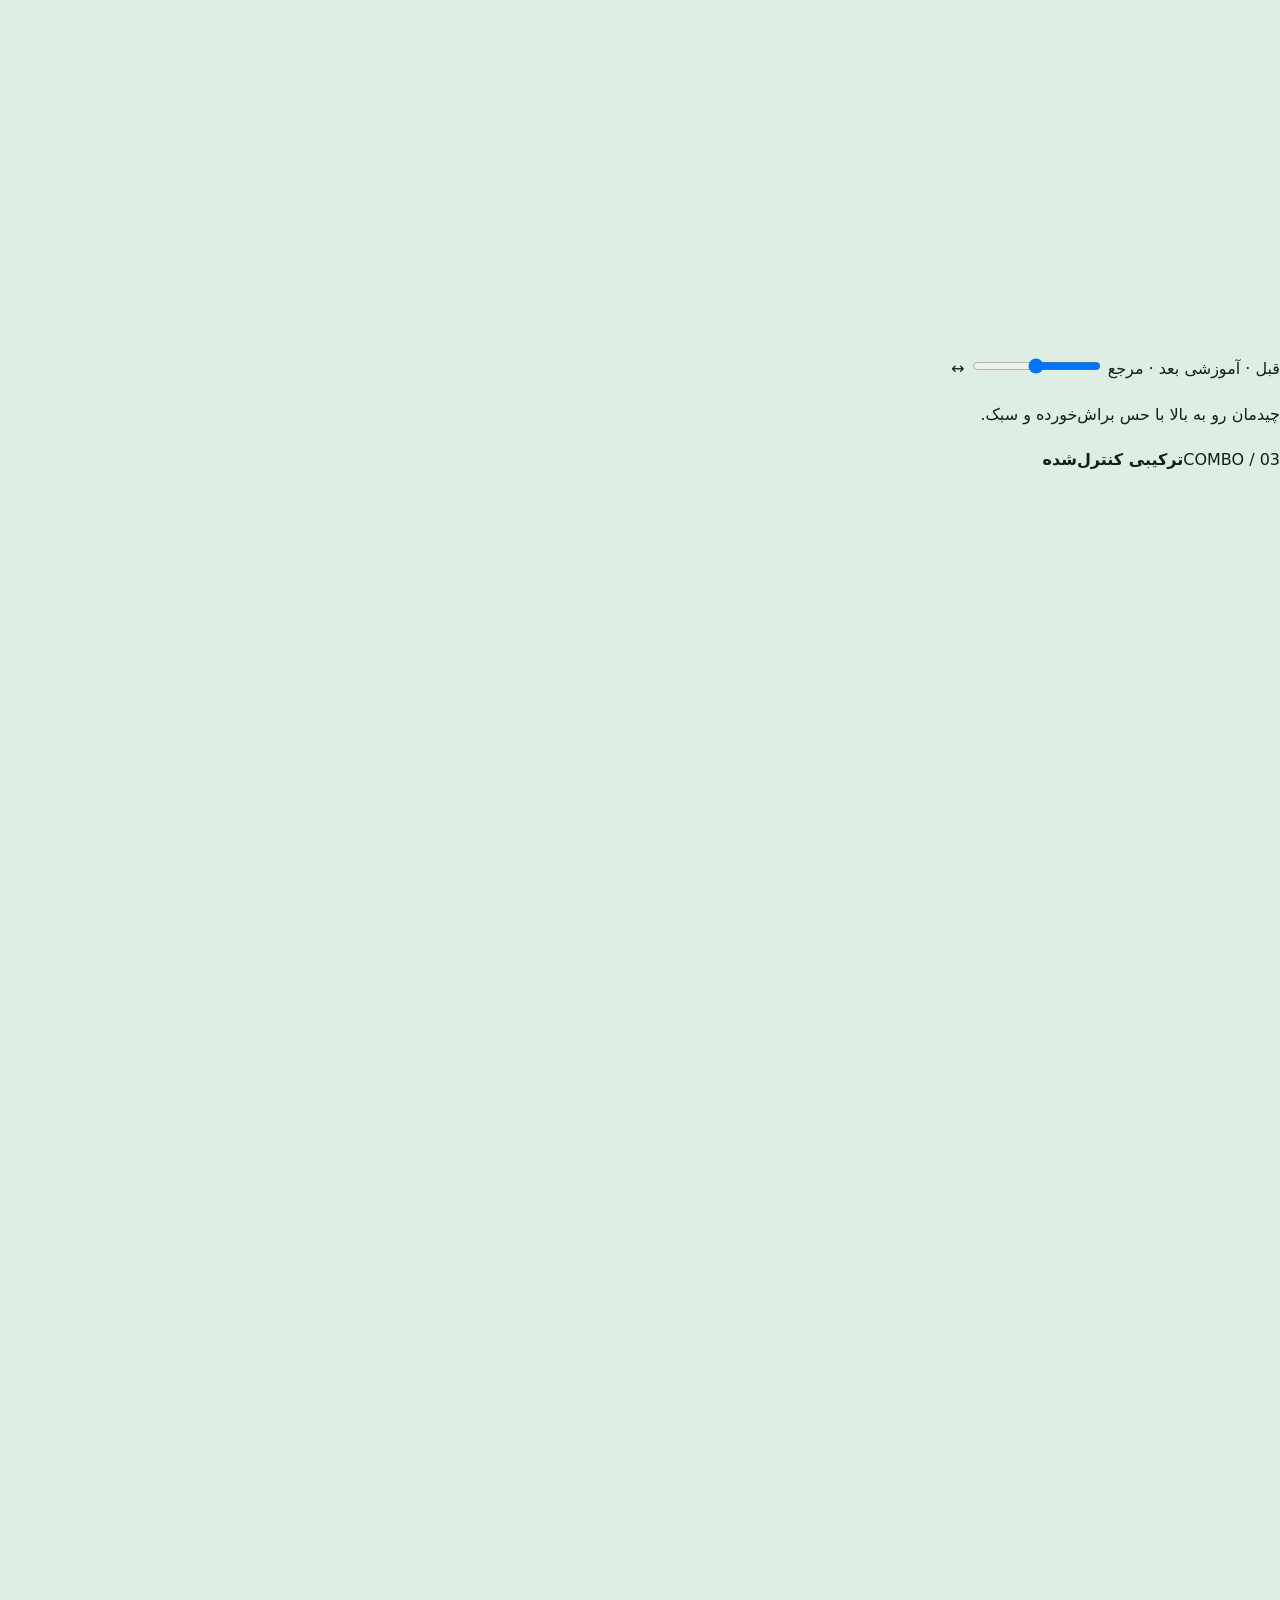
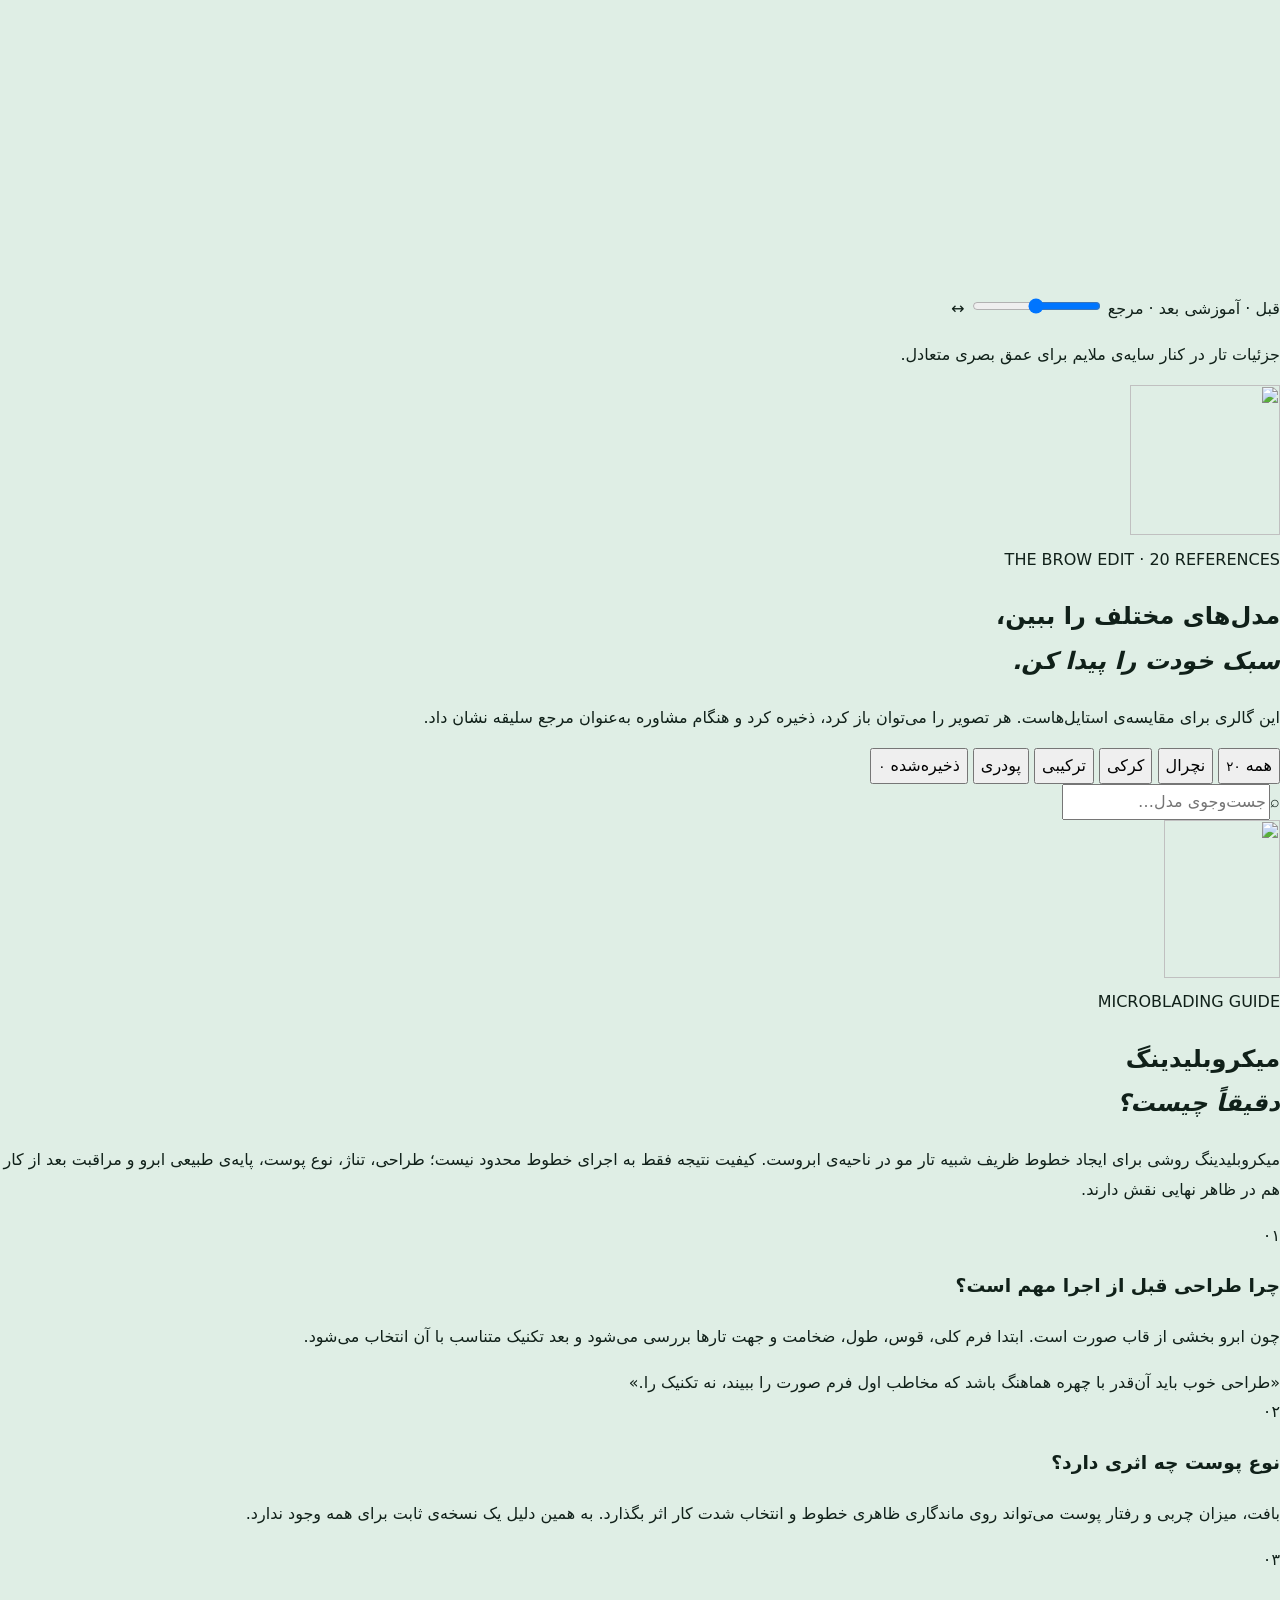
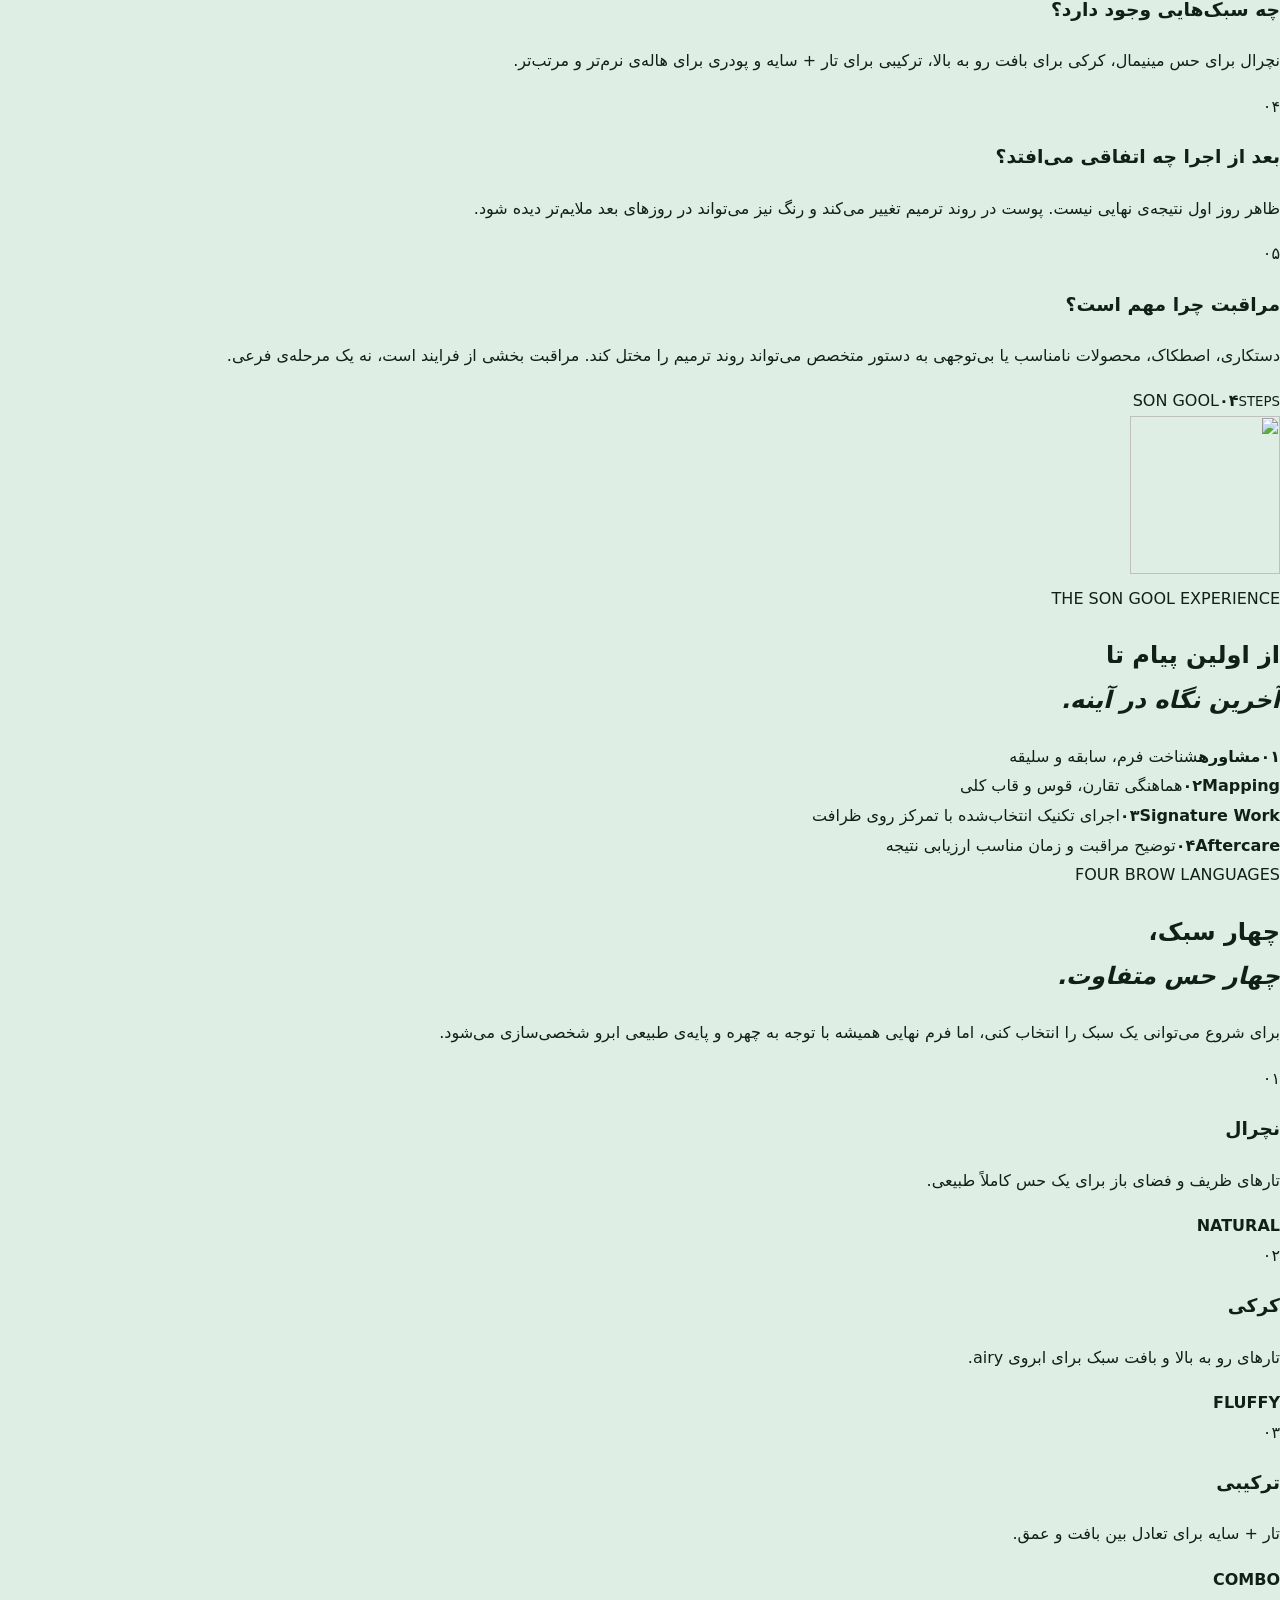
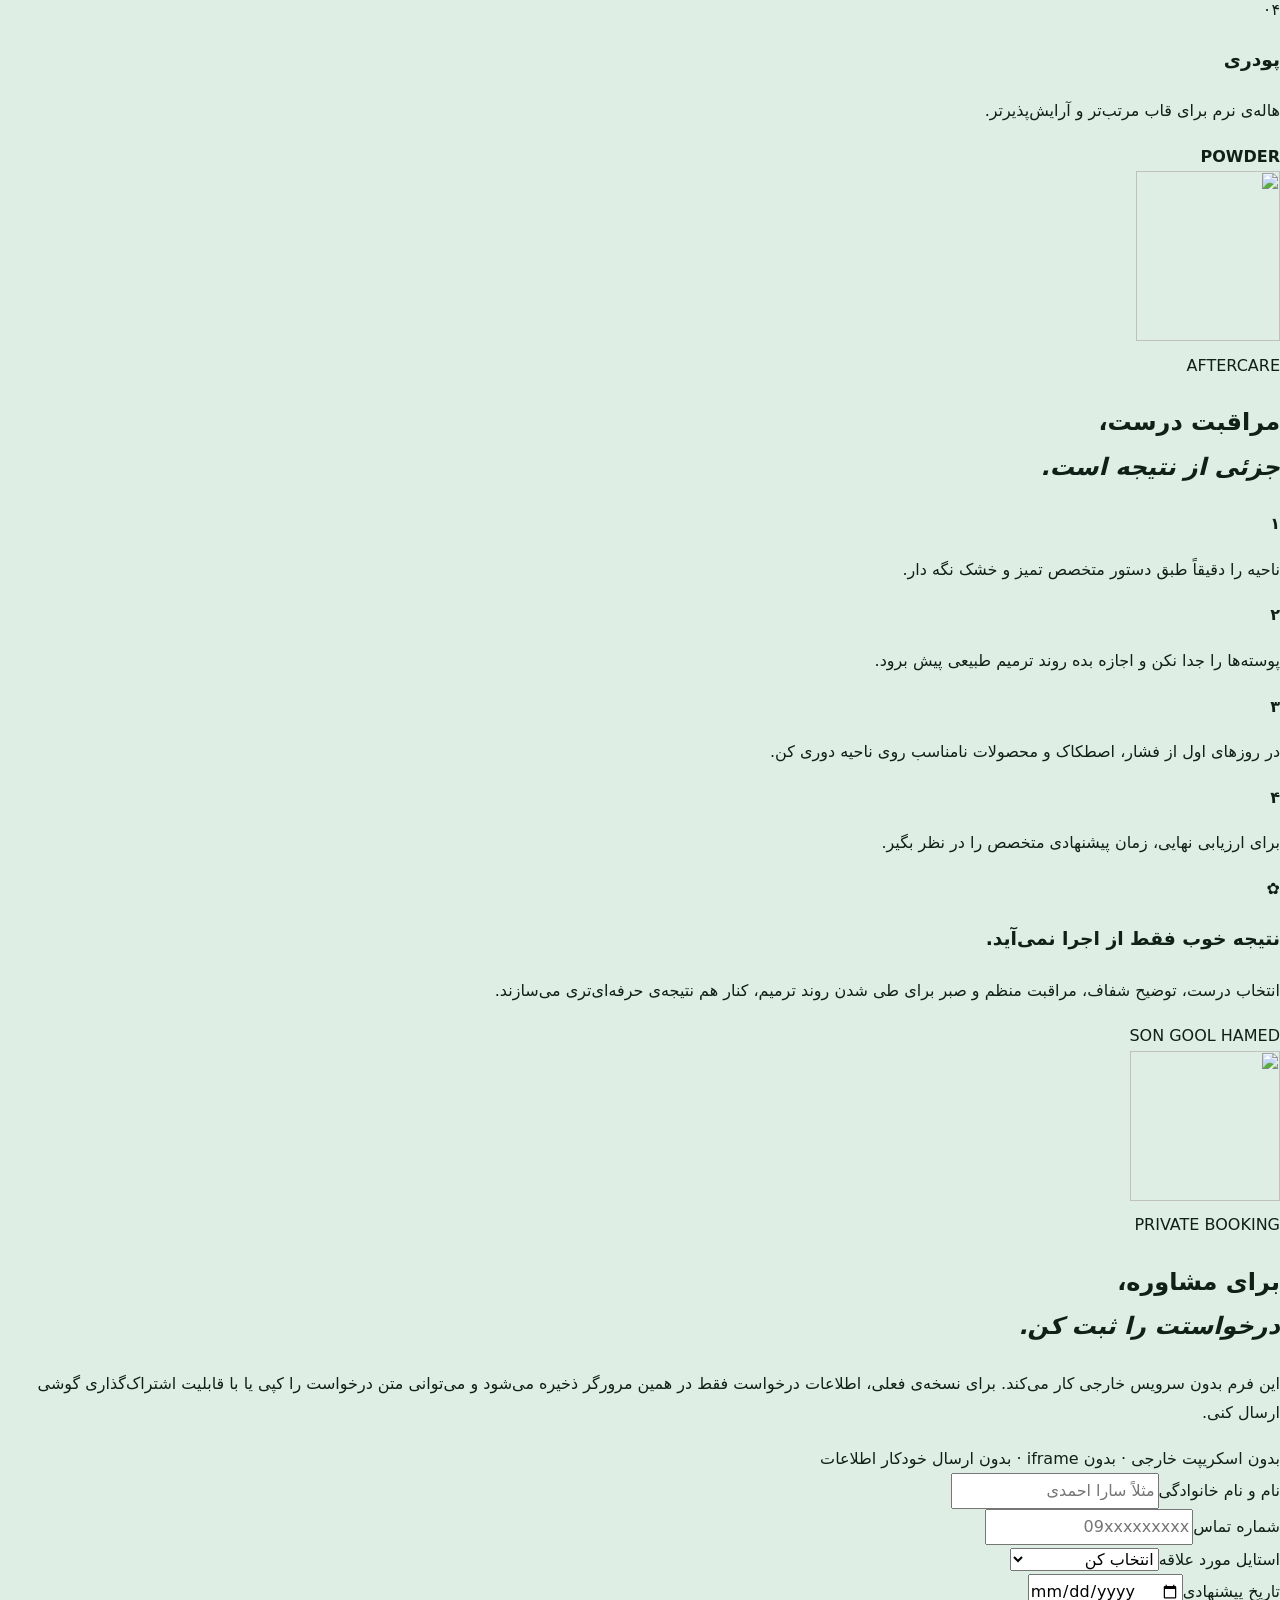
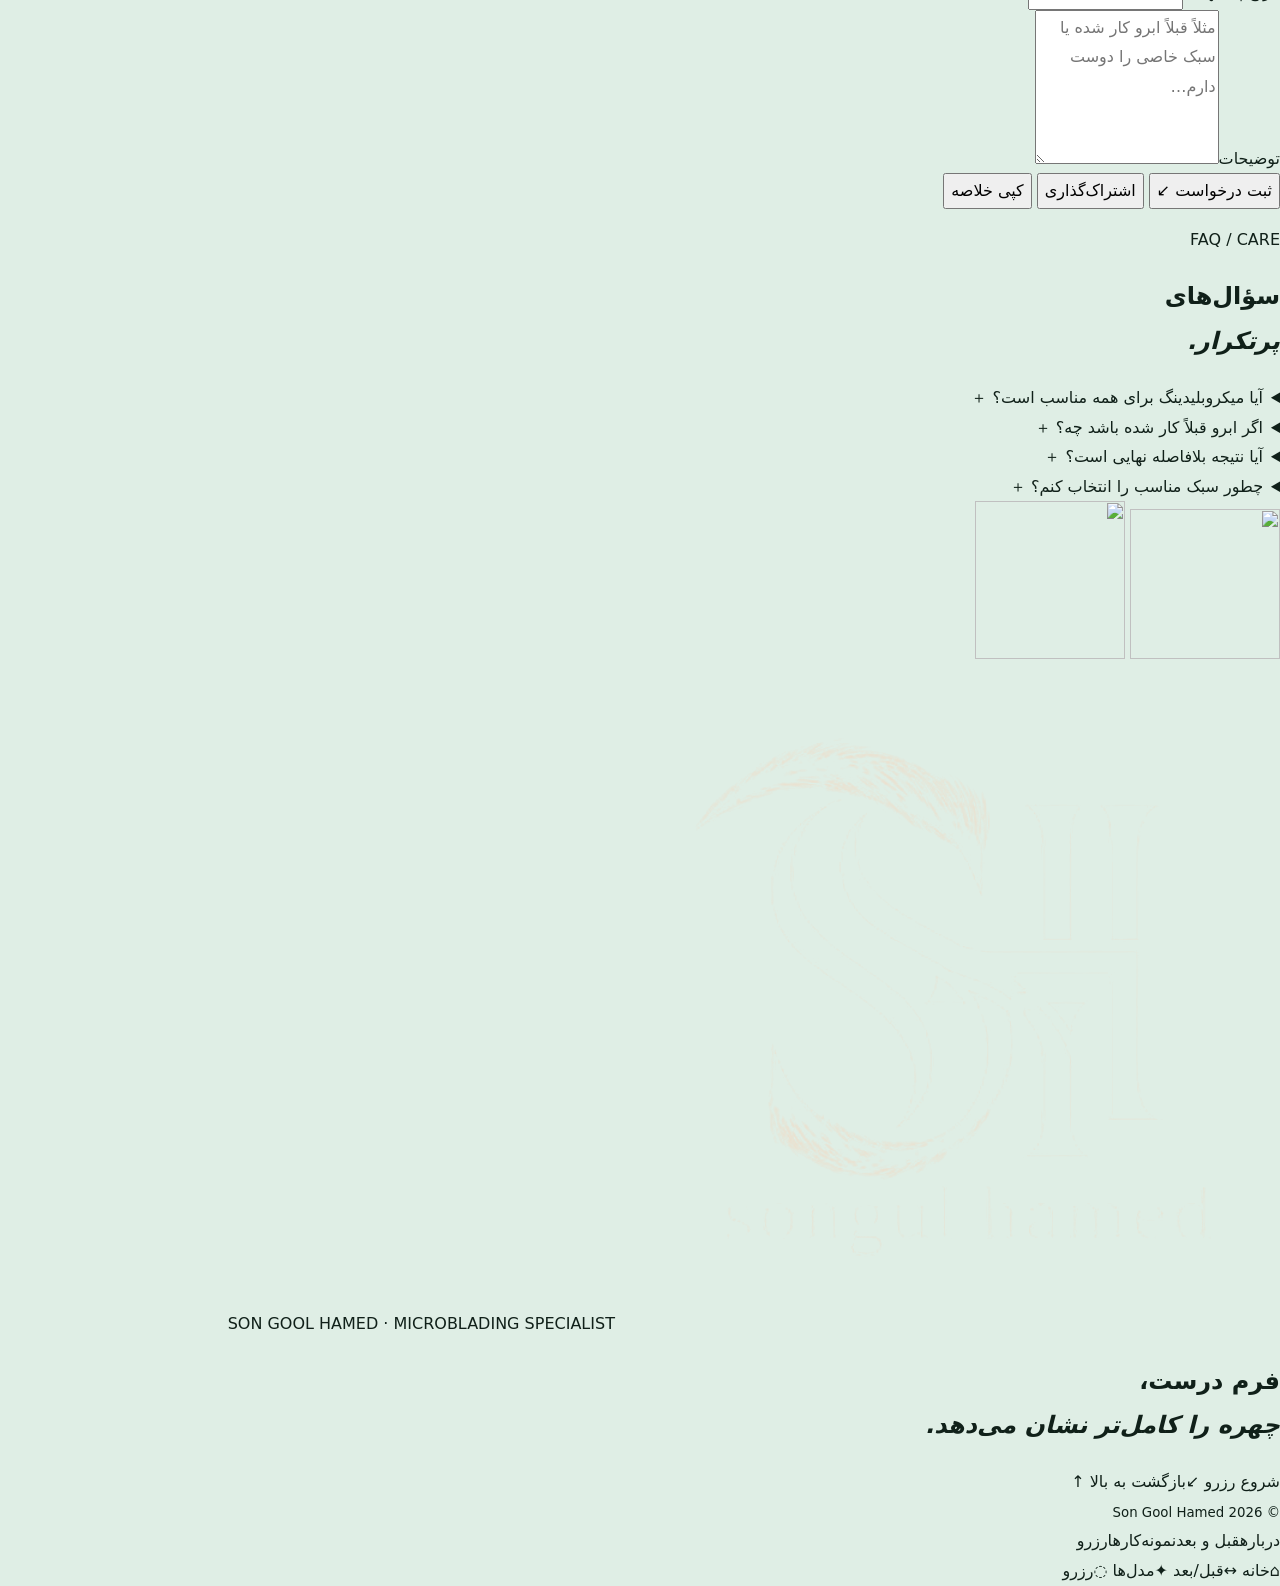
==== commit 76ccb709: "Add files via upload" ====
--- a/index.html
+++ b/index.html
@@ -1,164 +1,358 @@
 <!doctype html>
 <html lang="fa" dir="rtl">
 <head>
-<meta charset="utf-8">
-<meta name="viewport" content="width=device-width,initial-scale=1,viewport-fit=cover">
-<meta name="theme-color" content="#0b3328">
-<meta name="description" content="سون گول حامد — استودیو تخصصی میکروبلیدینگ و طراحی ظریف ابرو با تمرکز بر فرم چهره، تناسب و نتیجه‌ای طبیعی و لوکس.">
-<meta name="robots" content="index,follow">
-<meta name="referrer" content="strict-origin-when-cross-origin">
-<meta http-equiv="Content-Security-Policy" content="default-src 'self'; img-src 'self' data:; style-src 'self' 'unsafe-inline'; script-src 'self'; font-src 'self' data:; base-uri 'self'; form-action 'self'; object-src 'none'; frame-ancestors 'none'; upgrade-insecure-requests">
-<title>سون گول حامد | میکروبلیدینگ و طراحی ابرو</title>
-<link rel="icon" href="assets/images/songul-logo.png" type="image/png">
-<link rel="stylesheet" href="assets/style.css">
+  <meta charset="utf-8">
+  <meta name="viewport" content="width=device-width, initial-scale=1, viewport-fit=cover">
+  <meta name="theme-color" content="#2f6b52">
+  <meta name="description" content="سون گول حامد — طراحی و میکروبلیدینگ ابرو با تمرکز بر فرم طبیعی، ظرافت و تجربه‌ای پریمیوم.">
+  <meta name="robots" content="index,follow">
+  <meta name="referrer" content="strict-origin-when-cross-origin">
+  <meta http-equiv="Content-Security-Policy" content="default-src 'self'; img-src 'self' data:; style-src 'self'; script-src 'self'; font-src 'self' data:; base-uri 'self'; form-action 'self'; object-src 'none'; frame-ancestors 'none'">
+  <meta http-equiv="X-Content-Type-Options" content="nosniff">
+  <meta http-equiv="Referrer-Policy" content="strict-origin-when-cross-origin">
+  <title>سون گول حامد | میکروبلیدینگ ابرو</title>
+  <link rel="icon" href="assets/images/songul-logo.png" type="image/png">
+  <link rel="preload" as="image" href="assets/images/hero-brow.webp" fetchpriority="high">
+  <link rel="stylesheet" href="assets/style.css">
 </head>
 <body>
-<div class="site-wash" aria-hidden="true"></div>
-<div class="noise" aria-hidden="true"></div>
-<div class="petals" aria-hidden="true" id="petals"></div>
-<div class="rose-decor rose-decor-a" aria-hidden="true"><img src="assets/images/rose-corner.webp" alt=""></div>
-<div class="rose-decor rose-decor-b" aria-hidden="true"><img src="assets/images/rose-edge.webp" alt=""></div>
-<div class="rose-decor rose-decor-c" aria-hidden="true"><img src="assets/images/rose-corner.webp" alt=""></div>
-<div class="rose-decor rose-decor-d" aria-hidden="true"><img src="assets/images/rose-edge.webp" alt=""></div>
-
-<header class="site-header" id="top">
-  <a class="wordmark" href="#top" aria-label="سون گول حامد">
-    <img src="assets/images/songul-logo.png" alt="سون گول حامد">
-    <span><b>سون گول</b><small>MICROBLADING STUDIO</small></span>
-  </a>
-  <nav class="desktop-nav" aria-label="منوی اصلی">
-    <a href="#about">درباره من</a><a href="#compare">قبل و بعد</a><a href="#portfolio">نمونه‌کارها</a><a href="#guide">دنیای میکروبلیدینگ</a><a href="#booking">رزرو</a>
+  <div class="page-glow" aria-hidden="true"></div>
+  <div class="petal-layer" id="petalLayer" aria-hidden="true"></div>
+
+  <header class="site-header" id="top">
+    <a class="brand" href="#top" aria-label="سون گول حامد">
+      <img src="assets/images/songul-logo.png" alt="سون گول حامد">
+      <span><b>سون گول</b><small>MICROBLADING STUDIO</small></span>
+    </a>
+
+    <nav class="desktop-nav" aria-label="منوی اصلی">
+      <a href="#about">درباره سون گول</a>
+      <a href="#before-after">قبل و بعد</a>
+      <a href="#portfolio">نمونه‌کارها</a>
+      <a href="#guide">میکروبلیدینگ چیست؟</a>
+      <a href="#booking">رزرو</a>
+    </nav>
+
+    <a class="gold-btn header-cta" href="#booking">رزرو وقت <span>↙</span></a>
+    <button class="menu-button" id="menuButton" type="button" aria-label="باز کردن منو" aria-expanded="false" aria-controls="mobileMenu">
+      <i></i><i></i><i></i>
+    </button>
+  </header>
+
+  <div class="mobile-menu" id="mobileMenu" hidden>
+    <a href="#about">درباره سون گول</a>
+    <a href="#before-after">قبل و بعد</a>
+    <a href="#portfolio">نمونه‌کارها</a>
+    <a href="#guide">میکروبلیدینگ چیست؟</a>
+    <a href="#booking">رزرو وقت</a>
+  </div>
+
+  <main>
+    <section class="hero section" aria-label="معرفی سون گول">
+      <img class="hero-rose hero-rose-a" src="assets/images/rose-main.webp" alt="" aria-hidden="true" width="150" height="150">
+      <img class="hero-rose hero-rose-b" src="assets/images/rose-right.webp" alt="" aria-hidden="true" width="144" height="170">
+      <div class="container hero-grid">
+        <div class="hero-copy">
+          <div class="eyebrow light">SON GOOL HAMED · BROW SPECIALIST</div>
+          <div class="hero-logo-box">
+            <img class="hero-logo" src="assets/images/songul-logo.png" alt="لوگوی سفید سون گول حامد">
+            <span>SON GOOL HAMED</span>
+          </div>
+          <p class="hero-kicker">میکروبلیدینگ ظریف، طراحی دقیق، حس لوکس</p>
+          <h1>ابرویی که با چهره‌ات<br><em>هماهنگ می‌شود.</em></h1>
+          <p class="hero-text">از فرم صورت و جهت رشد تارها تا انتخاب سبک و مراقبت بعد از کار، همه‌چیز با دقت بررسی می‌شود تا نتیجه طبیعی، مرتب و مخصوص خودت باشد.</p>
+          <div class="hero-actions">
+            <a class="gold-btn" href="#before-after">قبل و بعد را ببین <span>↙</span></a>
+            <a class="light-btn" href="#portfolio">دیدن نمونه‌کارها <span>↓</span></a>
+          </div>
+          <div class="hero-metrics" aria-label="خلاصه خدمات">
+            <div><strong>۱:۱</strong><span>طراحی اختصاصی</span></div>
+            <div><strong>۰۴</strong><span>سبک تخصصی</span></div>
+            <div><strong>۲۰+</strong><span>مرجع برای انتخاب</span></div>
+          </div>
+        </div>
+
+        <div class="hero-visual">
+          <div class="hero-photo-frame">
+            <img src="assets/images/hero-brow.webp" alt="نمای نزدیک ابروهای مرتب و طبیعی" width="1024" height="1280" decoding="async" fetchpriority="high">
+            <div class="hero-photo-badge"><span>SON GOOL</span><b>MICROBLADING</b></div>
+          </div>
+          <div class="hero-note"><span>زیبایی طبیعی · فرم اختصاصی · اجرای ظریف</span><i></i></div>
+        </div>
+      </div>
+    </section>
+
+    <section class="trust-strip" aria-label="ویژگی‌های برند">
+      <div class="container trust-grid">
+        <div><span class="trust-icon">✦</span><strong>فرم اختصاصی برای چهره</strong><small>هیچ فرم ثابتی برای همه استفاده نمی‌شود.</small></div>
+        <div><span class="trust-icon">❖</span><strong>تمرکز روی تارهای طبیعی</strong><small>هدف، هماهنگی با پایه و جهت رشد ابروست.</small></div>
+        <div><span class="trust-icon">♡</span><strong>تجربه آرام و خصوصی</strong><small>از مشاوره تا مراقبت، مرحله‌به‌مرحله همراهت هستیم.</small></div>
+        <div><span class="trust-icon">✿</span><strong>مراقبت بعد از اجرا</strong><small>دستور مراقبت شفاف و قابل اجرا دریافت می‌کنی.</small></div>
+      </div>
+    </section>
+
+    <section class="section about-section" id="about">
+      <img class="section-rose rose-left" src="assets/images/rose-main.webp" alt="" aria-hidden="true" width="150" height="158">
+      <div class="container about-grid">
+        <div class="about-media reveal">
+          <div class="image-card">
+            <img src="assets/images/detail-brow.webp" alt="نمای نزدیک جزئیات ابرو" loading="lazy" decoding="async" width="1024" height="1024">
+            <span class="media-label">SON GOOL SIGNATURE</span>
+          </div>
+        </div>
+        <div class="about-copy reveal">
+          <span class="eyebrow">ABOUT / SON GOOL</span>
+          <h2>میکروبلیدینگ برای من،<br><em>فقط چند خط روی ابرو نیست.</em></h2>
+          <p>هر اجرای خوب از شناخت چهره شروع می‌شود. فرم ابرو، فاصله چشم‌ها، قوس طبیعی، تراکم تارها، نوع پوست و سابقه‌ی کارهای قبلی، همگی روی طراحی نهایی اثر دارند.</p>
+          <p>هدف این است که بعد از کار، ابرو بخشی از چهره به نظر برسد؛ نه یک عنصر جدا و سنگین. خطوط باید ظریف و کنترل‌شده باشند و در کنار فرم طبیعی صورت بنشینند.</p>
+          <div class="feature-list">
+            <div><b>۰۱</b><span>بررسی فرم طبیعی و ساختار ابرو</span></div>
+            <div><b>۰۲</b><span>انتخاب سبک و شدت مناسب برای چهره</span></div>
+            <div><b>۰۳</b><span>هماهنگی فرم پیش از اجرای نهایی</span></div>
+          </div>
+          <a class="text-link" href="#guide">درباره مراحل، سبک‌ها و مراقبت بیشتر <span>→</span></a>
+        </div>
+      </div>
+    </section>
+
+    <section class="section before-after-section" id="before-after">
+      <img class="section-rose rose-right" src="assets/images/rose-right.webp" alt="" aria-hidden="true" width="144" height="170">
+      <div class="container">
+        <div class="section-head reveal">
+          <div>
+            <span class="eyebrow">BEFORE / AFTER</span>
+            <h2>با دست خودت بکش و<br><em>تفاوت را ببین.</em></h2>
+          </div>
+          <p>دسته‌ی وسط را روی هر تصویر بکش. برای شفافیت، سمت «قبل» در این نسخه یک شبیه‌سازی آموزشی از همان مرجع تصویری است و نمونه‌ی واقعی قبل/بعد محسوب نمی‌شود.</p>
+        </div>
+
+        <div class="ba-grid">
+          <article class="ba-card reveal">
+            <div class="ba-title"><span>01 / NATURAL</span><strong>نچرال امضایی</strong></div>
+            <div class="before-after" style="--split:50%">
+              <img class="ba-after" src="assets/images/portfolio-01.webp" alt="نمونه نچرال" loading="lazy" decoding="async" width="900" height="700">
+              <div class="ba-before"><img src="assets/images/portfolio-01.webp" alt="نمایش آموزشی قبل از طراحی" loading="lazy" decoding="async" width="900" height="700"></div>
+              <span class="ba-pill ba-before-pill">قبل · آموزشی</span>
+              <span class="ba-pill ba-after-pill">بعد · مرجع</span>
+              <input class="ba-range" type="range" min="0" max="100" value="50" aria-label="جابجایی مقایسه قبل و بعد">
+              <span class="ba-line" aria-hidden="true"></span>
+              <span class="ba-knob" aria-hidden="true">↔</span>
+            </div>
+            <p>تارهای ظریف و فضای باز برای نتیجه‌ای سبک و طبیعی.</p>
+          </article>
+
+          <article class="ba-card reveal">
+            <div class="ba-title"><span>02 / FLUFFY</span><strong>کرکی و airy</strong></div>
+            <div class="before-after" style="--split:50%">
+              <img class="ba-after" src="assets/images/portfolio-06.webp" alt="نمونه کرکی" loading="lazy" decoding="async" width="900" height="700">
+              <div class="ba-before"><img src="assets/images/portfolio-06.webp" alt="نمایش آموزشی قبل از طراحی" loading="lazy" decoding="async" width="900" height="700"></div>
+              <span class="ba-pill ba-before-pill">قبل · آموزشی</span>
+              <span class="ba-pill ba-after-pill">بعد · مرجع</span>
+              <input class="ba-range" type="range" min="0" max="100" value="50" aria-label="جابجایی مقایسه قبل و بعد">
+              <span class="ba-line" aria-hidden="true"></span>
+              <span class="ba-knob" aria-hidden="true">↔</span>
+            </div>
+            <p>چیدمان رو به بالا با حس براش‌خورده و سبک.</p>
+          </article>
+
+          <article class="ba-card reveal">
+            <div class="ba-title"><span>03 / COMBO</span><strong>ترکیبی کنترل‌شده</strong></div>
+            <div class="before-after" style="--split:50%">
+              <img class="ba-after" src="assets/images/portfolio-15.webp" alt="نمونه ترکیبی" loading="lazy" decoding="async" width="900" height="700">
+              <div class="ba-before"><img src="assets/images/portfolio-15.webp" alt="نمایش آموزشی قبل از طراحی" loading="lazy" decoding="async" width="900" height="700"></div>
+              <span class="ba-pill ba-before-pill">قبل · آموزشی</span>
+              <span class="ba-pill ba-after-pill">بعد · مرجع</span>
+              <input class="ba-range" type="range" min="0" max="100" value="50" aria-label="جابجایی مقایسه قبل و بعد">
+              <span class="ba-line" aria-hidden="true"></span>
+              <span class="ba-knob" aria-hidden="true">↔</span>
+            </div>
+            <p>جزئیات تار در کنار سایه‌ی ملایم برای عمق بصری متعادل.</p>
+          </article>
+        </div>
+      </div>
+    </section>
+
+    <section class="section portfolio-section" id="portfolio">
+      <img class="section-rose rose-left rose-left-large" src="assets/images/rose-main.webp" alt="" aria-hidden="true" width="150" height="150">
+      <div class="container">
+        <div class="section-head reveal">
+          <div>
+            <span class="eyebrow">THE BROW EDIT · 20 REFERENCES</span>
+            <h2>مدل‌های مختلف را ببین،<br><em>سبک خودت را پیدا کن.</em></h2>
+          </div>
+          <p>این گالری برای مقایسه‌ی استایل‌هاست. هر تصویر را می‌توان باز کرد، ذخیره کرد و هنگام مشاوره به‌عنوان مرجع سلیقه نشان داد.</p>
+        </div>
+
+        <div class="portfolio-toolbar">
+          <div class="filters" id="filters" role="tablist" aria-label="فیلتر نمونه‌کارها">
+            <button class="active" type="button" data-filter="all">همه <small>۲۰</small></button>
+            <button type="button" data-filter="natural">نچرال</button>
+            <button type="button" data-filter="fluffy">کرکی</button>
+            <button type="button" data-filter="combo">ترکیبی</button>
+            <button type="button" data-filter="powder">پودری</button>
+            <button type="button" data-filter="saved">ذخیره‌شده <small id="savedCount">۰</small></button>
+          </div>
+          <label class="search-box"><span>⌕</span><input id="searchInput" type="search" placeholder="جست‌وجوی مدل…" aria-label="جست‌وجوی مدل"></label>
+        </div>
+        <div class="gallery" id="gallery" aria-live="polite"></div>
+      </div>
+    </section>
+
+    <section class="section guide-section" id="guide">
+      <img class="section-rose rose-right rose-small" src="assets/images/rose-flower.webp" alt="" aria-hidden="true" width="116" height="158">
+      <div class="container">
+        <div class="section-head reveal">
+          <div>
+            <span class="eyebrow">MICROBLADING GUIDE</span>
+            <h2>میکروبلیدینگ<br><em>دقیقاً چیست؟</em></h2>
+          </div>
+          <p>میکروبلیدینگ روشی برای ایجاد خطوط ظریف شبیه تار مو در ناحیه‌ی ابروست. کیفیت نتیجه فقط به اجرای خطوط محدود نیست؛ طراحی، تناژ، نوع پوست، پایه‌ی طبیعی ابرو و مراقبت بعد از کار هم در ظاهر نهایی نقش دارند.</p>
+        </div>
+        <div class="guide-layout">
+          <div class="guide-intro-card reveal">
+            <span class="guide-number">۰۱</span>
+            <h3>چرا طراحی قبل از اجرا مهم است؟</h3>
+            <p>چون ابرو بخشی از قاب صورت است. ابتدا فرم کلی، قوس، طول، ضخامت و جهت تارها بررسی می‌شود و بعد تکنیک متناسب با آن انتخاب می‌شود.</p>
+            <div class="guide-quote">«طراحی خوب باید آن‌قدر با چهره هماهنگ باشد که مخاطب اول فرم صورت را ببیند، نه تکنیک را.»</div>
+          </div>
+          <div class="guide-cards">
+            <article class="info-card reveal"><span>۰۲</span><h3>نوع پوست چه اثری دارد؟</h3><p>بافت، میزان چربی و رفتار پوست می‌تواند روی ماندگاری ظاهری خطوط و انتخاب شدت کار اثر بگذارد. به همین دلیل یک نسخه‌ی ثابت برای همه وجود ندارد.</p></article>
+            <article class="info-card reveal"><span>۰۳</span><h3>چه سبک‌هایی وجود دارد؟</h3><p>نچرال برای حس مینیمال، کرکی برای بافت رو به بالا، ترکیبی برای تار + سایه و پودری برای هاله‌ی نرم‌تر و مرتب‌تر.</p></article>
+            <article class="info-card reveal"><span>۰۴</span><h3>بعد از اجرا چه اتفاقی می‌افتد؟</h3><p>ظاهر روز اول نتیجه‌ی نهایی نیست. پوست در روند ترمیم تغییر می‌کند و رنگ نیز می‌تواند در روزهای بعد ملایم‌تر دیده شود.</p></article>
+            <article class="info-card reveal"><span>۰۵</span><h3>مراقبت چرا مهم است؟</h3><p>دستکاری، اصطکاک، محصولات نامناسب یا بی‌توجهی به دستور متخصص می‌تواند روند ترمیم را مختل کند. مراقبت بخشی از فرایند است، نه یک مرحله‌ی فرعی.</p></article>
+          </div>
+        </div>
+      </div>
+    </section>
+
+    <section class="section process-section">
+      <div class="container process-grid">
+        <div class="process-visual reveal">
+          <div class="process-orbit"><span>SON GOOL</span><strong>۰۴</strong><small>STEPS</small></div>
+          <img class="process-rose" src="assets/images/rose-main.webp" alt="" aria-hidden="true" width="150" height="158">
+        </div>
+        <div class="process-copy reveal">
+          <span class="eyebrow">THE SON GOOL EXPERIENCE</span>
+          <h2>از اولین پیام تا<br><em>آخرین نگاه در آینه.</em></h2>
+          <div class="process-list">
+            <div><b>۰۱</b><strong>مشاوره</strong><span>شناخت فرم، سابقه و سلیقه</span></div>
+            <div><b>۰۲</b><strong>Mapping</strong><span>هماهنگی تقارن، قوس و قاب کلی</span></div>
+            <div><b>۰۳</b><strong>Signature Work</strong><span>اجرای تکنیک انتخاب‌شده با تمرکز روی ظرافت</span></div>
+            <div><b>۰۴</b><strong>Aftercare</strong><span>توضیح مراقبت و زمان مناسب ارزیابی نتیجه</span></div>
+          </div>
+        </div>
+      </div>
+    </section>
+
+    <section class="section styles-section">
+      <div class="container">
+        <div class="section-head reveal">
+          <div>
+            <span class="eyebrow">FOUR BROW LANGUAGES</span>
+            <h2>چهار سبک،<br><em>چهار حس متفاوت.</em></h2>
+          </div>
+          <p>برای شروع می‌توانی یک سبک را انتخاب کنی، اما فرم نهایی همیشه با توجه به چهره و پایه‌ی طبیعی ابرو شخصی‌سازی می‌شود.</p>
+        </div>
+        <div class="style-grid">
+          <article class="style-card reveal"><span>۰۱</span><h3>نچرال</h3><p>تارهای ظریف و فضای باز برای یک حس کاملاً طبیعی.</p><b>NATURAL</b></article>
+          <article class="style-card reveal"><span>۰۲</span><h3>کرکی</h3><p>تارهای رو به بالا و بافت سبک برای ابروی airy.</p><b>FLUFFY</b></article>
+          <article class="style-card reveal"><span>۰۳</span><h3>ترکیبی</h3><p>تار + سایه برای تعادل بین بافت و عمق.</p><b>COMBO</b></article>
+          <article class="style-card reveal"><span>۰۴</span><h3>پودری</h3><p>هاله‌ی نرم برای قاب مرتب‌تر و آرایش‌پذیرتر.</p><b>POWDER</b></article>
+        </div>
+      </div>
+    </section>
+
+    <section class="section care-section">
+      <img class="section-rose rose-left rose-small" src="assets/images/rose-right.webp" alt="" aria-hidden="true" width="144" height="170">
+      <div class="container care-grid">
+        <div class="care-panel reveal">
+          <span class="eyebrow light">AFTERCARE</span>
+          <h2>مراقبت درست،<br><em>جزئی از نتیجه است.</em></h2>
+          <div class="care-list">
+            <div><b>۱</b><p>ناحیه را دقیقاً طبق دستور متخصص تمیز و خشک نگه دار.</p></div>
+            <div><b>۲</b><p>پوسته‌ها را جدا نکن و اجازه بده روند ترمیم طبیعی پیش برود.</p></div>
+            <div><b>۳</b><p>در روزهای اول از فشار، اصطکاک و محصولات نامناسب روی ناحیه دوری کن.</p></div>
+            <div><b>۴</b><p>برای ارزیابی نهایی، زمان پیشنهادی متخصص را در نظر بگیر.</p></div>
+          </div>
+        </div>
+        <div class="care-card reveal">
+          <span class="care-icon">✿</span>
+          <h3>نتیجه خوب فقط از اجرا نمی‌آید.</h3>
+          <p>انتخاب درست، توضیح شفاف، مراقبت منظم و صبر برای طی شدن روند ترمیم، کنار هم نتیجه‌ی حرفه‌ای‌تری می‌سازند.</p>
+          <span class="care-signature">SON GOOL HAMED</span>
+        </div>
+      </div>
+    </section>
+
+    <section class="section booking-section" id="booking">
+      <img class="section-rose rose-right" src="assets/images/rose-main.webp" alt="" aria-hidden="true" width="150" height="150">
+      <div class="container booking-grid">
+        <div class="booking-intro reveal">
+          <span class="eyebrow">PRIVATE BOOKING</span>
+          <h2>برای مشاوره،<br><em>درخواستت را ثبت کن.</em></h2>
+          <p>این فرم بدون سرویس خارجی کار می‌کند. برای نسخه‌ی فعلی، اطلاعات درخواست فقط در همین مرورگر ذخیره می‌شود و می‌توانی متن درخواست را کپی یا با قابلیت اشتراک‌گذاری گوشی ارسال کنی.</p>
+          <div class="privacy-note">بدون اسکریپت خارجی · بدون iframe · بدون ارسال خودکار اطلاعات</div>
+        </div>
+
+        <form class="booking-card reveal" id="bookingForm">
+          <div class="field"><label for="name">نام و نام خانوادگی</label><input id="name" name="name" autocomplete="name" placeholder="مثلاً سارا احمدی" required></div>
+          <div class="field"><label for="phone">شماره تماس</label><input id="phone" name="phone" inputmode="tel" autocomplete="tel" placeholder="09xxxxxxxxx" required></div>
+          <div class="field"><label for="style">استایل مورد علاقه</label><select id="style" name="style"><option value="">انتخاب کن</option><option>نچرال</option><option>کرکی</option><option>ترکیبی</option><option>پودری</option><option>هنوز مطمئن نیستم</option></select></div>
+          <div class="field"><label for="date">تاریخ پیشنهادی</label><input id="date" type="date" name="date"></div>
+          <div class="field full"><label for="message">توضیحات</label><textarea id="message" name="message" rows="5" placeholder="مثلاً قبلاً ابرو کار شده یا سبک خاصی را دوست دارم…"></textarea></div>
+          <div class="form-actions full">
+            <button class="gold-btn" type="submit">ثبت درخواست <span>↙</span></button>
+            <button class="secondary-btn" type="button" id="shareBtn">اشتراک‌گذاری</button>
+            <button class="secondary-btn" type="button" id="copyBtn">کپی خلاصه</button>
+          </div>
+          <p class="form-status full" id="formStatus" aria-live="polite"></p>
+        </form>
+      </div>
+    </section>
+
+    <section class="section faq-section">
+      <div class="container faq-grid">
+        <div class="reveal"><span class="eyebrow">FAQ / CARE</span><h2>سؤال‌های<br><em>پرتکرار.</em></h2></div>
+        <div class="faq-list">
+          <details class="reveal"><summary>آیا میکروبلیدینگ برای همه مناسب است؟ <span>＋</span></summary><p>انتخاب تکنیک به شرایط پوست، پایه‌ی ابرو، سابقه‌ی کارهای قبلی و سبک دلخواه بستگی دارد و بهتر است پیش از اجرا بررسی شود.</p></details>
+          <details class="reveal"><summary>اگر ابرو قبلاً کار شده باشد چه؟ <span>＋</span></summary><p>رنگ و فرم قبلی باید دیده شود. بسته به وضعیت موجود ممکن است تکنیک مناسب متفاوت باشد یا ابتدا نیاز به بررسی و اصلاح وجود داشته باشد.</p></details>
+          <details class="reveal"><summary>آیا نتیجه بلافاصله نهایی است؟ <span>＋</span></summary><p>خیر. ظاهر اولیه با نتیجه‌ی ترمیم‌شده یکی نیست و رنگ و بافت ابرو می‌تواند در روزهای بعد تغییر کند.</p></details>
+          <details class="reveal"><summary>چطور سبک مناسب را انتخاب کنم؟ <span>＋</span></summary><p>چند مرجع را ذخیره کن و در مشاوره نشان بده. در نهایت فرم چهره و پایه‌ی طبیعی ابرو روی انتخاب نهایی اثر می‌گذارند.</p></details>
+        </div>
+      </div>
+    </section>
+  </main>
+
+  <footer class="site-footer">
+    <img class="footer-rose footer-rose-right" src="assets/images/rose-main.webp" alt="" aria-hidden="true" width="150" height="150">
+    <img class="footer-rose footer-rose-left" src="assets/images/rose-main.webp" alt="" aria-hidden="true" width="150" height="158">
+    <div class="container footer-inner">
+      <img class="footer-logo" src="assets/images/songul-logo.png" alt="سون گول حامد">
+      <span>SON GOOL HAMED · MICROBLADING SPECIALIST</span>
+      <h2>فرم درست،<br><em>چهره را کامل‌تر نشان می‌دهد.</em></h2>
+      <div class="footer-actions"><a class="gold-btn" href="#booking">شروع رزرو <span>↙</span></a><a class="footer-link" href="#top">بازگشت به بالا ↑</a></div>
+      <div class="footer-bottom"><small>© 2026 Son Gool Hamed</small><div><a href="#about">درباره</a><a href="#before-after">قبل و بعد</a><a href="#portfolio">نمونه‌کارها</a><a href="#booking">رزرو</a></div></div>
+    </div>
+  </footer>
+
+  <dialog class="modal" id="workModal" aria-labelledby="modalTitle">
+    <button class="modal-close" id="modalClose" type="button" aria-label="بستن">×</button>
+    <div class="modal-image"><img id="modalImage" alt=""></div>
+    <div class="modal-content">
+      <span class="eyebrow" id="modalMeta"></span>
+      <h3 id="modalTitle"></h3>
+      <p id="modalDesc"></p>
+      <div class="modal-actions"><button class="gold-btn" id="modalBook" type="button">انتخاب برای رزرو <span>↙</span></button><button class="secondary-btn" id="modalFav" type="button">ذخیره مدل</button></div>
+    </div>
+  </dialog>
+
+  <nav class="mobile-dock" aria-label="دسترسی سریع">
+    <a href="#top"><span>⌂</span>خانه</a>
+    <a href="#before-after"><span>↔</span>قبل/بعد</a>
+    <a href="#portfolio"><span>✦</span>مدل‌ها</a>
+    <a class="dock-book" href="#booking"><span>◌</span>رزرو</a>
   </nav>
-  <a class="header-cta" href="#booking">رزرو وقت <span>↙</span></a>
-  <button class="menu-btn" id="menuBtn" aria-label="باز کردن منو" aria-expanded="false"><i></i><i></i><i></i></button>
-</header>
-<div class="mobile-menu" id="mobileMenu" hidden>
-  <a href="#about">درباره من</a><a href="#compare">قبل و بعد</a><a href="#portfolio">نمونه‌کارها</a><a href="#guide">آموزش و مراقبت</a><a href="#booking">رزرو وقت</a>
-</div>
-
-<main>
-<section class="hero" aria-label="معرفی سون گول حامد">
-  <div class="hero-bg">
-    <img src="assets/images/hero-brow.webp" alt="نمای نزدیک چهره با ابروی طبیعی و مرتب" fetchpriority="high" decoding="async">
-    <div class="hero-tint"></div>
-    <div class="hero-glow"></div>
-  </div>
-  <div class="hero-content">
-    <div class="hero-topline"><span>SON GOOL HAMED</span><b>MICROBLADING SPECIALIST</b><span>EST. 2026</span></div>
-    <div class="hero-brand"><img src="assets/images/songul-logo.png" alt="لوگوی سون گول حامد"><span>سون گول حامد</span></div>
-    <p class="hero-kicker">زیباییِ دقیق، طبیعی و ماندگار</p>
-    <h1>هر ابرو، یک<br><em>امضای شخصی.</em></h1>
-    <p class="hero-copy">اینجا قرار نیست ابروها شبیه هم شوند؛ فرم چهره، جهت رشد تارها و سبک مورد علاقه‌ات بررسی می‌شود تا طراحی نهایی بخشی طبیعی از صورتت به نظر برسد.</p>
-    <div class="hero-buttons">
-      <a class="gold-btn" href="#compare">مشاهده قبل و بعد <span>↙</span></a>
-      <a class="glass-btn" href="#portfolio">دیدن نمونه‌کارها <span>↓</span></a>
-    </div>
-    <div class="hero-stats">
-      <div><strong>۱:۱</strong><span>طراحی اختصاصی برای چهره</span></div>
-      <div><strong>۰۴</strong><span>تکنیک و سبک قابل انتخاب</span></div>
-      <div><strong>۲۰+</strong><span>مدل و مرجع برای ایده گرفتن</span></div>
-    </div>
-  </div>
-  <div class="hero-note"><span>SCROLL TO DISCOVER</span><i></i><span>SON GOOL / BROW ART</span></div>
-</section>
-
-<section class="promise-strip" aria-label="ویژگی‌های اصلی">
-  <div><span class="promise-icon">✦</span><strong>فرم اختصاصی</strong><small>تناسب با ساختار و قاب صورت</small></div>
-  <div><span class="promise-icon">❖</span><strong>ظرافت در تارها</strong><small>خطوط سبک با توجه به جهت رشد</small></div>
-  <div><span class="promise-icon">♡</span><strong>تجربه آرام</strong><small>شفاف از مشاوره تا مراقبت</small></div>
-  <div><span class="promise-icon">✿</span><strong>مراقبت آگاهانه</strong><small>توضیح دقیق مراحل بعد از اجرا</small></div>
-</section>
-
-<section class="about-section shell" id="about">
-  <div class="about-visual reveal">
-    <img src="assets/images/detail-brow.webp" alt="جزئیات ابرو با فرم طبیعی" loading="lazy" decoding="async">
-    <div class="floating-card"><span>SON GOOL SIGNATURE</span><strong>طراحی‌ای که باید با چهره حل شود، نه روی آن بنشیند.</strong></div>
-  </div>
-  <div class="about-copy reveal">
-    <span class="eyebrow">ABOUT / SON GOOL</span>
-    <h2>میکروبلیدینگ برای من،<br><em>فقط کشیدن چند تار نیست.</em></h2>
-    <p>کار حرفه‌ای از نگاه من از شناخت فرم صورت شروع می‌شود. قوس ابرو، ارتفاع پیشانی، فاصله‌ی چشم‌ها، تراکم طبیعی و حتی عادتی که برای حالت دادن ابرو داری، همگی روی پیشنهاد نهایی اثر می‌گذارند.</p>
-    <p>هدف این است که بعد از اجرا، ابرو بخشی از چهره باشد؛ نه یک عنصر جدا و سنگین. نتیجه باید از نزدیک تمیز، از دور چشم‌نواز و در طول زمان هماهنگ با فرم طبیعی صورت باقی بماند.</p>
-    <div class="about-list"><div><b>۰۱</b><span>مشاهده‌ی دقیق پایه‌ی ابرو و فرم طبیعی</span></div><div><b>۰۲</b><span>انتخاب سبک متناسب با سلیقه و چهره</span></div><div><b>۰۳</b><span>ترسیم و هماهنگی فرم پیش از اجرا</span></div></div>
-    <a class="text-link" href="#guide">درباره مراحل و مراقبت بیشتر <span>→</span></a>
-  </div>
-</section>
-
-<section class="compare-section shell" id="compare">
-  <div class="section-heading reveal"><div><span class="eyebrow">BEFORE / AFTER EXPERIENCE</span><h2>قبل و بعد را<br><em>با دست خودت مقایسه کن.</em></h2></div><p>دسته‌ی وسط را بکش تا تفاوت دو حالت را ببینی. برای اینکه نتیجه‌ی واقعی یک مراجعه‌کننده جعل نشود، سمت «قبل» در این نمونه یک شبیه‌سازی آموزشی از همان تصویر است؛ نتیجه‌ی واقعی هر فرد به فرم و شرایط خودش بستگی دارد.</p></div>
-  <div class="compare-grid">
-    <article class="compare-card reveal"><div class="compare-top"><span>01 / NATURAL</span><strong>نچرال امضایی</strong></div><div class="ba" data-ba="0"><img class="ba-after" src="assets/images/portfolio-01.webp" alt="نمونه سبک نچرال" loading="lazy"><div class="ba-before"><img src="assets/images/portfolio-01.webp" alt="شبیه‌سازی قبل از طراحی" loading="lazy"></div><span class="ba-label ba-before-label">قبل / شبیه‌سازی</span><span class="ba-label ba-after-label">بعد / فرم طراحی‌شده</span><input class="ba-range" type="range" min="0" max="100" value="50" aria-label="مقایسه قبل و بعد"><span class="ba-line" aria-hidden="true"></span><span class="ba-knob" aria-hidden="true">↔</span></div><p>برای ابروهایی که می‌خواهند طبیعی، ظریف و بسیار سبک دیده شوند.</p></article>
-    <article class="compare-card reveal"><div class="compare-top"><span>02 / FLUFFY</span><strong>کرکی و airy</strong></div><div class="ba" data-ba="1"><img class="ba-after" src="assets/images/portfolio-06.webp" alt="نمونه سبک کرکی" loading="lazy"><div class="ba-before"><img src="assets/images/portfolio-06.webp" alt="شبیه‌سازی قبل از طراحی" loading="lazy"></div><span class="ba-label ba-before-label">قبل / شبیه‌سازی</span><span class="ba-label ba-after-label">بعد / فرم طراحی‌شده</span><input class="ba-range" type="range" min="0" max="100" value="50" aria-label="مقایسه قبل و بعد"><span class="ba-line" aria-hidden="true"></span><span class="ba-knob" aria-hidden="true">↔</span></div><p>فضای باز، تارهای رو به بالا و حالتی سبک که صورت را جوان‌تر و تمیزتر نشان می‌دهد.</p></article>
-    <article class="compare-card reveal"><div class="compare-top"><span>03 / COMBO</span><strong>ترکیبی کنترل‌شده</strong></div><div class="ba" data-ba="2"><img class="ba-after" src="assets/images/portfolio-15.webp" alt="نمونه سبک ترکیبی" loading="lazy"><div class="ba-before"><img src="assets/images/portfolio-15.webp" alt="شبیه‌سازی قبل از طراحی" loading="lazy"></div><span class="ba-label ba-before-label">قبل / شبیه‌سازی</span><span class="ba-label ba-after-label">بعد / فرم طراحی‌شده</span><input class="ba-range" type="range" min="0" max="100" value="50" aria-label="مقایسه قبل و بعد"><span class="ba-line" aria-hidden="true"></span><span class="ba-knob" aria-hidden="true">↔</span></div><p>برای کسی که هم جزئیات تار را می‌خواهد و هم کمی عمق و پرشدگی بصری.</p></article>
-  </div>
-</section>
-
-<section class="portfolio shell" id="portfolio">
-  <div class="section-heading reveal"><div><span class="eyebrow">THE BROW EDIT / 20 REFERENCES</span><h2>نمونه‌کارها را ببین،<br><em>سبک خودت را پیدا کن.</em></h2></div><p>نمونه‌های موجود برای ایده گرفتن و مقایسه‌ی فرم‌ها هستند. هر زمان نمونه‌کارهای واقعی استودیو آماده شد، همین گالری را بدون تغییر ساختار می‌توان با آن‌ها جایگزین کرد.</p></div>
-  <div class="portfolio-toolbar"><div class="filters" id="filters"><button class="active" data-filter="all">همه <small>۲۰</small></button><button data-filter="natural">نچرال</button><button data-filter="fluffy">کرکی</button><button data-filter="combo">ترکیبی</button><button data-filter="powder">پودری</button><button data-filter="saved">ذخیره‌شده <small id="savedCount">۰</small></button></div><label class="search"><span>⌕</span><input id="search" type="search" inputmode="search" placeholder="جست‌وجوی مدل…" aria-label="جست‌وجوی نمونه‌کار"></label></div>
-  <div class="gallery" id="gallery" aria-live="polite"></div>
-</section>
-
-<section class="guide-section shell" id="guide">
-  <div class="guide-intro reveal"><span class="eyebrow">MICROBLADING GUIDE</span><h2>میکروبلیدینگ<br><em>دقیقاً چیست؟</em></h2><p>میکروبلیدینگ یک تکنیک آرایشی برای ایجاد خطوط ظریف و شبیه تار مو در ناحیه‌ی ابرو است. کیفیت نتیجه بیش از هر چیز به طراحی اولیه، انتخاب تناژ مناسب، مهارت اجرا، شرایط پوست و مراقبت بعد از کار وابسته است.</p><p>برای همین «طراحی» قبل از «اجرا» قرار می‌گیرد. قرار نیست یک فرم ثابت برای همه استفاده شود؛ تناسب با چهره اصل کار است.</p></div>
-  <div class="guide-grid">
-    <article class="info-card reveal"><span>۰۱</span><h3>چه چیزی بررسی می‌شود؟</h3><p>فرم طبیعی ابرو، تقارن، تراکم، جهت رشد تارها، نوع پوست، رنگ زمینه و سابقه‌ی کارهای قبلی. همین جزئیات کمک می‌کنند تکنیک و شدت کار بی‌دلیل سنگین نشود.</p></article>
-    <article class="info-card reveal"><span>۰۲</span><h3>مناسب چه سبکی است؟</h3><p>اگر دوست داری ابروها مرتب‌تر و قاب چهره منظم‌تر دیده شوند، می‌توان بر اساس ساختار طبیعی ابرو یک سبک ظریف انتخاب کرد؛ از نچرال و کرکی تا ترکیبی و پودری.</p></article>
-    <article class="info-card reveal"><span>۰۳</span><h3>بعد از اجرا چه می‌شود؟</h3><p>ظاهر اولیه با ظاهر نهایی یکی نیست. پوست در روند ترمیم تغییر می‌کند و رنگ نیز می‌تواند در روزهای بعد ملایم‌تر شود؛ به همین دلیل مراقبت‌های بعدی بخشی از فرایند است.</p></article>
-    <article class="info-card reveal"><span>۰۴</span><h3>چه زمانی باید صبر کرد؟</h3><p>قضاوت درباره‌ی فرم و تناژ را باید مطابق توصیه‌ی متخصص و بعد از طی شدن روند ترمیم انجام داد. دستکاری، خیس کردن یا محصولات نامناسب می‌توانند روی روند ترمیم اثر بگذارند.</p></article>
-  </div>
-</section>
-
-<section class="ritual-section shell">
-  <div class="ritual-visual reveal"><div class="ritual-orbit"></div><div class="ritual-center"><span>SON GOOL</span><strong>۰۴</strong><small>STEPS</small></div></div>
-  <div class="ritual-copy reveal"><span class="eyebrow">THE SONGOOL RITUAL</span><h2>از اولین پیام تا<br><em>آخرین نگاه در آینه.</em></h2><div class="ritual-steps"><div><b>۰۱</b><strong>مشاوره</strong><span>شناخت فرم، سابقه و سلیقه</span></div><div><b>۰۲</b><strong>Mapping</strong><span>تقارن، قوس و قاب کلی</span></div><div><b>۰۳</b><strong>Signature Work</strong><span>اجرای تکنیک انتخاب‌شده</span></div><div><b>۰۴</b><strong>Aftercare</strong><span>توضیح مراقبت و پیگیری</span></div></div></div>
-</section>
-
-<section class="services-section shell">
-  <div class="service-lead reveal"><span class="eyebrow">FOUR BROW LANGUAGES</span><h2>چهار سبک،<br><em>چهار حس متفاوت.</em></h2><p>انتخاب سبک قرار نیست محدودیت باشد؛ می‌توانی از یکی از این زبان‌ها به‌عنوان نقطه‌ی شروع مشاوره استفاده کنی.</p></div>
-  <div class="service-list"><article class="service-card reveal"><span>۰۱</span><h3>نچرال</h3><p>تارهای ظریف با تمرکز روی حس طبیعی و فضای منفی.</p><b>NATURAL</b></article><article class="service-card reveal"><span>۰۲</span><h3>کرکی</h3><p>حالت سبک و رو به بالا برای ابروی پرحضور اما airy.</p><b>FLUFFY</b></article><article class="service-card reveal"><span>۰۳</span><h3>ترکیبی</h3><p>تار + سایه برای تعادل بین بافت و عمق.</p><b>COMBO</b></article><article class="service-card reveal"><span>۰۴</span><h3>پودری</h3><p>هاله‌ی سایه‌ای نرم برای قاب مشخص‌تر و مرتب‌تر.</p><b>POWDER</b></article></div>
-</section>
-
-<section class="care-section shell">
-  <div class="care-panel reveal"><span class="eyebrow">AFTERCARE</span><h2>مراقبت درست،<br><em>جزئی از نتیجه است.</em></h2><div class="care-list"><div><span>۱</span><p>ناحیه را دقیقاً طبق دستور متخصص تمیز و خشک نگه دار.</p></div><div><span>۲</span><p>پوسته‌ها را جدا نکن و اجازه بده روند ترمیم به شکل طبیعی پیش برود.</p></div><div><span>۳</span><p>در روزهای اول از محصولات ناشناخته یا فشار و اصطکاک غیرضروری روی ناحیه دوری کن.</p></div><div><span>۴</span><p>برای ارزیابی نهایی، زمان پیشنهادی متخصص را در نظر بگیر.</p></div></div></div>
-  <div class="care-quote reveal"><div class="rose-mark">✿</div><p>«جزئیات کوچک هستند که یک طراحی خوب را از یک ابروی صرفاً مرتب جدا می‌کنند.»</p><span>SON GOOL HAMED</span></div>
-</section>
-
-<section class="booking-section shell" id="booking">
-  <div class="booking-intro reveal"><span class="eyebrow">PRIVATE BOOKING</span><h2>وقتت را<br><em>شروع کن.</em></h2><p>فرم زیر بدون سرویس خارجی اجرا می‌شود. برای نسخه‌ی فعلی، درخواست روی همان دستگاه ذخیره می‌شود و می‌توانی خلاصه‌ی آن را با قابلیت اشتراک‌گذاری یا کپی برای خودت نگه داری.</p><div class="privacy-note">🔒 بدون ردیاب · بدون اسکریپت خارجی · ذخیره‌ی فرم فقط روی دستگاه</div></div>
-  <form class="booking-card reveal" id="bookingForm">
-    <div class="field"><label for="name">نام و نام خانوادگی</label><input id="name" name="name" autocomplete="name" placeholder="مثلاً سارا احمدی" required></div>
-    <div class="field"><label for="phone">شماره تماس</label><input id="phone" name="phone" inputmode="tel" autocomplete="tel" placeholder="09xxxxxxxxx" required></div>
-    <div class="field"><label for="style">استایل مورد علاقه</label><select id="style" name="style"><option value="">انتخاب کن</option><option>نچرال</option><option>کرکی</option><option>ترکیبی</option><option>پودری</option><option>هنوز مطمئن نیستم</option></select></div>
-    <div class="field"><label for="date">تاریخ پیشنهادی</label><input id="date" type="date" name="date"></div>
-    <div class="field full"><label for="message">توضیحات</label><textarea id="message" name="message" rows="4" placeholder="مثلاً قبلاً ابرو کار شده یا سبک خاصی را دوست دارم…"></textarea></div>
-    <div class="booking-actions full"><button class="gold-btn" type="submit">ثبت درخواست <span>↙</span></button><button class="dark-btn" id="shareBtn" type="button">اشتراک‌گذاری</button><button class="dark-btn" id="copyBtn" type="button">کپی خلاصه</button></div>
-    <p class="form-status full" id="status" aria-live="polite"></p>
-  </form>
-</section>
-
-<section class="faq-section shell">
-  <div class="faq-title reveal"><span class="eyebrow">FAQ / CARE</span><h2>سؤال‌های<br><em>پرتکرار.</em></h2></div>
-  <div class="faq-list">
-    <details><summary>آیا میکروبلیدینگ برای همه مناسب است؟ <span>＋</span></summary><p>انتخاب تکنیک به شرایط پوست، پایه‌ی ابرو، سابقه‌ی کارهای قبلی و سبک دلخواه بستگی دارد. بررسی اولیه برای انتخاب آگاهانه مهم است.</p></details>
-    <details><summary>اگر ابرو قبلاً کار شده باشد چه؟ <span>＋</span></summary><p>رنگ و فرم قبلی باید دیده شود. بسته به وضعیت موجود ممکن است تکنیک مناسب متفاوت باشد یا ابتدا نیاز به بررسی و اصلاح داشته باشد.</p></details>
-    <details><summary>آیا نتیجه بلافاصله نهایی است؟ <span>＋</span></summary><p>خیر. ظاهر اولیه با نتیجه‌ی ترمیم‌شده یکی نیست و رنگ و بافت ابرو می‌تواند در روزهای بعد تغییر کند.</p></details>
-    <details><summary>چطور سبک مناسب را انتخاب کنم؟ <span>＋</span></summary><p>یک یا دو نمونه‌ای که دوست داری ذخیره کن و هنگام مشاوره نشان بده. در نهایت فرم صورت و پایه‌ی طبیعی ابرو بر انتخاب نهایی اثر می‌گذارند.</p></details>
-  </div>
-</section>
-
-<footer class="site-footer">
-  <div class="footer-roses" aria-hidden="true"><img src="assets/images/rose-edge.webp" alt=""><img src="assets/images/rose-corner.webp" alt=""></div>
-  <img src="assets/images/songul-logo.png" class="footer-logo" alt="سون گول حامد"><span>SON GOOL HAMED · MICROBLADING SPECIALIST</span>
-  <h2>فرم درست،<br><em>چهره را کامل‌تر نشان می‌دهد.</em></h2>
-  <div class="footer-actions"><a class="gold-btn" href="#booking">شروع رزرو <span>↙</span></a><a class="glass-btn" href="#top">بازگشت به بالا ↑</a></div>
-  <div class="footer-bottom"><small>© 2026 Son Gool Hamed</small><div><a href="#about">درباره من</a><a href="#compare">قبل و بعد</a><a href="#portfolio">نمونه‌کارها</a><a href="#booking">رزرو</a></div></div>
-</footer>
-</main>
-
-<dialog class="modal" id="modal"><button class="modal-close" id="modalClose" aria-label="بستن">×</button><div class="modal-media"><img id="modalImg" alt=""></div><div class="modal-content"><span id="modalMeta" class="eyebrow"></span><h3 id="modalTitle"></h3><p id="modalDesc"></p><div class="modal-actions"><button class="gold-btn" id="modalBook">انتخاب برای رزرو <span>↙</span></button><button class="dark-btn" id="modalFav">ذخیره مدل</button></div></div></dialog>
-
-<nav class="mobile-dock" aria-label="منوی سریع"><a href="#top"><span>⌂</span>خانه</a><a href="#compare"><span>↔</span>قبل/بعد</a><a href="#portfolio"><span>✦</span>مدل‌ها</a><a class="dock-cta" href="#booking"><span>◌</span>رزرو</a></nav>
-<script src="assets/script.js" defer></script>
+
+  <script src="assets/script.js" defer></script>
 </body>
 </html>
--- a/assets/style.css
+++ b/assets/style.css
@@ -1,23 +1,26 @@
-
 :root{
- --bg:#090807; --bg2:#0f0b09; --panel:#14100e; --panel2:#1a1411; --gold:#e9c48d; --gold2:#f4d7ae; --cream:#f6efe6; --muted:#b8aaa0; --line:rgba(233,196,141,.28); --line2:rgba(255,255,255,.10); --shadow:0 18px 60px rgba(0,0,0,.38); --r:24px; --r2:34px; --ease:cubic-bezier(.2,.8,.2,1)
+ --forest:#08261e;--forest-2:#0d3a2c;--forest-3:#154d39;--mint:#dfeee5;--mint-2:#eff7f0;--cream:#fbf5ea;--gold:#cda65e;--gold-2:#ecd28f;--rose:#c97872;--ink:#102019;--muted:#657a70;--line:rgba(210,173,101,.28);--line-soft:rgba(255,255,255,.12);--shadow:0 22px 70px rgba(1,16,11,.23);--radius:28px;--ease:cubic-bezier(.2,.8,.2,1)
 }
-*{box-sizing:border-box}html{scroll-behavior:smooth}body{margin:0;background:var(--bg);color:var(--cream);font-family:Tahoma,"Segoe UI",system-ui,sans-serif;line-height:1.75;overflow-x:hidden}a{color:inherit;text-decoration:none}button,input,textarea,select{font:inherit}button{cursor:pointer}
-body:before{content:"";position:fixed;inset:0;pointer-events:none;background:radial-gradient(circle at 50% -10%,rgba(231,193,135,.08),transparent 45%),radial-gradient(circle at 110% 50%,rgba(231,193,135,.07),transparent 32%);z-index:-2}
-.noise{position:fixed;inset:0;pointer-events:none;opacity:.055;z-index:50;background-image:url("data:image/svg+xml,%3Csvg xmlns='http://www.w3.org/2000/svg' width='140' height='140' viewBox='0 0 140 140'%3E%3Cfilter id='n'%3E%3CfeTurbulence type='fractalNoise' baseFrequency='.9' numOctaves='2' stitchTiles='stitch'/%3E%3C/filter%3E%3Crect width='100%25' height='100%25' filter='url(%23n)' opacity='.28'/%3E%3C/svg%3E")}
-.petal{position:fixed;top:-12vh;width:12px;height:18px;border-radius:70% 30% 70% 30%;background:rgba(235,203,164,.5);filter:blur(.1px);animation:fall linear infinite;z-index:2;pointer-events:none}.petal:nth-child(3n){width:8px;height:12px}.petal:nth-child(4n){opacity:.28}@keyframes fall{0%{transform:translate3d(0,-10vh,0) rotate(0deg);opacity:0}10%{opacity:.55}80%{opacity:.55}100%{transform:translate3d(40px,115vh,0) rotate(540deg);opacity:0}}
-.floral-corners{position:fixed;inset:0;pointer-events:none;z-index:1}.floral{position:absolute;width:170px;opacity:.19;color:var(--gold)}.floral-1{top:-35px;left:-35px;transform:rotate(15deg)}.floral-2{top:-20px;right:-35px;transform:scaleX(-1) rotate(8deg)}.floral-3{bottom:-40px;left:-45px;transform:rotate(185deg)}.floral-4{bottom:-35px;right:-45px;transform:scaleX(-1) rotate(170deg)}
-.site-header{position:fixed;z-index:20;top:16px;left:50%;transform:translateX(-50%);width:min(94vw,1120px);height:70px;border:1px solid rgba(255,255,255,.08);background:rgba(8,7,6,.72);backdrop-filter:blur(18px);-webkit-backdrop-filter:blur(18px);border-radius:22px;display:grid;grid-template-columns:1fr auto 1fr;align-items:center;padding:0 13px;box-shadow:0 15px 45px rgba(0,0,0,.35)}
-.wordmark{display:flex;align-items:center;gap:9px;justify-self:start}.wordmark img{width:42px;height:42px;object-fit:contain}.wordmark span{font-size:11px;letter-spacing:.07em;text-transform:lowercase;color:#e7d8c8}.desktop-nav{display:flex;gap:28px;justify-content:center}.desktop-nav a{font-size:12px;color:#c7b9ae;transition:.25s}.desktop-nav a:hover{color:var(--gold2)}.header-cta,.gold-btn{background:linear-gradient(135deg,#f5d39f,#cfa66e);color:#1e130a;border-radius:999px;padding:12px 18px;font-weight:800;font-size:12px;display:inline-flex;align-items:center;gap:11px;border:0;box-shadow:0 8px 24px rgba(218,171,105,.16);transition:transform .25s var(--ease),box-shadow .25s var(--ease)}.header-cta{justify-self:end;padding:10px 16px}.gold-btn:hover,.header-cta:hover{transform:translateY(-2px);box-shadow:0 12px 30px rgba(218,171,105,.22)}.menu-btn{display:none;background:transparent;border:0;color:var(--cream);padding:8px}.menu-btn i{display:block;width:24px;height:1px;background:var(--gold2);margin:6px 0}.mobile-menu{position:fixed;z-index:19;top:96px;left:50%;transform:translateX(-50%);width:min(94vw,1120px);background:rgba(10,8,7,.97);border:1px solid var(--line);border-radius:22px;padding:16px;box-shadow:var(--shadow)}.mobile-menu a{display:block;padding:13px;border-bottom:1px solid var(--line2);font-size:14px}.mobile-menu a:last-child{border-bottom:0}
-main{position:relative}.hero{min-height:100svh;display:grid;place-items:center;position:relative;overflow:hidden;padding:120px 22px 70px}.hero-bg{position:absolute;inset:0}.hero-bg img{width:100%;height:100%;object-fit:cover;object-position:center 24%;filter:saturate(.86) contrast(1.08)}.hero-overlay{position:absolute;inset:0;background:radial-gradient(circle at 48% 35%,rgba(0,0,0,.12),rgba(0,0,0,.56) 56%,#090807 100%),linear-gradient(180deg,rgba(0,0,0,.28),transparent 20%,rgba(0,0,0,.62) 86%,#090807 100%)}.hero-content{position:relative;z-index:3;width:min(840px,100%);text-align:center;padding-top:64px}.hero-topline{display:flex;justify-content:space-between;gap:8px;color:rgba(246,239,230,.58);font-size:9px;letter-spacing:.22em;margin-bottom:26px}.hero-topline b{color:var(--gold);font-weight:700}.hero-logo-wrap img{width:min(230px,46vw);height:auto;object-fit:contain;filter:drop-shadow(0 14px 35px rgba(0,0,0,.45))}.hero-logo-wrap span{display:block;margin-top:8px;letter-spacing:.34em;font-size:10px;color:#dfc9ad;text-transform:lowercase}.hero-kicker{color:var(--gold2);font-size:15px;margin:28px 0 5px}.hero h1{font-size:clamp(42px,11vw,82px);line-height:1.02;letter-spacing:-.04em;margin:0;font-weight:400;text-shadow:0 12px 40px rgba(0,0,0,.5)}.hero h1 em{font-style:normal;color:#f9e7cf}.hero-copy{max-width:590px;margin:22px auto 26px;color:#e1d6ce;font-size:14px;line-height:2}.hero-buttons{display:flex;justify-content:center;gap:12px;flex-wrap:wrap}.line-btn{border:1px solid rgba(233,196,141,.48);border-radius:999px;padding:11px 18px;font-size:12px;color:#f0dfca;display:inline-flex;gap:8px;align-items:center;background:rgba(0,0,0,.18);backdrop-filter:blur(8px)}.hero-stats{width:min(700px,100%);margin:48px auto 0;display:grid;grid-template-columns:repeat(3,1fr);border:1px solid rgba(233,196,141,.22);border-radius:22px;background:rgba(10,8,7,.34);backdrop-filter:blur(12px);overflow:hidden}.hero-stats div{padding:15px 12px;border-left:1px solid rgba(233,196,141,.14)}.hero-stats div:last-child{border-left:0}.hero-stats strong{display:block;color:var(--gold2);font-size:23px;letter-spacing:.02em}.hero-stats span{display:block;color:#cabcb0;font-size:10px;margin-top:2px}.hero-bottom{position:absolute;bottom:25px;left:50%;transform:translateX(-50%);z-index:4;width:min(90%,520px);display:flex;align-items:center;gap:12px;color:rgba(255,255,255,.48);font-size:8px;letter-spacing:.16em}.scroll-line{height:1px;flex:1;background:linear-gradient(90deg,transparent,var(--gold),transparent)}
-.luxury-strip{position:relative;z-index:4;width:min(94vw,1180px);margin:-34px auto 0;border:1px solid rgba(233,196,141,.26);background:rgba(13,10,9,.9);backdrop-filter:blur(16px);border-radius:24px;display:grid;grid-template-columns:repeat(4,1fr);box-shadow:var(--shadow);overflow:hidden}.luxury-strip>div{padding:22px 15px;text-align:center;border-left:1px solid rgba(255,255,255,.08)}.luxury-strip>div:last-child{border-left:0}.icon{display:block;color:var(--gold);font-size:21px;margin-bottom:5px}.luxury-strip strong{display:block;font-size:12px;color:#f2e4d3}.luxury-strip small{display:block;color:#9e9085;font-size:9px;margin-top:4px}
-.editorial,.detail-story,.service-grid,.booking-section,.faq-section,.portfolio{width:min(94vw,1180px);margin:110px auto 0}.editorial{display:grid;grid-template-columns:1fr 1.2fr;gap:70px;align-items:center}.editorial-art{min-height:520px;border:1px solid var(--line);border-radius:var(--r2);padding:46px;background:radial-gradient(circle at 30% 20%,rgba(193,138,75,.15),transparent 36%),linear-gradient(160deg,#18110e,#0d0a08);position:relative;overflow:hidden}.editorial-art:after{content:"";position:absolute;inset:auto -40% -55% 10%;height:75%;background:radial-gradient(circle,rgba(233,196,141,.11),transparent 60%)}.editorial-art img{position:absolute;width:260px;right:-40px;bottom:-15px;color:var(--gold);opacity:.17}.editorial-art span,.eyebrow{font-size:10px;letter-spacing:.16em;color:var(--gold);text-transform:uppercase}.editorial-art strong{font-size:44px}.editorial-art h2{font-size:43px;line-height:1.18;font-weight:400;margin:90px 0 18px}.editorial-art h2 em,.editorial-copy h2 em,.detail-copy h2 em,.service-copy h2 em,.booking-intro h2 em,.faq-title h2 em,.site-footer h2 em,.section-head h2 em{font-style:normal;color:var(--gold2)}.editorial-art p{max-width:440px;color:#b8aaa0;font-size:13px}.editorial-copy h2,.detail-copy h2,.service-copy h2,.booking-intro h2,.faq-title h2,.site-footer h2{font-size:clamp(40px,6vw,62px);line-height:1.09;font-weight:400;margin:18px 0 22px;letter-spacing:-.03em}.editorial-copy>p{max-width:530px;color:#baa99b;font-size:15px;line-height:2}.signature{display:flex;align-items:center;gap:12px;margin-top:30px}.signature span{font-family:serif;color:#efddc6;font-size:21px}.signature i{width:70px;height:1px;background:var(--gold)}.signature small{font-size:9px;color:#84776c;letter-spacing:.12em}
-.portfolio{margin-top:130px}.section-head{display:grid;grid-template-columns:1.2fr .8fr;gap:40px;align-items:end}.section-head h2{font-size:clamp(42px,6.2vw,64px);font-weight:400;line-height:1.08;margin:18px 0 0;letter-spacing:-.035em}.section-head>p{color:#a99b90;font-size:13px;line-height:1.95}.portfolio-toolbar{display:flex;justify-content:space-between;align-items:center;gap:16px;margin:32px 0 22px}.filters{display:flex;flex-wrap:wrap;gap:8px}.filters button{border:1px solid rgba(233,196,141,.28);background:transparent;color:#c9bbb1;border-radius:999px;padding:9px 12px;font-size:11px;transition:.22s}.filters button small{opacity:.6}.filters button.active,.filters button:hover{background:var(--gold);color:#1d130a;border-color:var(--gold)}.search{display:flex;align-items:center;gap:8px;border:1px solid var(--line2);border-radius:999px;background:#0e0b0a;padding:0 12px;min-width:200px}.search span{color:var(--gold)}.search input{background:transparent;border:0;outline:none;color:#efe2d6;width:100%;padding:10px 0;font-size:11px}.gallery{display:grid;grid-template-columns:repeat(4,1fr);gap:15px}.work-card{position:relative;min-width:0}.work-open{width:100%;text-align:right;border:0;background:transparent;padding:0;color:inherit}.work-image{position:relative;display:block;aspect-ratio:4/5;border-radius:20px;overflow:hidden;border:1px solid rgba(255,255,255,.08);background:#16110f}.work-image img{width:100%;height:100%;object-fit:cover;display:block;transition:transform .65s var(--ease),filter .4s}.work-card:hover .work-image img{transform:scale(1.05);filter:saturate(1.04)}.work-image:after{content:"";position:absolute;inset:auto 0 0;height:45%;background:linear-gradient(transparent,rgba(0,0,0,.62))}.work-number{position:absolute;top:10px;left:10px;z-index:2;width:34px;height:34px;border:1px solid rgba(255,255,255,.35);border-radius:50%;display:grid;place-items:center;font-size:9px;background:rgba(0,0,0,.25);backdrop-filter:blur(8px)}.heart{position:absolute;top:10px;right:10px;z-index:3;width:36px;height:36px;border-radius:50%;border:1px solid rgba(255,255,255,.24);background:rgba(0,0,0,.25);color:#f5dfc4;display:grid;place-items:center}.heart.saved{background:var(--gold);color:#1c120a}.heart svg{width:18px;height:18px;fill:currentColor}.work-copy{display:grid;grid-template-columns:1fr auto;gap:4px;padding:12px 5px 3px;align-items:end}.work-meta{grid-column:1/-1;color:#8f8177;font-size:9px}.work-copy strong{font-size:13px;font-weight:700;color:#efe2d6}.work-arrow{color:var(--gold);font-size:18px}.empty{grid-column:1/-1;border:1px dashed var(--line);border-radius:20px;padding:40px;text-align:center;color:#8f8177}
-.detail-story{display:grid;grid-template-columns:1.1fr .9fr;gap:70px;align-items:center}.detail-media{position:relative}.detail-media img{width:100%;max-height:720px;object-fit:cover;border-radius:34px;border:1px solid rgba(255,255,255,.09);filter:brightness(.86) saturate(.9)}.detail-badge{position:absolute;right:18px;bottom:18px;border:1px solid var(--line);background:rgba(11,8,7,.72);backdrop-filter:blur(10px);border-radius:18px;padding:14px 16px;color:var(--gold2);font-size:9px;letter-spacing:.12em}.detail-copy>p,.service-copy>p,.booking-intro>p{color:#afa095;font-size:14px;line-height:2}.steps{margin-top:28px;border-top:1px solid var(--line2)}.steps>div{display:grid;grid-template-columns:50px 1fr auto;gap:12px;align-items:center;padding:14px 0;border-bottom:1px solid var(--line2)}.steps span{color:var(--gold);font-size:10px}.steps b{font-size:12px}.steps small{color:#8f8177;font-size:9px}
-.service-grid{display:grid;grid-template-columns:.75fr 1.25fr;gap:60px;align-items:start}.service-list{display:grid;grid-template-columns:1fr 1fr;gap:15px}.service-card{padding:22px;border-radius:22px;border:1px solid var(--line2);background:linear-gradient(150deg,#17110e,#100d0c);min-height:210px;display:flex;flex-direction:column}.service-card span{color:var(--gold);font-size:10px}.service-card h3{font-size:23px;font-weight:500;margin:38px 0 7px}.service-card p{color:#9f9188;font-size:12px;margin:0}.service-card b{margin-top:auto;color:#65594f;font-size:9px;letter-spacing:.22em}
-.booking-section{display:grid;grid-template-columns:.75fr 1.25fr;gap:50px;align-items:start;border-top:1px solid var(--line2);padding-top:85px}.privacy-note{margin-top:22px;font-size:10px;color:#8f8177;border:1px solid var(--line2);border-radius:14px;padding:10px 12px;display:inline-block}.booking-card{display:grid;grid-template-columns:1fr 1fr;gap:14px;padding:24px;border:1px solid var(--line);border-radius:28px;background:linear-gradient(150deg,rgba(30,22,18,.96),rgba(14,10,9,.97));box-shadow:var(--shadow)}.field{display:grid;gap:7px}.field label{font-size:10px;color:#aa9b90}.field input,.field textarea,.field select{width:100%;border:1px solid rgba(255,255,255,.11);border-radius:16px;background:#0e0b0a;color:#efe4da;outline:none;padding:12px 13px;font-size:12px}.field select{appearance:auto}.field input:focus,.field textarea:focus,.field select:focus{border-color:rgba(233,196,141,.62);box-shadow:0 0 0 3px rgba(233,196,141,.08)}.field.full,.booking-actions.full,.form-status.full{grid-column:1/-1}.booking-actions{display:flex;gap:10px}.dark-btn{border:1px solid rgba(255,255,255,.12);background:#0d0a09;color:#eee0d4;border-radius:999px;padding:11px 18px;font-size:11px}.form-status{min-height:24px;color:#c7a87b;font-size:10px;margin:0}.faq-section{display:grid;grid-template-columns:.55fr 1.45fr;gap:50px;align-items:start}.faq-list details{border-top:1px solid var(--line2);padding:6px 0}.faq-list summary{list-style:none;display:flex;justify-content:space-between;gap:16px;align-items:center;cursor:pointer;padding:17px 0;font-size:16px}.faq-list summary::-webkit-details-marker{display:none}.faq-list summary span{color:var(--gold);font-size:23px}.faq-list details p{color:#9d8f85;font-size:12px;margin:0 0 12px;line-height:2}.site-footer{position:relative;text-align:center;margin-top:120px;padding:90px 20px 34px;border-top:1px solid var(--line2);overflow:hidden;background:radial-gradient(circle at 50% 0,rgba(202,153,91,.11),transparent 38%),#090807}.footer-flower{position:absolute;inset:0;pointer-events:none}.footer-flower img{position:absolute;width:360px;opacity:.12;color:var(--gold);right:2%;top:0}.footer-logo{width:150px}.site-footer>span{display:block;letter-spacing:.28em;color:#c9b29b;font-size:10px;margin-top:4px}.site-footer h2{font-size:clamp(42px,7vw,76px);margin-top:22px}.site-footer .gold-btn{margin-top:18px}.footer-bottom{width:min(94vw,1180px);margin:70px auto 0;padding-top:18px;border-top:1px solid var(--line2);display:flex;justify-content:space-between;gap:20px;color:#7f7269;font-size:9px}.footer-bottom div{display:flex;gap:18px}.footer-bottom a:hover{color:var(--gold2)}
-.reveal{opacity:0;transform:translateY(24px);transition:opacity .75s var(--ease),transform .75s var(--ease)}.reveal.in{opacity:1;transform:none}
-.modal{width:min(94vw,980px);padding:0;border:1px solid var(--line);border-radius:28px;background:#100c0a;color:var(--cream);box-shadow:0 40px 120px rgba(0,0,0,.7);overflow:hidden}.modal::backdrop{background:rgba(0,0,0,.82);backdrop-filter:blur(10px)}.modal-close{position:absolute;top:12px;left:12px;z-index:4;width:42px;height:42px;border-radius:50%;border:1px solid rgba(255,255,255,.2);background:rgba(0,0,0,.35);color:#fff;font-size:24px}.modal{grid-template-columns:1.05fr .95fr}.modal[open]{display:grid}.modal-media{min-height:520px;background:#15110f}.modal-media img{width:100%;height:100%;max-height:80vh;object-fit:cover}.modal-content{padding:34px;display:flex;flex-direction:column;justify-content:center}.modal-content h3{font-size:35px;font-weight:400;margin:12px 0}.modal-content p{color:#aaa097;font-size:13px;line-height:2}.modal-actions{display:flex;gap:10px;margin-top:24px}.mobile-dock{display:none}
-@media(max-width:900px){.site-header{grid-template-columns:1fr auto;top:10px;height:62px;border-radius:19px}.desktop-nav,.header-cta{display:none}.menu-btn{display:block;justify-self:end}.wordmark span{display:none}.hero{padding-top:100px}.hero-content{padding-top:34px}.hero-logo-wrap img{width:min(205px,52vw)}.luxury-strip{grid-template-columns:1fr 1fr;margin-top:-24px}.luxury-strip>div:nth-child(2){border-left:0}.luxury-strip>div{border-bottom:1px solid rgba(255,255,255,.08)}.editorial,.detail-story,.service-grid,.booking-section,.faq-section{grid-template-columns:1fr;gap:38px}.editorial{margin-top:90px}.editorial-art{min-height:400px}.editorial-art h2{font-size:34px;margin-top:75px}.section-head{grid-template-columns:1fr;gap:18px}.portfolio-toolbar{align-items:stretch;flex-direction:column}.search{min-width:0}.gallery{grid-template-columns:repeat(2,1fr);gap:12px}.work-image{border-radius:17px}.detail-story{margin-top:90px}.service-list{grid-template-columns:1fr 1fr}.faq-section{margin-top:90px}.mobile-dock{position:fixed;left:10px;right:10px;bottom:10px;z-index:30;display:grid;grid-template-columns:repeat(4,1fr);background:rgba(12,9,8,.88);backdrop-filter:blur(18px);border:1px solid rgba(233,196,141,.2);border-radius:20px;padding:7px;box-shadow:0 20px 60px rgba(0,0,0,.5)}.mobile-dock a{display:flex;flex-direction:column;align-items:center;justify-content:center;gap:1px;font-size:9px;color:#a6998f;border-radius:15px;padding:7px}.mobile-dock a span{font-size:15px;color:var(--gold)}.mobile-dock .dock-cta{background:linear-gradient(135deg,#f5d39f,#cfa66e);color:#1d130a}.mobile-dock .dock-cta span{color:#1d130a}.site-footer{padding-bottom:125px}.footer-bottom{display:grid;gap:14px;justify-content:center}.footer-bottom div{justify-content:center;flex-wrap:wrap}.modal{width:94vw}.modal[open]{grid-template-columns:1fr}.modal-media{min-height:300px;max-height:58vh}.modal-content{padding:24px}.modal-content h3{font-size:28px}.floral{width:120px}}
-@media(max-width:560px){.hero-topline{font-size:7px}.hero-copy{font-size:12px;line-height:1.95}.hero-stats{margin-top:34px}.hero-stats strong{font-size:19px}.hero-stats span{font-size:8px}.luxury-strip strong{font-size:10px}.luxury-strip small{font-size:8px}.editorial,.portfolio,.detail-story,.service-grid,.booking-section,.faq-section{width:min(92vw,1180px)}.editorial-art{padding:28px;min-height:380px}.editorial-copy h2,.detail-copy h2,.service-copy h2,.booking-intro h2,.faq-title h2{font-size:43px}.gallery{gap:9px}.work-copy strong{font-size:11px}.work-meta{font-size:8px}.work-arrow{font-size:16px}.service-list{gap:10px}.service-card{padding:16px;min-height:180px}.service-card h3{font-size:20px;margin-top:28px}.booking-card{grid-template-columns:1fr;padding:16px}.booking-actions{flex-direction:column}.booking-actions .gold-btn,.booking-actions .dark-btn{width:100%;justify-content:center}.field.full{grid-column:auto}.booking-actions.full,.form-status.full{grid-column:auto}.steps>div{grid-template-columns:36px 1fr;}.steps small{grid-column:2}.footer-logo{width:135px}.footer-bottom{margin-bottom:0}.hero-bottom{bottom:82px}.hero{min-height:94svh}}
-@media(prefers-reduced-motion:reduce){html{scroll-behavior:auto}.petal,.reveal{animation:none;transition:none}.work-image img,.gold-btn{transition:none}}
+*{box-sizing:border-box}html{scroll-behavior:smooth}body{margin:0;background:var(--mint);color:var(--ink);font-family:Tahoma,"Segoe UI",system-ui,sans-serif;line-height:1.85;overflow-x:hidden}a{color:inherit;text-decoration:none}button,input,textarea,select{font:inherit}button{cursor:pointer}
+body:before{content:"";position:fixed;inset:0;pointer-events:none;z-index:-4;background:radial-gradient(circle at 10% 8%,rgba(255,255,255,.75),transparent 22%),radial-gradient(circle at 90% 35%,rgba(207,166,94,.13),transparent 24%),linear-gradient(180deg,#edf7f0,#d9ebdf 70%,#f7f1e8)}
+.site-wash{position:fixed;inset:0;z-index:-3;pointer-events:none;background:linear-gradient(90deg,rgba(8,38,30,.05),transparent 13%,transparent 87%,rgba(8,38,30,.06))}.noise{position:fixed;inset:0;pointer-events:none;opacity:.035;z-index:50;background-image:url("data:image/svg+xml,%3Csvg xmlns='http://www.w3.org/2000/svg' width='140' height='140' viewBox='0 0 140 140'%3E%3Cfilter id='n'%3E%3CfeTurbulence type='fractalNoise' baseFrequency='.9' numOctaves='2' stitchTiles='stitch'/%3E%3C/filter%3E%3Crect width='100%25' height='100%25' filter='url(%23n)' opacity='.28'/%3E%3C/svg%3E')}.petal{position:fixed;top:-10vh;width:10px;height:16px;border-radius:70% 30% 70% 30%;background:rgba(179,93,93,.26);animation:fall linear infinite;z-index:2;pointer-events:none}.petal:nth-child(3n){width:7px;height:11px;opacity:.55}.petal:nth-child(4n){opacity:.3}@keyframes fall{0%{transform:translate3d(0,-10vh,0) rotate(0deg);opacity:0}12%{opacity:.6}80%{opacity:.6}100%{transform:translate3d(40px,115vh,0) rotate(540deg);opacity:0}}
+.rose-decor{position:fixed;pointer-events:none;z-index:1;mix-blend-mode:screen;filter:saturate(1.1) contrast(1.03);opacity:.95}.rose-decor img{display:block;width:100%;height:auto}.rose-decor-a{top:-12px;right:-18px;width:min(180px,24vw);transform:rotate(2deg)}.rose-decor-b{top:7%;right:-12px;width:min(165px,21vw);opacity:.68}.rose-decor-c{bottom:-28px;left:-18px;width:min(180px,24vw);transform:scaleX(-1) rotate(8deg);opacity:.8}.rose-decor-d{bottom:9%;left:-14px;width:min(155px,20vw);transform:scaleX(-1);opacity:.58}
+.site-header{position:fixed;z-index:20;top:15px;left:50%;transform:translateX(-50%);width:min(95vw,1220px);height:74px;border:1px solid rgba(205,166,94,.26);background:rgba(8,38,30,.90);backdrop-filter:blur(18px);-webkit-backdrop-filter:blur(18px);border-radius:24px;display:grid;grid-template-columns:1fr auto 1fr;align-items:center;padding:0 12px;box-shadow:0 18px 48px rgba(2,22,15,.22)}
+.wordmark{display:flex;align-items:center;gap:10px;justify-self:start;color:var(--cream)}.wordmark img{width:44px;height:44px;object-fit:contain;filter:brightness(1.12) saturate(.7)}.wordmark span{display:flex;flex-direction:column;line-height:1.2}.wordmark b{font-size:12px;letter-spacing:.02em}.wordmark small{font-size:7px;letter-spacing:.12em;color:#b9d4c7;margin-top:3px}.desktop-nav{display:flex;gap:22px;justify-content:center}.desktop-nav a{font-size:11px;color:#d0e2d9;transition:.2s}.desktop-nav a:hover{color:var(--gold-2)}.header-cta,.gold-btn{background:linear-gradient(135deg,#eed79d,#c9a15a);color:#173026;border-radius:999px;padding:11px 18px;font-weight:800;font-size:12px;display:inline-flex;align-items:center;gap:10px;border:1px solid rgba(255,255,255,.12);box-shadow:0 9px 25px rgba(166,128,55,.2);transition:transform .25s var(--ease),box-shadow .25s var(--ease)}.header-cta{justify-self:end;padding:10px 16px}.header-cta:hover,.gold-btn:hover{transform:translateY(-2px);box-shadow:0 14px 35px rgba(166,128,55,.28)}.glass-btn,.dark-btn{border:1px solid rgba(210,173,101,.46);background:rgba(255,255,255,.06);color:var(--cream);border-radius:999px;padding:10px 17px;font-size:11px;display:inline-flex;align-items:center;gap:9px;backdrop-filter:blur(10px)}.menu-btn{display:none;background:transparent;border:0;color:var(--cream);padding:8px}.menu-btn i{display:block;width:24px;height:1px;background:var(--gold-2);margin:6px 0}.mobile-menu{position:fixed;z-index:19;top:100px;left:50%;transform:translateX(-50%);width:min(95vw,1220px);background:rgba(8,38,30,.98);color:var(--cream);border:1px solid rgba(205,166,94,.28);border-radius:22px;padding:14px;box-shadow:var(--shadow)}.mobile-menu a{display:block;padding:13px;border-bottom:1px solid var(--line-soft);font-size:13px}.mobile-menu a:last-child{border-bottom:0}
+main{position:relative}.hero{min-height:100svh;display:grid;place-items:center;position:relative;overflow:hidden;padding:126px 22px 76px;background:var(--forest)}.hero-bg{position:absolute;inset:0}.hero-bg img{width:100%;height:100%;object-fit:cover;object-position:center 22%;filter:saturate(.82) contrast(.97);opacity:.88}.hero-tint{position:absolute;inset:0;background:linear-gradient(90deg,rgba(7,34,27,.78),rgba(8,38,30,.36) 46%,rgba(8,38,30,.72)),linear-gradient(180deg,rgba(4,20,15,.12),rgba(4,20,15,.78) 88%,#08261e)}.hero-glow{position:absolute;inset:0;background:radial-gradient(circle at 72% 36%,rgba(236,209,145,.12),transparent 22%),radial-gradient(circle at 20% 65%,rgba(210,107,110,.13),transparent 25%)}.hero-content{position:relative;z-index:3;width:min(880px,100%);text-align:center;color:var(--cream);padding-top:54px}.hero-topline{display:flex;justify-content:space-between;gap:8px;color:rgba(251,245,234,.58);font-size:8px;letter-spacing:.18em;margin-bottom:24px}.hero-topline b{color:var(--gold-2);font-weight:700}.hero-brand img{width:min(190px,48vw);height:auto;filter:brightness(1.08) saturate(.6) drop-shadow(0 16px 40px rgba(0,0,0,.4))}.hero-brand span{display:block;margin-top:5px;color:#ebdcb7;letter-spacing:.13em;font-size:11px}.hero-kicker{color:var(--gold-2);font-size:14px;margin:24px 0 5px}.hero h1{font-size:clamp(44px,10vw,88px);line-height:1.04;letter-spacing:-.04em;margin:0;font-weight:400;text-shadow:0 16px 42px rgba(0,0,0,.38)}.hero h1 em{font-style:normal;color:#fff0cf}.hero-copy{max-width:650px;margin:20px auto 28px;color:#d7e2dd;font-size:14px;line-height:2.12}.hero-buttons{display:flex;justify-content:center;gap:12px;flex-wrap:wrap}.hero-stats{width:min(780px,100%);margin:46px auto 0;display:grid;grid-template-columns:repeat(3,1fr);border:1px solid rgba(221,190,126,.32);border-radius:24px;background:rgba(5,28,22,.37);backdrop-filter:blur(14px);overflow:hidden}.hero-stats div{padding:17px 12px;border-left:1px solid rgba(255,255,255,.09)}.hero-stats div:last-child{border-left:0}.hero-stats strong{display:block;color:var(--gold-2);font-size:24px}.hero-stats span{display:block;color:#c8d8d0;font-size:9px;margin-top:1px}.hero-note{position:absolute;bottom:23px;left:50%;transform:translateX(-50%);z-index:4;width:min(90%,560px);display:flex;align-items:center;gap:12px;color:rgba(255,255,255,.56);font-size:8px;letter-spacing:.18em}.hero-note i{height:1px;flex:1;background:linear-gradient(90deg,transparent,var(--gold),transparent)}
+.promise-strip{position:relative;z-index:4;width:min(94vw,1180px);margin:-36px auto 0;border:1px solid rgba(205,166,94,.32);background:rgba(239,248,241,.96);border-radius:28px;display:grid;grid-template-columns:repeat(4,1fr);box-shadow:0 16px 50px rgba(10,52,37,.16);overflow:hidden}.promise-strip>div{padding:22px 15px;text-align:center;border-left:1px solid rgba(8,38,30,.1)}.promise-strip>div:last-child{border-left:0}.promise-icon{display:block;color:var(--gold);font-size:21px;margin-bottom:3px}.promise-strip strong{display:block;font-size:12px;color:var(--forest)}.promise-strip small{display:block;color:#61786d;font-size:9px;margin-top:4px}
+.shell{width:min(93vw,1180px);margin:120px auto 0}.about-section{display:grid;grid-template-columns:1.05fr .95fr;gap:70px;align-items:center}.about-visual{position:relative}.about-visual img{width:100%;display:block;max-height:690px;object-fit:cover;border-radius:34px;box-shadow:var(--shadow);border:1px solid rgba(8,38,30,.12);filter:saturate(.9)}.floating-card{position:absolute;left:24px;bottom:24px;width:min(330px,70%);padding:18px;border-radius:20px;background:rgba(8,38,30,.9);color:var(--cream);border:1px solid rgba(205,166,94,.3);backdrop-filter:blur(12px)}.floating-card span{display:block;color:var(--gold-2);font-size:8px;letter-spacing:.12em}.floating-card strong{display:block;font-size:14px;line-height:1.8;margin-top:6px}.eyebrow{font-size:9px;letter-spacing:.14em;color:#8d6d35;text-transform:uppercase}.about-copy h2,.section-heading h2,.guide-intro h2,.ritual-copy h2,.service-lead h2,.care-panel h2,.booking-intro h2,.faq-title h2,.site-footer h2{font-size:clamp(40px,6vw,64px);font-weight:400;line-height:1.12;letter-spacing:-.035em;margin:18px 0 22px}.about-copy h2 em,.section-heading h2 em,.guide-intro h2 em,.ritual-copy h2 em,.service-lead h2 em,.care-panel h2 em,.booking-intro h2 em,.faq-title h2 em,.site-footer h2 em{font-style:normal;color:#7b9c83}.about-copy>p,.guide-intro>p,.service-lead>p,.booking-intro>p{color:#587066;font-size:14px;line-height:2}.about-list{margin:26px 0}.about-list div{display:grid;grid-template-columns:38px 1fr;gap:12px;padding:11px 0;border-top:1px solid rgba(8,38,30,.1)}.about-list b{color:#9c783a;font-size:10px}.about-list span{font-size:12px;color:#476156}.text-link{display:inline-flex;gap:10px;align-items:center;color:#6d562f;font-size:12px;border-bottom:1px solid rgba(156,120,58,.42);padding-bottom:3px}
+.section-heading{display:grid;grid-template-columns:1.15fr .85fr;gap:50px;align-items:end}.section-heading>p{color:#587066;font-size:13px;line-height:2}.compare-section{margin-top:140px}.compare-grid{display:grid;grid-template-columns:repeat(3,1fr);gap:17px;margin-top:30px}.compare-card{background:rgba(249,250,244,.82);border:1px solid rgba(8,38,30,.12);border-radius:28px;padding:14px;box-shadow:0 16px 46px rgba(7,42,29,.11)}.compare-top{display:flex;align-items:end;justify-content:space-between;gap:12px;padding:6px 4px 13px}.compare-top span{font-size:8px;letter-spacing:.12em;color:#8d6d35}.compare-top strong{font-size:13px;color:var(--forest)}.ba{position:relative;overflow:hidden;border-radius:22px;aspect-ratio:4/5;background:#cfc4b6}.ba-after,.ba-before img{position:absolute;inset:0;width:100%;height:100%;object-fit:cover;display:block}.ba-before{position:absolute;inset:0 auto 0 0;width:50%;overflow:hidden;transition:width .05s linear}.ba-before img{filter:grayscale(.48) sepia(.12) brightness(.82) saturate(.75) contrast(.92);transform:scale(1.012)}.ba-label{position:absolute;top:12px;z-index:3;padding:6px 9px;border-radius:999px;background:rgba(8,38,30,.77);color:#fff;backdrop-filter:blur(8px);font-size:8px}.ba-before-label{left:12px}.ba-after-label{right:12px}.ba-range{position:absolute;inset:0;width:100%;height:100%;margin:0;opacity:0;z-index:6;cursor:ew-resize}.ba-line{position:absolute;top:0;bottom:0;width:2px;background:#fff;right:50%;transform:translateX(50%);box-shadow:0 0 0 1px rgba(8,38,30,.16);z-index:4;pointer-events:none}.ba-knob{position:absolute;right:50%;top:50%;transform:translate(50%,-50%);width:48px;height:48px;border-radius:50%;display:grid;place-items:center;background:var(--gold-2);color:var(--forest);border:2px solid #fff;z-index:5;box-shadow:0 9px 26px rgba(0,0,0,.22);pointer-events:none}.compare-card>p{font-size:11px;color:#60756c;margin:12px 4px 3px;line-height:1.9}
+.portfolio{margin-top:150px}.portfolio-toolbar{display:flex;justify-content:space-between;align-items:center;gap:16px;margin:28px 0 22px}.filters{display:flex;flex-wrap:wrap;gap:8px}.filters button{border:1px solid rgba(8,38,30,.16);background:rgba(255,255,255,.46);color:#4e655b;border-radius:999px;padding:8px 12px;font-size:10px;transition:.2s}.filters button.active,.filters button:hover{background:var(--forest);color:var(--cream);border-color:var(--forest)}.filters button small{opacity:.62}.search{display:flex;align-items:center;gap:8px;border:1px solid rgba(8,38,30,.16);border-radius:999px;background:rgba(255,255,255,.52);padding:0 12px;min-width:215px}.search span{color:#8d6d35}.search input{background:transparent;border:0;outline:none;color:var(--forest);width:100%;padding:9px 0;font-size:10px}.gallery{display:grid;grid-template-columns:repeat(4,1fr);gap:15px}.work-card{position:relative;min-width:0}.work-open{width:100%;text-align:right;border:0;background:transparent;padding:0;color:inherit}.work-image{position:relative;display:block;aspect-ratio:4/5;border-radius:22px;overflow:hidden;border:1px solid rgba(8,38,30,.12);background:linear-gradient(135deg,#d3e3d7,#c5d7cc)}.work-image img{width:100%;height:100%;object-fit:cover;display:block;transition:transform .65s var(--ease),filter .4s}.work-card:hover .work-image img{transform:scale(1.045);filter:saturate(1.03)}.work-image:after{content:"";position:absolute;inset:auto 0 0;height:42%;background:linear-gradient(transparent,rgba(4,23,17,.62))}.work-number{position:absolute;top:9px;left:9px;z-index:2;width:33px;height:33px;border:1px solid rgba(255,255,255,.54);border-radius:50%;display:grid;place-items:center;font-size:8px;background:rgba(8,38,30,.3);color:#fff}.image-loader{position:absolute;inset:0;background:linear-gradient(100deg,transparent 20%,rgba(255,255,255,.35) 50%,transparent 80%);transform:translateX(-110%);animation:shine 1.35s infinite}.work-image.loaded .image-loader{display:none}@keyframes shine{to{transform:translateX(110%)}}.heart{position:absolute;top:9px;right:9px;z-index:7;width:36px;height:36px;border-radius:50%;border:1px solid rgba(255,255,255,.62);background:rgba(8,38,30,.28);color:#fff;display:grid;place-items:center}.heart.saved{background:var(--gold-2);color:var(--forest)}.heart svg{width:17px;height:17px;fill:currentColor}.work-copy{display:grid;grid-template-columns:1fr auto;gap:4px;padding:11px 5px 2px;align-items:end}.work-meta{grid-column:1/-1;color:#789087;font-size:8px}.work-copy strong{font-size:12px;color:var(--forest)}.work-arrow{color:#9a783c;font-size:17px}.empty{grid-column:1/-1;border:1px dashed rgba(8,38,30,.22);border-radius:20px;padding:36px;text-align:center;color:#63766d}
+.guide-section{margin-top:150px}.guide-section{display:grid;grid-template-columns:.85fr 1.15fr;gap:60px;align-items:start}.guide-intro{position:sticky;top:110px}.guide-grid{display:grid;grid-template-columns:1fr 1fr;gap:15px}.info-card{background:rgba(239,247,240,.86);border:1px solid rgba(8,38,30,.11);border-radius:24px;padding:22px;min-height:230px;box-shadow:0 14px 40px rgba(5,38,25,.08)}.info-card span{color:#9b773b;font-size:10px}.info-card h3{font-size:20px;color:var(--forest);margin:35px 0 9px}.info-card p{font-size:11px;line-height:2;color:#60746b;margin:0}
+.ritual-section{display:grid;grid-template-columns:.9fr 1.1fr;gap:70px;align-items:center;margin-top:160px}.ritual-visual{min-height:480px;display:grid;place-items:center;position:relative;border-radius:34px;background:radial-gradient(circle at center,rgba(214,176,93,.28),rgba(8,38,30,.97) 42%,#061d17 72%);box-shadow:var(--shadow);overflow:hidden}.ritual-visual:before{content:"";position:absolute;inset:14%;border:1px solid rgba(235,210,142,.35);border-radius:50%;box-shadow:0 0 0 1px rgba(235,210,142,.08),0 0 80px rgba(232,204,133,.12) inset}.ritual-orbit{position:absolute;width:68%;aspect-ratio:1;border-radius:50%;border:1px dashed rgba(235,210,142,.38);transform:rotate(22deg)}.ritual-orbit:after{content:"";position:absolute;top:-3px;left:50%;width:10px;height:10px;border-radius:50%;background:var(--gold-2);box-shadow:0 0 0 7px rgba(235,210,142,.1)}.ritual-center{text-align:center;color:var(--cream);position:relative}.ritual-center span{display:block;font-size:10px;letter-spacing:.22em;color:var(--gold-2)}.ritual-center strong{display:block;font-size:92px;line-height:1;color:var(--cream);font-weight:300}.ritual-center small{font-size:9px;letter-spacing:.32em;color:#9ab0a5}.ritual-copy h2{font-size:clamp(40px,6vw,62px)}.ritual-steps{border-top:1px solid rgba(8,38,30,.13);margin-top:28px}.ritual-steps>div{display:grid;grid-template-columns:45px 1fr auto;gap:12px;padding:14px 0;border-bottom:1px solid rgba(8,38,30,.13);align-items:center}.ritual-steps b{font-size:10px;color:#a27c3d}.ritual-steps strong{font-size:13px;color:var(--forest)}.ritual-steps span{font-size:10px;color:#6d8178}
+.services-section{display:grid;grid-template-columns:.75fr 1.25fr;gap:60px;align-items:start;margin-top:150px}.service-lead p{max-width:380px}.service-list{display:grid;grid-template-columns:1fr 1fr;gap:15px}.service-card{padding:23px;border-radius:24px;border:1px solid rgba(8,38,30,.11);background:linear-gradient(150deg,rgba(246,249,244,.93),rgba(226,239,229,.8));min-height:220px;display:flex;flex-direction:column;box-shadow:0 14px 40px rgba(5,38,25,.07)}.service-card span{color:#a27c3d;font-size:10px}.service-card h3{font-size:23px;font-weight:500;margin:38px 0 8px;color:var(--forest)}.service-card p{color:#61766c;font-size:11px;margin:0;line-height:1.9}.service-card b{margin-top:auto;color:#8e9f97;font-size:8px;letter-spacing:.22em}
+.care-section{display:grid;grid-template-columns:1.25fr .75fr;gap:18px;margin-top:150px}.care-panel{padding:34px;border-radius:30px;background:var(--forest);color:var(--cream);box-shadow:var(--shadow)}.care-panel h2{margin-bottom:20px}.care-panel h2 em{color:var(--gold-2)}.care-list{border-top:1px solid rgba(255,255,255,.12)}.care-list>div{display:grid;grid-template-columns:34px 1fr;gap:10px;padding:12px 0;border-bottom:1px solid rgba(255,255,255,.12)}.care-list span{color:var(--gold-2);font-size:10px}.care-list p{font-size:11px;color:#ccdad4;margin:0;line-height:1.9}.care-quote{border:1px solid rgba(8,38,30,.12);border-radius:30px;padding:30px;background:linear-gradient(160deg,#fbf5ea,#e5f0e7);display:flex;flex-direction:column;justify-content:center;align-items:flex-start;min-height:100%}.rose-mark{font-size:42px;color:#b97b5f}.care-quote p{font-family:Georgia,serif;font-size:23px;line-height:1.75;color:var(--forest);margin:14px 0}.care-quote span{font-size:8px;letter-spacing:.16em;color:#8d6d35}
+.booking-section{display:grid;grid-template-columns:.72fr 1.28fr;gap:46px;align-items:start;margin-top:150px;padding-top:84px;border-top:1px solid rgba(8,38,30,.12)}.privacy-note{margin-top:20px;display:inline-block;padding:10px 12px;border:1px solid rgba(8,38,30,.14);border-radius:15px;color:#60746b;font-size:9px;background:rgba(255,255,255,.45)}.booking-card{display:grid;grid-template-columns:1fr 1fr;gap:14px;padding:24px;border:1px solid rgba(205,166,94,.32);border-radius:30px;background:linear-gradient(150deg,rgba(8,38,30,.97),rgba(10,52,39,.95));box-shadow:var(--shadow);color:var(--cream)}.field{display:grid;gap:7px}.field label{font-size:9px;color:#c7d8d0}.field input,.field textarea,.field select{width:100%;border:1px solid rgba(255,255,255,.12);border-radius:15px;background:rgba(2,19,14,.42);color:#f4efe7;outline:none;padding:12px 13px;font-size:11px}.field input::placeholder,.field textarea::placeholder{color:#93a89f}.field select{appearance:auto}.field input:focus,.field textarea:focus,.field select:focus{border-color:rgba(236,210,144,.75);box-shadow:0 0 0 3px rgba(236,210,144,.1)}.field.full,.booking-actions.full,.form-status.full{grid-column:1/-1}.booking-actions{display:flex;gap:10px;flex-wrap:wrap}.dark-btn{background:rgba(255,255,255,.05);color:var(--cream)}.form-status{min-height:24px;color:var(--gold-2);font-size:10px;margin:0}.form-status.error{color:#ffb8b8}
+.faq-section{display:grid;grid-template-columns:.55fr 1.45fr;gap:52px;align-items:start;margin-top:150px}.faq-list details{border-top:1px solid rgba(8,38,30,.13);padding:6px 0}.faq-list summary{list-style:none;display:flex;justify-content:space-between;gap:16px;align-items:center;cursor:pointer;padding:17px 0;font-size:15px;color:var(--forest)}.faq-list summary::-webkit-details-marker{display:none}.faq-list summary span{color:#a27c3d;font-size:22px}.faq-list details p{color:#61766d;font-size:11px;margin:0 0 12px;line-height:2}
+.site-footer{position:relative;text-align:center;margin-top:150px;padding:95px 20px 34px;border-top:1px solid rgba(8,38,30,.12);overflow:hidden;background:radial-gradient(circle at 50% 0,rgba(211,172,98,.24),transparent 28%),linear-gradient(160deg,#06251c,#0b3328)}.footer-roses{position:absolute;inset:0;pointer-events:none;mix-blend-mode:screen}.footer-roses img{position:absolute;display:block;opacity:.9}.footer-roses img:first-child{width:180px;right:-20px;top:-5px}.footer-roses img:last-child{width:205px;left:-18px;bottom:-14px;transform:scaleX(-1)}.footer-logo{width:150px;filter:brightness(1.08) saturate(.7)}.site-footer>span{display:block;color:#d9c88f;font-size:9px;letter-spacing:.2em;margin-top:5px}.site-footer h2{color:var(--cream);max-width:800px;margin:22px auto}.site-footer h2 em{color:#d9c88f}.footer-actions{display:flex;justify-content:center;gap:10px;flex-wrap:wrap}.footer-bottom{width:min(92vw,1180px);margin:68px auto 0;padding-top:18px;border-top:1px solid rgba(255,255,255,.12);display:flex;justify-content:space-between;gap:20px;color:#abc0b6;font-size:9px}.footer-bottom div{display:flex;gap:18px}.footer-bottom a:hover{color:var(--gold-2)}
+.reveal{opacity:0;transform:translateY(22px);transition:opacity .72s var(--ease),transform .72s var(--ease)}.reveal.in{opacity:1;transform:none}.modal{width:min(94vw,980px);padding:0;border:1px solid rgba(205,166,94,.32);border-radius:28px;background:#0c2d23;color:var(--cream);box-shadow:0 40px 120px rgba(0,0,0,.38);overflow:hidden}.modal::backdrop{background:rgba(2,20,14,.72);backdrop-filter:blur(9px)}.modal-close{position:absolute;top:12px;left:12px;z-index:4;width:42px;height:42px;border-radius:50%;border:1px solid rgba(255,255,255,.22);background:rgba(0,0,0,.24);color:#fff;font-size:24px}.modal{grid-template-columns:1.05fr .95fr}.modal[open]{display:grid}.modal-media{min-height:520px;background:#0c241c}.modal-media img{width:100%;height:100%;max-height:80vh;object-fit:cover}.modal-content{padding:34px;display:flex;flex-direction:column;justify-content:center}.modal-content h3{font-size:35px;font-weight:400;margin:12px 0}.modal-content p{color:#c6d6cf;font-size:13px;line-height:2}.modal-actions{display:flex;gap:10px;margin-top:24px;flex-wrap:wrap}.mobile-dock{display:none}
+@media(max-width:1020px){.desktop-nav{gap:13px}.desktop-nav a{font-size:10px}.shell{width:min(92vw,980px)}.about-section,.ritual-section,.services-section,.booking-section,.care-section{gap:40px}.gallery{grid-template-columns:repeat(3,1fr)}}
+@media(max-width:900px){.site-header{grid-template-columns:1fr auto;top:9px;height:62px;border-radius:20px}.desktop-nav,.header-cta{display:none}.menu-btn{display:block;justify-self:end}.wordmark span{display:none}.hero{padding-top:103px}.hero-content{padding-top:30px}.hero-brand img{width:min(170px,50vw)}.promise-strip{grid-template-columns:1fr 1fr;margin-top:-24px}.promise-strip>div{border-bottom:1px solid rgba(8,38,30,.1)}.promise-strip>div:nth-child(2){border-left:0}.about-section,.section-heading,.guide-section,.ritual-section,.services-section,.booking-section,.care-section,.faq-section{grid-template-columns:1fr;gap:34px}.guide-intro{position:static}.compare-grid{grid-template-columns:1fr 1fr}.guide-grid{grid-template-columns:1fr 1fr}.services-section{align-items:stretch}.care-section{grid-template-columns:1fr 1fr}.mobile-dock{position:fixed;left:10px;right:10px;bottom:10px;z-index:30;display:grid;grid-template-columns:repeat(4,1fr);background:rgba(8,38,30,.95);backdrop-filter:blur(18px);border:1px solid rgba(205,166,94,.25);border-radius:20px;padding:7px;box-shadow:0 20px 60px rgba(0,0,0,.18)}.mobile-dock a{display:flex;flex-direction:column;align-items:center;justify-content:center;gap:1px;font-size:8px;color:#bfd1c9;border-radius:15px;padding:7px}.mobile-dock a span{font-size:15px;color:var(--gold-2)}.mobile-dock .dock-cta{background:linear-gradient(135deg,#eed79d,#c9a15a);color:#173026}.mobile-dock .dock-cta span{color:#173026}.site-footer{padding-bottom:126px}.footer-bottom{display:grid;gap:14px;justify-content:center}.footer-bottom div{justify-content:center;flex-wrap:wrap}.modal{width:94vw}.modal[open]{grid-template-columns:1fr}.modal-media{min-height:300px;max-height:58vh}.modal-content{padding:24px}.modal-content h3{font-size:28px}.rose-decor{opacity:.68}}
+@media(max-width:620px){.hero-topline{font-size:6px}.hero-copy{font-size:12px}.hero h1{font-size:52px}.hero-stats{margin-top:32px}.hero-stats strong{font-size:20px}.hero-stats span{font-size:8px}.promise-strip strong{font-size:10px}.promise-strip small{font-size:8px}.shell{width:min(92vw,560px)}.about-copy h2,.section-heading h2,.guide-intro h2,.ritual-copy h2,.service-lead h2,.care-panel h2,.booking-intro h2,.faq-title h2,.site-footer h2{font-size:42px}.compare-grid,.guide-grid,.care-section{grid-template-columns:1fr}.gallery{grid-template-columns:repeat(2,1fr);gap:10px}.portfolio-toolbar{align-items:stretch;flex-direction:column}.search{min-width:0}.work-image{border-radius:18px}.service-list{grid-template-columns:1fr 1fr;gap:10px}.service-card{padding:17px;min-height:180px}.service-card h3{font-size:20px;margin-top:28px}.booking-card{grid-template-columns:1fr;padding:16px}.booking-actions{flex-direction:column}.booking-actions .gold-btn,.booking-actions .dark-btn{width:100%;justify-content:center}.field.full,.booking-actions.full,.form-status.full{grid-column:auto}.ritual-visual{min-height:350px}.ritual-center strong{font-size:74px}.footer-logo{width:135px}.hero-note{bottom:84px}.rose-decor-a{width:145px}.rose-decor-b{width:125px}.rose-decor-c{width:145px}.rose-decor-d{width:120px}.ba-knob{width:42px;height:42px}.floating-card{position:relative;left:auto;bottom:auto;margin:-50px 12px 0;width:auto}}
+@media(prefers-reduced-motion:reduce){html{scroll-behavior:auto}.petal,.reveal,.gold-btn,.header-cta{animation:none;transition:none}.work-image img{transition:none}}
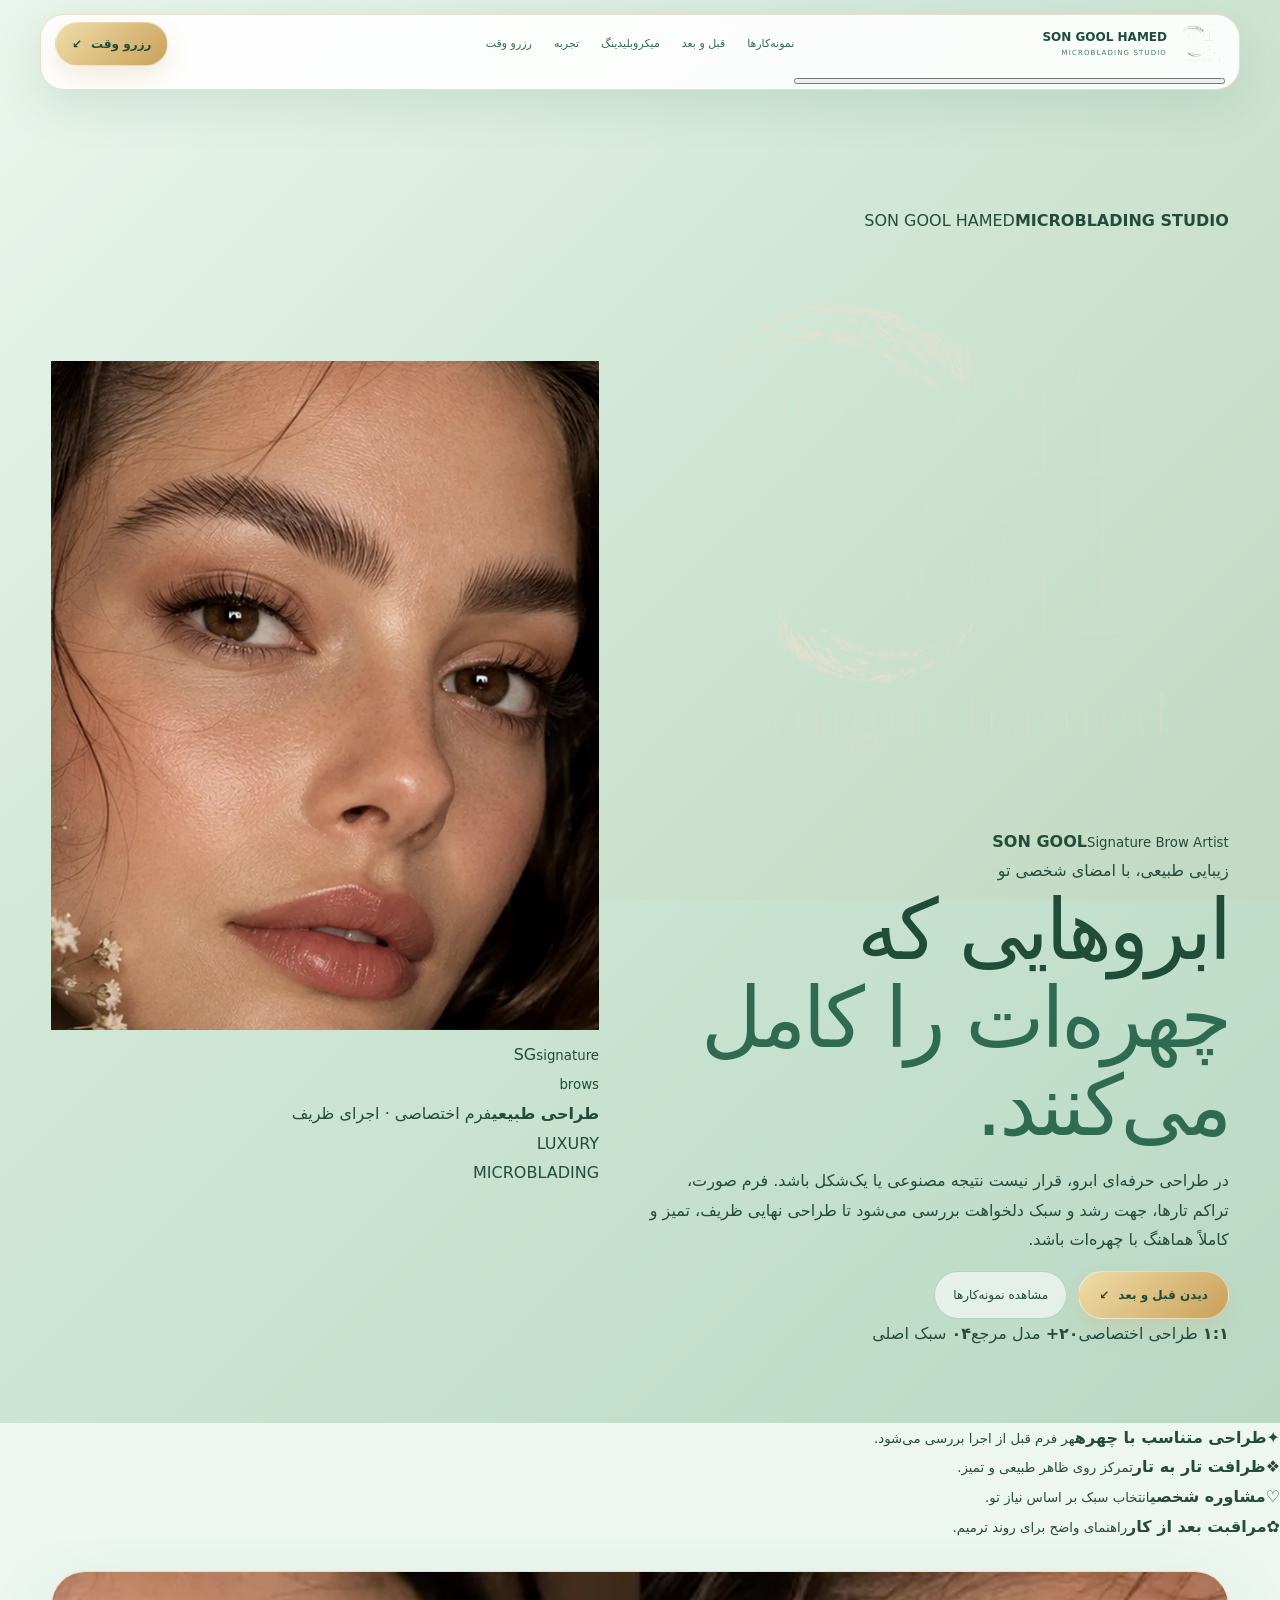
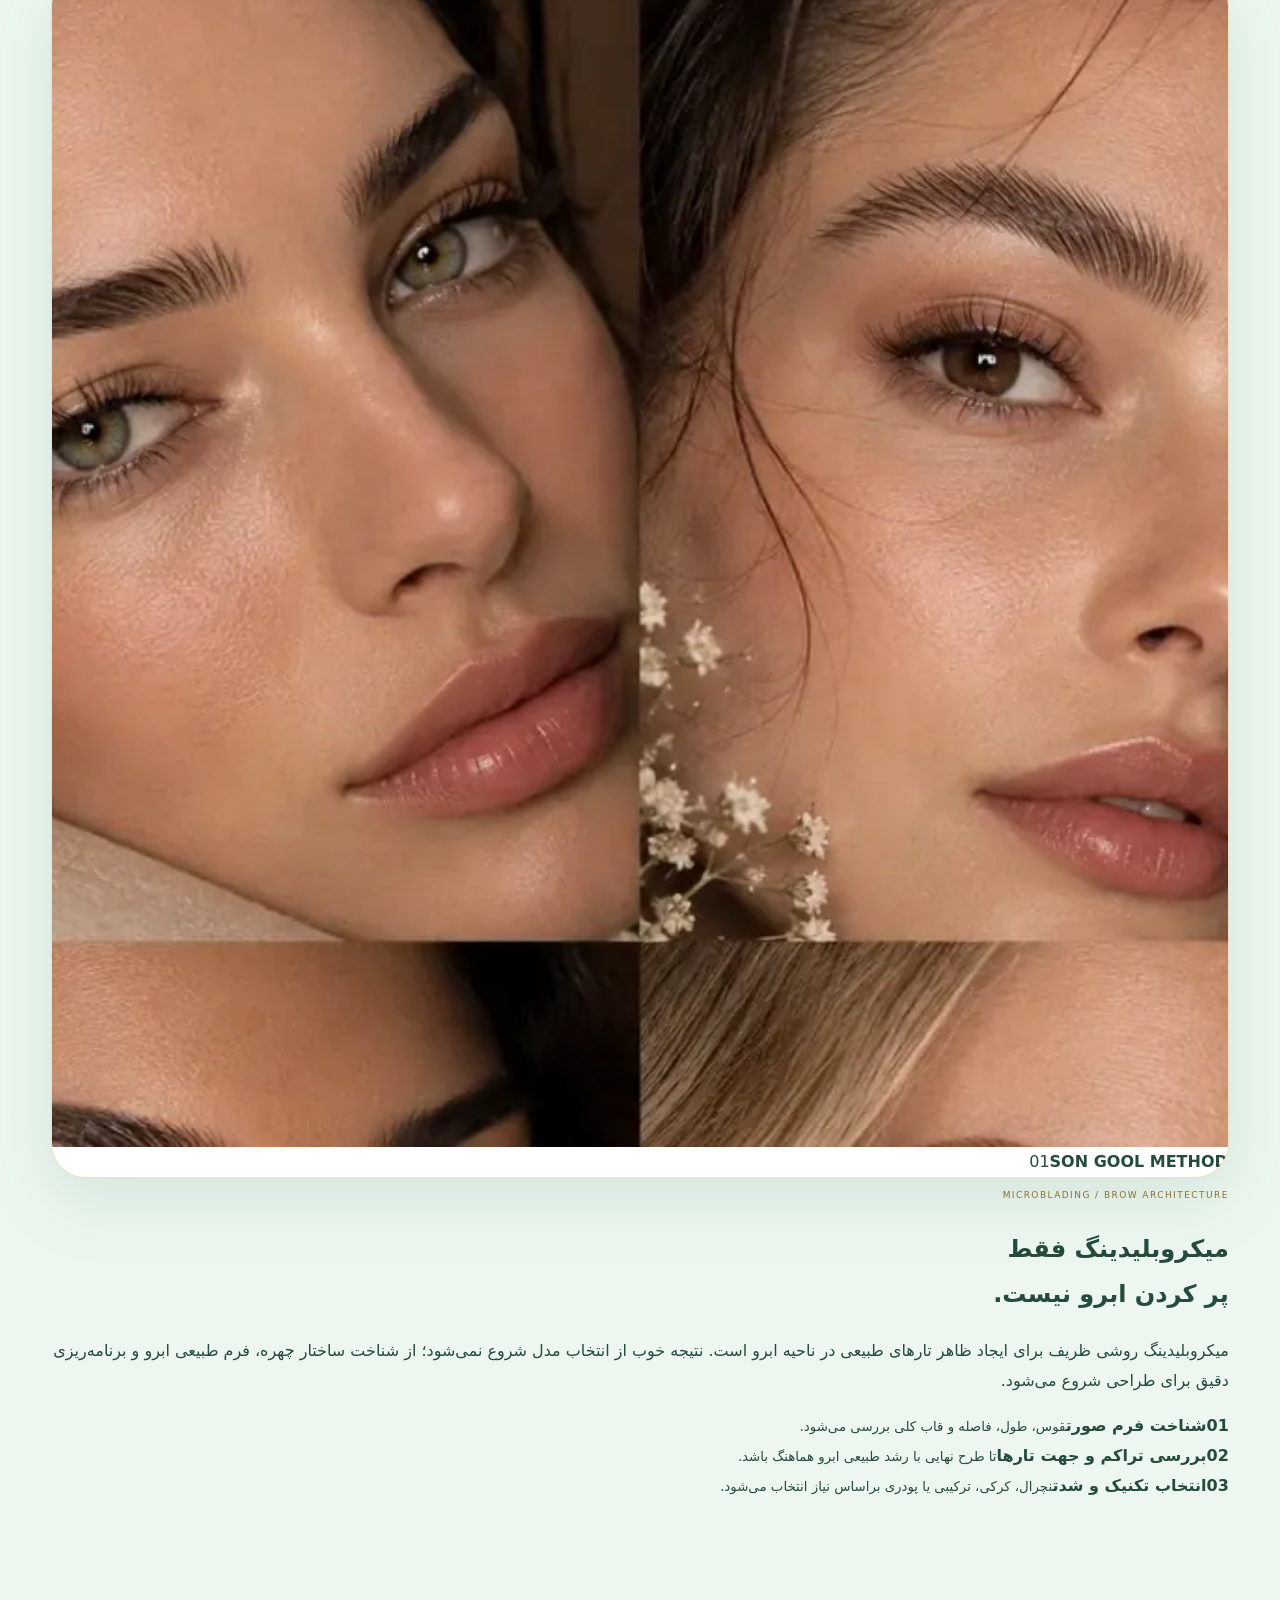
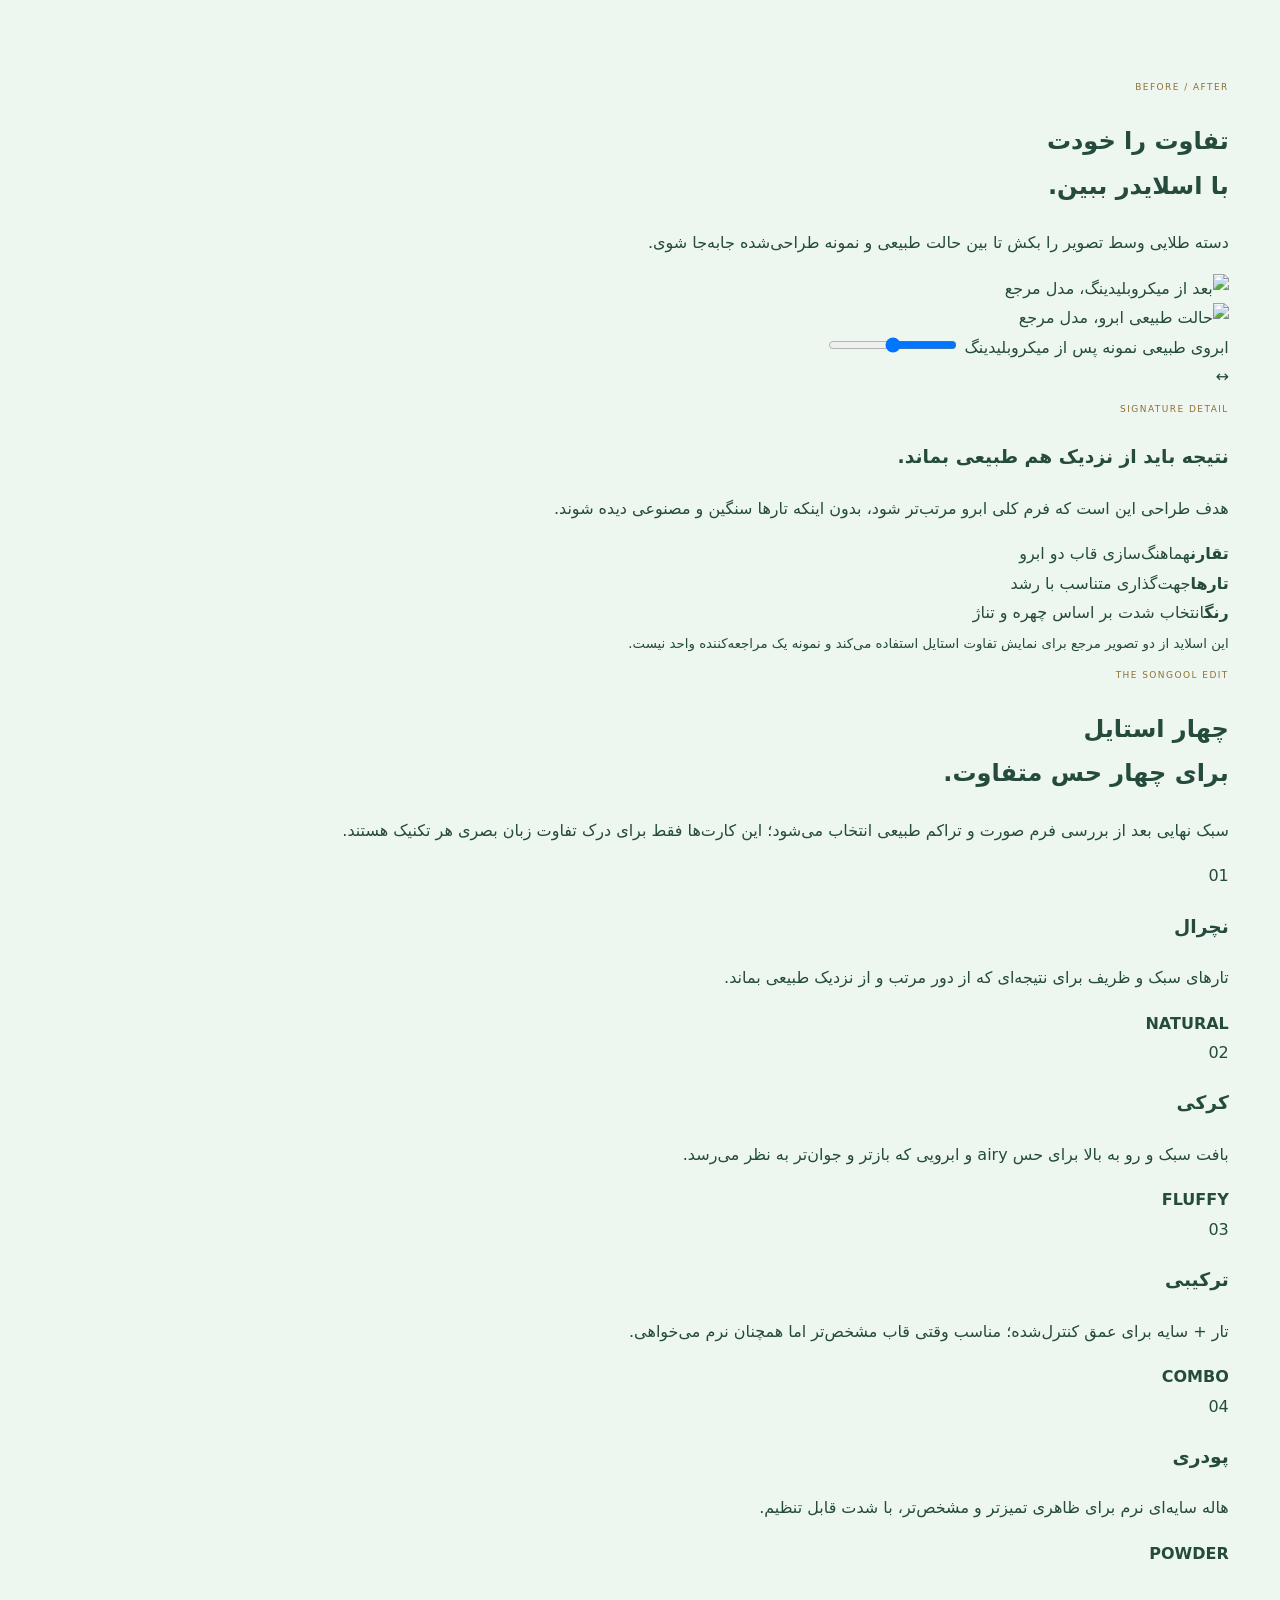
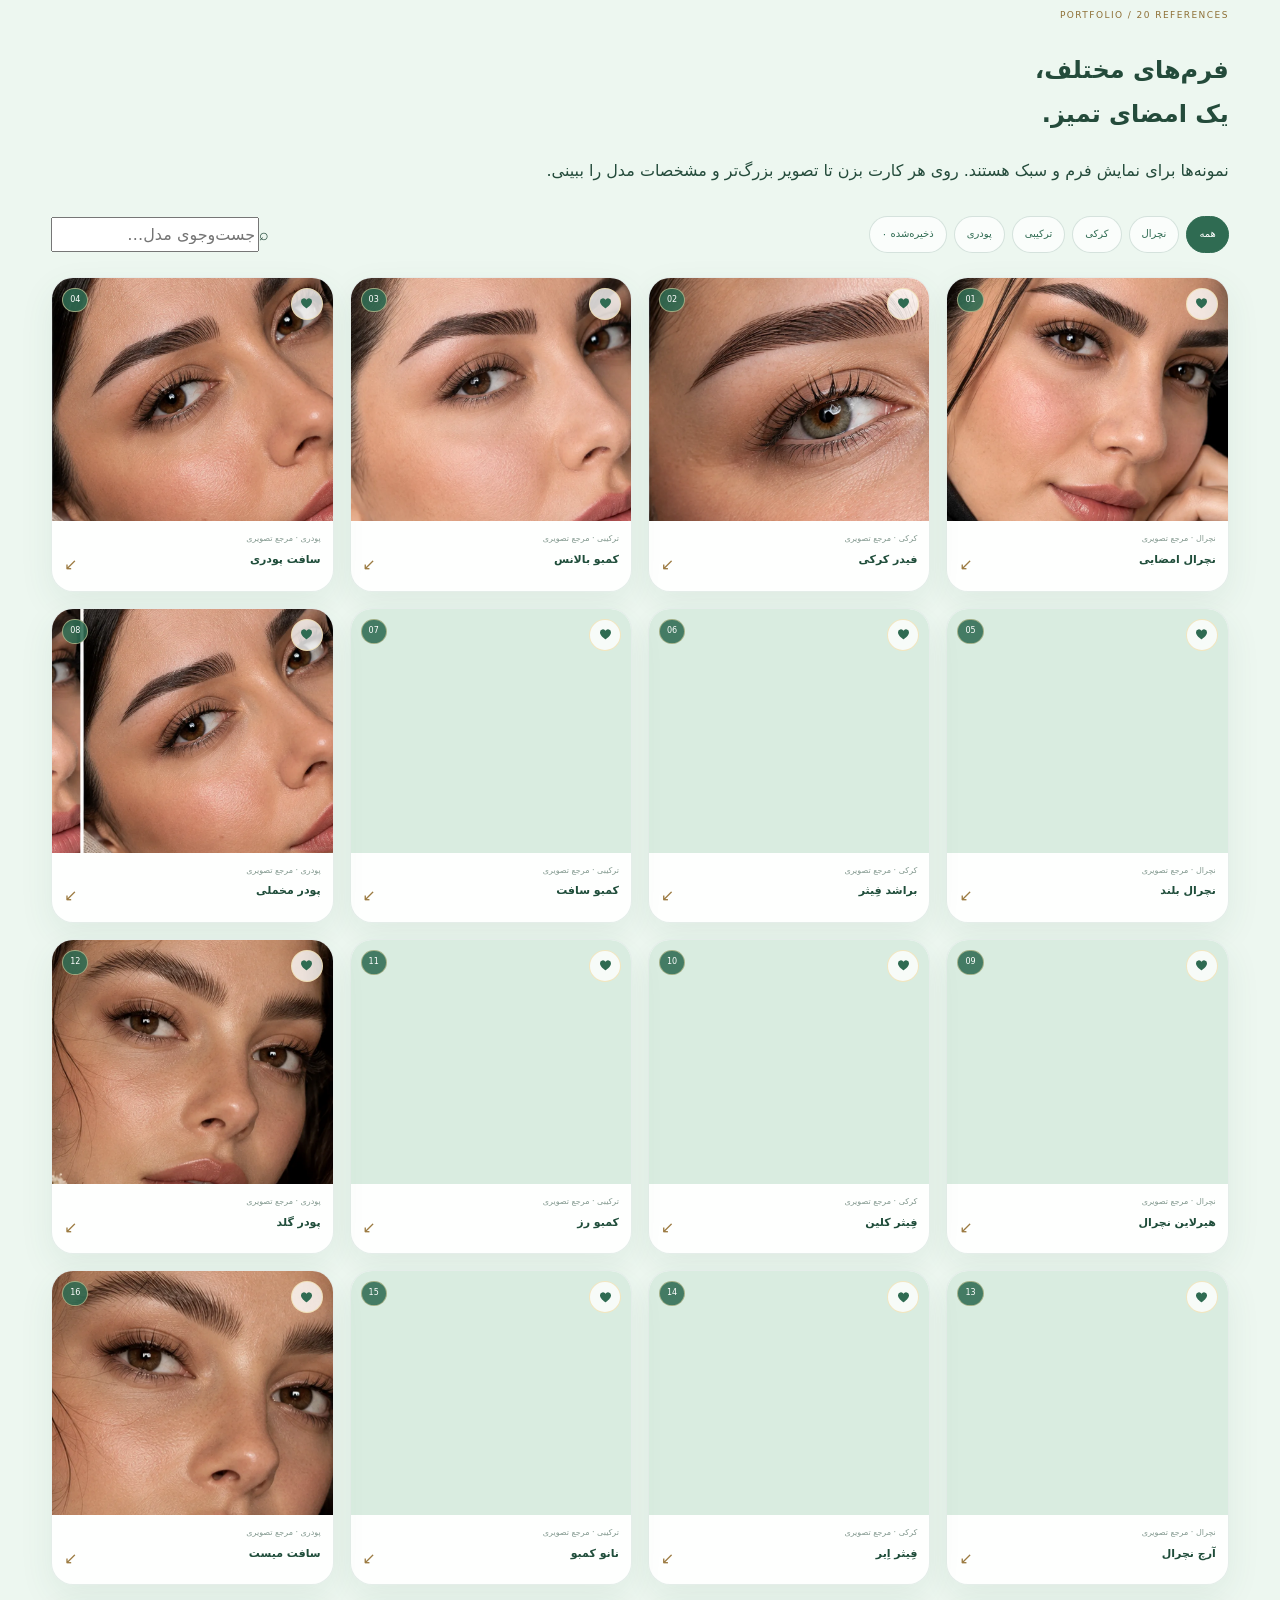
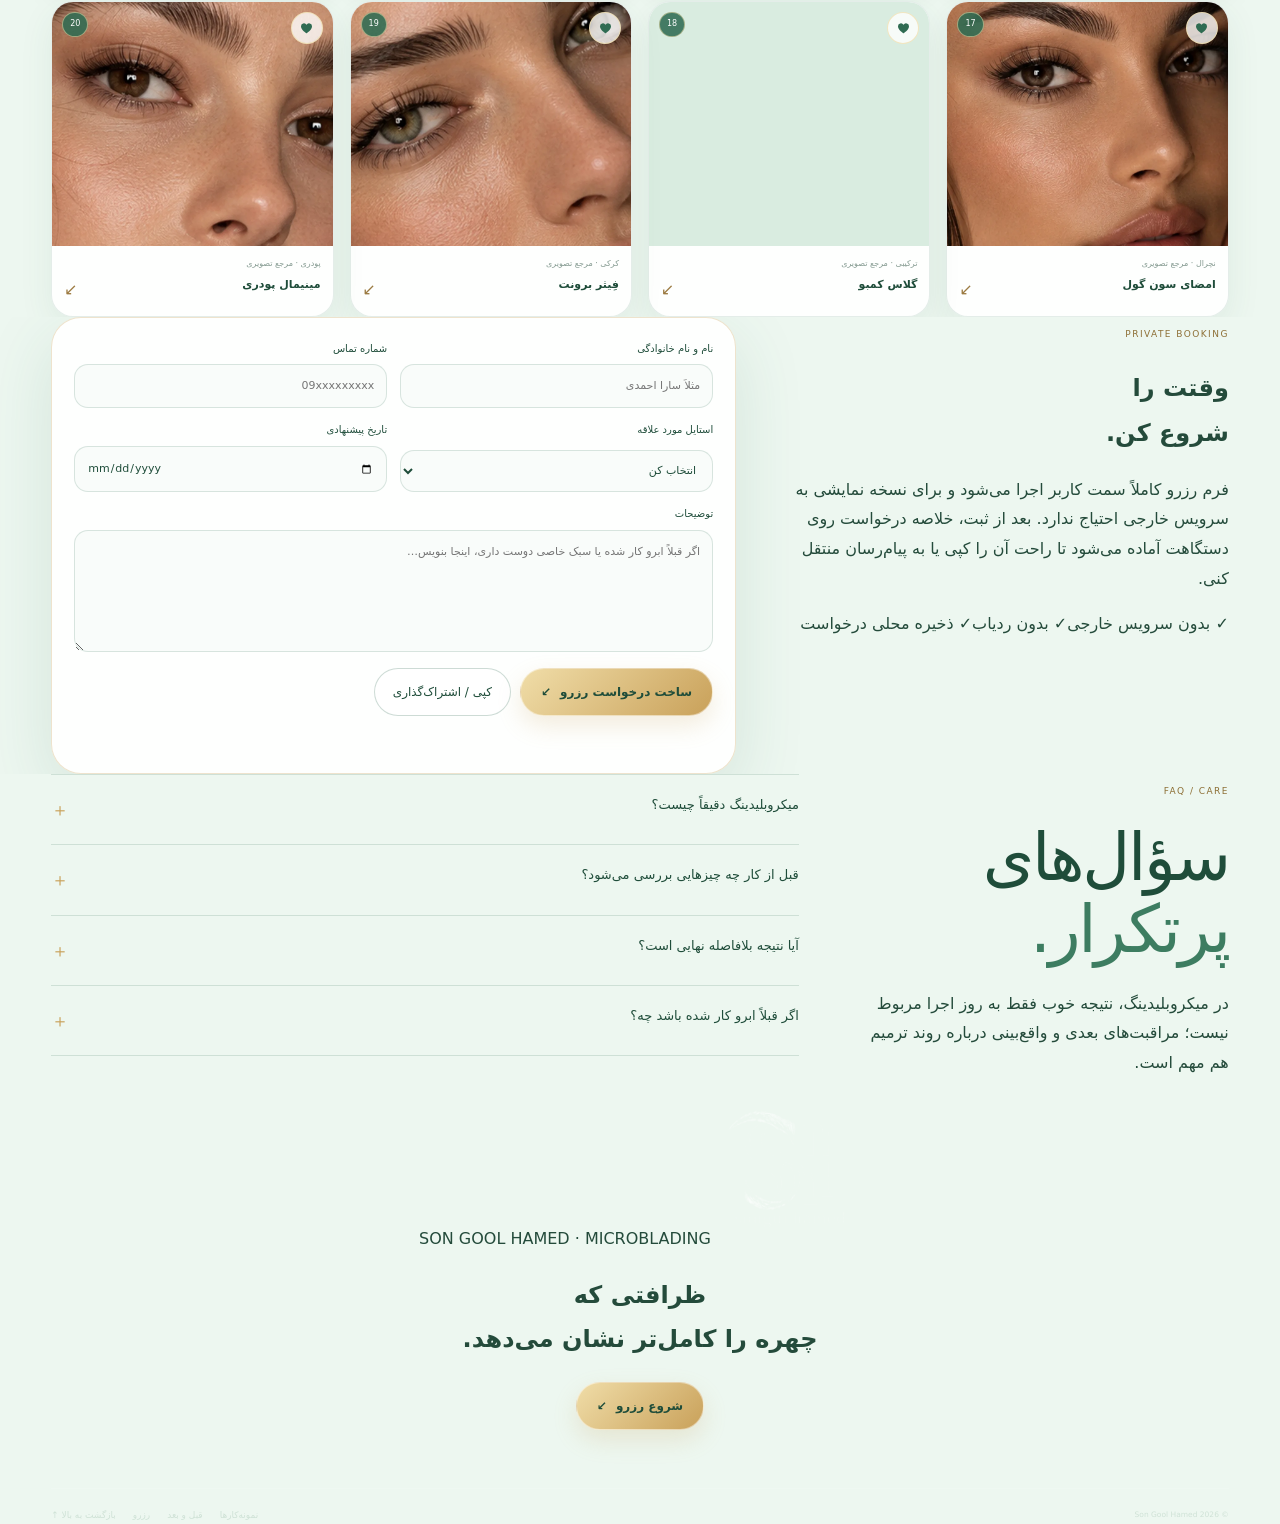
==== commit f4269f06: "Add files via upload" ====
--- a/index.html
+++ b/index.html
@@ -1,358 +1,178 @@
 <!doctype html>
 <html lang="fa" dir="rtl">
 <head>
-  <meta charset="utf-8">
-  <meta name="viewport" content="width=device-width, initial-scale=1, viewport-fit=cover">
-  <meta name="theme-color" content="#2f6b52">
-  <meta name="description" content="سون گول حامد — طراحی و میکروبلیدینگ ابرو با تمرکز بر فرم طبیعی، ظرافت و تجربه‌ای پریمیوم.">
-  <meta name="robots" content="index,follow">
-  <meta name="referrer" content="strict-origin-when-cross-origin">
-  <meta http-equiv="Content-Security-Policy" content="default-src 'self'; img-src 'self' data:; style-src 'self'; script-src 'self'; font-src 'self' data:; base-uri 'self'; form-action 'self'; object-src 'none'; frame-ancestors 'none'">
-  <meta http-equiv="X-Content-Type-Options" content="nosniff">
-  <meta http-equiv="Referrer-Policy" content="strict-origin-when-cross-origin">
-  <title>سون گول حامد | میکروبلیدینگ ابرو</title>
-  <link rel="icon" href="assets/images/songul-logo.png" type="image/png">
-  <link rel="preload" as="image" href="assets/images/hero-brow.webp" fetchpriority="high">
-  <link rel="stylesheet" href="assets/style.css">
+<meta charset="utf-8">
+<meta name="viewport" content="width=device-width,initial-scale=1,viewport-fit=cover">
+<meta name="theme-color" content="#4f8b6a">
+<meta name="description" content="سون گول حامد — استودیو تخصصی طراحی و میکروبلیدینگ ابرو با تمرکز بر نتیجه طبیعی، ظریف و لوکس.">
+<meta name="robots" content="index,follow">
+<title>سون گول حامد | Microblading Studio</title>
+<link rel="icon" href="assets/images/songul-logo.png" type="image/png">
+<link rel="stylesheet" href="assets/style.css">
 </head>
 <body>
-  <div class="page-glow" aria-hidden="true"></div>
-  <div class="petal-layer" id="petalLayer" aria-hidden="true"></div>
+<div class="page-glow" aria-hidden="true"></div>
+<div class="petals" id="petals" aria-hidden="true"></div>
 
-  <header class="site-header" id="top">
-    <a class="brand" href="#top" aria-label="سون گول حامد">
-      <img src="assets/images/songul-logo.png" alt="سون گول حامد">
-      <span><b>سون گول</b><small>MICROBLADING STUDIO</small></span>
-    </a>
+<header class="site-header" id="top">
+  <a class="brand" href="#top" aria-label="سون گول حامد">
+    <span class="brand-logo"><img src="assets/images/songul-logo.png" alt="سون گول حامد"></span>
+    <span class="brand-copy"><b>SON GOOL HAMED</b><small>MICROBLADING STUDIO</small></span>
+  </a>
+  <nav class="desktop-nav" aria-label="ناوبری اصلی">
+    <a href="#portfolio">نمونه‌کارها</a><a href="#before-after">قبل و بعد</a><a href="#method">میکروبلیدینگ</a><a href="#experience">تجربه</a><a href="#booking">رزرو وقت</a>
+  </nav>
+  <a class="header-cta" href="#booking">رزرو وقت <span>↙</span></a>
+  <button class="menu-btn" id="menuBtn" aria-label="باز کردن منو" aria-expanded="false"><i></i><i></i><i></i></button>
+</header>
 
-    <nav class="desktop-nav" aria-label="منوی اصلی">
-      <a href="#about">درباره سون گول</a>
-      <a href="#before-after">قبل و بعد</a>
-      <a href="#portfolio">نمونه‌کارها</a>
-      <a href="#guide">میکروبلیدینگ چیست؟</a>
-      <a href="#booking">رزرو</a>
-    </nav>
+<div class="mobile-menu" id="mobileMenu" hidden>
+  <a href="#portfolio">نمونه‌کارها</a><a href="#before-after">قبل و بعد</a><a href="#method">میکروبلیدینگ</a><a href="#experience">تجربه</a><a href="#booking">رزرو وقت</a>
+</div>
 
-    <a class="gold-btn header-cta" href="#booking">رزرو وقت <span>↙</span></a>
-    <button class="menu-button" id="menuButton" type="button" aria-label="باز کردن منو" aria-expanded="false" aria-controls="mobileMenu">
-      <i></i><i></i><i></i>
-    </button>
-  </header>
+<main>
+<section class="hero" aria-label="معرفی سون گول">
+  <img class="rose rose-hero-one" src="assets/images/rose-cluster.webp" alt="" aria-hidden="true">
+  <img class="rose rose-hero-two" src="assets/images/rose-cluster.webp" alt="" aria-hidden="true">
+  <div class="container hero-grid">
+    <div class="hero-copy">
+      <div class="hero-eyebrow"><span>SON GOOL HAMED</span><i></i><b>MICROBLADING STUDIO</b></div>
+      <div class="hero-logo-wrap"><img src="assets/images/songul-logo.png" alt="لوگوی سفید سون گول حامد"><div><b>SON GOOL</b><small>Signature Brow Artist</small></div></div>
+      <span class="gold-label">زیبایی طبیعی، با امضای شخصی تو</span>
+      <h1>ابروهایی که<br><em>چهره‌ات را کامل می‌کنند.</em></h1>
+      <p class="hero-lead">در طراحی حرفه‌ای ابرو، قرار نیست نتیجه مصنوعی یا یک‌شکل باشد. فرم صورت، تراکم تارها، جهت رشد و سبک دلخواهت بررسی می‌شود تا طراحی نهایی ظریف، تمیز و کاملاً هماهنگ با چهره‌ات باشد.</p>
+      <div class="hero-actions"><a class="gold-btn" href="#before-after">دیدن قبل و بعد <span>↙</span></a><a class="light-btn" href="#portfolio">مشاهده نمونه‌کارها</a></div>
+      <div class="hero-notes"><span><b>۱:۱</b> طراحی اختصاصی</span><span><b>۲۰+</b> مدل مرجع</span><span><b>۰۴</b> سبک اصلی</span></div>
+    </div>
+    <div class="hero-visual">
+      <div class="hero-frame">
+        <div class="hero-image-wrap"><img src="assets/images/portfolio-12.webp" alt="نمونه نزدیک ابروهای طراحی‌شده و طبیعی" fetchpriority="high"></div>
+        <div class="hero-gold-seal"><span>SG</span><small>signature<br>brows</small></div>
+        <div class="hero-caption"><b>طراحی طبیعی</b><span>فرم اختصاصی · اجرای ظریف</span></div>
+      </div>
+      <div class="hero-stamp">LUXURY<br><span>MICROBLADING</span></div>
+    </div>
+  </div>
+</section>
 
-  <div class="mobile-menu" id="mobileMenu" hidden>
-    <a href="#about">درباره سون گول</a>
-    <a href="#before-after">قبل و بعد</a>
-    <a href="#portfolio">نمونه‌کارها</a>
-    <a href="#guide">میکروبلیدینگ چیست؟</a>
-    <a href="#booking">رزرو وقت</a>
+<section class="promise-strip" aria-label="ویژگی های خدمات">
+  <div><span class="strip-icon">✦</span><b>طراحی متناسب با چهره</b><small>هر فرم قبل از اجرا بررسی می‌شود.</small></div>
+  <div><span class="strip-icon">❖</span><b>ظرافت تار به تار</b><small>تمرکز روی ظاهر طبیعی و تمیز.</small></div>
+  <div><span class="strip-icon">♡</span><b>مشاوره شخصی</b><small>انتخاب سبک بر اساس نیاز تو.</small></div>
+  <div><span class="strip-icon">✿</span><b>مراقبت بعد از کار</b><small>راهنمای واضح برای روند ترمیم.</small></div>
+</section>
+
+<section class="story section" id="method">
+  <img class="rose rose-section-left" src="assets/images/rose-cluster.webp" alt="" aria-hidden="true">
+  <div class="container story-grid">
+    <div class="story-card image-card">
+      <img src="assets/images/detail-brow.webp" alt="جزئیات ابرو و تکنیک ظریف" loading="lazy">
+      <div class="image-badge"><span>01</span><b>SON GOOL METHOD</b></div>
+    </div>
+    <div class="story-copy">
+      <span class="eyebrow">MICROBLADING / BROW ARCHITECTURE</span>
+      <h2>میکروبلیدینگ فقط<br><em>پر کردن ابرو نیست.</em></h2>
+      <p>میکروبلیدینگ روشی ظریف برای ایجاد ظاهر تارهای طبیعی در ناحیه ابرو است. نتیجه خوب از انتخاب مدل شروع نمی‌شود؛ از شناخت ساختار چهره، فرم طبیعی ابرو و برنامه‌ریزی دقیق برای طراحی شروع می‌شود.</p>
+      <div class="story-points">
+        <div><strong>01</strong><span><b>شناخت فرم صورت</b><small>قوس، طول، فاصله و قاب کلی بررسی می‌شود.</small></span></div>
+        <div><strong>02</strong><span><b>بررسی تراکم و جهت تارها</b><small>تا طرح نهایی با رشد طبیعی ابرو هماهنگ باشد.</small></span></div>
+        <div><strong>03</strong><span><b>انتخاب تکنیک و شدت</b><small>نچرال، کرکی، ترکیبی یا پودری براساس نیاز انتخاب می‌شود.</small></span></div>
+      </div>
+    </div>
   </div>
+</section>
 
-  <main>
-    <section class="hero section" aria-label="معرفی سون گول">
-      <img class="hero-rose hero-rose-a" src="assets/images/rose-main.webp" alt="" aria-hidden="true" width="150" height="150">
-      <img class="hero-rose hero-rose-b" src="assets/images/rose-right.webp" alt="" aria-hidden="true" width="144" height="170">
-      <div class="container hero-grid">
-        <div class="hero-copy">
-          <div class="eyebrow light">SON GOOL HAMED · BROW SPECIALIST</div>
-          <div class="hero-logo-box">
-            <img class="hero-logo" src="assets/images/songul-logo.png" alt="لوگوی سفید سون گول حامد">
-            <span>SON GOOL HAMED</span>
-          </div>
-          <p class="hero-kicker">میکروبلیدینگ ظریف، طراحی دقیق، حس لوکس</p>
-          <h1>ابرویی که با چهره‌ات<br><em>هماهنگ می‌شود.</em></h1>
-          <p class="hero-text">از فرم صورت و جهت رشد تارها تا انتخاب سبک و مراقبت بعد از کار، همه‌چیز با دقت بررسی می‌شود تا نتیجه طبیعی، مرتب و مخصوص خودت باشد.</p>
-          <div class="hero-actions">
-            <a class="gold-btn" href="#before-after">قبل و بعد را ببین <span>↙</span></a>
-            <a class="light-btn" href="#portfolio">دیدن نمونه‌کارها <span>↓</span></a>
-          </div>
-          <div class="hero-metrics" aria-label="خلاصه خدمات">
-            <div><strong>۱:۱</strong><span>طراحی اختصاصی</span></div>
-            <div><strong>۰۴</strong><span>سبک تخصصی</span></div>
-            <div><strong>۲۰+</strong><span>مرجع برای انتخاب</span></div>
-          </div>
-        </div>
+<section class="before-after-section section" id="before-after">
+  <img class="rose rose-section-right" src="assets/images/rose-cluster.webp" alt="" aria-hidden="true">
+  <div class="container">
+    <div class="section-heading centered">
+      <span class="eyebrow">BEFORE / AFTER</span>
+      <h2>تفاوت را خودت<br><em>با اسلایدر ببین.</em></h2>
+      <p>دسته طلایی وسط تصویر را بکش تا بین حالت طبیعی و نمونه طراحی‌شده جابه‌جا شوی.</p>
+    </div>
+    <div class="comparison-shell">
+      <div class="comparison" id="comparison" style="--split:50%">
+        <img class="comparison-after" src="assets/images/after-microblading.webp" alt="بعد از میکروبلیدینگ، مدل مرجع" loading="lazy">
+        <div class="comparison-before"><img src="assets/images/before-natural.webp" alt="حالت طبیعی ابرو، مدل مرجع" loading="lazy"></div>
+        <span class="compare-label label-before">ابروی طبیعی</span>
+        <span class="compare-label label-after">نمونه پس از میکروبلیدینگ</span>
+        <input id="comparisonRange" class="comparison-range" type="range" min="0" max="100" value="50" aria-label="میزان نمایش قبل و بعد">
+        <div class="comparison-line" aria-hidden="true"><span class="comparison-handle">↔</span></div>
+      </div>
+      <aside class="comparison-info">
+        <span class="eyebrow">SIGNATURE DETAIL</span>
+        <h3>نتیجه باید از نزدیک هم طبیعی بماند.</h3>
+        <p>هدف طراحی این است که فرم کلی ابرو مرتب‌تر شود، بدون اینکه تارها سنگین و مصنوعی دیده شوند.</p>
+        <div class="info-list"><div><b>تقارن</b><span>هماهنگ‌سازی قاب دو ابرو</span></div><div><b>تارها</b><span>جهت‌گذاری متناسب با رشد</span></div><div><b>رنگ</b><span>انتخاب شدت بر اساس چهره و تناژ</span></div></div>
+        <small class="demo-note">این اسلاید از دو تصویر مرجع برای نمایش تفاوت استایل استفاده می‌کند و نمونه یک مراجعه‌کننده واحد نیست.</small>
+      </aside>
+    </div>
+  </div>
+</section>
 
-        <div class="hero-visual">
-          <div class="hero-photo-frame">
-            <img src="assets/images/hero-brow.webp" alt="نمای نزدیک ابروهای مرتب و طبیعی" width="1024" height="1280" decoding="async" fetchpriority="high">
-            <div class="hero-photo-badge"><span>SON GOOL</span><b>MICROBLADING</b></div>
-          </div>
-          <div class="hero-note"><span>زیبایی طبیعی · فرم اختصاصی · اجرای ظریف</span><i></i></div>
-        </div>
-      </div>
-    </section>
+<section class="services section" id="experience">
+  <div class="container">
+    <div class="section-heading split"><div><span class="eyebrow">THE SONGOOL EDIT</span><h2>چهار استایل<br><em>برای چهار حس متفاوت.</em></h2></div><p>سبک نهایی بعد از بررسی فرم صورت و تراکم طبیعی انتخاب می‌شود؛ این کارت‌ها فقط برای درک تفاوت زبان بصری هر تکنیک هستند.</p></div>
+    <div class="service-grid">
+      <article class="service-card"><span>01</span><h3>نچرال</h3><p>تارهای سبک و ظریف برای نتیجه‌ای که از دور مرتب و از نزدیک طبیعی بماند.</p><b>NATURAL</b></article>
+      <article class="service-card"><span>02</span><h3>کرکی</h3><p>بافت سبک و رو به بالا برای حس airy و ابرویی که بازتر و جوان‌تر به نظر می‌رسد.</p><b>FLUFFY</b></article>
+      <article class="service-card featured"><span>03</span><h3>ترکیبی</h3><p>تار + سایه برای عمق کنترل‌شده؛ مناسب وقتی قاب مشخص‌تر اما همچنان نرم می‌خواهی.</p><b>COMBO</b></article>
+      <article class="service-card"><span>04</span><h3>پودری</h3><p>هاله سایه‌ای نرم برای ظاهری تمیزتر و مشخص‌تر، با شدت قابل تنظیم.</p><b>POWDER</b></article>
+    </div>
+  </div>
+</section>
 
-    <section class="trust-strip" aria-label="ویژگی‌های برند">
-      <div class="container trust-grid">
-        <div><span class="trust-icon">✦</span><strong>فرم اختصاصی برای چهره</strong><small>هیچ فرم ثابتی برای همه استفاده نمی‌شود.</small></div>
-        <div><span class="trust-icon">❖</span><strong>تمرکز روی تارهای طبیعی</strong><small>هدف، هماهنگی با پایه و جهت رشد ابروست.</small></div>
-        <div><span class="trust-icon">♡</span><strong>تجربه آرام و خصوصی</strong><small>از مشاوره تا مراقبت، مرحله‌به‌مرحله همراهت هستیم.</small></div>
-        <div><span class="trust-icon">✿</span><strong>مراقبت بعد از اجرا</strong><small>دستور مراقبت شفاف و قابل اجرا دریافت می‌کنی.</small></div>
-      </div>
-    </section>
+<section class="portfolio section" id="portfolio">
+  <img class="rose rose-portfolio" src="assets/images/rose-cluster.webp" alt="" aria-hidden="true">
+  <div class="container">
+    <div class="section-heading split"><div><span class="eyebrow">PORTFOLIO / 20 REFERENCES</span><h2>فرم‌های مختلف،<br><em>یک امضای تمیز.</em></h2></div><p>نمونه‌ها برای نمایش فرم و سبک هستند. روی هر کارت بزن تا تصویر بزرگ‌تر و مشخصات مدل را ببینی.</p></div>
+    <div class="portfolio-toolbar"><div class="filters" id="filters"><button class="active" data-filter="all">همه</button><button data-filter="natural">نچرال</button><button data-filter="fluffy">کرکی</button><button data-filter="combo">ترکیبی</button><button data-filter="powder">پودری</button><button data-filter="saved">ذخیره‌شده <span id="savedCount">۰</span></button></div><label class="search"><span>⌕</span><input id="search" type="search" placeholder="جست‌وجوی مدل…" aria-label="جستجوی نمونه کار"></label></div>
+    <div class="gallery" id="gallery"></div>
+  </div>
+</section>
 
-    <section class="section about-section" id="about">
-      <img class="section-rose rose-left" src="assets/images/rose-main.webp" alt="" aria-hidden="true" width="150" height="158">
-      <div class="container about-grid">
-        <div class="about-media reveal">
-          <div class="image-card">
-            <img src="assets/images/detail-brow.webp" alt="نمای نزدیک جزئیات ابرو" loading="lazy" decoding="async" width="1024" height="1024">
-            <span class="media-label">SON GOOL SIGNATURE</span>
-          </div>
-        </div>
-        <div class="about-copy reveal">
-          <span class="eyebrow">ABOUT / SON GOOL</span>
-          <h2>میکروبلیدینگ برای من،<br><em>فقط چند خط روی ابرو نیست.</em></h2>
-          <p>هر اجرای خوب از شناخت چهره شروع می‌شود. فرم ابرو، فاصله چشم‌ها، قوس طبیعی، تراکم تارها، نوع پوست و سابقه‌ی کارهای قبلی، همگی روی طراحی نهایی اثر دارند.</p>
-          <p>هدف این است که بعد از کار، ابرو بخشی از چهره به نظر برسد؛ نه یک عنصر جدا و سنگین. خطوط باید ظریف و کنترل‌شده باشند و در کنار فرم طبیعی صورت بنشینند.</p>
-          <div class="feature-list">
-            <div><b>۰۱</b><span>بررسی فرم طبیعی و ساختار ابرو</span></div>
-            <div><b>۰۲</b><span>انتخاب سبک و شدت مناسب برای چهره</span></div>
-            <div><b>۰۳</b><span>هماهنگی فرم پیش از اجرای نهایی</span></div>
-          </div>
-          <a class="text-link" href="#guide">درباره مراحل، سبک‌ها و مراقبت بیشتر <span>→</span></a>
-        </div>
-      </div>
-    </section>
+<section class="booking section" id="booking">
+  <div class="container booking-grid">
+    <div class="booking-copy"><span class="eyebrow">PRIVATE BOOKING</span><h2>وقتت را<br><em>شروع کن.</em></h2><p>فرم رزرو کاملاً سمت کاربر اجرا می‌شود و برای نسخه نمایشی به سرویس خارجی احتیاج ندارد. بعد از ثبت، خلاصه درخواست روی دستگاهت آماده می‌شود تا راحت آن را کپی یا به پیام‌رسان منتقل کنی.</p><div class="booking-points"><span>✓ بدون سرویس خارجی</span><span>✓ بدون ردیاب</span><span>✓ ذخیره محلی درخواست</span></div></div>
+    <form class="booking-card" id="bookingForm">
+      <div class="field"><label for="name">نام و نام خانوادگی</label><input id="name" name="name" autocomplete="name" placeholder="مثلاً سارا احمدی" required></div>
+      <div class="field"><label for="phone">شماره تماس</label><input id="phone" name="phone" inputmode="tel" autocomplete="tel" placeholder="09xxxxxxxxx" required></div>
+      <div class="field"><label for="style">استایل مورد علاقه</label><select id="style" name="style"><option value="">انتخاب کن</option><option>نچرال</option><option>کرکی</option><option>ترکیبی</option><option>پودری</option><option>هنوز مطمئن نیستم</option></select></div>
+      <div class="field"><label for="date">تاریخ پیشنهادی</label><input id="date" type="date" name="date"></div>
+      <div class="field full"><label for="message">توضیحات</label><textarea id="message" name="message" rows="4" placeholder="اگر قبلاً ابرو کار شده یا سبک خاصی دوست داری، اینجا بنویس…"></textarea></div>
+      <div class="form-actions full"><button class="gold-btn" type="submit">ساخت درخواست رزرو <span>↙</span></button><button class="light-btn" type="button" id="shareBtn">کپی / اشتراک‌گذاری</button></div>
+      <p class="form-status full" id="status" aria-live="polite"></p>
+    </form>
+  </div>
+</section>
 
-    <section class="section before-after-section" id="before-after">
-      <img class="section-rose rose-right" src="assets/images/rose-right.webp" alt="" aria-hidden="true" width="144" height="170">
-      <div class="container">
-        <div class="section-head reveal">
-          <div>
-            <span class="eyebrow">BEFORE / AFTER</span>
-            <h2>با دست خودت بکش و<br><em>تفاوت را ببین.</em></h2>
-          </div>
-          <p>دسته‌ی وسط را روی هر تصویر بکش. برای شفافیت، سمت «قبل» در این نسخه یک شبیه‌سازی آموزشی از همان مرجع تصویری است و نمونه‌ی واقعی قبل/بعد محسوب نمی‌شود.</p>
-        </div>
+<section class="faq section">
+  <div class="container faq-grid">
+    <div><span class="eyebrow">FAQ / CARE</span><h2>سؤال‌های<br><em>پرتکرار.</em></h2><p>در میکروبلیدینگ، نتیجه خوب فقط به روز اجرا مربوط نیست؛ مراقبت‌های بعدی و واقع‌بینی درباره روند ترمیم هم مهم است.</p></div>
+    <div class="faq-list">
+      <details><summary>میکروبلیدینگ دقیقاً چیست؟ <span>＋</span></summary><p>روشی برای ایجاد ظاهر تارهای طبیعی در ابرو با طراحی و اجرای بسیار ظریف است. مناسب بودن آن باید با توجه به پوست، ابرو و سابقه کارهای قبلی بررسی شود.</p></details>
+      <details><summary>قبل از کار چه چیزهایی بررسی می‌شود؟ <span>＋</span></summary><p>فرم صورت، تقارن، تراکم، جهت رشد، رنگ مو و ابرو، سابقه کار قبلی و نتیجه‌ای که دوست داری دیده شود.</p></details>
+      <details><summary>آیا نتیجه بلافاصله نهایی است؟ <span>＋</span></summary><p>نه. ظاهر ابرو در روزهای اول ثابت نیست و با روند ترمیم تغییر می‌کند؛ ارزیابی نهایی باید طبق توصیه متخصص انجام شود.</p></details>
+      <details><summary>اگر قبلاً ابرو کار شده باشد چه؟ <span>＋</span></summary><p>باید وضعیت رنگ و فرم قبلی بررسی شود. در بعضی موارد ممکن است ابتدا اصلاح یا ارزیابی اثر کار قبلی لازم باشد.</p></details>
+    </div>
+  </div>
+</section>
 
-        <div class="ba-grid">
-          <article class="ba-card reveal">
-            <div class="ba-title"><span>01 / NATURAL</span><strong>نچرال امضایی</strong></div>
-            <div class="before-after" style="--split:50%">
-              <img class="ba-after" src="assets/images/portfolio-01.webp" alt="نمونه نچرال" loading="lazy" decoding="async" width="900" height="700">
-              <div class="ba-before"><img src="assets/images/portfolio-01.webp" alt="نمایش آموزشی قبل از طراحی" loading="lazy" decoding="async" width="900" height="700"></div>
-              <span class="ba-pill ba-before-pill">قبل · آموزشی</span>
-              <span class="ba-pill ba-after-pill">بعد · مرجع</span>
-              <input class="ba-range" type="range" min="0" max="100" value="50" aria-label="جابجایی مقایسه قبل و بعد">
-              <span class="ba-line" aria-hidden="true"></span>
-              <span class="ba-knob" aria-hidden="true">↔</span>
-            </div>
-            <p>تارهای ظریف و فضای باز برای نتیجه‌ای سبک و طبیعی.</p>
-          </article>
+<footer class="footer">
+  <img class="footer-rose footer-rose-right" src="assets/images/rose-cluster.webp" alt="" aria-hidden="true">
+  <img class="footer-rose footer-rose-left" src="assets/images/rose-cluster.webp" alt="" aria-hidden="true">
+  <div class="container footer-inner">
+    <div class="footer-logo-wrap"><img src="assets/images/songul-logo.png" class="footer-logo" alt="سون گول حامد"><span>SON GOOL HAMED · MICROBLADING</span></div>
+    <h2>ظرافتی که<br><em>چهره را کامل‌تر نشان می‌دهد.</em></h2>
+    <a class="gold-btn" href="#booking">شروع رزرو <span>↙</span></a>
+    <div class="footer-bottom"><small>© 2026 Son Gool Hamed</small><div><a href="#portfolio">نمونه‌کارها</a><a href="#before-after">قبل و بعد</a><a href="#booking">رزرو</a><a href="#top">بازگشت به بالا ↑</a></div></div>
+  </div>
+</footer>
+</main>
 
-          <article class="ba-card reveal">
-            <div class="ba-title"><span>02 / FLUFFY</span><strong>کرکی و airy</strong></div>
-            <div class="before-after" style="--split:50%">
-              <img class="ba-after" src="assets/images/portfolio-06.webp" alt="نمونه کرکی" loading="lazy" decoding="async" width="900" height="700">
-              <div class="ba-before"><img src="assets/images/portfolio-06.webp" alt="نمایش آموزشی قبل از طراحی" loading="lazy" decoding="async" width="900" height="700"></div>
-              <span class="ba-pill ba-before-pill">قبل · آموزشی</span>
-              <span class="ba-pill ba-after-pill">بعد · مرجع</span>
-              <input class="ba-range" type="range" min="0" max="100" value="50" aria-label="جابجایی مقایسه قبل و بعد">
-              <span class="ba-line" aria-hidden="true"></span>
-              <span class="ba-knob" aria-hidden="true">↔</span>
-            </div>
-            <p>چیدمان رو به بالا با حس براش‌خورده و سبک.</p>
-          </article>
+<dialog class="modal" id="modal"><button class="modal-close" id="modalClose" aria-label="بستن">×</button><div class="modal-media"><img id="modalImg" alt=""></div><div class="modal-content"><span id="modalMeta" class="eyebrow"></span><h3 id="modalTitle"></h3><p id="modalDesc"></p><div class="modal-actions"><button class="gold-btn" id="modalBook">انتخاب برای رزرو <span>↙</span></button><button class="light-btn" id="modalFav">ذخیره مدل</button></div></div></dialog>
 
-          <article class="ba-card reveal">
-            <div class="ba-title"><span>03 / COMBO</span><strong>ترکیبی کنترل‌شده</strong></div>
-            <div class="before-after" style="--split:50%">
-              <img class="ba-after" src="assets/images/portfolio-15.webp" alt="نمونه ترکیبی" loading="lazy" decoding="async" width="900" height="700">
-              <div class="ba-before"><img src="assets/images/portfolio-15.webp" alt="نمایش آموزشی قبل از طراحی" loading="lazy" decoding="async" width="900" height="700"></div>
-              <span class="ba-pill ba-before-pill">قبل · آموزشی</span>
-              <span class="ba-pill ba-after-pill">بعد · مرجع</span>
-              <input class="ba-range" type="range" min="0" max="100" value="50" aria-label="جابجایی مقایسه قبل و بعد">
-              <span class="ba-line" aria-hidden="true"></span>
-              <span class="ba-knob" aria-hidden="true">↔</span>
-            </div>
-            <p>جزئیات تار در کنار سایه‌ی ملایم برای عمق بصری متعادل.</p>
-          </article>
-        </div>
-      </div>
-    </section>
-
-    <section class="section portfolio-section" id="portfolio">
-      <img class="section-rose rose-left rose-left-large" src="assets/images/rose-main.webp" alt="" aria-hidden="true" width="150" height="150">
-      <div class="container">
-        <div class="section-head reveal">
-          <div>
-            <span class="eyebrow">THE BROW EDIT · 20 REFERENCES</span>
-            <h2>مدل‌های مختلف را ببین،<br><em>سبک خودت را پیدا کن.</em></h2>
-          </div>
-          <p>این گالری برای مقایسه‌ی استایل‌هاست. هر تصویر را می‌توان باز کرد، ذخیره کرد و هنگام مشاوره به‌عنوان مرجع سلیقه نشان داد.</p>
-        </div>
-
-        <div class="portfolio-toolbar">
-          <div class="filters" id="filters" role="tablist" aria-label="فیلتر نمونه‌کارها">
-            <button class="active" type="button" data-filter="all">همه <small>۲۰</small></button>
-            <button type="button" data-filter="natural">نچرال</button>
-            <button type="button" data-filter="fluffy">کرکی</button>
-            <button type="button" data-filter="combo">ترکیبی</button>
-            <button type="button" data-filter="powder">پودری</button>
-            <button type="button" data-filter="saved">ذخیره‌شده <small id="savedCount">۰</small></button>
-          </div>
-          <label class="search-box"><span>⌕</span><input id="searchInput" type="search" placeholder="جست‌وجوی مدل…" aria-label="جست‌وجوی مدل"></label>
-        </div>
-        <div class="gallery" id="gallery" aria-live="polite"></div>
-      </div>
-    </section>
-
-    <section class="section guide-section" id="guide">
-      <img class="section-rose rose-right rose-small" src="assets/images/rose-flower.webp" alt="" aria-hidden="true" width="116" height="158">
-      <div class="container">
-        <div class="section-head reveal">
-          <div>
-            <span class="eyebrow">MICROBLADING GUIDE</span>
-            <h2>میکروبلیدینگ<br><em>دقیقاً چیست؟</em></h2>
-          </div>
-          <p>میکروبلیدینگ روشی برای ایجاد خطوط ظریف شبیه تار مو در ناحیه‌ی ابروست. کیفیت نتیجه فقط به اجرای خطوط محدود نیست؛ طراحی، تناژ، نوع پوست، پایه‌ی طبیعی ابرو و مراقبت بعد از کار هم در ظاهر نهایی نقش دارند.</p>
-        </div>
-        <div class="guide-layout">
-          <div class="guide-intro-card reveal">
-            <span class="guide-number">۰۱</span>
-            <h3>چرا طراحی قبل از اجرا مهم است؟</h3>
-            <p>چون ابرو بخشی از قاب صورت است. ابتدا فرم کلی، قوس، طول، ضخامت و جهت تارها بررسی می‌شود و بعد تکنیک متناسب با آن انتخاب می‌شود.</p>
-            <div class="guide-quote">«طراحی خوب باید آن‌قدر با چهره هماهنگ باشد که مخاطب اول فرم صورت را ببیند، نه تکنیک را.»</div>
-          </div>
-          <div class="guide-cards">
-            <article class="info-card reveal"><span>۰۲</span><h3>نوع پوست چه اثری دارد؟</h3><p>بافت، میزان چربی و رفتار پوست می‌تواند روی ماندگاری ظاهری خطوط و انتخاب شدت کار اثر بگذارد. به همین دلیل یک نسخه‌ی ثابت برای همه وجود ندارد.</p></article>
-            <article class="info-card reveal"><span>۰۳</span><h3>چه سبک‌هایی وجود دارد؟</h3><p>نچرال برای حس مینیمال، کرکی برای بافت رو به بالا، ترکیبی برای تار + سایه و پودری برای هاله‌ی نرم‌تر و مرتب‌تر.</p></article>
-            <article class="info-card reveal"><span>۰۴</span><h3>بعد از اجرا چه اتفاقی می‌افتد؟</h3><p>ظاهر روز اول نتیجه‌ی نهایی نیست. پوست در روند ترمیم تغییر می‌کند و رنگ نیز می‌تواند در روزهای بعد ملایم‌تر دیده شود.</p></article>
-            <article class="info-card reveal"><span>۰۵</span><h3>مراقبت چرا مهم است؟</h3><p>دستکاری، اصطکاک، محصولات نامناسب یا بی‌توجهی به دستور متخصص می‌تواند روند ترمیم را مختل کند. مراقبت بخشی از فرایند است، نه یک مرحله‌ی فرعی.</p></article>
-          </div>
-        </div>
-      </div>
-    </section>
-
-    <section class="section process-section">
-      <div class="container process-grid">
-        <div class="process-visual reveal">
-          <div class="process-orbit"><span>SON GOOL</span><strong>۰۴</strong><small>STEPS</small></div>
-          <img class="process-rose" src="assets/images/rose-main.webp" alt="" aria-hidden="true" width="150" height="158">
-        </div>
-        <div class="process-copy reveal">
-          <span class="eyebrow">THE SON GOOL EXPERIENCE</span>
-          <h2>از اولین پیام تا<br><em>آخرین نگاه در آینه.</em></h2>
-          <div class="process-list">
-            <div><b>۰۱</b><strong>مشاوره</strong><span>شناخت فرم، سابقه و سلیقه</span></div>
-            <div><b>۰۲</b><strong>Mapping</strong><span>هماهنگی تقارن، قوس و قاب کلی</span></div>
-            <div><b>۰۳</b><strong>Signature Work</strong><span>اجرای تکنیک انتخاب‌شده با تمرکز روی ظرافت</span></div>
-            <div><b>۰۴</b><strong>Aftercare</strong><span>توضیح مراقبت و زمان مناسب ارزیابی نتیجه</span></div>
-          </div>
-        </div>
-      </div>
-    </section>
-
-    <section class="section styles-section">
-      <div class="container">
-        <div class="section-head reveal">
-          <div>
-            <span class="eyebrow">FOUR BROW LANGUAGES</span>
-            <h2>چهار سبک،<br><em>چهار حس متفاوت.</em></h2>
-          </div>
-          <p>برای شروع می‌توانی یک سبک را انتخاب کنی، اما فرم نهایی همیشه با توجه به چهره و پایه‌ی طبیعی ابرو شخصی‌سازی می‌شود.</p>
-        </div>
-        <div class="style-grid">
-          <article class="style-card reveal"><span>۰۱</span><h3>نچرال</h3><p>تارهای ظریف و فضای باز برای یک حس کاملاً طبیعی.</p><b>NATURAL</b></article>
-          <article class="style-card reveal"><span>۰۲</span><h3>کرکی</h3><p>تارهای رو به بالا و بافت سبک برای ابروی airy.</p><b>FLUFFY</b></article>
-          <article class="style-card reveal"><span>۰۳</span><h3>ترکیبی</h3><p>تار + سایه برای تعادل بین بافت و عمق.</p><b>COMBO</b></article>
-          <article class="style-card reveal"><span>۰۴</span><h3>پودری</h3><p>هاله‌ی نرم برای قاب مرتب‌تر و آرایش‌پذیرتر.</p><b>POWDER</b></article>
-        </div>
-      </div>
-    </section>
-
-    <section class="section care-section">
-      <img class="section-rose rose-left rose-small" src="assets/images/rose-right.webp" alt="" aria-hidden="true" width="144" height="170">
-      <div class="container care-grid">
-        <div class="care-panel reveal">
-          <span class="eyebrow light">AFTERCARE</span>
-          <h2>مراقبت درست،<br><em>جزئی از نتیجه است.</em></h2>
-          <div class="care-list">
-            <div><b>۱</b><p>ناحیه را دقیقاً طبق دستور متخصص تمیز و خشک نگه دار.</p></div>
-            <div><b>۲</b><p>پوسته‌ها را جدا نکن و اجازه بده روند ترمیم طبیعی پیش برود.</p></div>
-            <div><b>۳</b><p>در روزهای اول از فشار، اصطکاک و محصولات نامناسب روی ناحیه دوری کن.</p></div>
-            <div><b>۴</b><p>برای ارزیابی نهایی، زمان پیشنهادی متخصص را در نظر بگیر.</p></div>
-          </div>
-        </div>
-        <div class="care-card reveal">
-          <span class="care-icon">✿</span>
-          <h3>نتیجه خوب فقط از اجرا نمی‌آید.</h3>
-          <p>انتخاب درست، توضیح شفاف، مراقبت منظم و صبر برای طی شدن روند ترمیم، کنار هم نتیجه‌ی حرفه‌ای‌تری می‌سازند.</p>
-          <span class="care-signature">SON GOOL HAMED</span>
-        </div>
-      </div>
-    </section>
-
-    <section class="section booking-section" id="booking">
-      <img class="section-rose rose-right" src="assets/images/rose-main.webp" alt="" aria-hidden="true" width="150" height="150">
-      <div class="container booking-grid">
-        <div class="booking-intro reveal">
-          <span class="eyebrow">PRIVATE BOOKING</span>
-          <h2>برای مشاوره،<br><em>درخواستت را ثبت کن.</em></h2>
-          <p>این فرم بدون سرویس خارجی کار می‌کند. برای نسخه‌ی فعلی، اطلاعات درخواست فقط در همین مرورگر ذخیره می‌شود و می‌توانی متن درخواست را کپی یا با قابلیت اشتراک‌گذاری گوشی ارسال کنی.</p>
-          <div class="privacy-note">بدون اسکریپت خارجی · بدون iframe · بدون ارسال خودکار اطلاعات</div>
-        </div>
-
-        <form class="booking-card reveal" id="bookingForm">
-          <div class="field"><label for="name">نام و نام خانوادگی</label><input id="name" name="name" autocomplete="name" placeholder="مثلاً سارا احمدی" required></div>
-          <div class="field"><label for="phone">شماره تماس</label><input id="phone" name="phone" inputmode="tel" autocomplete="tel" placeholder="09xxxxxxxxx" required></div>
-          <div class="field"><label for="style">استایل مورد علاقه</label><select id="style" name="style"><option value="">انتخاب کن</option><option>نچرال</option><option>کرکی</option><option>ترکیبی</option><option>پودری</option><option>هنوز مطمئن نیستم</option></select></div>
-          <div class="field"><label for="date">تاریخ پیشنهادی</label><input id="date" type="date" name="date"></div>
-          <div class="field full"><label for="message">توضیحات</label><textarea id="message" name="message" rows="5" placeholder="مثلاً قبلاً ابرو کار شده یا سبک خاصی را دوست دارم…"></textarea></div>
-          <div class="form-actions full">
-            <button class="gold-btn" type="submit">ثبت درخواست <span>↙</span></button>
-            <button class="secondary-btn" type="button" id="shareBtn">اشتراک‌گذاری</button>
-            <button class="secondary-btn" type="button" id="copyBtn">کپی خلاصه</button>
-          </div>
-          <p class="form-status full" id="formStatus" aria-live="polite"></p>
-        </form>
-      </div>
-    </section>
-
-    <section class="section faq-section">
-      <div class="container faq-grid">
-        <div class="reveal"><span class="eyebrow">FAQ / CARE</span><h2>سؤال‌های<br><em>پرتکرار.</em></h2></div>
-        <div class="faq-list">
-          <details class="reveal"><summary>آیا میکروبلیدینگ برای همه مناسب است؟ <span>＋</span></summary><p>انتخاب تکنیک به شرایط پوست، پایه‌ی ابرو، سابقه‌ی کارهای قبلی و سبک دلخواه بستگی دارد و بهتر است پیش از اجرا بررسی شود.</p></details>
-          <details class="reveal"><summary>اگر ابرو قبلاً کار شده باشد چه؟ <span>＋</span></summary><p>رنگ و فرم قبلی باید دیده شود. بسته به وضعیت موجود ممکن است تکنیک مناسب متفاوت باشد یا ابتدا نیاز به بررسی و اصلاح وجود داشته باشد.</p></details>
-          <details class="reveal"><summary>آیا نتیجه بلافاصله نهایی است؟ <span>＋</span></summary><p>خیر. ظاهر اولیه با نتیجه‌ی ترمیم‌شده یکی نیست و رنگ و بافت ابرو می‌تواند در روزهای بعد تغییر کند.</p></details>
-          <details class="reveal"><summary>چطور سبک مناسب را انتخاب کنم؟ <span>＋</span></summary><p>چند مرجع را ذخیره کن و در مشاوره نشان بده. در نهایت فرم چهره و پایه‌ی طبیعی ابرو روی انتخاب نهایی اثر می‌گذارند.</p></details>
-        </div>
-      </div>
-    </section>
-  </main>
-
-  <footer class="site-footer">
-    <img class="footer-rose footer-rose-right" src="assets/images/rose-main.webp" alt="" aria-hidden="true" width="150" height="150">
-    <img class="footer-rose footer-rose-left" src="assets/images/rose-main.webp" alt="" aria-hidden="true" width="150" height="158">
-    <div class="container footer-inner">
-      <img class="footer-logo" src="assets/images/songul-logo.png" alt="سون گول حامد">
-      <span>SON GOOL HAMED · MICROBLADING SPECIALIST</span>
-      <h2>فرم درست،<br><em>چهره را کامل‌تر نشان می‌دهد.</em></h2>
-      <div class="footer-actions"><a class="gold-btn" href="#booking">شروع رزرو <span>↙</span></a><a class="footer-link" href="#top">بازگشت به بالا ↑</a></div>
-      <div class="footer-bottom"><small>© 2026 Son Gool Hamed</small><div><a href="#about">درباره</a><a href="#before-after">قبل و بعد</a><a href="#portfolio">نمونه‌کارها</a><a href="#booking">رزرو</a></div></div>
-    </div>
-  </footer>
-
-  <dialog class="modal" id="workModal" aria-labelledby="modalTitle">
-    <button class="modal-close" id="modalClose" type="button" aria-label="بستن">×</button>
-    <div class="modal-image"><img id="modalImage" alt=""></div>
-    <div class="modal-content">
-      <span class="eyebrow" id="modalMeta"></span>
-      <h3 id="modalTitle"></h3>
-      <p id="modalDesc"></p>
-      <div class="modal-actions"><button class="gold-btn" id="modalBook" type="button">انتخاب برای رزرو <span>↙</span></button><button class="secondary-btn" id="modalFav" type="button">ذخیره مدل</button></div>
-    </div>
-  </dialog>
-
-  <nav class="mobile-dock" aria-label="دسترسی سریع">
-    <a href="#top"><span>⌂</span>خانه</a>
-    <a href="#before-after"><span>↔</span>قبل/بعد</a>
-    <a href="#portfolio"><span>✦</span>مدل‌ها</a>
-    <a class="dock-book" href="#booking"><span>◌</span>رزرو</a>
-  </nav>
-
-  <script src="assets/script.js" defer></script>
+<nav class="mobile-dock" aria-label="منوی سریع"><a href="#top"><span>⌂</span>خانه</a><a href="#portfolio"><span>✦</span>مدل‌ها</a><a href="#before-after"><span>↔</span>قبل/بعد</a><a class="dock-cta" href="#booking"><span>◌</span>رزرو</a></nav>
+<script src="assets/script.js" defer></script>
 </body>
 </html>
--- a/assets/style.css
+++ b/assets/style.css
@@ -1,26 +1,100 @@
 :root{
- --forest:#08261e;--forest-2:#0d3a2c;--forest-3:#154d39;--mint:#dfeee5;--mint-2:#eff7f0;--cream:#fbf5ea;--gold:#cda65e;--gold-2:#ecd28f;--rose:#c97872;--ink:#102019;--muted:#657a70;--line:rgba(210,173,101,.28);--line-soft:rgba(255,255,255,.12);--shadow:0 22px 70px rgba(1,16,11,.23);--radius:28px;--ease:cubic-bezier(.2,.8,.2,1)
+  --green-900:#1f4d3a;
+  --green-800:#2f6b52;
+  --green-700:#3d7d61;
+  --green-600:#5f9b7b;
+  --green-300:#cce4d3;
+  --green-200:#deefe3;
+  --green-100:#edf7f0;
+  --gold:#c9a15a;
+  --gold-2:#e2c77f;
+  --gold-3:#f0dda8;
+  --white:#ffffff;
+  --ink:#244b3b;
+  --muted:#648072;
+  --line:rgba(47,107,82,.16);
+  --shadow:0 22px 70px rgba(47,107,82,.13);
+  --radius:30px;
+  --ease:cubic-bezier(.2,.8,.2,1)
 }
-*{box-sizing:border-box}html{scroll-behavior:smooth}body{margin:0;background:var(--mint);color:var(--ink);font-family:Tahoma,"Segoe UI",system-ui,sans-serif;line-height:1.85;overflow-x:hidden}a{color:inherit;text-decoration:none}button,input,textarea,select{font:inherit}button{cursor:pointer}
-body:before{content:"";position:fixed;inset:0;pointer-events:none;z-index:-4;background:radial-gradient(circle at 10% 8%,rgba(255,255,255,.75),transparent 22%),radial-gradient(circle at 90% 35%,rgba(207,166,94,.13),transparent 24%),linear-gradient(180deg,#edf7f0,#d9ebdf 70%,#f7f1e8)}
-.site-wash{position:fixed;inset:0;z-index:-3;pointer-events:none;background:linear-gradient(90deg,rgba(8,38,30,.05),transparent 13%,transparent 87%,rgba(8,38,30,.06))}.noise{position:fixed;inset:0;pointer-events:none;opacity:.035;z-index:50;background-image:url("data:image/svg+xml,%3Csvg xmlns='http://www.w3.org/2000/svg' width='140' height='140' viewBox='0 0 140 140'%3E%3Cfilter id='n'%3E%3CfeTurbulence type='fractalNoise' baseFrequency='.9' numOctaves='2' stitchTiles='stitch'/%3E%3C/filter%3E%3Crect width='100%25' height='100%25' filter='url(%23n)' opacity='.28'/%3E%3C/svg%3E')}.petal{position:fixed;top:-10vh;width:10px;height:16px;border-radius:70% 30% 70% 30%;background:rgba(179,93,93,.26);animation:fall linear infinite;z-index:2;pointer-events:none}.petal:nth-child(3n){width:7px;height:11px;opacity:.55}.petal:nth-child(4n){opacity:.3}@keyframes fall{0%{transform:translate3d(0,-10vh,0) rotate(0deg);opacity:0}12%{opacity:.6}80%{opacity:.6}100%{transform:translate3d(40px,115vh,0) rotate(540deg);opacity:0}}
-.rose-decor{position:fixed;pointer-events:none;z-index:1;mix-blend-mode:screen;filter:saturate(1.1) contrast(1.03);opacity:.95}.rose-decor img{display:block;width:100%;height:auto}.rose-decor-a{top:-12px;right:-18px;width:min(180px,24vw);transform:rotate(2deg)}.rose-decor-b{top:7%;right:-12px;width:min(165px,21vw);opacity:.68}.rose-decor-c{bottom:-28px;left:-18px;width:min(180px,24vw);transform:scaleX(-1) rotate(8deg);opacity:.8}.rose-decor-d{bottom:9%;left:-14px;width:min(155px,20vw);transform:scaleX(-1);opacity:.58}
-.site-header{position:fixed;z-index:20;top:15px;left:50%;transform:translateX(-50%);width:min(95vw,1220px);height:74px;border:1px solid rgba(205,166,94,.26);background:rgba(8,38,30,.90);backdrop-filter:blur(18px);-webkit-backdrop-filter:blur(18px);border-radius:24px;display:grid;grid-template-columns:1fr auto 1fr;align-items:center;padding:0 12px;box-shadow:0 18px 48px rgba(2,22,15,.22)}
-.wordmark{display:flex;align-items:center;gap:10px;justify-self:start;color:var(--cream)}.wordmark img{width:44px;height:44px;object-fit:contain;filter:brightness(1.12) saturate(.7)}.wordmark span{display:flex;flex-direction:column;line-height:1.2}.wordmark b{font-size:12px;letter-spacing:.02em}.wordmark small{font-size:7px;letter-spacing:.12em;color:#b9d4c7;margin-top:3px}.desktop-nav{display:flex;gap:22px;justify-content:center}.desktop-nav a{font-size:11px;color:#d0e2d9;transition:.2s}.desktop-nav a:hover{color:var(--gold-2)}.header-cta,.gold-btn{background:linear-gradient(135deg,#eed79d,#c9a15a);color:#173026;border-radius:999px;padding:11px 18px;font-weight:800;font-size:12px;display:inline-flex;align-items:center;gap:10px;border:1px solid rgba(255,255,255,.12);box-shadow:0 9px 25px rgba(166,128,55,.2);transition:transform .25s var(--ease),box-shadow .25s var(--ease)}.header-cta{justify-self:end;padding:10px 16px}.header-cta:hover,.gold-btn:hover{transform:translateY(-2px);box-shadow:0 14px 35px rgba(166,128,55,.28)}.glass-btn,.dark-btn{border:1px solid rgba(210,173,101,.46);background:rgba(255,255,255,.06);color:var(--cream);border-radius:999px;padding:10px 17px;font-size:11px;display:inline-flex;align-items:center;gap:9px;backdrop-filter:blur(10px)}.menu-btn{display:none;background:transparent;border:0;color:var(--cream);padding:8px}.menu-btn i{display:block;width:24px;height:1px;background:var(--gold-2);margin:6px 0}.mobile-menu{position:fixed;z-index:19;top:100px;left:50%;transform:translateX(-50%);width:min(95vw,1220px);background:rgba(8,38,30,.98);color:var(--cream);border:1px solid rgba(205,166,94,.28);border-radius:22px;padding:14px;box-shadow:var(--shadow)}.mobile-menu a{display:block;padding:13px;border-bottom:1px solid var(--line-soft);font-size:13px}.mobile-menu a:last-child{border-bottom:0}
-main{position:relative}.hero{min-height:100svh;display:grid;place-items:center;position:relative;overflow:hidden;padding:126px 22px 76px;background:var(--forest)}.hero-bg{position:absolute;inset:0}.hero-bg img{width:100%;height:100%;object-fit:cover;object-position:center 22%;filter:saturate(.82) contrast(.97);opacity:.88}.hero-tint{position:absolute;inset:0;background:linear-gradient(90deg,rgba(7,34,27,.78),rgba(8,38,30,.36) 46%,rgba(8,38,30,.72)),linear-gradient(180deg,rgba(4,20,15,.12),rgba(4,20,15,.78) 88%,#08261e)}.hero-glow{position:absolute;inset:0;background:radial-gradient(circle at 72% 36%,rgba(236,209,145,.12),transparent 22%),radial-gradient(circle at 20% 65%,rgba(210,107,110,.13),transparent 25%)}.hero-content{position:relative;z-index:3;width:min(880px,100%);text-align:center;color:var(--cream);padding-top:54px}.hero-topline{display:flex;justify-content:space-between;gap:8px;color:rgba(251,245,234,.58);font-size:8px;letter-spacing:.18em;margin-bottom:24px}.hero-topline b{color:var(--gold-2);font-weight:700}.hero-brand img{width:min(190px,48vw);height:auto;filter:brightness(1.08) saturate(.6) drop-shadow(0 16px 40px rgba(0,0,0,.4))}.hero-brand span{display:block;margin-top:5px;color:#ebdcb7;letter-spacing:.13em;font-size:11px}.hero-kicker{color:var(--gold-2);font-size:14px;margin:24px 0 5px}.hero h1{font-size:clamp(44px,10vw,88px);line-height:1.04;letter-spacing:-.04em;margin:0;font-weight:400;text-shadow:0 16px 42px rgba(0,0,0,.38)}.hero h1 em{font-style:normal;color:#fff0cf}.hero-copy{max-width:650px;margin:20px auto 28px;color:#d7e2dd;font-size:14px;line-height:2.12}.hero-buttons{display:flex;justify-content:center;gap:12px;flex-wrap:wrap}.hero-stats{width:min(780px,100%);margin:46px auto 0;display:grid;grid-template-columns:repeat(3,1fr);border:1px solid rgba(221,190,126,.32);border-radius:24px;background:rgba(5,28,22,.37);backdrop-filter:blur(14px);overflow:hidden}.hero-stats div{padding:17px 12px;border-left:1px solid rgba(255,255,255,.09)}.hero-stats div:last-child{border-left:0}.hero-stats strong{display:block;color:var(--gold-2);font-size:24px}.hero-stats span{display:block;color:#c8d8d0;font-size:9px;margin-top:1px}.hero-note{position:absolute;bottom:23px;left:50%;transform:translateX(-50%);z-index:4;width:min(90%,560px);display:flex;align-items:center;gap:12px;color:rgba(255,255,255,.56);font-size:8px;letter-spacing:.18em}.hero-note i{height:1px;flex:1;background:linear-gradient(90deg,transparent,var(--gold),transparent)}
-.promise-strip{position:relative;z-index:4;width:min(94vw,1180px);margin:-36px auto 0;border:1px solid rgba(205,166,94,.32);background:rgba(239,248,241,.96);border-radius:28px;display:grid;grid-template-columns:repeat(4,1fr);box-shadow:0 16px 50px rgba(10,52,37,.16);overflow:hidden}.promise-strip>div{padding:22px 15px;text-align:center;border-left:1px solid rgba(8,38,30,.1)}.promise-strip>div:last-child{border-left:0}.promise-icon{display:block;color:var(--gold);font-size:21px;margin-bottom:3px}.promise-strip strong{display:block;font-size:12px;color:var(--forest)}.promise-strip small{display:block;color:#61786d;font-size:9px;margin-top:4px}
-.shell{width:min(93vw,1180px);margin:120px auto 0}.about-section{display:grid;grid-template-columns:1.05fr .95fr;gap:70px;align-items:center}.about-visual{position:relative}.about-visual img{width:100%;display:block;max-height:690px;object-fit:cover;border-radius:34px;box-shadow:var(--shadow);border:1px solid rgba(8,38,30,.12);filter:saturate(.9)}.floating-card{position:absolute;left:24px;bottom:24px;width:min(330px,70%);padding:18px;border-radius:20px;background:rgba(8,38,30,.9);color:var(--cream);border:1px solid rgba(205,166,94,.3);backdrop-filter:blur(12px)}.floating-card span{display:block;color:var(--gold-2);font-size:8px;letter-spacing:.12em}.floating-card strong{display:block;font-size:14px;line-height:1.8;margin-top:6px}.eyebrow{font-size:9px;letter-spacing:.14em;color:#8d6d35;text-transform:uppercase}.about-copy h2,.section-heading h2,.guide-intro h2,.ritual-copy h2,.service-lead h2,.care-panel h2,.booking-intro h2,.faq-title h2,.site-footer h2{font-size:clamp(40px,6vw,64px);font-weight:400;line-height:1.12;letter-spacing:-.035em;margin:18px 0 22px}.about-copy h2 em,.section-heading h2 em,.guide-intro h2 em,.ritual-copy h2 em,.service-lead h2 em,.care-panel h2 em,.booking-intro h2 em,.faq-title h2 em,.site-footer h2 em{font-style:normal;color:#7b9c83}.about-copy>p,.guide-intro>p,.service-lead>p,.booking-intro>p{color:#587066;font-size:14px;line-height:2}.about-list{margin:26px 0}.about-list div{display:grid;grid-template-columns:38px 1fr;gap:12px;padding:11px 0;border-top:1px solid rgba(8,38,30,.1)}.about-list b{color:#9c783a;font-size:10px}.about-list span{font-size:12px;color:#476156}.text-link{display:inline-flex;gap:10px;align-items:center;color:#6d562f;font-size:12px;border-bottom:1px solid rgba(156,120,58,.42);padding-bottom:3px}
-.section-heading{display:grid;grid-template-columns:1.15fr .85fr;gap:50px;align-items:end}.section-heading>p{color:#587066;font-size:13px;line-height:2}.compare-section{margin-top:140px}.compare-grid{display:grid;grid-template-columns:repeat(3,1fr);gap:17px;margin-top:30px}.compare-card{background:rgba(249,250,244,.82);border:1px solid rgba(8,38,30,.12);border-radius:28px;padding:14px;box-shadow:0 16px 46px rgba(7,42,29,.11)}.compare-top{display:flex;align-items:end;justify-content:space-between;gap:12px;padding:6px 4px 13px}.compare-top span{font-size:8px;letter-spacing:.12em;color:#8d6d35}.compare-top strong{font-size:13px;color:var(--forest)}.ba{position:relative;overflow:hidden;border-radius:22px;aspect-ratio:4/5;background:#cfc4b6}.ba-after,.ba-before img{position:absolute;inset:0;width:100%;height:100%;object-fit:cover;display:block}.ba-before{position:absolute;inset:0 auto 0 0;width:50%;overflow:hidden;transition:width .05s linear}.ba-before img{filter:grayscale(.48) sepia(.12) brightness(.82) saturate(.75) contrast(.92);transform:scale(1.012)}.ba-label{position:absolute;top:12px;z-index:3;padding:6px 9px;border-radius:999px;background:rgba(8,38,30,.77);color:#fff;backdrop-filter:blur(8px);font-size:8px}.ba-before-label{left:12px}.ba-after-label{right:12px}.ba-range{position:absolute;inset:0;width:100%;height:100%;margin:0;opacity:0;z-index:6;cursor:ew-resize}.ba-line{position:absolute;top:0;bottom:0;width:2px;background:#fff;right:50%;transform:translateX(50%);box-shadow:0 0 0 1px rgba(8,38,30,.16);z-index:4;pointer-events:none}.ba-knob{position:absolute;right:50%;top:50%;transform:translate(50%,-50%);width:48px;height:48px;border-radius:50%;display:grid;place-items:center;background:var(--gold-2);color:var(--forest);border:2px solid #fff;z-index:5;box-shadow:0 9px 26px rgba(0,0,0,.22);pointer-events:none}.compare-card>p{font-size:11px;color:#60756c;margin:12px 4px 3px;line-height:1.9}
-.portfolio{margin-top:150px}.portfolio-toolbar{display:flex;justify-content:space-between;align-items:center;gap:16px;margin:28px 0 22px}.filters{display:flex;flex-wrap:wrap;gap:8px}.filters button{border:1px solid rgba(8,38,30,.16);background:rgba(255,255,255,.46);color:#4e655b;border-radius:999px;padding:8px 12px;font-size:10px;transition:.2s}.filters button.active,.filters button:hover{background:var(--forest);color:var(--cream);border-color:var(--forest)}.filters button small{opacity:.62}.search{display:flex;align-items:center;gap:8px;border:1px solid rgba(8,38,30,.16);border-radius:999px;background:rgba(255,255,255,.52);padding:0 12px;min-width:215px}.search span{color:#8d6d35}.search input{background:transparent;border:0;outline:none;color:var(--forest);width:100%;padding:9px 0;font-size:10px}.gallery{display:grid;grid-template-columns:repeat(4,1fr);gap:15px}.work-card{position:relative;min-width:0}.work-open{width:100%;text-align:right;border:0;background:transparent;padding:0;color:inherit}.work-image{position:relative;display:block;aspect-ratio:4/5;border-radius:22px;overflow:hidden;border:1px solid rgba(8,38,30,.12);background:linear-gradient(135deg,#d3e3d7,#c5d7cc)}.work-image img{width:100%;height:100%;object-fit:cover;display:block;transition:transform .65s var(--ease),filter .4s}.work-card:hover .work-image img{transform:scale(1.045);filter:saturate(1.03)}.work-image:after{content:"";position:absolute;inset:auto 0 0;height:42%;background:linear-gradient(transparent,rgba(4,23,17,.62))}.work-number{position:absolute;top:9px;left:9px;z-index:2;width:33px;height:33px;border:1px solid rgba(255,255,255,.54);border-radius:50%;display:grid;place-items:center;font-size:8px;background:rgba(8,38,30,.3);color:#fff}.image-loader{position:absolute;inset:0;background:linear-gradient(100deg,transparent 20%,rgba(255,255,255,.35) 50%,transparent 80%);transform:translateX(-110%);animation:shine 1.35s infinite}.work-image.loaded .image-loader{display:none}@keyframes shine{to{transform:translateX(110%)}}.heart{position:absolute;top:9px;right:9px;z-index:7;width:36px;height:36px;border-radius:50%;border:1px solid rgba(255,255,255,.62);background:rgba(8,38,30,.28);color:#fff;display:grid;place-items:center}.heart.saved{background:var(--gold-2);color:var(--forest)}.heart svg{width:17px;height:17px;fill:currentColor}.work-copy{display:grid;grid-template-columns:1fr auto;gap:4px;padding:11px 5px 2px;align-items:end}.work-meta{grid-column:1/-1;color:#789087;font-size:8px}.work-copy strong{font-size:12px;color:var(--forest)}.work-arrow{color:#9a783c;font-size:17px}.empty{grid-column:1/-1;border:1px dashed rgba(8,38,30,.22);border-radius:20px;padding:36px;text-align:center;color:#63766d}
-.guide-section{margin-top:150px}.guide-section{display:grid;grid-template-columns:.85fr 1.15fr;gap:60px;align-items:start}.guide-intro{position:sticky;top:110px}.guide-grid{display:grid;grid-template-columns:1fr 1fr;gap:15px}.info-card{background:rgba(239,247,240,.86);border:1px solid rgba(8,38,30,.11);border-radius:24px;padding:22px;min-height:230px;box-shadow:0 14px 40px rgba(5,38,25,.08)}.info-card span{color:#9b773b;font-size:10px}.info-card h3{font-size:20px;color:var(--forest);margin:35px 0 9px}.info-card p{font-size:11px;line-height:2;color:#60746b;margin:0}
-.ritual-section{display:grid;grid-template-columns:.9fr 1.1fr;gap:70px;align-items:center;margin-top:160px}.ritual-visual{min-height:480px;display:grid;place-items:center;position:relative;border-radius:34px;background:radial-gradient(circle at center,rgba(214,176,93,.28),rgba(8,38,30,.97) 42%,#061d17 72%);box-shadow:var(--shadow);overflow:hidden}.ritual-visual:before{content:"";position:absolute;inset:14%;border:1px solid rgba(235,210,142,.35);border-radius:50%;box-shadow:0 0 0 1px rgba(235,210,142,.08),0 0 80px rgba(232,204,133,.12) inset}.ritual-orbit{position:absolute;width:68%;aspect-ratio:1;border-radius:50%;border:1px dashed rgba(235,210,142,.38);transform:rotate(22deg)}.ritual-orbit:after{content:"";position:absolute;top:-3px;left:50%;width:10px;height:10px;border-radius:50%;background:var(--gold-2);box-shadow:0 0 0 7px rgba(235,210,142,.1)}.ritual-center{text-align:center;color:var(--cream);position:relative}.ritual-center span{display:block;font-size:10px;letter-spacing:.22em;color:var(--gold-2)}.ritual-center strong{display:block;font-size:92px;line-height:1;color:var(--cream);font-weight:300}.ritual-center small{font-size:9px;letter-spacing:.32em;color:#9ab0a5}.ritual-copy h2{font-size:clamp(40px,6vw,62px)}.ritual-steps{border-top:1px solid rgba(8,38,30,.13);margin-top:28px}.ritual-steps>div{display:grid;grid-template-columns:45px 1fr auto;gap:12px;padding:14px 0;border-bottom:1px solid rgba(8,38,30,.13);align-items:center}.ritual-steps b{font-size:10px;color:#a27c3d}.ritual-steps strong{font-size:13px;color:var(--forest)}.ritual-steps span{font-size:10px;color:#6d8178}
-.services-section{display:grid;grid-template-columns:.75fr 1.25fr;gap:60px;align-items:start;margin-top:150px}.service-lead p{max-width:380px}.service-list{display:grid;grid-template-columns:1fr 1fr;gap:15px}.service-card{padding:23px;border-radius:24px;border:1px solid rgba(8,38,30,.11);background:linear-gradient(150deg,rgba(246,249,244,.93),rgba(226,239,229,.8));min-height:220px;display:flex;flex-direction:column;box-shadow:0 14px 40px rgba(5,38,25,.07)}.service-card span{color:#a27c3d;font-size:10px}.service-card h3{font-size:23px;font-weight:500;margin:38px 0 8px;color:var(--forest)}.service-card p{color:#61766c;font-size:11px;margin:0;line-height:1.9}.service-card b{margin-top:auto;color:#8e9f97;font-size:8px;letter-spacing:.22em}
-.care-section{display:grid;grid-template-columns:1.25fr .75fr;gap:18px;margin-top:150px}.care-panel{padding:34px;border-radius:30px;background:var(--forest);color:var(--cream);box-shadow:var(--shadow)}.care-panel h2{margin-bottom:20px}.care-panel h2 em{color:var(--gold-2)}.care-list{border-top:1px solid rgba(255,255,255,.12)}.care-list>div{display:grid;grid-template-columns:34px 1fr;gap:10px;padding:12px 0;border-bottom:1px solid rgba(255,255,255,.12)}.care-list span{color:var(--gold-2);font-size:10px}.care-list p{font-size:11px;color:#ccdad4;margin:0;line-height:1.9}.care-quote{border:1px solid rgba(8,38,30,.12);border-radius:30px;padding:30px;background:linear-gradient(160deg,#fbf5ea,#e5f0e7);display:flex;flex-direction:column;justify-content:center;align-items:flex-start;min-height:100%}.rose-mark{font-size:42px;color:#b97b5f}.care-quote p{font-family:Georgia,serif;font-size:23px;line-height:1.75;color:var(--forest);margin:14px 0}.care-quote span{font-size:8px;letter-spacing:.16em;color:#8d6d35}
-.booking-section{display:grid;grid-template-columns:.72fr 1.28fr;gap:46px;align-items:start;margin-top:150px;padding-top:84px;border-top:1px solid rgba(8,38,30,.12)}.privacy-note{margin-top:20px;display:inline-block;padding:10px 12px;border:1px solid rgba(8,38,30,.14);border-radius:15px;color:#60746b;font-size:9px;background:rgba(255,255,255,.45)}.booking-card{display:grid;grid-template-columns:1fr 1fr;gap:14px;padding:24px;border:1px solid rgba(205,166,94,.32);border-radius:30px;background:linear-gradient(150deg,rgba(8,38,30,.97),rgba(10,52,39,.95));box-shadow:var(--shadow);color:var(--cream)}.field{display:grid;gap:7px}.field label{font-size:9px;color:#c7d8d0}.field input,.field textarea,.field select{width:100%;border:1px solid rgba(255,255,255,.12);border-radius:15px;background:rgba(2,19,14,.42);color:#f4efe7;outline:none;padding:12px 13px;font-size:11px}.field input::placeholder,.field textarea::placeholder{color:#93a89f}.field select{appearance:auto}.field input:focus,.field textarea:focus,.field select:focus{border-color:rgba(236,210,144,.75);box-shadow:0 0 0 3px rgba(236,210,144,.1)}.field.full,.booking-actions.full,.form-status.full{grid-column:1/-1}.booking-actions{display:flex;gap:10px;flex-wrap:wrap}.dark-btn{background:rgba(255,255,255,.05);color:var(--cream)}.form-status{min-height:24px;color:var(--gold-2);font-size:10px;margin:0}.form-status.error{color:#ffb8b8}
-.faq-section{display:grid;grid-template-columns:.55fr 1.45fr;gap:52px;align-items:start;margin-top:150px}.faq-list details{border-top:1px solid rgba(8,38,30,.13);padding:6px 0}.faq-list summary{list-style:none;display:flex;justify-content:space-between;gap:16px;align-items:center;cursor:pointer;padding:17px 0;font-size:15px;color:var(--forest)}.faq-list summary::-webkit-details-marker{display:none}.faq-list summary span{color:#a27c3d;font-size:22px}.faq-list details p{color:#61766d;font-size:11px;margin:0 0 12px;line-height:2}
-.site-footer{position:relative;text-align:center;margin-top:150px;padding:95px 20px 34px;border-top:1px solid rgba(8,38,30,.12);overflow:hidden;background:radial-gradient(circle at 50% 0,rgba(211,172,98,.24),transparent 28%),linear-gradient(160deg,#06251c,#0b3328)}.footer-roses{position:absolute;inset:0;pointer-events:none;mix-blend-mode:screen}.footer-roses img{position:absolute;display:block;opacity:.9}.footer-roses img:first-child{width:180px;right:-20px;top:-5px}.footer-roses img:last-child{width:205px;left:-18px;bottom:-14px;transform:scaleX(-1)}.footer-logo{width:150px;filter:brightness(1.08) saturate(.7)}.site-footer>span{display:block;color:#d9c88f;font-size:9px;letter-spacing:.2em;margin-top:5px}.site-footer h2{color:var(--cream);max-width:800px;margin:22px auto}.site-footer h2 em{color:#d9c88f}.footer-actions{display:flex;justify-content:center;gap:10px;flex-wrap:wrap}.footer-bottom{width:min(92vw,1180px);margin:68px auto 0;padding-top:18px;border-top:1px solid rgba(255,255,255,.12);display:flex;justify-content:space-between;gap:20px;color:#abc0b6;font-size:9px}.footer-bottom div{display:flex;gap:18px}.footer-bottom a:hover{color:var(--gold-2)}
-.reveal{opacity:0;transform:translateY(22px);transition:opacity .72s var(--ease),transform .72s var(--ease)}.reveal.in{opacity:1;transform:none}.modal{width:min(94vw,980px);padding:0;border:1px solid rgba(205,166,94,.32);border-radius:28px;background:#0c2d23;color:var(--cream);box-shadow:0 40px 120px rgba(0,0,0,.38);overflow:hidden}.modal::backdrop{background:rgba(2,20,14,.72);backdrop-filter:blur(9px)}.modal-close{position:absolute;top:12px;left:12px;z-index:4;width:42px;height:42px;border-radius:50%;border:1px solid rgba(255,255,255,.22);background:rgba(0,0,0,.24);color:#fff;font-size:24px}.modal{grid-template-columns:1.05fr .95fr}.modal[open]{display:grid}.modal-media{min-height:520px;background:#0c241c}.modal-media img{width:100%;height:100%;max-height:80vh;object-fit:cover}.modal-content{padding:34px;display:flex;flex-direction:column;justify-content:center}.modal-content h3{font-size:35px;font-weight:400;margin:12px 0}.modal-content p{color:#c6d6cf;font-size:13px;line-height:2}.modal-actions{display:flex;gap:10px;margin-top:24px;flex-wrap:wrap}.mobile-dock{display:none}
-@media(max-width:1020px){.desktop-nav{gap:13px}.desktop-nav a{font-size:10px}.shell{width:min(92vw,980px)}.about-section,.ritual-section,.services-section,.booking-section,.care-section{gap:40px}.gallery{grid-template-columns:repeat(3,1fr)}}
-@media(max-width:900px){.site-header{grid-template-columns:1fr auto;top:9px;height:62px;border-radius:20px}.desktop-nav,.header-cta{display:none}.menu-btn{display:block;justify-self:end}.wordmark span{display:none}.hero{padding-top:103px}.hero-content{padding-top:30px}.hero-brand img{width:min(170px,50vw)}.promise-strip{grid-template-columns:1fr 1fr;margin-top:-24px}.promise-strip>div{border-bottom:1px solid rgba(8,38,30,.1)}.promise-strip>div:nth-child(2){border-left:0}.about-section,.section-heading,.guide-section,.ritual-section,.services-section,.booking-section,.care-section,.faq-section{grid-template-columns:1fr;gap:34px}.guide-intro{position:static}.compare-grid{grid-template-columns:1fr 1fr}.guide-grid{grid-template-columns:1fr 1fr}.services-section{align-items:stretch}.care-section{grid-template-columns:1fr 1fr}.mobile-dock{position:fixed;left:10px;right:10px;bottom:10px;z-index:30;display:grid;grid-template-columns:repeat(4,1fr);background:rgba(8,38,30,.95);backdrop-filter:blur(18px);border:1px solid rgba(205,166,94,.25);border-radius:20px;padding:7px;box-shadow:0 20px 60px rgba(0,0,0,.18)}.mobile-dock a{display:flex;flex-direction:column;align-items:center;justify-content:center;gap:1px;font-size:8px;color:#bfd1c9;border-radius:15px;padding:7px}.mobile-dock a span{font-size:15px;color:var(--gold-2)}.mobile-dock .dock-cta{background:linear-gradient(135deg,#eed79d,#c9a15a);color:#173026}.mobile-dock .dock-cta span{color:#173026}.site-footer{padding-bottom:126px}.footer-bottom{display:grid;gap:14px;justify-content:center}.footer-bottom div{justify-content:center;flex-wrap:wrap}.modal{width:94vw}.modal[open]{grid-template-columns:1fr}.modal-media{min-height:300px;max-height:58vh}.modal-content{padding:24px}.modal-content h3{font-size:28px}.rose-decor{opacity:.68}}
-@media(max-width:620px){.hero-topline{font-size:6px}.hero-copy{font-size:12px}.hero h1{font-size:52px}.hero-stats{margin-top:32px}.hero-stats strong{font-size:20px}.hero-stats span{font-size:8px}.promise-strip strong{font-size:10px}.promise-strip small{font-size:8px}.shell{width:min(92vw,560px)}.about-copy h2,.section-heading h2,.guide-intro h2,.ritual-copy h2,.service-lead h2,.care-panel h2,.booking-intro h2,.faq-title h2,.site-footer h2{font-size:42px}.compare-grid,.guide-grid,.care-section{grid-template-columns:1fr}.gallery{grid-template-columns:repeat(2,1fr);gap:10px}.portfolio-toolbar{align-items:stretch;flex-direction:column}.search{min-width:0}.work-image{border-radius:18px}.service-list{grid-template-columns:1fr 1fr;gap:10px}.service-card{padding:17px;min-height:180px}.service-card h3{font-size:20px;margin-top:28px}.booking-card{grid-template-columns:1fr;padding:16px}.booking-actions{flex-direction:column}.booking-actions .gold-btn,.booking-actions .dark-btn{width:100%;justify-content:center}.field.full,.booking-actions.full,.form-status.full{grid-column:auto}.ritual-visual{min-height:350px}.ritual-center strong{font-size:74px}.footer-logo{width:135px}.hero-note{bottom:84px}.rose-decor-a{width:145px}.rose-decor-b{width:125px}.rose-decor-c{width:145px}.rose-decor-d{width:120px}.ba-knob{width:42px;height:42px}.floating-card{position:relative;left:auto;bottom:auto;margin:-50px 12px 0;width:auto}}
-@media(prefers-reduced-motion:reduce){html{scroll-behavior:auto}.petal,.reveal,.gold-btn,.header-cta{animation:none;transition:none}.work-image img{transition:none}}
+*{box-sizing:border-box}
+html{scroll-behavior:smooth}
+body{margin:0;background:var(--green-100);color:var(--ink);font-family:Tahoma,"Segoe UI",system-ui,sans-serif;line-height:1.85;overflow-x:hidden}
+body,button,input,textarea,select{font-synthesis:none}
+a{color:inherit;text-decoration:none}
+button,input,textarea,select{font:inherit}
+button{cursor:pointer}
+img{max-width:100%;height:auto}
+.section{position:relative;isolation:isolate;overflow:hidden}
+.container{width:min(92vw,1180px);margin:0 auto;position:relative;z-index:2}
+.page-glow{position:fixed;inset:0;pointer-events:none;z-index:-3;background:radial-gradient(circle at 8% 8%,rgba(255,255,255,.9),transparent 23%),radial-gradient(circle at 92% 22%,rgba(226,199,127,.16),transparent 18%),linear-gradient(180deg,#eef8f1 0%,#e4f1e7 58%,#f1f8f3 100%)}
+.petal-layer{position:fixed;inset:0;pointer-events:none;z-index:1;overflow:hidden}
+.petal{position:absolute;top:-8vh;width:9px;height:15px;border-radius:70% 30% 70% 30%;background:rgba(201,161,90,.42);animation:fall linear infinite}
+@keyframes fall{0%{transform:translate3d(0,-12vh,0) rotate(0);opacity:0}12%{opacity:.65}86%{opacity:.32}100%{transform:translate3d(35px,115vh,0) rotate(460deg);opacity:0}}
+
+.site-header{position:fixed;z-index:40;top:14px;left:50%;transform:translateX(-50%);width:min(94vw,1200px);height:76px;padding:0 14px;display:grid;grid-template-columns:1fr auto 1fr;align-items:center;background:rgba(255,255,255,.9);border:1px solid rgba(201,161,90,.33);border-radius:24px;box-shadow:0 14px 48px rgba(47,107,82,.13);backdrop-filter:blur(16px);-webkit-backdrop-filter:blur(16px)}
+.brand{display:flex;align-items:center;gap:10px;justify-self:start;color:var(--green-900)}
+.brand img{width:48px;height:48px;object-fit:contain;filter:brightness(0) saturate(100%) invert(28%) sepia(21%) saturate(836%) hue-rotate(104deg) brightness(88%) contrast(87%)}
+.brand span{display:flex;flex-direction:column;line-height:1.15}
+.brand b{font-size:12px}.brand small{font-size:7px;letter-spacing:.16em;color:var(--green-700);margin-top:5px}
+.desktop-nav{display:flex;justify-content:center;gap:22px}.desktop-nav a{font-size:11px;color:var(--green-800);transition:.2s}.desktop-nav a:hover{color:var(--gold)}
+.gold-btn,.header-cta{display:inline-flex;align-items:center;justify-content:center;gap:9px;border:1px solid rgba(255,255,255,.45);border-radius:999px;padding:12px 20px;background:linear-gradient(135deg,var(--gold-3),var(--gold));color:var(--green-900);font-weight:800;font-size:12px;box-shadow:0 10px 24px rgba(201,161,90,.2);transition:transform .22s var(--ease),box-shadow .22s var(--ease)}
+.gold-btn:hover,.header-cta:hover{transform:translateY(-2px);box-shadow:0 16px 32px rgba(201,161,90,.28)}
+.header-cta{justify-self:end;padding:10px 16px}
+.menu-button{display:none;border:1px solid rgba(47,107,82,.12);background:rgba(255,255,255,.88);border-radius:15px;padding:8px 10px}.menu-button i{display:block;width:24px;height:2px;background:var(--green-800);margin:5px 0;border-radius:3px}
+.mobile-menu{position:fixed;z-index:39;top:98px;left:50%;transform:translateX(-50%);width:min(94vw,1200px);padding:12px;background:rgba(255,255,255,.97);border:1px solid rgba(201,161,90,.32);border-radius:22px;box-shadow:var(--shadow)}
+.mobile-menu a{display:block;padding:12px 13px;border-bottom:1px solid var(--line);font-size:13px;color:var(--green-900)}.mobile-menu a:last-child{border-bottom:0}
+
+.hero{padding:140px 0 44px;background:linear-gradient(135deg,#dff0e3 0%,#cfe6d6 45%,#b9d9c5 100%)}
+.hero:after{content:"";position:absolute;inset:0;background:linear-gradient(135deg,rgba(255,255,255,.36),transparent 45%,rgba(201,161,90,.08));z-index:0}
+.hero-grid{display:grid;grid-template-columns:1.03fr .97fr;gap:48px;align-items:center}
+.hero-copy{position:relative;z-index:2;padding:36px 0 30px}
+.eyebrow{display:inline-block;font-size:9px;letter-spacing:.16em;color:#8d6f35;text-transform:uppercase}.eyebrow.light{color:#f8f0d7}
+.hero-logo-box{display:inline-flex;align-items:center;gap:16px;margin:26px 0 14px;padding:11px 15px;border-radius:20px;background:rgba(31,77,58,.92);border:1px solid rgba(240,221,168,.58);box-shadow:0 12px 30px rgba(31,77,58,.18)}.hero-logo{width:min(160px,38vw);height:auto;filter:brightness(0) invert(1);object-fit:contain;filter:brightness(0) invert(1) drop-shadow(0 12px 25px rgba(31,77,58,.25))}.hero-logo-box span{font-size:10px;letter-spacing:.2em;color:#f6f4eb}
+.hero-kicker{margin:0 0 10px;color:var(--gold);font-weight:800;font-size:14px}.hero h1{font-size:clamp(46px,7vw,84px);line-height:1.05;letter-spacing:-.04em;margin:0;color:var(--green-900);font-weight:500}.hero h1 em{font-style:normal;color:var(--green-800)}
+.hero-text{max-width:650px;color:#486e5d;font-size:14px;line-height:2.1;margin:22px 0 28px}.hero-actions{display:flex;gap:11px;flex-wrap:wrap}.light-btn{display:inline-flex;align-items:center;justify-content:center;gap:9px;border:1px solid rgba(47,107,82,.24);background:rgba(255,255,255,.58);color:var(--green-900);border-radius:999px;padding:11px 18px;font-size:12px;transition:.2s}.light-btn:hover{transform:translateY(-2px);border-color:rgba(201,161,90,.55)}
+.hero-metrics{margin-top:40px;display:grid;grid-template-columns:repeat(3,1fr);max-width:720px;border:1px solid rgba(201,161,90,.45);border-radius:23px;overflow:hidden;background:rgba(255,255,255,.45);backdrop-filter:blur(12px)}.hero-metrics div{padding:14px 12px;text-align:center;border-left:1px solid rgba(47,107,82,.12)}.hero-metrics div:last-child{border-left:0}.hero-metrics strong{display:block;color:var(--green-900);font-size:22px}.hero-metrics span{display:block;color:#607f70;font-size:9px}
+.hero-visual{position:relative;z-index:2}.hero-photo-frame{position:relative;max-width:560px;margin:0 auto;border:10px solid rgba(255,255,255,.78);border-radius:42px;overflow:hidden;box-shadow:0 34px 80px rgba(47,107,82,.22);background:#dfeee4}.hero-photo-frame img{display:block;width:100%;aspect-ratio:4/5;object-fit:cover;object-position:center}
+.hero-photo-frame:after{content:"";position:absolute;inset:16px;border:1px solid rgba(240,221,168,.85);border-radius:32px;pointer-events:none}.hero-photo-badge{position:absolute;right:20px;bottom:20px;padding:12px 15px;border-radius:18px;background:rgba(47,107,82,.88);color:white;border:1px solid rgba(240,221,168,.6);z-index:2}.hero-photo-badge span{display:block;color:var(--gold-3);font-size:8px;letter-spacing:.18em}.hero-photo-badge b{display:block;font-size:11px;margin-top:2px}
+.hero-note{display:flex;align-items:center;gap:10px;margin-top:13px;color:#507263;font-size:9px}.hero-note i{height:1px;flex:1;background:linear-gradient(90deg,transparent,rgba(201,161,90,.7),transparent)}
+.hero-rose,.section-rose,.footer-rose,.process-rose{position:absolute;pointer-events:none;z-index:1;filter:drop-shadow(0 12px 24px rgba(47,107,82,.16));opacity:.94}.hero-rose-a{top:2px;left:-20px;width:190px;transform:rotate(-7deg)}.hero-rose-b{top:28%;right:-20px;width:145px;transform:rotate(8deg)}
+
+.trust-strip{position:relative;z-index:4;margin-top:-12px}.trust-grid{display:grid;grid-template-columns:repeat(4,1fr);background:rgba(255,255,255,.94);border:1px solid rgba(201,161,90,.32);border-radius:26px;box-shadow:0 18px 55px rgba(47,107,82,.13);overflow:hidden}.trust-grid>div{padding:19px 15px;text-align:center;border-left:1px solid rgba(47,107,82,.1)}.trust-grid>div:last-child{border-left:0}.trust-icon{display:block;color:var(--gold);font-size:20px;margin-bottom:3px}.trust-grid strong{display:block;font-size:12px;color:var(--green-900)}.trust-grid small{display:block;font-size:8px;color:#708b7f;margin-top:3px}
+
+.about-section{padding:130px 0 0}.about-grid{display:grid;grid-template-columns:1fr 1fr;gap:70px;align-items:center}.image-card{position:relative;border-radius:34px;overflow:hidden;border:1px solid rgba(201,161,90,.34);box-shadow:var(--shadow);background:white}.image-card img{display:block;width:100%;aspect-ratio:1/1;object-fit:cover}.media-label{position:absolute;left:18px;bottom:18px;border:1px solid rgba(240,221,168,.6);background:rgba(47,107,82,.9);color:#fff;padding:10px 14px;border-radius:14px;font-size:8px;letter-spacing:.12em}.about-copy h2,.section-head h2,.guide-intro-card h3,.process-copy h2,.booking-intro h2,.faq-grid h2,.site-footer h2{font-size:clamp(38px,5.4vw,66px);line-height:1.1;font-weight:500;letter-spacing:-.035em;margin:18px 0 22px;color:var(--green-900)}.about-copy h2 em,.section-head h2 em,.process-copy h2 em,.booking-intro h2 em,.faq-grid h2 em,.site-footer h2 em{font-style:normal;color:var(--green-700)}.about-copy p,.section-head>p,.guide-intro-card p,.info-card p,.process-list span,.care-list p,.booking-intro p,.care-card p,.faq-list p{color:var(--muted);font-size:13px;line-height:2.05}.feature-list{margin:26px 0}.feature-list div{display:grid;grid-template-columns:34px 1fr;gap:12px;padding:10px 0;border-top:1px solid var(--line)}.feature-list b{font-size:10px;color:#9a783a}.feature-list span{font-size:11px;color:#4d6e5e}.text-link{display:inline-flex;align-items:center;gap:10px;color:#826535;border-bottom:1px solid rgba(201,161,90,.55);font-size:11px;padding-bottom:4px}
+.rose-left{left:-28px;top:18%;width:160px}.rose-right{right:-26px;top:17%;width:150px}.rose-left-large{top:0;width:170px}.rose-small{width:120px;top:12%}
+
+.before-after-section{padding:140px 0 0}.section-head{display:grid;grid-template-columns:1.15fr .85fr;gap:50px;align-items:end}.section-head>p{margin:0 0 8px}.ba-grid{display:grid;grid-template-columns:repeat(3,1fr);gap:20px;margin-top:36px}.ba-card{background:rgba(255,255,255,.84);border:1px solid rgba(201,161,90,.28);border-radius:28px;padding:14px;box-shadow:0 16px 50px rgba(47,107,82,.1)}.ba-title{display:flex;justify-content:space-between;align-items:center;padding:4px 4px 12px}.ba-title span{font-size:8px;letter-spacing:.14em;color:#8c7038}.ba-title strong{font-size:11px;color:var(--green-900)}.before-after{position:relative;aspect-ratio:4/3;border-radius:22px;overflow:hidden;background:#cfe3d4;--split:50%}.ba-after,.ba-before img{position:absolute;inset:0;width:100%;height:100%;object-fit:cover;display:block}.ba-after{filter:saturate(.98)}.ba-before{position:absolute;inset:0;width:var(--split);overflow:hidden;border-right:0 solid transparent}.ba-before img{filter:saturate(.55) brightness(1.08) contrast(.88) blur(.18px);width:100vw;max-width:none}.ba-before:after{content:"";position:absolute;inset:0;background:rgba(222,239,227,.24)}.ba-pill{position:absolute;top:12px;z-index:3;padding:5px 9px;border-radius:999px;background:rgba(31,77,58,.88);color:#fff;font-size:8px}.ba-before-pill{left:12px}.ba-after-pill{right:12px;background:rgba(201,161,90,.94);color:var(--green-900)}.ba-line{position:absolute;top:0;bottom:0;left:var(--split);width:2px;background:var(--gold-3);transform:translateX(-1px);z-index:4;box-shadow:0 0 0 1px rgba(47,107,82,.1)}.ba-knob{position:absolute;left:var(--split);top:50%;transform:translate(-50%,-50%);width:42px;height:42px;border-radius:50%;display:grid;place-items:center;background:#fff;color:var(--green-900);font-size:17px;border:2px solid var(--gold);z-index:5;box-shadow:0 10px 28px rgba(47,107,82,.18);pointer-events:none}.ba-range{position:absolute;inset:0;width:100%;height:100%;margin:0;opacity:0;cursor:ew-resize;z-index:7}.ba-card>p{margin:13px 3px 2px;color:#587366;font-size:11px}
+
+.portfolio-section{padding:140px 0 0}.portfolio-toolbar{display:flex;gap:15px;justify-content:space-between;align-items:center;margin-top:30px}.filters{display:flex;gap:7px;flex-wrap:wrap}.filters button{border:1px solid rgba(47,107,82,.18);background:rgba(255,255,255,.7);color:var(--green-800);border-radius:999px;padding:8px 12px;font-size:10px}.filters button.active,.filters button:hover{background:var(--green-800);color:#fff;border-color:var(--green-800)}.filters small{opacity:.8}.search-box{min-width:250px;display:flex;align-items:center;gap:8px;border:1px solid rgba(47,107,82,.17);background:rgba(255,255,255,.74);border-radius:999px;padding:8px 13px}.search-box span{color:var(--gold);font-size:18px}.search-box input{border:0;outline:none;background:transparent;width:100%;font-size:11px;color:var(--green-900)}.gallery{display:grid;grid-template-columns:repeat(4,1fr);gap:16px;margin-top:24px}.work-card{position:relative;border-radius:22px;overflow:hidden;background:rgba(255,255,255,.9);border:1px solid rgba(47,107,82,.12);box-shadow:0 12px 34px rgba(47,107,82,.08);transition:transform .25s var(--ease),box-shadow .25s var(--ease)}.work-card:hover{transform:translateY(-4px);box-shadow:0 18px 42px rgba(47,107,82,.14)}.work-image{position:relative;display:block;aspect-ratio:1.15/1;overflow:hidden;background:#d9ece0}.work-image img{width:100%;height:100%;object-fit:cover;display:block;transition:transform .45s var(--ease)}.work-card:hover .work-image img{transform:scale(1.04)}.work-number{position:absolute;top:10px;left:10px;background:rgba(47,107,82,.88);color:#fff;border:1px solid rgba(240,221,168,.55);border-radius:999px;padding:4px 7px;font-size:8px}.work-copy{display:grid;grid-template-columns:1fr auto;gap:3px;padding:11px 12px}.work-meta{grid-column:1/-1;color:#83998f;font-size:8px}.work-copy strong{font-size:11px;color:var(--green-900)}.work-arrow{color:#9c7b42}.work-open{display:block;width:100%;text-align:inherit;padding:0;border:0;background:transparent;color:inherit}.heart{position:absolute;right:10px;top:10px;z-index:8;width:32px;height:32px;border-radius:50%;display:grid;place-items:center;border:1px solid rgba(240,221,168,.7);background:rgba(255,255,255,.78);color:var(--green-800)}.heart.saved{background:var(--gold-3);color:var(--green-900)}.heart svg{width:15px;height:15px;fill:currentColor}.empty{grid-column:1/-1;border:1px dashed rgba(47,107,82,.24);padding:32px;border-radius:22px;text-align:center;color:#6a8578;background:rgba(255,255,255,.55)}
+
+.guide-section{padding:140px 0 0}.guide-layout{display:grid;grid-template-columns:.8fr 1.2fr;gap:28px;margin-top:34px}.guide-intro-card{border-radius:30px;padding:30px;background:linear-gradient(145deg,#f7fbf8,#e3f2e8);border:1px solid rgba(201,161,90,.3);box-shadow:var(--shadow)}.guide-number{display:inline-grid;place-items:center;width:36px;height:36px;border-radius:50%;background:var(--gold-3);color:var(--green-900);font-size:10px}.guide-intro-card h3{font-size:32px;margin-top:14px}.guide-quote{margin-top:20px;border-top:1px solid var(--line);padding-top:16px;color:#5f7c6d;font-family:Georgia,serif;font-size:17px;line-height:1.9}.guide-cards{display:grid;grid-template-columns:1fr 1fr;gap:16px}.info-card{padding:22px;border-radius:26px;background:rgba(255,255,255,.86);border:1px solid rgba(47,107,82,.11);box-shadow:0 12px 35px rgba(47,107,82,.08)}.info-card>span{display:inline-flex;width:31px;height:31px;align-items:center;justify-content:center;border-radius:50%;background:var(--green-200);color:var(--green-900);font-size:9px}.info-card h3{font-size:18px;color:var(--green-900);margin:17px 0 7px}.info-card p{margin:0;font-size:11px}
+
+.process-section{padding:140px 0 0}.process-grid{display:grid;grid-template-columns:.9fr 1.1fr;gap:60px;align-items:center}.process-visual{position:relative;min-height:420px;display:grid;place-items:center;border-radius:36px;background:radial-gradient(circle at 50% 50%,rgba(240,221,168,.9) 0%,rgba(201,161,90,.27) 11%,rgba(62,125,97,.18) 34%,rgba(221,240,226,.85) 68%);border:1px solid rgba(201,161,90,.34);overflow:hidden;box-shadow:var(--shadow)}.process-orbit{width:62%;aspect-ratio:1;border-radius:50%;border:1px dashed rgba(47,107,82,.35);display:grid;place-items:center;text-align:center;color:var(--green-900);position:relative}.process-orbit:before,.process-orbit:after{content:"";position:absolute;border:1px solid rgba(201,161,90,.38);border-radius:50%}.process-orbit:before{inset:9%}.process-orbit:after{inset:21%}.process-orbit span{display:block;font-size:9px;letter-spacing:.2em}.process-orbit strong{display:block;font-size:92px;line-height:1;font-weight:500;color:var(--gold)}.process-orbit small{display:block;font-size:9px;letter-spacing:.24em;color:#6f887c}.process-rose{bottom:-20px;right:-18px;width:150px}.process-copy h2{font-size:clamp(42px,5vw,63px)}.process-list{border-top:1px solid var(--line);margin-top:25px}.process-list div{display:grid;grid-template-columns:42px 1fr auto;gap:12px;align-items:center;padding:14px 0;border-bottom:1px solid var(--line)}.process-list b{font-size:10px;color:#9a783a}.process-list strong{font-size:12px;color:var(--green-900)}.process-list span{font-size:10px}
+
+.styles-section{padding:140px 0 0}.style-grid{display:grid;grid-template-columns:repeat(4,1fr);gap:15px;margin-top:32px}.style-card{position:relative;min-height:200px;padding:22px;border-radius:28px;background:linear-gradient(145deg,#fff,#e8f4eb);border:1px solid rgba(201,161,90,.27);box-shadow:0 12px 34px rgba(47,107,82,.08);overflow:hidden}.style-card:after{content:"";position:absolute;inset:auto -18% -38% auto;width:110px;height:110px;border-radius:50%;background:rgba(201,161,90,.16)}.style-card>span{font-size:9px;color:#9a783a}.style-card h3{font-size:25px;color:var(--green-900);margin:36px 0 5px}.style-card p{font-size:11px;color:#617d70;line-height:1.9}.style-card b{position:absolute;left:20px;bottom:18px;font-size:8px;letter-spacing:.18em;color:#8c7038}
+
+.care-section{padding:140px 0 0}.care-grid{display:grid;grid-template-columns:1.2fr .8fr;gap:18px}.care-panel{border-radius:32px;padding:36px;background:var(--green-800);color:#fff;box-shadow:var(--shadow)}.care-panel h2{color:#fff}.care-panel h2 em{color:var(--gold-3);font-style:normal}.care-list{border-top:1px solid rgba(255,255,255,.16);margin-top:22px}.care-list div{display:grid;grid-template-columns:32px 1fr;gap:10px;padding:11px 0;border-bottom:1px solid rgba(255,255,255,.12)}.care-list b{color:var(--gold-3);font-size:10px}.care-list p{color:#eaf4ed;margin:0;font-size:11px}.care-card{border-radius:32px;padding:34px;background:linear-gradient(145deg,#f8fbf8,#e1f0e5);border:1px solid rgba(201,161,90,.3);display:flex;flex-direction:column;justify-content:center;box-shadow:var(--shadow)}.care-icon{font-size:44px;color:var(--gold);line-height:1}.care-card h3{font-size:28px;color:var(--green-900);margin:15px 0 8px}.care-card p{margin:0}.care-signature{margin-top:24px;font-size:8px;letter-spacing:.18em;color:#846733}
+
+.booking-section{padding:140px 0 0}.booking-grid{display:grid;grid-template-columns:.8fr 1.2fr;gap:36px;align-items:start}.booking-intro h2{font-size:clamp(42px,5.5vw,66px)}.booking-intro p{max-width:490px}.privacy-note{display:inline-flex;margin-top:12px;border:1px solid rgba(201,161,90,.38);background:rgba(255,255,255,.6);padding:10px 13px;border-radius:14px;color:#6b7f74;font-size:9px}.booking-card{display:grid;grid-template-columns:1fr 1fr;gap:13px;padding:22px;border-radius:30px;background:rgba(255,255,255,.92);border:1px solid rgba(201,161,90,.3);box-shadow:var(--shadow)}.field{display:grid;gap:6px}.field label{font-size:10px;color:var(--green-900)}.field input,.field textarea,.field select{width:100%;border:1px solid rgba(47,107,82,.17);background:#f9fcfa;color:var(--green-900);outline:none;border-radius:14px;padding:11px 12px;font-size:11px}.field textarea{resize:vertical;min-height:122px}.field input:focus,.field textarea:focus,.field select:focus{border-color:rgba(201,161,90,.85);box-shadow:0 0 0 3px rgba(201,161,90,.12)}.field.full,.form-actions.full,.form-status.full{grid-column:1/-1}.form-actions{display:flex;gap:9px;flex-wrap:wrap;margin-top:3px}.secondary-btn{display:inline-flex;align-items:center;justify-content:center;gap:7px;border:1px solid rgba(47,107,82,.2);background:#eff7f1;color:var(--green-900);border-radius:999px;padding:11px 15px;font-size:11px}.secondary-btn:hover{background:#e2f0e7}.form-status{min-height:22px;margin:0;color:#617c6d;font-size:10px}
+
+.faq-section{padding:140px 0 140px}.faq-grid{display:grid;grid-template-columns:.65fr 1.35fr;gap:70px}.faq-list{border-top:1px solid var(--line)}.faq-list details{border-bottom:1px solid var(--line);padding:10px 0}.faq-list summary{list-style:none;cursor:pointer;font-size:13px;color:var(--green-900);display:flex;justify-content:space-between;gap:12px;padding:8px 0}.faq-list summary::-webkit-details-marker{display:none}.faq-list summary span{color:var(--gold);font-size:18px}.faq-list p{margin:4px 0 8px;font-size:11px}
+
+.site-footer{position:relative;padding:88px 0 34px;background:var(--green-800);color:white;overflow:hidden}.footer-inner{text-align:center}.footer-logo{width:150px;filter:brightness(0) invert(1);object-fit:contain}.footer-inner>span{display:block;color:var(--gold-3);font-size:8px;letter-spacing:.18em;margin-top:6px}.site-footer h2{color:#fff;max-width:760px;margin:21px auto}.site-footer h2 em{color:var(--gold-3)}.footer-actions{display:flex;justify-content:center;gap:10px;flex-wrap:wrap}.footer-link{display:inline-flex;align-items:center;justify-content:center;padding:11px 18px;border:1px solid rgba(240,221,168,.5);border-radius:999px;color:#fff;font-size:11px}.footer-bottom{display:flex;justify-content:space-between;gap:20px;align-items:center;margin-top:58px;padding-top:18px;border-top:1px solid rgba(255,255,255,.14);font-size:9px;color:#cfe2d6}.footer-bottom div{display:flex;gap:17px}.footer-bottom a:hover{color:var(--gold-3)}.footer-rose{opacity:.9;mix-blend-mode:screen}.footer-rose-right{right:-32px;top:-4px;width:180px}.footer-rose-left{left:-20px;bottom:-12px;width:180px;transform:scaleX(-1)}
+
+.mobile-dock{display:none}
+.modal{width:min(920px,94vw);padding:0;border:0;border-radius:28px;overflow:hidden;background:#fff;color:var(--green-900);box-shadow:0 30px 100px rgba(47,107,82,.27)}.modal::backdrop{background:rgba(31,77,58,.28);backdrop-filter:blur(8px)}.modal[open]{display:grid;grid-template-columns:1fr 1fr}.modal-image{min-height:430px;background:#dcece2}.modal-image img{width:100%;height:100%;display:block;object-fit:cover}.modal-content{padding:34px}.modal-content h3{font-size:35px;margin:16px 0 10px}.modal-content p{font-size:12px;color:#648072;line-height:2}.modal-actions{display:flex;gap:9px;flex-wrap:wrap;margin-top:22px}.modal-close{position:absolute;top:12px;left:12px;width:38px;height:38px;border-radius:50%;border:1px solid rgba(201,161,90,.45);background:#fff;color:var(--green-900);font-size:24px;z-index:3}
+
+.reveal{opacity:0;transform:translateY(18px);transition:opacity .65s var(--ease),transform .65s var(--ease)}.reveal.in{opacity:1;transform:none}
+
+@media(max-width:980px){
+  .site-header{grid-template-columns:1fr auto;height:66px}.desktop-nav,.header-cta{display:none}.menu-button{display:block;justify-self:end}
+  .brand img{width:44px;height:44px}.brand span b{font-size:11px}.brand small{font-size:6px}
+  .hero{padding-top:118px}.hero-grid,.about-grid,.process-grid,.booking-grid{grid-template-columns:1fr;gap:32px}.hero-copy{padding-top:8px;text-align:center}.hero-logo-box{justify-content:center}.hero-text{margin-left:auto;margin-right:auto}.hero-actions,.hero-metrics{justify-content:center}.hero-metrics{margin-left:auto;margin-right:auto}.hero-visual{order:2}.hero-photo-frame{max-width:520px}.trust-grid{grid-template-columns:1fr 1fr}.trust-grid>div:nth-child(2){border-left:0}.trust-grid>div{border-bottom:1px solid rgba(47,107,82,.1)}
+  .section-head{grid-template-columns:1fr;gap:12px}.ba-grid{grid-template-columns:1fr 1fr}.gallery{grid-template-columns:repeat(3,1fr)}.guide-layout,.care-grid,.faq-grid{grid-template-columns:1fr}.guide-cards{grid-template-columns:1fr 1fr}.style-grid{grid-template-columns:1fr 1fr}.booking-intro{max-width:680px}.mobile-dock{position:fixed;display:grid;grid-template-columns:repeat(4,1fr);left:10px;right:10px;bottom:10px;z-index:45;background:rgba(255,255,255,.96);border:1px solid rgba(201,161,90,.35);border-radius:18px;padding:6px;box-shadow:0 18px 50px rgba(47,107,82,.15);backdrop-filter:blur(12px)}.mobile-dock a{display:flex;flex-direction:column;align-items:center;justify-content:center;gap:1px;padding:6px;border-radius:13px;font-size:8px;color:var(--green-800)}.mobile-dock span{font-size:15px;color:var(--gold)}.mobile-dock .dock-book{background:var(--green-800);color:#fff}.mobile-dock .dock-book span{color:var(--gold-3)}.site-footer{padding-bottom:110px}
+  .rose-left,.rose-right{opacity:.58}
+}
+@media(max-width:680px){
+  .container{width:min(92vw,560px)}.hero{padding-bottom:55px}.hero h1{font-size:48px}.hero-logo{width:132px}.hero-logo-box{gap:11px;flex-wrap:wrap}.hero-logo-box span{font-size:8px}.hero-metrics strong{font-size:19px}.hero-metrics span{font-size:8px}.trust-grid{grid-template-columns:1fr 1fr}.trust-grid strong{font-size:10px}.trust-grid small{font-size:7px}.about-section,.before-after-section,.portfolio-section,.guide-section,.process-section,.styles-section,.care-section,.booking-section{padding-top:96px}.about-copy h2,.section-head h2,.process-copy h2,.booking-intro h2,.faq-grid h2,.site-footer h2{font-size:41px}.ba-grid{grid-template-columns:1fr}.gallery{grid-template-columns:1fr 1fr;gap:10px}.portfolio-toolbar{flex-direction:column;align-items:stretch}.search-box{min-width:0}.guide-cards,.style-grid{grid-template-columns:1fr 1fr}.booking-card{grid-template-columns:1fr;padding:16px}.field.full,.form-actions.full,.form-status.full{grid-column:auto}.form-actions{flex-direction:column}.form-actions .gold-btn,.form-actions .secondary-btn{width:100%}.footer-bottom{display:grid;justify-content:center;text-align:center}.footer-bottom div{justify-content:center;flex-wrap:wrap}.modal[open]{grid-template-columns:1fr}.modal-image{min-height:300px;max-height:52vh}.modal-content{padding:24px}.modal-content h3{font-size:28px}.hero-rose-a{width:140px}.hero-rose-b{width:112px}.rose-left,.rose-right{width:105px;opacity:.48}.footer-rose{width:135px}
+}
+@media(max-width:440px){.site-header{top:8px}.brand span{display:none}.hero h1{font-size:43px}.hero-copy{font-size:12px}.hero-actions{flex-direction:column}.hero-actions .gold-btn,.hero-actions .light-btn{width:100%}.trust-grid{grid-template-columns:1fr}.trust-grid>div{border-left:0}.guide-cards,.style-grid{grid-template-columns:1fr}.work-copy strong{font-size:10px}.filters{display:grid;grid-template-columns:repeat(3,1fr)}.filters button{padding:8px 5px}.search-box{padding:8px 11px}.footer-logo{width:128px}}
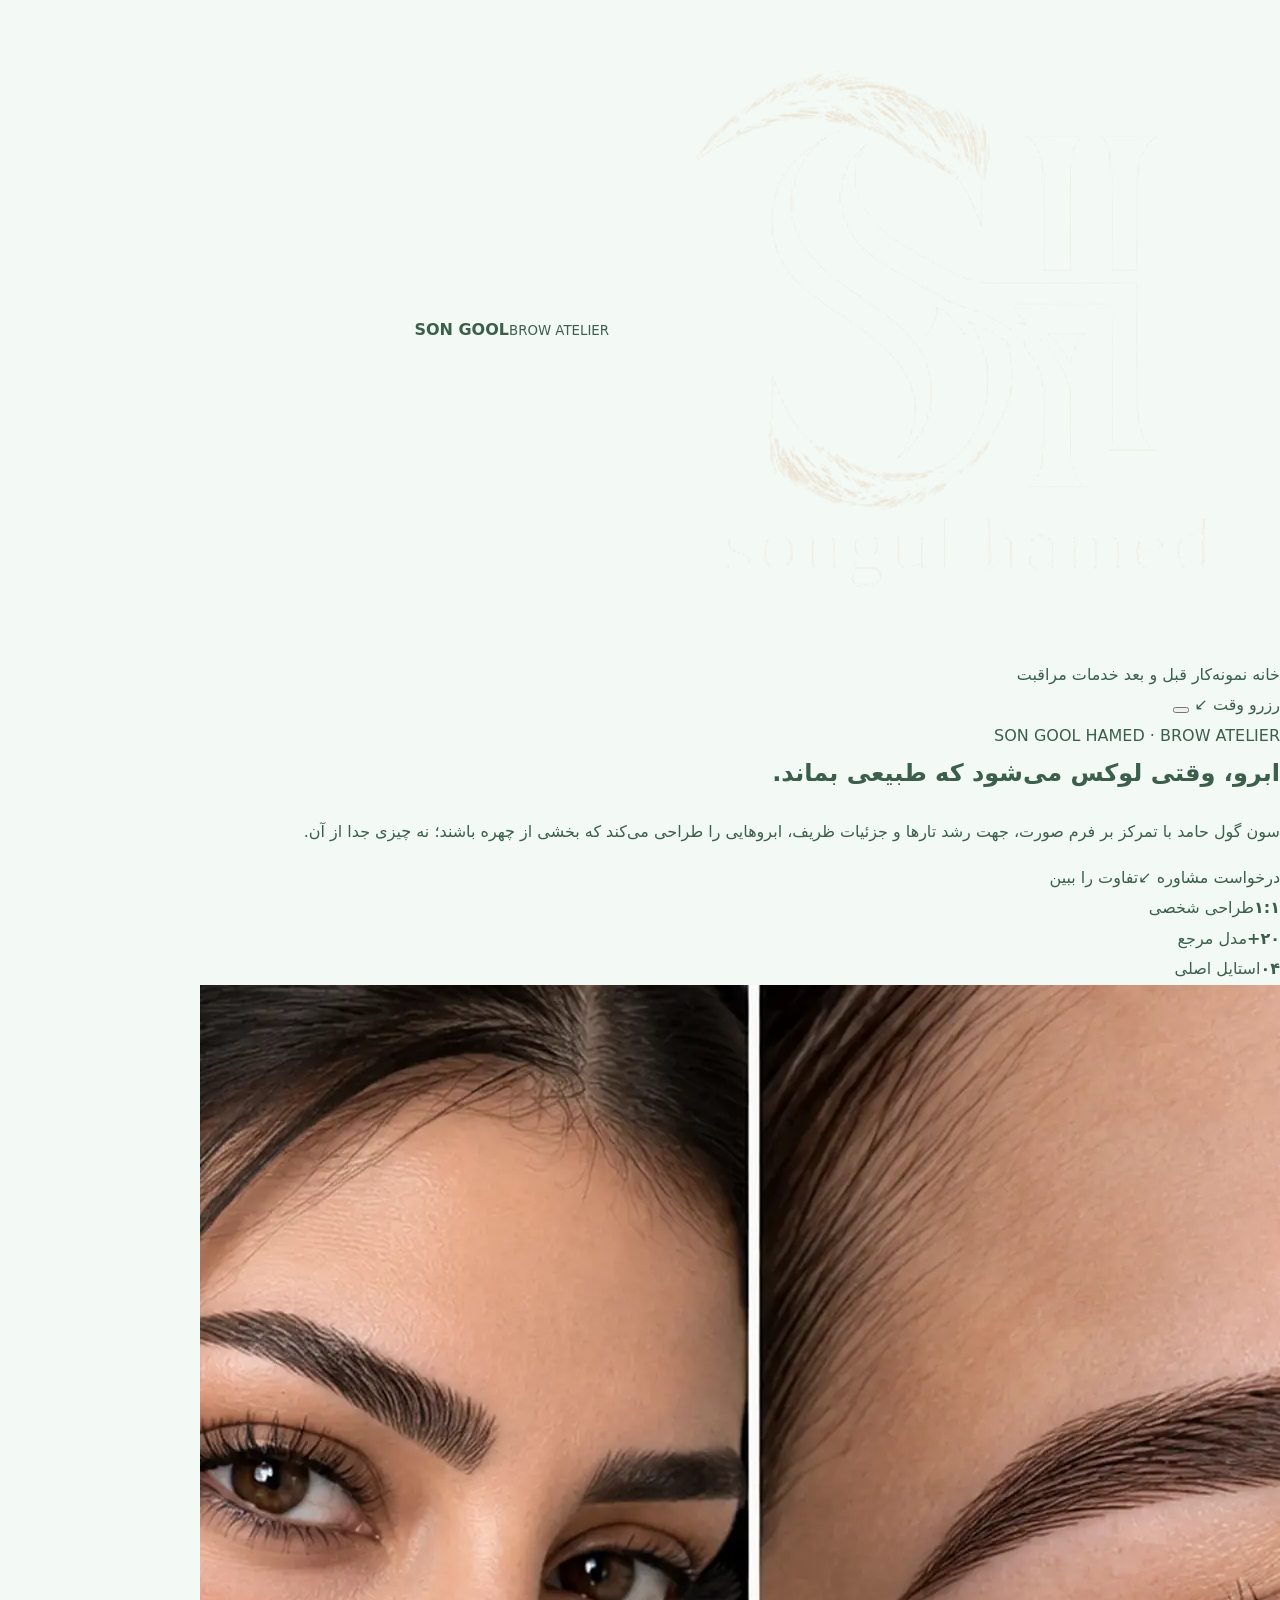
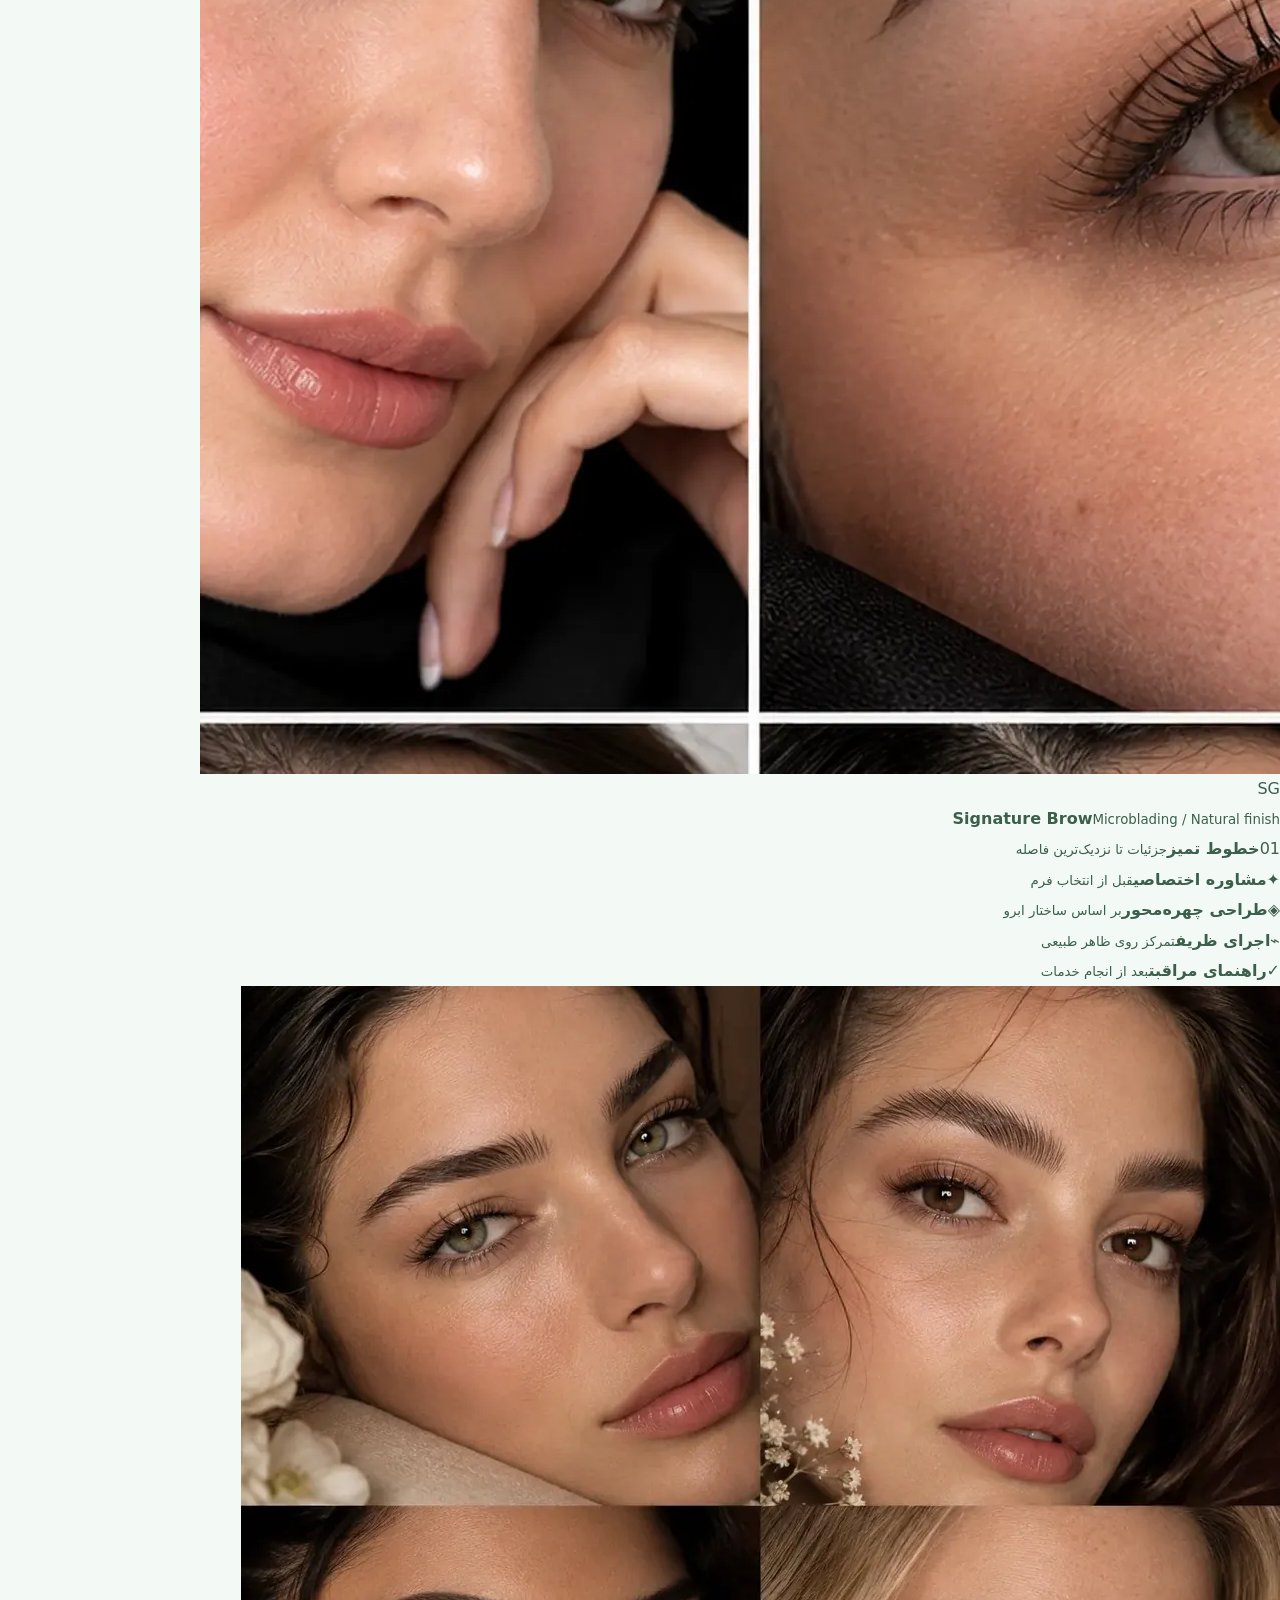
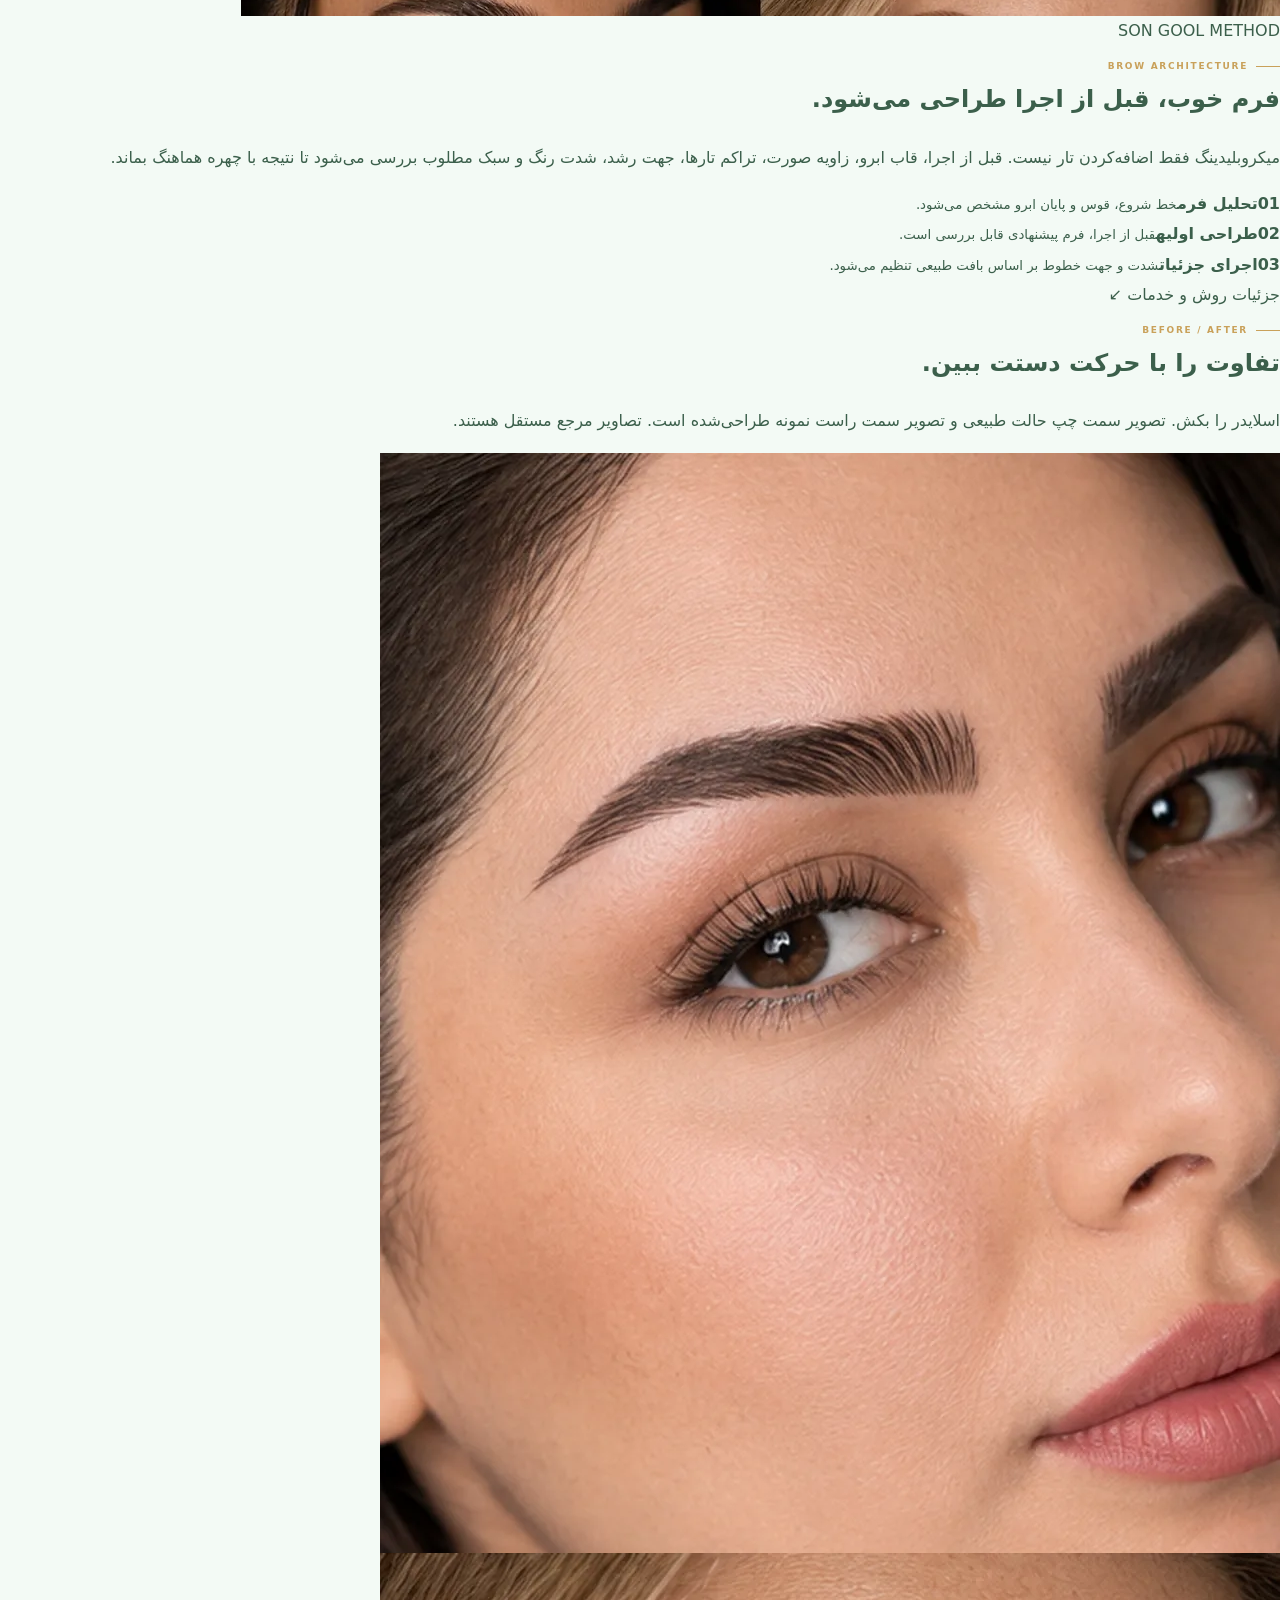
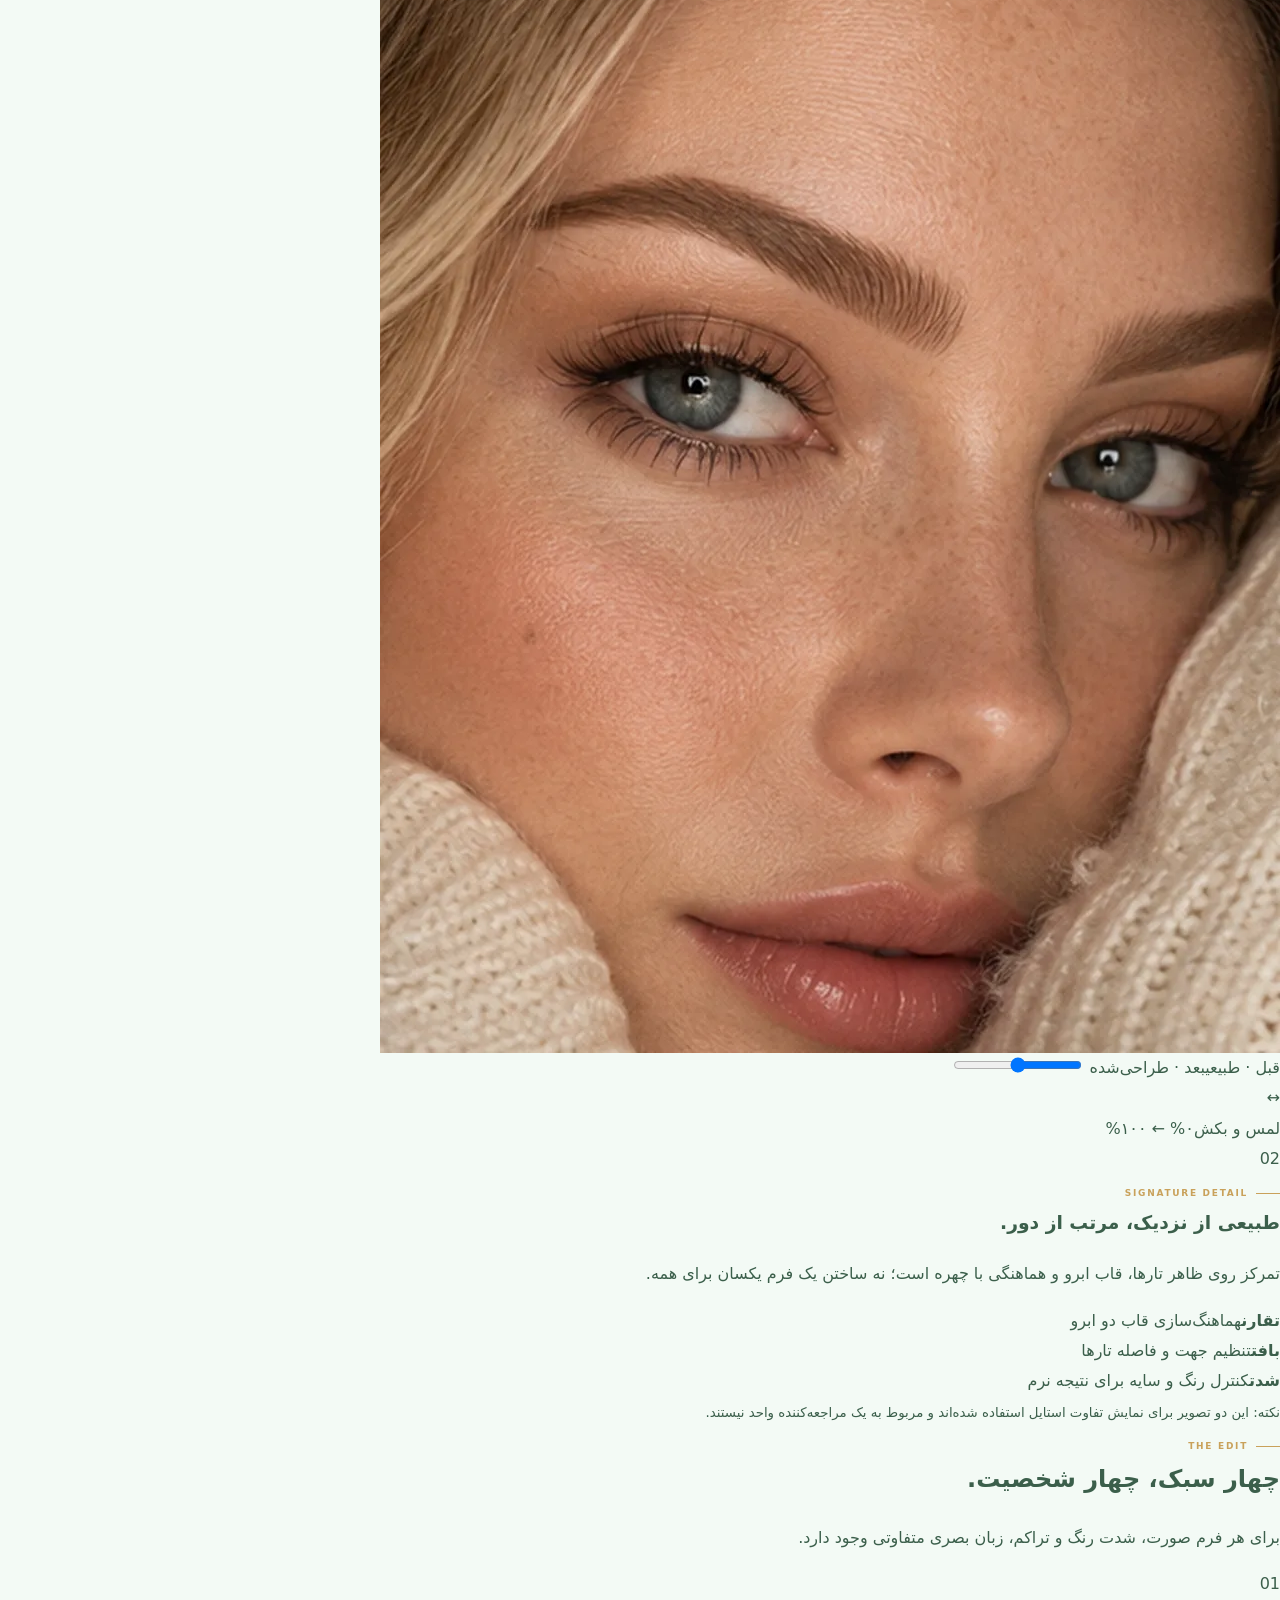
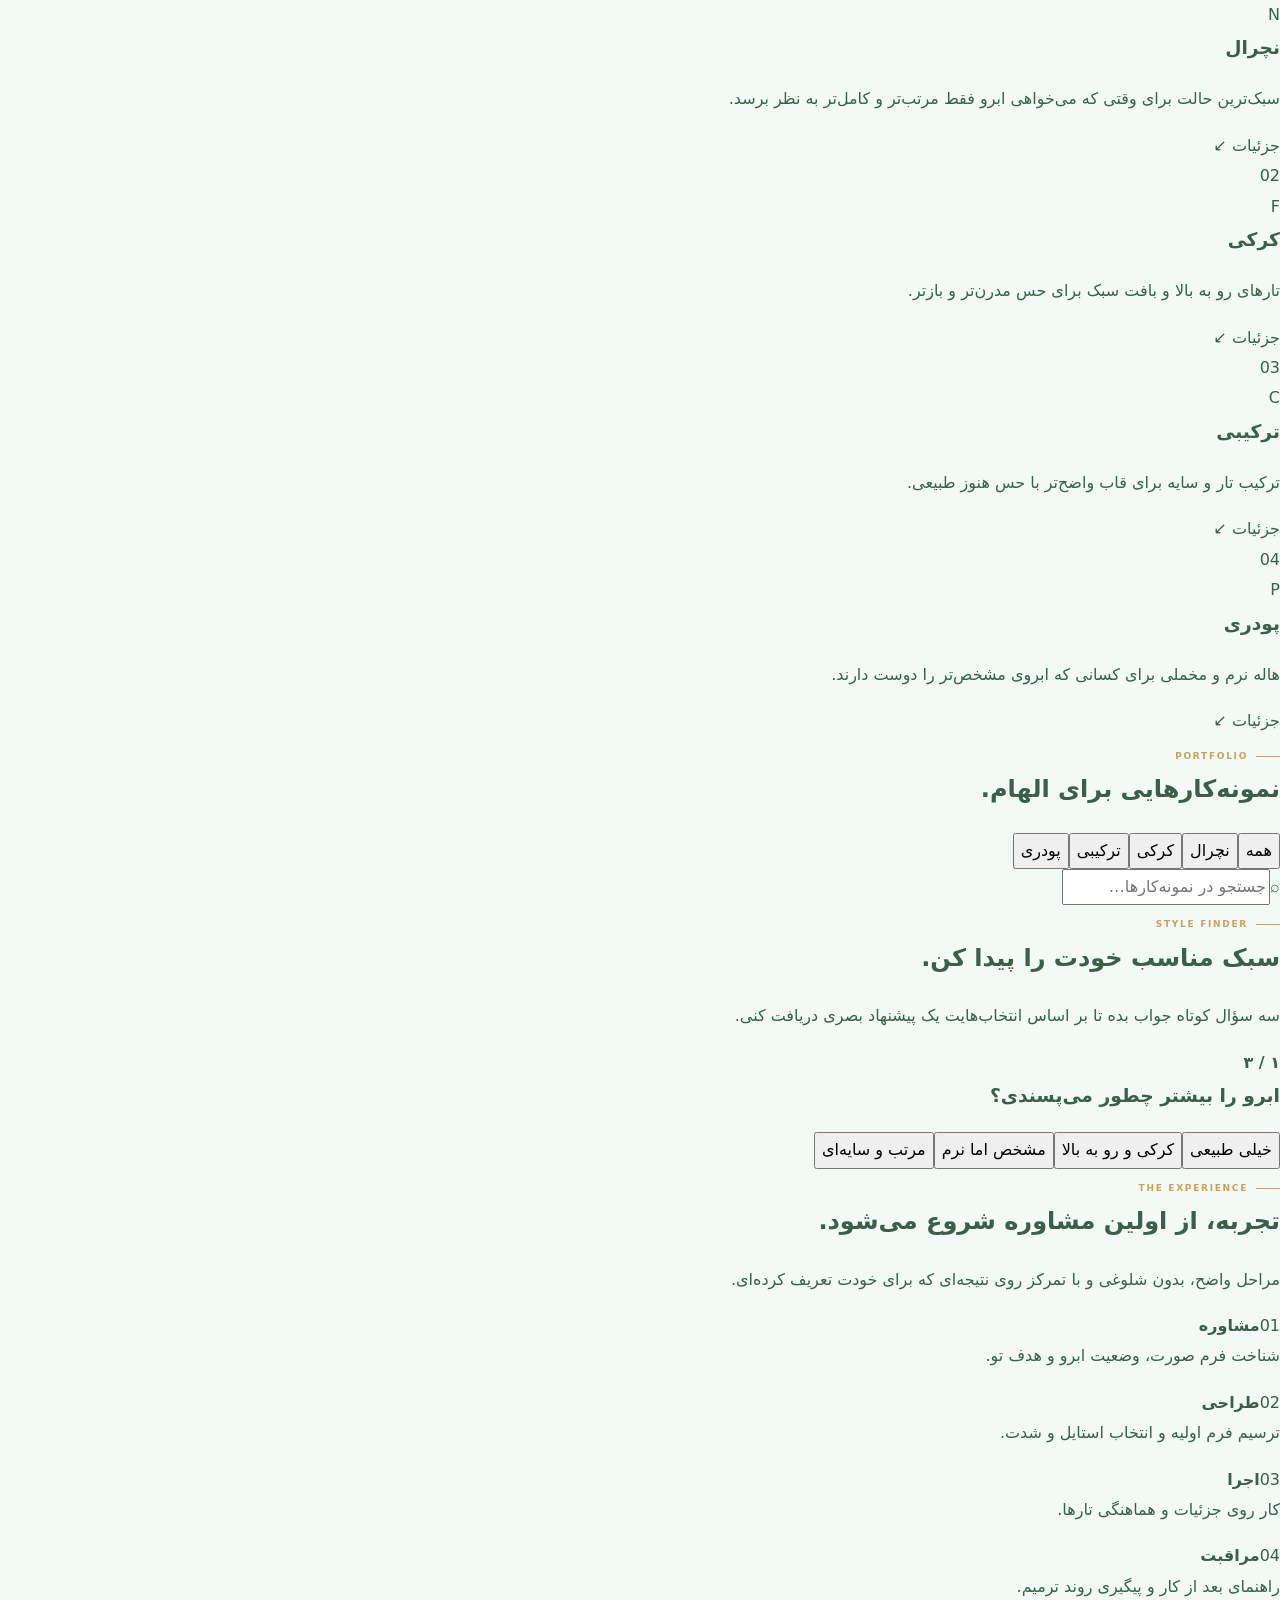
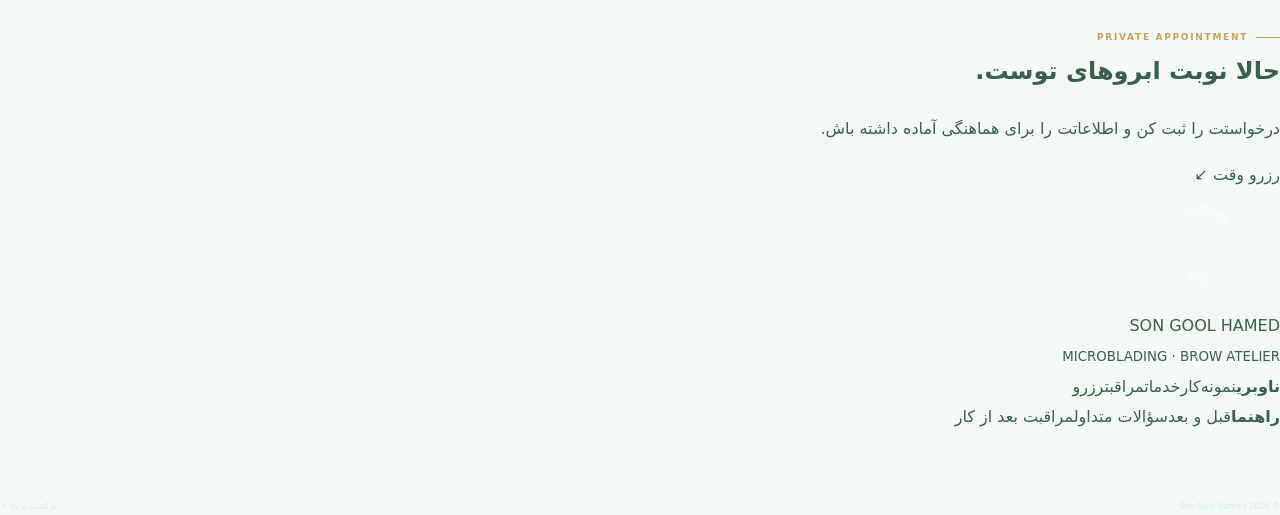
==== commit 6edc03c2: "Add files via upload" ====
--- a/index.html
+++ b/index.html
@@ -2,177 +2,116 @@
 <html lang="fa" dir="rtl">
 <head>
 <meta charset="utf-8">
-<meta name="viewport" content="width=device-width,initial-scale=1,viewport-fit=cover">
-<meta name="theme-color" content="#4f8b6a">
-<meta name="description" content="سون گول حامد — استودیو تخصصی طراحی و میکروبلیدینگ ابرو با تمرکز بر نتیجه طبیعی، ظریف و لوکس.">
-<meta name="robots" content="index,follow">
-<title>سون گول حامد | Microblading Studio</title>
+<meta name="viewport" content="width=device-width, initial-scale=1, viewport-fit=cover">
+<meta name="referrer" content="strict-origin-when-cross-origin">
+<meta http-equiv="Content-Security-Policy" content="default-src 'self'; img-src 'self' data:; style-src 'self' 'unsafe-inline'; script-src 'self'; font-src 'self'; connect-src 'self'; base-uri 'self'; form-action 'self'; object-src 'none'; frame-ancestors 'none'">
+<meta name="theme-color" content="#1b4c3f">
+<meta name="description" content="سون گول حامد؛ استودیو تخصصی طراحی و میکروبلیدینگ ابرو با رویکرد طبیعی، ظریف و لوکس.">
+<title>سون گول حامد | Brow Atelier</title>
+<link rel="manifest" href="manifest.webmanifest">
 <link rel="icon" href="assets/images/songul-logo.png" type="image/png">
 <link rel="stylesheet" href="assets/style.css">
+<script src="assets/js/data.js" defer></script>
+<script src="assets/app.js" defer></script>
 </head>
-<body>
-<div class="page-glow" aria-hidden="true"></div>
-<div class="petals" id="petals" aria-hidden="true"></div>
-
-<header class="site-header" id="top">
-  <a class="brand" href="#top" aria-label="سون گول حامد">
-    <span class="brand-logo"><img src="assets/images/songul-logo.png" alt="سون گول حامد"></span>
-    <span class="brand-copy"><b>SON GOOL HAMED</b><small>MICROBLADING STUDIO</small></span>
-  </a>
-  <nav class="desktop-nav" aria-label="ناوبری اصلی">
-    <a href="#portfolio">نمونه‌کارها</a><a href="#before-after">قبل و بعد</a><a href="#method">میکروبلیدینگ</a><a href="#experience">تجربه</a><a href="#booking">رزرو وقت</a>
-  </nav>
-  <a class="header-cta" href="#booking">رزرو وقت <span>↙</span></a>
-  <button class="menu-btn" id="menuBtn" aria-label="باز کردن منو" aria-expanded="false"><i></i><i></i><i></i></button>
+<body data-page="home">
+<header class="topbar" id="top">
+  <div class="topbar-inner">
+    <a href="index.html" class="brand" aria-label="سون گول حامد">
+      <span class="brand-mark"><img src="assets/images/songul-logo.png" alt="سون گول حامد"></span>
+      <span class="brand-word"><b>SON GOOL</b><small>BROW ATELIER</small></span>
+    </a>
+    <nav class="main-nav" aria-label="ناوبری اصلی">
+      <a class="active" href="index.html">خانه</a>
+      <a href="#portfolio">نمونه‌کار</a>
+      <a href="#before-after">قبل و بعد</a>
+      <a href="services.html">خدمات</a>
+      <a href="care.html">مراقبت</a>
+    </nav>
+    <a class="nav-cta" href="booking.html">رزرو وقت <span>↙</span></a>
+    <button class="menu-toggle" id="menuToggle" aria-expanded="false" aria-controls="mobileMenu" aria-label="باز کردن منو"><i></i><i></i><i></i></button>
+  </div>
+  <div class="mobile-menu" id="mobileMenu" hidden>
+    <a href="index.html">خانه</a><a href="#portfolio">نمونه‌کار</a><a href="#before-after">قبل و بعد</a><a href="services.html">خدمات</a><a href="care.html">مراقبت</a><a class="menu-book" href="booking.html">رزرو وقت</a>
+  </div>
 </header>
 
-<div class="mobile-menu" id="mobileMenu" hidden>
-  <a href="#portfolio">نمونه‌کارها</a><a href="#before-after">قبل و بعد</a><a href="#method">میکروبلیدینگ</a><a href="#experience">تجربه</a><a href="#booking">رزرو وقت</a>
-</div>
-
 <main>
-<section class="hero" aria-label="معرفی سون گول">
-  <img class="rose rose-hero-one" src="assets/images/rose-cluster.webp" alt="" aria-hidden="true">
-  <img class="rose rose-hero-two" src="assets/images/rose-cluster.webp" alt="" aria-hidden="true">
-  <div class="container hero-grid">
-    <div class="hero-copy">
-      <div class="hero-eyebrow"><span>SON GOOL HAMED</span><i></i><b>MICROBLADING STUDIO</b></div>
-      <div class="hero-logo-wrap"><img src="assets/images/songul-logo.png" alt="لوگوی سفید سون گول حامد"><div><b>SON GOOL</b><small>Signature Brow Artist</small></div></div>
-      <span class="gold-label">زیبایی طبیعی، با امضای شخصی تو</span>
-      <h1>ابروهایی که<br><em>چهره‌ات را کامل می‌کنند.</em></h1>
-      <p class="hero-lead">در طراحی حرفه‌ای ابرو، قرار نیست نتیجه مصنوعی یا یک‌شکل باشد. فرم صورت، تراکم تارها، جهت رشد و سبک دلخواهت بررسی می‌شود تا طراحی نهایی ظریف، تمیز و کاملاً هماهنگ با چهره‌ات باشد.</p>
-      <div class="hero-actions"><a class="gold-btn" href="#before-after">دیدن قبل و بعد <span>↙</span></a><a class="light-btn" href="#portfolio">مشاهده نمونه‌کارها</a></div>
-      <div class="hero-notes"><span><b>۱:۱</b> طراحی اختصاصی</span><span><b>۲۰+</b> مدل مرجع</span><span><b>۰۴</b> سبک اصلی</span></div>
+<section class="hero-new section-pad">
+  <div class="hero-orbit hero-orbit-a"></div><div class="hero-orbit hero-orbit-b"></div>
+  <div class="wrap hero-layout">
+    <div class="hero-copy-new">
+      <div class="micro-kicker"><span></span> SON GOOL HAMED · BROW ATELIER</div>
+      <h1>ابرو، وقتی لوکس می‌شود که <em>طبیعی</em> بماند.</h1>
+      <p class="hero-text">سون گول حامد با تمرکز بر فرم صورت، جهت رشد تارها و جزئیات ظریف، ابروهایی را طراحی می‌کند که بخشی از چهره باشند؛ نه چیزی جدا از آن.</p>
+      <div class="hero-actions-new"><a class="btn-gold" href="booking.html">درخواست مشاوره <span>↙</span></a><a class="btn-line" href="#before-after">تفاوت را ببین</a></div>
+      <div class="hero-proof"><div><b>۱:۱</b><span>طراحی شخصی</span></div><div><b>۲۰+</b><span>مدل مرجع</span></div><div><b>۰۴</b><span>استایل اصلی</span></div></div>
     </div>
-    <div class="hero-visual">
-      <div class="hero-frame">
-        <div class="hero-image-wrap"><img src="assets/images/portfolio-12.webp" alt="نمونه نزدیک ابروهای طراحی‌شده و طبیعی" fetchpriority="high"></div>
-        <div class="hero-gold-seal"><span>SG</span><small>signature<br>brows</small></div>
-        <div class="hero-caption"><b>طراحی طبیعی</b><span>فرم اختصاصی · اجرای ظریف</span></div>
+    <div class="hero-art">
+      <div class="hero-image-card">
+        <div class="hero-image-inner"><img src="assets/images/hero-brow.webp" alt="نمونه نزدیک طراحی ابرو" fetchpriority="high"></div>
+        <div class="hero-badge"><span class="badge-monogram">SG</span><div><b>Signature Brow</b><small>Microblading / Natural finish</small></div></div>
       </div>
-      <div class="hero-stamp">LUXURY<br><span>MICROBLADING</span></div>
+      <div class="hero-side-note"><span>01</span><b>خطوط تمیز</b><small>جزئیات تا نزدیک‌ترین فاصله</small></div>
     </div>
   </div>
 </section>
 
-<section class="promise-strip" aria-label="ویژگی های خدمات">
-  <div><span class="strip-icon">✦</span><b>طراحی متناسب با چهره</b><small>هر فرم قبل از اجرا بررسی می‌شود.</small></div>
-  <div><span class="strip-icon">❖</span><b>ظرافت تار به تار</b><small>تمرکز روی ظاهر طبیعی و تمیز.</small></div>
-  <div><span class="strip-icon">♡</span><b>مشاوره شخصی</b><small>انتخاب سبک بر اساس نیاز تو.</small></div>
-  <div><span class="strip-icon">✿</span><b>مراقبت بعد از کار</b><small>راهنمای واضح برای روند ترمیم.</small></div>
+<section class="luxury-strip"><div class="wrap luxury-grid"><div><span class="lux-icon">✦</span><b>مشاوره اختصاصی</b><small>قبل از انتخاب فرم</small></div><div><span class="lux-icon">◈</span><b>طراحی چهره‌محور</b><small>بر اساس ساختار ابرو</small></div><div><span class="lux-icon">⌁</span><b>اجرای ظریف</b><small>تمرکز روی ظاهر طبیعی</small></div><div><span class="lux-icon">✓</span><b>راهنمای مراقبت</b><small>بعد از انجام خدمات</small></div></div></section>
+
+<section class="section-pad story-new" id="about">
+  <div class="wrap split-layout">
+    <div class="editorial-photo"><img src="assets/images/detail-brow.webp" loading="lazy" alt="نمای نزدیک از جزئیات ابرو"><span class="photo-tag">SON GOOL METHOD</span></div>
+    <div class="copy-column"><div class="eyebrow">BROW ARCHITECTURE</div><h2>فرم خوب، قبل از اجرا <em>طراحی می‌شود.</em></h2><p>میکروبلیدینگ فقط اضافه‌کردن تار نیست. قبل از اجرا، قاب ابرو، زاویه صورت، تراکم تارها، جهت رشد، شدت رنگ و سبک مطلوب بررسی می‌شود تا نتیجه با چهره هماهنگ بماند.</p><div class="numbered-list"><div><b>01</b><span><strong>تحلیل فرم</strong><small>خط شروع، قوس و پایان ابرو مشخص می‌شود.</small></span></div><div><b>02</b><span><strong>طراحی اولیه</strong><small>قبل از اجرا، فرم پیشنهادی قابل بررسی است.</small></span></div><div><b>03</b><span><strong>اجرای جزئیات</strong><small>شدت و جهت خطوط بر اساس بافت طبیعی تنظیم می‌شود.</small></span></div></div><a class="text-link" href="services.html">جزئیات روش و خدمات ↙</a></div>
+  </div>
 </section>
 
-<section class="story section" id="method">
-  <img class="rose rose-section-left" src="assets/images/rose-cluster.webp" alt="" aria-hidden="true">
-  <div class="container story-grid">
-    <div class="story-card image-card">
-      <img src="assets/images/detail-brow.webp" alt="جزئیات ابرو و تکنیک ظریف" loading="lazy">
-      <div class="image-badge"><span>01</span><b>SON GOOL METHOD</b></div>
-    </div>
-    <div class="story-copy">
-      <span class="eyebrow">MICROBLADING / BROW ARCHITECTURE</span>
-      <h2>میکروبلیدینگ فقط<br><em>پر کردن ابرو نیست.</em></h2>
-      <p>میکروبلیدینگ روشی ظریف برای ایجاد ظاهر تارهای طبیعی در ناحیه ابرو است. نتیجه خوب از انتخاب مدل شروع نمی‌شود؛ از شناخت ساختار چهره، فرم طبیعی ابرو و برنامه‌ریزی دقیق برای طراحی شروع می‌شود.</p>
-      <div class="story-points">
-        <div><strong>01</strong><span><b>شناخت فرم صورت</b><small>قوس، طول، فاصله و قاب کلی بررسی می‌شود.</small></span></div>
-        <div><strong>02</strong><span><b>بررسی تراکم و جهت تارها</b><small>تا طرح نهایی با رشد طبیعی ابرو هماهنگ باشد.</small></span></div>
-        <div><strong>03</strong><span><b>انتخاب تکنیک و شدت</b><small>نچرال، کرکی، ترکیبی یا پودری براساس نیاز انتخاب می‌شود.</small></span></div>
+<section class="section-pad compare-section" id="before-after">
+  <div class="wrap">
+    <div class="section-head"><div><div class="eyebrow">BEFORE / AFTER</div><h2>تفاوت را با <em>حرکت دستت</em> ببین.</h2></div><p>اسلایدر را بکش. تصویر سمت چپ حالت طبیعی و تصویر سمت راست نمونه طراحی‌شده است. تصاویر مرجع مستقل هستند.</p></div>
+    <div class="compare-layout">
+      <div class="compare-card">
+        <div class="compare-view" id="compareView" style="--split:50%">
+          <img class="compare-after" src="assets/images/after-microblading.webp" alt="نمونه طراحی‌شده پس از میکروبلیدینگ" loading="lazy">
+          <div class="compare-before"><img src="assets/images/before-natural.webp" alt="ابروی طبیعی پیش از طراحی" loading="lazy"></div>
+          <span class="compare-pill before">قبل · طبیعی</span><span class="compare-pill after">بعد · طراحی‌شده</span>
+          <input id="compareRange" type="range" min="0" max="100" value="50" aria-label="مقایسه قبل و بعد">
+          <div class="compare-divider"><span>↔</span></div>
+        </div>
+        <div class="compare-foot"><span>لمس و بکش</span><span>۰% ← ۱۰۰%</span></div>
       </div>
+      <div class="compare-copy"><div class="mini-number">02</div><div class="eyebrow">SIGNATURE DETAIL</div><h3>طبیعی از نزدیک، مرتب از دور.</h3><p>تمرکز روی ظاهر تارها، قاب ابرو و هماهنگی با چهره است؛ نه ساختن یک فرم یکسان برای همه.</p><div class="metric-list"><div><b>تقارن</b><span>هماهنگ‌سازی قاب دو ابرو</span></div><div><b>بافت</b><span>تنظیم جهت و فاصله تارها</span></div><div><b>شدت</b><span>کنترل رنگ و سایه برای نتیجه نرم</span></div></div><small>نکته: این دو تصویر برای نمایش تفاوت استایل استفاده شده‌اند و مربوط به یک مراجعه‌کننده واحد نیستند.</small></div>
     </div>
   </div>
 </section>
 
-<section class="before-after-section section" id="before-after">
-  <img class="rose rose-section-right" src="assets/images/rose-cluster.webp" alt="" aria-hidden="true">
-  <div class="container">
-    <div class="section-heading centered">
-      <span class="eyebrow">BEFORE / AFTER</span>
-      <h2>تفاوت را خودت<br><em>با اسلایدر ببین.</em></h2>
-      <p>دسته طلایی وسط تصویر را بکش تا بین حالت طبیعی و نمونه طراحی‌شده جابه‌جا شوی.</p>
-    </div>
-    <div class="comparison-shell">
-      <div class="comparison" id="comparison" style="--split:50%">
-        <img class="comparison-after" src="assets/images/after-microblading.webp" alt="بعد از میکروبلیدینگ، مدل مرجع" loading="lazy">
-        <div class="comparison-before"><img src="assets/images/before-natural.webp" alt="حالت طبیعی ابرو، مدل مرجع" loading="lazy"></div>
-        <span class="compare-label label-before">ابروی طبیعی</span>
-        <span class="compare-label label-after">نمونه پس از میکروبلیدینگ</span>
-        <input id="comparisonRange" class="comparison-range" type="range" min="0" max="100" value="50" aria-label="میزان نمایش قبل و بعد">
-        <div class="comparison-line" aria-hidden="true"><span class="comparison-handle">↔</span></div>
-      </div>
-      <aside class="comparison-info">
-        <span class="eyebrow">SIGNATURE DETAIL</span>
-        <h3>نتیجه باید از نزدیک هم طبیعی بماند.</h3>
-        <p>هدف طراحی این است که فرم کلی ابرو مرتب‌تر شود، بدون اینکه تارها سنگین و مصنوعی دیده شوند.</p>
-        <div class="info-list"><div><b>تقارن</b><span>هماهنگ‌سازی قاب دو ابرو</span></div><div><b>تارها</b><span>جهت‌گذاری متناسب با رشد</span></div><div><b>رنگ</b><span>انتخاب شدت بر اساس چهره و تناژ</span></div></div>
-        <small class="demo-note">این اسلاید از دو تصویر مرجع برای نمایش تفاوت استایل استفاده می‌کند و نمونه یک مراجعه‌کننده واحد نیست.</small>
-      </aside>
-    </div>
+<section class="section-pad styles-section" id="styles">
+  <div class="wrap"><div class="section-head"><div><div class="eyebrow">THE EDIT</div><h2>چهار سبک، <em>چهار شخصیت.</em></h2></div><p>برای هر فرم صورت، شدت رنگ و تراکم، زبان بصری متفاوتی وجود دارد.</p></div><div class="style-grid">
+    <article class="style-card"><span>01</span><div class="style-card-mark">N</div><h3>نچرال</h3><p>سبک‌ترین حالت برای وقتی که می‌خواهی ابرو فقط مرتب‌تر و کامل‌تر به نظر برسد.</p><a href="services.html#natural">جزئیات ↙</a></article>
+    <article class="style-card featured"><span>02</span><div class="style-card-mark">F</div><h3>کرکی</h3><p>تارهای رو به بالا و بافت سبک برای حس مدرن‌تر و بازتر.</p><a href="services.html#fluffy">جزئیات ↙</a></article>
+    <article class="style-card"><span>03</span><div class="style-card-mark">C</div><h3>ترکیبی</h3><p>ترکیب تار و سایه برای قاب واضح‌تر با حس هنوز طبیعی.</p><a href="services.html#combo">جزئیات ↙</a></article>
+    <article class="style-card"><span>04</span><div class="style-card-mark">P</div><h3>پودری</h3><p>هاله نرم و مخملی برای کسانی که ابروی مشخص‌تر را دوست دارند.</p><a href="services.html#powder">جزئیات ↙</a></article>
+  </div></div>
+</section>
+
+<section class="section-pad portfolio-new" id="portfolio">
+  <div class="wrap"><div class="section-head"><div><div class="eyebrow">PORTFOLIO</div><h2>نمونه‌کارهایی برای <em>الهام</em>.</h2></div><div class="portfolio-actions"><div class="chips" id="filters"><button class="active" data-filter="all">همه</button><button data-filter="natural">نچرال</button><button data-filter="fluffy">کرکی</button><button data-filter="combo">ترکیبی</button><button data-filter="powder">پودری</button></div><label class="search-box"><span>⌕</span><input id="portfolioSearch" type="search" placeholder="جستجو در نمونه‌کارها…" aria-label="جستجو در نمونه‌کارها"></label></div></div><div class="portfolio-grid" id="portfolioGrid"></div></div>
+</section>
+
+<section class="section-pad finder-section">
+  <div class="wrap finder-card">
+    <div class="finder-intro"><div class="eyebrow">STYLE FINDER</div><h2>سبک مناسب خودت را <em>پیدا کن.</em></h2><p>سه سؤال کوتاه جواب بده تا بر اساس انتخاب‌هایت یک پیشنهاد بصری دریافت کنی.</p></div>
+    <div class="finder-panel" id="finderPanel"><div class="finder-step" data-step="1"><b>۱ / ۳</b><h3>ابرو را بیشتر چطور می‌پسندی؟</h3><div class="finder-options"><button data-value="natural">خیلی طبیعی</button><button data-value="fluffy">کرکی و رو به بالا</button><button data-value="combo">مشخص اما نرم</button><button data-value="powder">مرتب و سایه‌ای</button></div></div><div class="finder-step" data-step="2" hidden><b>۲ / ۳</b><h3>چقدر قاب مشخص دوست داری؟</h3><div class="finder-options"><button data-score="1">خیلی کم</button><button data-score="2">متعادل</button><button data-score="3">نسبتاً زیاد</button></div></div><div class="finder-step" data-step="3" hidden><b>۳ / ۳</b><h3>حال‌وهوای نهایی؟</h3><div class="finder-options"><button data-mood="soft">نرم و مینیمال</button><button data-mood="modern">مدرن و مرتب</button><button data-mood="defined">مشخص و گلام</button></div></div><div class="finder-result" id="finderResult" hidden></div></div>
   </div>
 </section>
 
-<section class="services section" id="experience">
-  <div class="container">
-    <div class="section-heading split"><div><span class="eyebrow">THE SONGOOL EDIT</span><h2>چهار استایل<br><em>برای چهار حس متفاوت.</em></h2></div><p>سبک نهایی بعد از بررسی فرم صورت و تراکم طبیعی انتخاب می‌شود؛ این کارت‌ها فقط برای درک تفاوت زبان بصری هر تکنیک هستند.</p></div>
-    <div class="service-grid">
-      <article class="service-card"><span>01</span><h3>نچرال</h3><p>تارهای سبک و ظریف برای نتیجه‌ای که از دور مرتب و از نزدیک طبیعی بماند.</p><b>NATURAL</b></article>
-      <article class="service-card"><span>02</span><h3>کرکی</h3><p>بافت سبک و رو به بالا برای حس airy و ابرویی که بازتر و جوان‌تر به نظر می‌رسد.</p><b>FLUFFY</b></article>
-      <article class="service-card featured"><span>03</span><h3>ترکیبی</h3><p>تار + سایه برای عمق کنترل‌شده؛ مناسب وقتی قاب مشخص‌تر اما همچنان نرم می‌خواهی.</p><b>COMBO</b></article>
-      <article class="service-card"><span>04</span><h3>پودری</h3><p>هاله سایه‌ای نرم برای ظاهری تمیزتر و مشخص‌تر، با شدت قابل تنظیم.</p><b>POWDER</b></article>
-    </div>
-  </div>
-</section>
+<section class="section-pad timeline-section"><div class="wrap"><div class="section-head"><div><div class="eyebrow">THE EXPERIENCE</div><h2>تجربه، از <em>اولین مشاوره</em> شروع می‌شود.</h2></div><p>مراحل واضح، بدون شلوغی و با تمرکز روی نتیجه‌ای که برای خودت تعریف کرده‌ای.</p></div><div class="timeline"><div><span>01</span><b>مشاوره</b><p>شناخت فرم صورت، وضعیت ابرو و هدف تو.</p></div><div><span>02</span><b>طراحی</b><p>ترسیم فرم اولیه و انتخاب استایل و شدت.</p></div><div><span>03</span><b>اجرا</b><p>کار روی جزئیات و هماهنگی تارها.</p></div><div><span>04</span><b>مراقبت</b><p>راهنمای بعد از کار و پیگیری روند ترمیم.</p></div></div></div></section>
 
-<section class="portfolio section" id="portfolio">
-  <img class="rose rose-portfolio" src="assets/images/rose-cluster.webp" alt="" aria-hidden="true">
-  <div class="container">
-    <div class="section-heading split"><div><span class="eyebrow">PORTFOLIO / 20 REFERENCES</span><h2>فرم‌های مختلف،<br><em>یک امضای تمیز.</em></h2></div><p>نمونه‌ها برای نمایش فرم و سبک هستند. روی هر کارت بزن تا تصویر بزرگ‌تر و مشخصات مدل را ببینی.</p></div>
-    <div class="portfolio-toolbar"><div class="filters" id="filters"><button class="active" data-filter="all">همه</button><button data-filter="natural">نچرال</button><button data-filter="fluffy">کرکی</button><button data-filter="combo">ترکیبی</button><button data-filter="powder">پودری</button><button data-filter="saved">ذخیره‌شده <span id="savedCount">۰</span></button></div><label class="search"><span>⌕</span><input id="search" type="search" placeholder="جست‌وجوی مدل…" aria-label="جستجوی نمونه کار"></label></div>
-    <div class="gallery" id="gallery"></div>
-  </div>
-</section>
+<section class="cta-banner"><div class="wrap cta-inner"><div><div class="eyebrow">PRIVATE APPOINTMENT</div><h2>حالا نوبت <em>ابروهای توست.</em></h2><p>درخواستت را ثبت کن و اطلاعاتت را برای هماهنگی آماده داشته باش.</p></div><a class="btn-gold" href="booking.html">رزرو وقت ↙</a></div></section>
 
-<section class="booking section" id="booking">
-  <div class="container booking-grid">
-    <div class="booking-copy"><span class="eyebrow">PRIVATE BOOKING</span><h2>وقتت را<br><em>شروع کن.</em></h2><p>فرم رزرو کاملاً سمت کاربر اجرا می‌شود و برای نسخه نمایشی به سرویس خارجی احتیاج ندارد. بعد از ثبت، خلاصه درخواست روی دستگاهت آماده می‌شود تا راحت آن را کپی یا به پیام‌رسان منتقل کنی.</p><div class="booking-points"><span>✓ بدون سرویس خارجی</span><span>✓ بدون ردیاب</span><span>✓ ذخیره محلی درخواست</span></div></div>
-    <form class="booking-card" id="bookingForm">
-      <div class="field"><label for="name">نام و نام خانوادگی</label><input id="name" name="name" autocomplete="name" placeholder="مثلاً سارا احمدی" required></div>
-      <div class="field"><label for="phone">شماره تماس</label><input id="phone" name="phone" inputmode="tel" autocomplete="tel" placeholder="09xxxxxxxxx" required></div>
-      <div class="field"><label for="style">استایل مورد علاقه</label><select id="style" name="style"><option value="">انتخاب کن</option><option>نچرال</option><option>کرکی</option><option>ترکیبی</option><option>پودری</option><option>هنوز مطمئن نیستم</option></select></div>
-      <div class="field"><label for="date">تاریخ پیشنهادی</label><input id="date" type="date" name="date"></div>
-      <div class="field full"><label for="message">توضیحات</label><textarea id="message" name="message" rows="4" placeholder="اگر قبلاً ابرو کار شده یا سبک خاصی دوست داری، اینجا بنویس…"></textarea></div>
-      <div class="form-actions full"><button class="gold-btn" type="submit">ساخت درخواست رزرو <span>↙</span></button><button class="light-btn" type="button" id="shareBtn">کپی / اشتراک‌گذاری</button></div>
-      <p class="form-status full" id="status" aria-live="polite"></p>
-    </form>
-  </div>
-</section>
-
-<section class="faq section">
-  <div class="container faq-grid">
-    <div><span class="eyebrow">FAQ / CARE</span><h2>سؤال‌های<br><em>پرتکرار.</em></h2><p>در میکروبلیدینگ، نتیجه خوب فقط به روز اجرا مربوط نیست؛ مراقبت‌های بعدی و واقع‌بینی درباره روند ترمیم هم مهم است.</p></div>
-    <div class="faq-list">
-      <details><summary>میکروبلیدینگ دقیقاً چیست؟ <span>＋</span></summary><p>روشی برای ایجاد ظاهر تارهای طبیعی در ابرو با طراحی و اجرای بسیار ظریف است. مناسب بودن آن باید با توجه به پوست، ابرو و سابقه کارهای قبلی بررسی شود.</p></details>
-      <details><summary>قبل از کار چه چیزهایی بررسی می‌شود؟ <span>＋</span></summary><p>فرم صورت، تقارن، تراکم، جهت رشد، رنگ مو و ابرو، سابقه کار قبلی و نتیجه‌ای که دوست داری دیده شود.</p></details>
-      <details><summary>آیا نتیجه بلافاصله نهایی است؟ <span>＋</span></summary><p>نه. ظاهر ابرو در روزهای اول ثابت نیست و با روند ترمیم تغییر می‌کند؛ ارزیابی نهایی باید طبق توصیه متخصص انجام شود.</p></details>
-      <details><summary>اگر قبلاً ابرو کار شده باشد چه؟ <span>＋</span></summary><p>باید وضعیت رنگ و فرم قبلی بررسی شود. در بعضی موارد ممکن است ابتدا اصلاح یا ارزیابی اثر کار قبلی لازم باشد.</p></details>
-    </div>
-  </div>
-</section>
-
-<footer class="footer">
-  <img class="footer-rose footer-rose-right" src="assets/images/rose-cluster.webp" alt="" aria-hidden="true">
-  <img class="footer-rose footer-rose-left" src="assets/images/rose-cluster.webp" alt="" aria-hidden="true">
-  <div class="container footer-inner">
-    <div class="footer-logo-wrap"><img src="assets/images/songul-logo.png" class="footer-logo" alt="سون گول حامد"><span>SON GOOL HAMED · MICROBLADING</span></div>
-    <h2>ظرافتی که<br><em>چهره را کامل‌تر نشان می‌دهد.</em></h2>
-    <a class="gold-btn" href="#booking">شروع رزرو <span>↙</span></a>
-    <div class="footer-bottom"><small>© 2026 Son Gool Hamed</small><div><a href="#portfolio">نمونه‌کارها</a><a href="#before-after">قبل و بعد</a><a href="#booking">رزرو</a><a href="#top">بازگشت به بالا ↑</a></div></div>
-  </div>
-</footer>
+<footer class="site-footer"><div class="wrap footer-grid"><div><img src="assets/images/songul-logo.png" class="footer-logo" alt="سون گول حامد"><div class="footer-brand">SON GOOL HAMED</div><small>MICROBLADING · BROW ATELIER</small></div><div><b>ناوبری</b><a href="#portfolio">نمونه‌کار</a><a href="services.html">خدمات</a><a href="care.html">مراقبت</a><a href="booking.html">رزرو</a></div><div><b>راهنما</b><a href="#before-after">قبل و بعد</a><a href="services.html#faq">سؤالات متداول</a><a href="care.html#aftercare">مراقبت بعد از کار</a></div></div><div class="wrap footer-bottom"><span>© 2026 Son Gool Hamed</span><a href="#top">بازگشت به بالا ↑</a></div></footer>
 </main>
 
-<dialog class="modal" id="modal"><button class="modal-close" id="modalClose" aria-label="بستن">×</button><div class="modal-media"><img id="modalImg" alt=""></div><div class="modal-content"><span id="modalMeta" class="eyebrow"></span><h3 id="modalTitle"></h3><p id="modalDesc"></p><div class="modal-actions"><button class="gold-btn" id="modalBook">انتخاب برای رزرو <span>↙</span></button><button class="light-btn" id="modalFav">ذخیره مدل</button></div></div></dialog>
-
-<nav class="mobile-dock" aria-label="منوی سریع"><a href="#top"><span>⌂</span>خانه</a><a href="#portfolio"><span>✦</span>مدل‌ها</a><a href="#before-after"><span>↔</span>قبل/بعد</a><a class="dock-cta" href="#booking"><span>◌</span>رزرو</a></nav>
-<script src="assets/script.js" defer></script>
+<nav class="mobile-dock" aria-label="دسترسی سریع"><a href="index.html"><span>⌂</span>خانه</a><a href="#portfolio"><span>✦</span>مدل‌ها</a><a href="#before-after"><span>↔</span>قبل/بعد</a><a class="dock-hot" href="booking.html"><span>◌</span>رزرو</a></nav>
 </body>
 </html>
--- a/assets/style.css
+++ b/assets/style.css
@@ -1,100 +1,59 @@
 :root{
-  --green-900:#1f4d3a;
-  --green-800:#2f6b52;
-  --green-700:#3d7d61;
-  --green-600:#5f9b7b;
-  --green-300:#cce4d3;
-  --green-200:#deefe3;
-  --green-100:#edf7f0;
+  --green-950:#315b45;
+  --green-900:#416f56;
+  --green-800:#4f8b6a;
+  --green-700:#6da687;
+  --green-500:#97c3a8;
+  --green-300:#d4eadb;
+  --green-200:#e6f3ea;
+  --green-100:#f3faf5;
+  --cream:#fffdf7;
   --gold:#c9a15a;
-  --gold-2:#e2c77f;
-  --gold-3:#f0dda8;
-  --white:#ffffff;
-  --ink:#244b3b;
-  --muted:#648072;
-  --line:rgba(47,107,82,.16);
-  --shadow:0 22px 70px rgba(47,107,82,.13);
-  --radius:30px;
-  --ease:cubic-bezier(.2,.8,.2,1)
+  --gold-2:#e0bf75;
+  --gold-3:#f3dfaa;
+  --ink:#3b5f4b;
+  --line:rgba(65,111,86,.16);
+  --shadow:0 24px 70px rgba(65,111,86,.12);
+  --ease:cubic-bezier(.2,.75,.2,1);
 }
 *{box-sizing:border-box}
 html{scroll-behavior:smooth}
-body{margin:0;background:var(--green-100);color:var(--ink);font-family:Tahoma,"Segoe UI",system-ui,sans-serif;line-height:1.85;overflow-x:hidden}
+body{margin:0;background:var(--green-100);color:var(--ink);font-family:Tahoma,"Segoe UI",system-ui,sans-serif;line-height:1.9;overflow-x:hidden}
 body,button,input,textarea,select{font-synthesis:none}
 a{color:inherit;text-decoration:none}
+img{max-width:100%;display:block}
 button,input,textarea,select{font:inherit}
 button{cursor:pointer}
-img{max-width:100%;height:auto}
-.section{position:relative;isolation:isolate;overflow:hidden}
-.container{width:min(92vw,1180px);margin:0 auto;position:relative;z-index:2}
-.page-glow{position:fixed;inset:0;pointer-events:none;z-index:-3;background:radial-gradient(circle at 8% 8%,rgba(255,255,255,.9),transparent 23%),radial-gradient(circle at 92% 22%,rgba(226,199,127,.16),transparent 18%),linear-gradient(180deg,#eef8f1 0%,#e4f1e7 58%,#f1f8f3 100%)}
-.petal-layer{position:fixed;inset:0;pointer-events:none;z-index:1;overflow:hidden}
-.petal{position:absolute;top:-8vh;width:9px;height:15px;border-radius:70% 30% 70% 30%;background:rgba(201,161,90,.42);animation:fall linear infinite}
-@keyframes fall{0%{transform:translate3d(0,-12vh,0) rotate(0);opacity:0}12%{opacity:.65}86%{opacity:.32}100%{transform:translate3d(35px,115vh,0) rotate(460deg);opacity:0}}
-
-.site-header{position:fixed;z-index:40;top:14px;left:50%;transform:translateX(-50%);width:min(94vw,1200px);height:76px;padding:0 14px;display:grid;grid-template-columns:1fr auto 1fr;align-items:center;background:rgba(255,255,255,.9);border:1px solid rgba(201,161,90,.33);border-radius:24px;box-shadow:0 14px 48px rgba(47,107,82,.13);backdrop-filter:blur(16px);-webkit-backdrop-filter:blur(16px)}
-.brand{display:flex;align-items:center;gap:10px;justify-self:start;color:var(--green-900)}
-.brand img{width:48px;height:48px;object-fit:contain;filter:brightness(0) saturate(100%) invert(28%) sepia(21%) saturate(836%) hue-rotate(104deg) brightness(88%) contrast(87%)}
-.brand span{display:flex;flex-direction:column;line-height:1.15}
-.brand b{font-size:12px}.brand small{font-size:7px;letter-spacing:.16em;color:var(--green-700);margin-top:5px}
-.desktop-nav{display:flex;justify-content:center;gap:22px}.desktop-nav a{font-size:11px;color:var(--green-800);transition:.2s}.desktop-nav a:hover{color:var(--gold)}
-.gold-btn,.header-cta{display:inline-flex;align-items:center;justify-content:center;gap:9px;border:1px solid rgba(255,255,255,.45);border-radius:999px;padding:12px 20px;background:linear-gradient(135deg,var(--gold-3),var(--gold));color:var(--green-900);font-weight:800;font-size:12px;box-shadow:0 10px 24px rgba(201,161,90,.2);transition:transform .22s var(--ease),box-shadow .22s var(--ease)}
-.gold-btn:hover,.header-cta:hover{transform:translateY(-2px);box-shadow:0 16px 32px rgba(201,161,90,.28)}
-.header-cta{justify-self:end;padding:10px 16px}
-.menu-button{display:none;border:1px solid rgba(47,107,82,.12);background:rgba(255,255,255,.88);border-radius:15px;padding:8px 10px}.menu-button i{display:block;width:24px;height:2px;background:var(--green-800);margin:5px 0;border-radius:3px}
-.mobile-menu{position:fixed;z-index:39;top:98px;left:50%;transform:translateX(-50%);width:min(94vw,1200px);padding:12px;background:rgba(255,255,255,.97);border:1px solid rgba(201,161,90,.32);border-radius:22px;box-shadow:var(--shadow)}
-.mobile-menu a{display:block;padding:12px 13px;border-bottom:1px solid var(--line);font-size:13px;color:var(--green-900)}.mobile-menu a:last-child{border-bottom:0}
-
-.hero{padding:140px 0 44px;background:linear-gradient(135deg,#dff0e3 0%,#cfe6d6 45%,#b9d9c5 100%)}
-.hero:after{content:"";position:absolute;inset:0;background:linear-gradient(135deg,rgba(255,255,255,.36),transparent 45%,rgba(201,161,90,.08));z-index:0}
-.hero-grid{display:grid;grid-template-columns:1.03fr .97fr;gap:48px;align-items:center}
-.hero-copy{position:relative;z-index:2;padding:36px 0 30px}
-.eyebrow{display:inline-block;font-size:9px;letter-spacing:.16em;color:#8d6f35;text-transform:uppercase}.eyebrow.light{color:#f8f0d7}
-.hero-logo-box{display:inline-flex;align-items:center;gap:16px;margin:26px 0 14px;padding:11px 15px;border-radius:20px;background:rgba(31,77,58,.92);border:1px solid rgba(240,221,168,.58);box-shadow:0 12px 30px rgba(31,77,58,.18)}.hero-logo{width:min(160px,38vw);height:auto;filter:brightness(0) invert(1);object-fit:contain;filter:brightness(0) invert(1) drop-shadow(0 12px 25px rgba(31,77,58,.25))}.hero-logo-box span{font-size:10px;letter-spacing:.2em;color:#f6f4eb}
-.hero-kicker{margin:0 0 10px;color:var(--gold);font-weight:800;font-size:14px}.hero h1{font-size:clamp(46px,7vw,84px);line-height:1.05;letter-spacing:-.04em;margin:0;color:var(--green-900);font-weight:500}.hero h1 em{font-style:normal;color:var(--green-800)}
-.hero-text{max-width:650px;color:#486e5d;font-size:14px;line-height:2.1;margin:22px 0 28px}.hero-actions{display:flex;gap:11px;flex-wrap:wrap}.light-btn{display:inline-flex;align-items:center;justify-content:center;gap:9px;border:1px solid rgba(47,107,82,.24);background:rgba(255,255,255,.58);color:var(--green-900);border-radius:999px;padding:11px 18px;font-size:12px;transition:.2s}.light-btn:hover{transform:translateY(-2px);border-color:rgba(201,161,90,.55)}
-.hero-metrics{margin-top:40px;display:grid;grid-template-columns:repeat(3,1fr);max-width:720px;border:1px solid rgba(201,161,90,.45);border-radius:23px;overflow:hidden;background:rgba(255,255,255,.45);backdrop-filter:blur(12px)}.hero-metrics div{padding:14px 12px;text-align:center;border-left:1px solid rgba(47,107,82,.12)}.hero-metrics div:last-child{border-left:0}.hero-metrics strong{display:block;color:var(--green-900);font-size:22px}.hero-metrics span{display:block;color:#607f70;font-size:9px}
-.hero-visual{position:relative;z-index:2}.hero-photo-frame{position:relative;max-width:560px;margin:0 auto;border:10px solid rgba(255,255,255,.78);border-radius:42px;overflow:hidden;box-shadow:0 34px 80px rgba(47,107,82,.22);background:#dfeee4}.hero-photo-frame img{display:block;width:100%;aspect-ratio:4/5;object-fit:cover;object-position:center}
-.hero-photo-frame:after{content:"";position:absolute;inset:16px;border:1px solid rgba(240,221,168,.85);border-radius:32px;pointer-events:none}.hero-photo-badge{position:absolute;right:20px;bottom:20px;padding:12px 15px;border-radius:18px;background:rgba(47,107,82,.88);color:white;border:1px solid rgba(240,221,168,.6);z-index:2}.hero-photo-badge span{display:block;color:var(--gold-3);font-size:8px;letter-spacing:.18em}.hero-photo-badge b{display:block;font-size:11px;margin-top:2px}
-.hero-note{display:flex;align-items:center;gap:10px;margin-top:13px;color:#507263;font-size:9px}.hero-note i{height:1px;flex:1;background:linear-gradient(90deg,transparent,rgba(201,161,90,.7),transparent)}
-.hero-rose,.section-rose,.footer-rose,.process-rose{position:absolute;pointer-events:none;z-index:1;filter:drop-shadow(0 12px 24px rgba(47,107,82,.16));opacity:.94}.hero-rose-a{top:2px;left:-20px;width:190px;transform:rotate(-7deg)}.hero-rose-b{top:28%;right:-20px;width:145px;transform:rotate(8deg)}
-
-.trust-strip{position:relative;z-index:4;margin-top:-12px}.trust-grid{display:grid;grid-template-columns:repeat(4,1fr);background:rgba(255,255,255,.94);border:1px solid rgba(201,161,90,.32);border-radius:26px;box-shadow:0 18px 55px rgba(47,107,82,.13);overflow:hidden}.trust-grid>div{padding:19px 15px;text-align:center;border-left:1px solid rgba(47,107,82,.1)}.trust-grid>div:last-child{border-left:0}.trust-icon{display:block;color:var(--gold);font-size:20px;margin-bottom:3px}.trust-grid strong{display:block;font-size:12px;color:var(--green-900)}.trust-grid small{display:block;font-size:8px;color:#708b7f;margin-top:3px}
-
-.about-section{padding:130px 0 0}.about-grid{display:grid;grid-template-columns:1fr 1fr;gap:70px;align-items:center}.image-card{position:relative;border-radius:34px;overflow:hidden;border:1px solid rgba(201,161,90,.34);box-shadow:var(--shadow);background:white}.image-card img{display:block;width:100%;aspect-ratio:1/1;object-fit:cover}.media-label{position:absolute;left:18px;bottom:18px;border:1px solid rgba(240,221,168,.6);background:rgba(47,107,82,.9);color:#fff;padding:10px 14px;border-radius:14px;font-size:8px;letter-spacing:.12em}.about-copy h2,.section-head h2,.guide-intro-card h3,.process-copy h2,.booking-intro h2,.faq-grid h2,.site-footer h2{font-size:clamp(38px,5.4vw,66px);line-height:1.1;font-weight:500;letter-spacing:-.035em;margin:18px 0 22px;color:var(--green-900)}.about-copy h2 em,.section-head h2 em,.process-copy h2 em,.booking-intro h2 em,.faq-grid h2 em,.site-footer h2 em{font-style:normal;color:var(--green-700)}.about-copy p,.section-head>p,.guide-intro-card p,.info-card p,.process-list span,.care-list p,.booking-intro p,.care-card p,.faq-list p{color:var(--muted);font-size:13px;line-height:2.05}.feature-list{margin:26px 0}.feature-list div{display:grid;grid-template-columns:34px 1fr;gap:12px;padding:10px 0;border-top:1px solid var(--line)}.feature-list b{font-size:10px;color:#9a783a}.feature-list span{font-size:11px;color:#4d6e5e}.text-link{display:inline-flex;align-items:center;gap:10px;color:#826535;border-bottom:1px solid rgba(201,161,90,.55);font-size:11px;padding-bottom:4px}
-.rose-left{left:-28px;top:18%;width:160px}.rose-right{right:-26px;top:17%;width:150px}.rose-left-large{top:0;width:170px}.rose-small{width:120px;top:12%}
-
-.before-after-section{padding:140px 0 0}.section-head{display:grid;grid-template-columns:1.15fr .85fr;gap:50px;align-items:end}.section-head>p{margin:0 0 8px}.ba-grid{display:grid;grid-template-columns:repeat(3,1fr);gap:20px;margin-top:36px}.ba-card{background:rgba(255,255,255,.84);border:1px solid rgba(201,161,90,.28);border-radius:28px;padding:14px;box-shadow:0 16px 50px rgba(47,107,82,.1)}.ba-title{display:flex;justify-content:space-between;align-items:center;padding:4px 4px 12px}.ba-title span{font-size:8px;letter-spacing:.14em;color:#8c7038}.ba-title strong{font-size:11px;color:var(--green-900)}.before-after{position:relative;aspect-ratio:4/3;border-radius:22px;overflow:hidden;background:#cfe3d4;--split:50%}.ba-after,.ba-before img{position:absolute;inset:0;width:100%;height:100%;object-fit:cover;display:block}.ba-after{filter:saturate(.98)}.ba-before{position:absolute;inset:0;width:var(--split);overflow:hidden;border-right:0 solid transparent}.ba-before img{filter:saturate(.55) brightness(1.08) contrast(.88) blur(.18px);width:100vw;max-width:none}.ba-before:after{content:"";position:absolute;inset:0;background:rgba(222,239,227,.24)}.ba-pill{position:absolute;top:12px;z-index:3;padding:5px 9px;border-radius:999px;background:rgba(31,77,58,.88);color:#fff;font-size:8px}.ba-before-pill{left:12px}.ba-after-pill{right:12px;background:rgba(201,161,90,.94);color:var(--green-900)}.ba-line{position:absolute;top:0;bottom:0;left:var(--split);width:2px;background:var(--gold-3);transform:translateX(-1px);z-index:4;box-shadow:0 0 0 1px rgba(47,107,82,.1)}.ba-knob{position:absolute;left:var(--split);top:50%;transform:translate(-50%,-50%);width:42px;height:42px;border-radius:50%;display:grid;place-items:center;background:#fff;color:var(--green-900);font-size:17px;border:2px solid var(--gold);z-index:5;box-shadow:0 10px 28px rgba(47,107,82,.18);pointer-events:none}.ba-range{position:absolute;inset:0;width:100%;height:100%;margin:0;opacity:0;cursor:ew-resize;z-index:7}.ba-card>p{margin:13px 3px 2px;color:#587366;font-size:11px}
-
-.portfolio-section{padding:140px 0 0}.portfolio-toolbar{display:flex;gap:15px;justify-content:space-between;align-items:center;margin-top:30px}.filters{display:flex;gap:7px;flex-wrap:wrap}.filters button{border:1px solid rgba(47,107,82,.18);background:rgba(255,255,255,.7);color:var(--green-800);border-radius:999px;padding:8px 12px;font-size:10px}.filters button.active,.filters button:hover{background:var(--green-800);color:#fff;border-color:var(--green-800)}.filters small{opacity:.8}.search-box{min-width:250px;display:flex;align-items:center;gap:8px;border:1px solid rgba(47,107,82,.17);background:rgba(255,255,255,.74);border-radius:999px;padding:8px 13px}.search-box span{color:var(--gold);font-size:18px}.search-box input{border:0;outline:none;background:transparent;width:100%;font-size:11px;color:var(--green-900)}.gallery{display:grid;grid-template-columns:repeat(4,1fr);gap:16px;margin-top:24px}.work-card{position:relative;border-radius:22px;overflow:hidden;background:rgba(255,255,255,.9);border:1px solid rgba(47,107,82,.12);box-shadow:0 12px 34px rgba(47,107,82,.08);transition:transform .25s var(--ease),box-shadow .25s var(--ease)}.work-card:hover{transform:translateY(-4px);box-shadow:0 18px 42px rgba(47,107,82,.14)}.work-image{position:relative;display:block;aspect-ratio:1.15/1;overflow:hidden;background:#d9ece0}.work-image img{width:100%;height:100%;object-fit:cover;display:block;transition:transform .45s var(--ease)}.work-card:hover .work-image img{transform:scale(1.04)}.work-number{position:absolute;top:10px;left:10px;background:rgba(47,107,82,.88);color:#fff;border:1px solid rgba(240,221,168,.55);border-radius:999px;padding:4px 7px;font-size:8px}.work-copy{display:grid;grid-template-columns:1fr auto;gap:3px;padding:11px 12px}.work-meta{grid-column:1/-1;color:#83998f;font-size:8px}.work-copy strong{font-size:11px;color:var(--green-900)}.work-arrow{color:#9c7b42}.work-open{display:block;width:100%;text-align:inherit;padding:0;border:0;background:transparent;color:inherit}.heart{position:absolute;right:10px;top:10px;z-index:8;width:32px;height:32px;border-radius:50%;display:grid;place-items:center;border:1px solid rgba(240,221,168,.7);background:rgba(255,255,255,.78);color:var(--green-800)}.heart.saved{background:var(--gold-3);color:var(--green-900)}.heart svg{width:15px;height:15px;fill:currentColor}.empty{grid-column:1/-1;border:1px dashed rgba(47,107,82,.24);padding:32px;border-radius:22px;text-align:center;color:#6a8578;background:rgba(255,255,255,.55)}
-
-.guide-section{padding:140px 0 0}.guide-layout{display:grid;grid-template-columns:.8fr 1.2fr;gap:28px;margin-top:34px}.guide-intro-card{border-radius:30px;padding:30px;background:linear-gradient(145deg,#f7fbf8,#e3f2e8);border:1px solid rgba(201,161,90,.3);box-shadow:var(--shadow)}.guide-number{display:inline-grid;place-items:center;width:36px;height:36px;border-radius:50%;background:var(--gold-3);color:var(--green-900);font-size:10px}.guide-intro-card h3{font-size:32px;margin-top:14px}.guide-quote{margin-top:20px;border-top:1px solid var(--line);padding-top:16px;color:#5f7c6d;font-family:Georgia,serif;font-size:17px;line-height:1.9}.guide-cards{display:grid;grid-template-columns:1fr 1fr;gap:16px}.info-card{padding:22px;border-radius:26px;background:rgba(255,255,255,.86);border:1px solid rgba(47,107,82,.11);box-shadow:0 12px 35px rgba(47,107,82,.08)}.info-card>span{display:inline-flex;width:31px;height:31px;align-items:center;justify-content:center;border-radius:50%;background:var(--green-200);color:var(--green-900);font-size:9px}.info-card h3{font-size:18px;color:var(--green-900);margin:17px 0 7px}.info-card p{margin:0;font-size:11px}
-
-.process-section{padding:140px 0 0}.process-grid{display:grid;grid-template-columns:.9fr 1.1fr;gap:60px;align-items:center}.process-visual{position:relative;min-height:420px;display:grid;place-items:center;border-radius:36px;background:radial-gradient(circle at 50% 50%,rgba(240,221,168,.9) 0%,rgba(201,161,90,.27) 11%,rgba(62,125,97,.18) 34%,rgba(221,240,226,.85) 68%);border:1px solid rgba(201,161,90,.34);overflow:hidden;box-shadow:var(--shadow)}.process-orbit{width:62%;aspect-ratio:1;border-radius:50%;border:1px dashed rgba(47,107,82,.35);display:grid;place-items:center;text-align:center;color:var(--green-900);position:relative}.process-orbit:before,.process-orbit:after{content:"";position:absolute;border:1px solid rgba(201,161,90,.38);border-radius:50%}.process-orbit:before{inset:9%}.process-orbit:after{inset:21%}.process-orbit span{display:block;font-size:9px;letter-spacing:.2em}.process-orbit strong{display:block;font-size:92px;line-height:1;font-weight:500;color:var(--gold)}.process-orbit small{display:block;font-size:9px;letter-spacing:.24em;color:#6f887c}.process-rose{bottom:-20px;right:-18px;width:150px}.process-copy h2{font-size:clamp(42px,5vw,63px)}.process-list{border-top:1px solid var(--line);margin-top:25px}.process-list div{display:grid;grid-template-columns:42px 1fr auto;gap:12px;align-items:center;padding:14px 0;border-bottom:1px solid var(--line)}.process-list b{font-size:10px;color:#9a783a}.process-list strong{font-size:12px;color:var(--green-900)}.process-list span{font-size:10px}
-
-.styles-section{padding:140px 0 0}.style-grid{display:grid;grid-template-columns:repeat(4,1fr);gap:15px;margin-top:32px}.style-card{position:relative;min-height:200px;padding:22px;border-radius:28px;background:linear-gradient(145deg,#fff,#e8f4eb);border:1px solid rgba(201,161,90,.27);box-shadow:0 12px 34px rgba(47,107,82,.08);overflow:hidden}.style-card:after{content:"";position:absolute;inset:auto -18% -38% auto;width:110px;height:110px;border-radius:50%;background:rgba(201,161,90,.16)}.style-card>span{font-size:9px;color:#9a783a}.style-card h3{font-size:25px;color:var(--green-900);margin:36px 0 5px}.style-card p{font-size:11px;color:#617d70;line-height:1.9}.style-card b{position:absolute;left:20px;bottom:18px;font-size:8px;letter-spacing:.18em;color:#8c7038}
-
-.care-section{padding:140px 0 0}.care-grid{display:grid;grid-template-columns:1.2fr .8fr;gap:18px}.care-panel{border-radius:32px;padding:36px;background:var(--green-800);color:#fff;box-shadow:var(--shadow)}.care-panel h2{color:#fff}.care-panel h2 em{color:var(--gold-3);font-style:normal}.care-list{border-top:1px solid rgba(255,255,255,.16);margin-top:22px}.care-list div{display:grid;grid-template-columns:32px 1fr;gap:10px;padding:11px 0;border-bottom:1px solid rgba(255,255,255,.12)}.care-list b{color:var(--gold-3);font-size:10px}.care-list p{color:#eaf4ed;margin:0;font-size:11px}.care-card{border-radius:32px;padding:34px;background:linear-gradient(145deg,#f8fbf8,#e1f0e5);border:1px solid rgba(201,161,90,.3);display:flex;flex-direction:column;justify-content:center;box-shadow:var(--shadow)}.care-icon{font-size:44px;color:var(--gold);line-height:1}.care-card h3{font-size:28px;color:var(--green-900);margin:15px 0 8px}.care-card p{margin:0}.care-signature{margin-top:24px;font-size:8px;letter-spacing:.18em;color:#846733}
-
-.booking-section{padding:140px 0 0}.booking-grid{display:grid;grid-template-columns:.8fr 1.2fr;gap:36px;align-items:start}.booking-intro h2{font-size:clamp(42px,5.5vw,66px)}.booking-intro p{max-width:490px}.privacy-note{display:inline-flex;margin-top:12px;border:1px solid rgba(201,161,90,.38);background:rgba(255,255,255,.6);padding:10px 13px;border-radius:14px;color:#6b7f74;font-size:9px}.booking-card{display:grid;grid-template-columns:1fr 1fr;gap:13px;padding:22px;border-radius:30px;background:rgba(255,255,255,.92);border:1px solid rgba(201,161,90,.3);box-shadow:var(--shadow)}.field{display:grid;gap:6px}.field label{font-size:10px;color:var(--green-900)}.field input,.field textarea,.field select{width:100%;border:1px solid rgba(47,107,82,.17);background:#f9fcfa;color:var(--green-900);outline:none;border-radius:14px;padding:11px 12px;font-size:11px}.field textarea{resize:vertical;min-height:122px}.field input:focus,.field textarea:focus,.field select:focus{border-color:rgba(201,161,90,.85);box-shadow:0 0 0 3px rgba(201,161,90,.12)}.field.full,.form-actions.full,.form-status.full{grid-column:1/-1}.form-actions{display:flex;gap:9px;flex-wrap:wrap;margin-top:3px}.secondary-btn{display:inline-flex;align-items:center;justify-content:center;gap:7px;border:1px solid rgba(47,107,82,.2);background:#eff7f1;color:var(--green-900);border-radius:999px;padding:11px 15px;font-size:11px}.secondary-btn:hover{background:#e2f0e7}.form-status{min-height:22px;margin:0;color:#617c6d;font-size:10px}
-
-.faq-section{padding:140px 0 140px}.faq-grid{display:grid;grid-template-columns:.65fr 1.35fr;gap:70px}.faq-list{border-top:1px solid var(--line)}.faq-list details{border-bottom:1px solid var(--line);padding:10px 0}.faq-list summary{list-style:none;cursor:pointer;font-size:13px;color:var(--green-900);display:flex;justify-content:space-between;gap:12px;padding:8px 0}.faq-list summary::-webkit-details-marker{display:none}.faq-list summary span{color:var(--gold);font-size:18px}.faq-list p{margin:4px 0 8px;font-size:11px}
-
-.site-footer{position:relative;padding:88px 0 34px;background:var(--green-800);color:white;overflow:hidden}.footer-inner{text-align:center}.footer-logo{width:150px;filter:brightness(0) invert(1);object-fit:contain}.footer-inner>span{display:block;color:var(--gold-3);font-size:8px;letter-spacing:.18em;margin-top:6px}.site-footer h2{color:#fff;max-width:760px;margin:21px auto}.site-footer h2 em{color:var(--gold-3)}.footer-actions{display:flex;justify-content:center;gap:10px;flex-wrap:wrap}.footer-link{display:inline-flex;align-items:center;justify-content:center;padding:11px 18px;border:1px solid rgba(240,221,168,.5);border-radius:999px;color:#fff;font-size:11px}.footer-bottom{display:flex;justify-content:space-between;gap:20px;align-items:center;margin-top:58px;padding-top:18px;border-top:1px solid rgba(255,255,255,.14);font-size:9px;color:#cfe2d6}.footer-bottom div{display:flex;gap:17px}.footer-bottom a:hover{color:var(--gold-3)}.footer-rose{opacity:.9;mix-blend-mode:screen}.footer-rose-right{right:-32px;top:-4px;width:180px}.footer-rose-left{left:-20px;bottom:-12px;width:180px;transform:scaleX(-1)}
-
+.container{width:min(1160px,92vw);margin:0 auto}
+.page-glow{position:fixed;inset:0;z-index:-3;pointer-events:none;background:radial-gradient(circle at 10% 0%,#fff 0,transparent 28%),radial-gradient(circle at 100% 34%,rgba(224,191,117,.12),transparent 22%),linear-gradient(180deg,#f7fcf8 0%,#edf8f1 50%,#f8fcf9 100%)}
+.petals{position:fixed;inset:0;pointer-events:none;z-index:1;overflow:hidden}
+.petal{position:absolute;top:-30px;width:10px;height:15px;border-radius:70% 30% 70% 30%;background:rgba(224,191,117,.28);animation:fall linear infinite}
+@keyframes fall{to{transform:translate3d(var(--drift),120vh,0) rotate(450deg)}}
+.site-header{position:fixed;z-index:50;top:16px;left:50%;transform:translateX(-50%);width:min(1180px,94vw);height:76px;padding:0 16px;display:grid;grid-template-columns:auto 1fr auto;align-items:center;gap:22px;background:rgba(255,255,255,.94);border:1px solid rgba(201,161,90,.34);border-radius:24px;box-shadow:0 18px 55px rgba(65,111,86,.12);backdrop-filter:blur(18px);-webkit-backdrop-filter:blur(18px)}
+.brand{display:flex;align-items:center;gap:11px;min-width:220px}.brand-logo{width:46px;height:46px;display:grid;place-items:center;border-radius:15px;background:linear-gradient(135deg,var(--green-900),var(--green-800));border:1px solid rgba(224,191,117,.7);box-shadow:0 10px 22px rgba(65,111,86,.2)}.brand-logo img{width:31px;height:31px;object-fit:contain;filter:brightness(0) invert(1)}.brand-copy{display:grid;gap:1px}.brand-copy b{font-size:11px;letter-spacing:.16em;color:var(--green-950)}.brand-copy small{font-size:7px;letter-spacing:.22em;color:var(--gold)}
+.desktop-nav{display:flex;justify-content:center;gap:24px}.desktop-nav a{font-size:11px;color:var(--green-900);transition:.2s}.desktop-nav a:hover{color:var(--gold)}
+.header-cta,.gold-btn{display:inline-flex;align-items:center;justify-content:center;gap:9px;border:1px solid rgba(240,220,160,.72);border-radius:999px;padding:12px 19px;background:linear-gradient(135deg,#f1d991,#c9a15a);color:var(--green-950);font-weight:800;font-size:11px;box-shadow:0 14px 28px rgba(201,161,90,.22);transition:transform .22s var(--ease),box-shadow .22s var(--ease)}.header-cta:hover,.gold-btn:hover{transform:translateY(-2px);box-shadow:0 18px 38px rgba(201,161,90,.28)}
+.menu-btn{display:none;border:1px solid rgba(65,111,86,.16);background:#fff;border-radius:14px;padding:9px}.menu-btn i{display:block;width:23px;height:2px;background:var(--green-900);margin:5px 0;border-radius:5px}
+.mobile-menu{position:fixed;z-index:49;top:102px;left:50%;transform:translateX(-50%);width:min(94vw,640px);padding:10px;background:rgba(255,255,255,.98);border:1px solid rgba(201,161,90,.34);border-radius:22px;box-shadow:var(--shadow)}.mobile-menu a{display:block;padding:13px;border-bottom:1px solid var(--line);font-size:12px}.mobile-menu a:last-child{border-bottom:0}
+.section{padding:138px 0 0}
+.eyebrow{display:inline-flex;align-items:center;gap:8px;color:var(--gold);font-size:9px;letter-spacing:.19em;font-weight:800}.eyebrow:before{content:"";width:24px;height:1px;background:var(--gold)}
+h1,h2,h3,p{margin-top:0}.section-heading h2,.story-copy h2,.booking-copy h2,.faq h2{margin:10px 0 16px;font-size:clamp(40px,5.3vw,74px);line-height:1.12;color:var(--green-950);font-weight:500;letter-spacing:-.035em}.section-heading h2 em,.story-copy h2 em,.booking-copy h2 em,.faq h2 em{font-style:normal;color:var(--green-800)}.section-heading p{max-width:520px;color:#6b8b78;font-size:12px;line-height:2.2}
+.light-btn{display:inline-flex;align-items:center;justify-content:center;gap:8px;border:1px solid rgba(65,111,86,.18);background:#fff;color:var(--green-900);border-radius:999px;padding:11px 17px;font-size:11px;transition:.2s}.light-btn:hover{transform:translateY(-2px);border-color:rgba(201,161,90,.62);box-shadow:0 12px 26px rgba(65,111,86,.08)}
+.hero{position:relative;padding:155px 0 86px;overflow:hidden;background:linear-gradient(135deg,#e8f4eb 0%,#d7ebdd 45%,#c9e1d0 100%);border-bottom:1px solid rgba(65,111,86,.1)}
+.hero:before{content:"";position:absolute;inset:0;background:radial-gradient(circle at 65% 14%,rgba(255,255,255,.74),transparent 23%),linear-gradient(90deg,transparent 0 54%,rgba(255,255,255,.16) 76%,transparent 100%);z-index:0}.hero-grid{position:relative;z-index:2;display:grid;grid-template-columns:1.02fr .98fr;gap:70px;align-items:center}.hero-copy{padding-right:14px}.hero-eyebrow{display:flex;gap:12px;align-items:center;color:var(--green-900);font-size:8px;letter-spacing:.2em}.hero-eyebrow i{display:block;width:46px;height:1px;background:var(--gold)}.hero-eyebrow b{color:var(--gold)}
+.hero-logo-wrap{display:flex;align-items:center;gap:14px;margin:25px 0 18px;width:max-content;padding:13px 16px;border-radius:22px;background:linear-gradient(135deg,var(--green-950),var(--green-800));border:1px solid rgba(240,220,160,.65);box-shadow:0 18px 40px rgba(65,111,86,.2)}.hero-logo-wrap img{width:132px;height:132px;object-fit:contain;filter:brightness(0) invert(1)}.hero-logo-wrap div{display:grid;gap:3px;min-width:142px}.hero-logo-wrap b{color:#fff;font-size:12px;letter-spacing:.16em}.hero-logo-wrap small{color:var(--gold-3);font-size:8px;letter-spacing:.15em}.gold-label{display:inline-block;color:#886a2f;font-size:11px;font-weight:800;margin-bottom:10px}.hero h1{font-size:clamp(48px,6.3vw,86px);line-height:1.05;font-weight:500;letter-spacing:-.045em;margin:0;color:var(--green-950)}.hero h1 em{font-style:normal;color:var(--green-800)}.hero-lead{max-width:640px;margin:22px 0 28px;color:#5f7e6d;font-size:13px;line-height:2.2}.hero-actions{display:flex;gap:11px;flex-wrap:wrap}.hero-notes{display:flex;flex-wrap:wrap;gap:20px;margin-top:28px;padding-top:19px;border-top:1px solid rgba(65,111,86,.13);font-size:9px;color:#6d8b79}.hero-notes span{display:inline-flex;gap:7px;align-items:center}.hero-notes b{font-size:14px;color:var(--gold)}
+.hero-visual{position:relative;justify-self:end;width:min(510px,100%)}.hero-frame{position:relative;padding:14px;border-radius:34px;background:rgba(255,255,255,.68);border:1px solid rgba(201,161,90,.58);box-shadow:0 30px 80px rgba(65,111,86,.18)}.hero-image-wrap{position:relative;overflow:hidden;border-radius:26px;aspect-ratio:4/5;background:#dceee2}.hero-image-wrap:after{content:"";position:absolute;inset:0;background:linear-gradient(135deg,rgba(255,255,255,.08),transparent 45%)}.hero-image-wrap img{width:100%;height:100%;object-fit:cover}.hero-gold-seal{position:absolute;right:-32px;top:22px;width:82px;height:82px;border-radius:50%;display:grid;place-items:center;text-align:center;background:linear-gradient(135deg,#f1db9a,#c9a15a);color:var(--green-950);border:3px solid #fff;box-shadow:0 12px 30px rgba(201,161,90,.3)}.hero-gold-seal span{font-family:Georgia,serif;font-size:23px;line-height:1}.hero-gold-seal small{font-size:6px;letter-spacing:.11em;line-height:1.35}.hero-caption{position:absolute;right:30px;left:30px;bottom:27px;display:flex;align-items:end;justify-content:space-between;gap:20px;padding:15px 16px;border-radius:18px;background:rgba(65,111,86,.88);color:#fff;border:1px solid rgba(240,220,160,.4);box-shadow:0 18px 35px rgba(65,111,86,.2)}.hero-caption b{font-size:12px}.hero-caption span{font-size:8px;color:#e8f0ea}.hero-stamp{position:absolute;left:-35px;bottom:-21px;padding:11px 14px;border-radius:16px;background:rgba(255,255,255,.96);border:1px solid rgba(201,161,90,.46);color:var(--green-900);font-size:8px;letter-spacing:.17em;line-height:1.5;box-shadow:0 18px 35px rgba(65,111,86,.13)}.hero-stamp span{color:var(--gold);font-size:6px;letter-spacing:.2em}.rose{position:absolute;pointer-events:none;z-index:1;filter:drop-shadow(0 18px 30px rgba(65,111,86,.13));clip-path:ellipse(72% 72% at 48% 46%)}.rose-hero-one{right:-28px;top:72px;width:245px;transform:rotate(-5deg)}.rose-hero-two{left:-26px;bottom:-24px;width:210px;transform:scaleX(-1) rotate(5deg);opacity:.88}
+.promise-strip{position:relative;z-index:4;width:min(1160px,92vw);margin:-28px auto 0;display:grid;grid-template-columns:repeat(4,1fr);background:rgba(255,255,255,.94);border:1px solid rgba(201,161,90,.35);border-radius:24px;box-shadow:0 24px 55px rgba(65,111,86,.13);overflow:hidden}.promise-strip>div{display:grid;gap:4px;padding:23px 18px;border-left:1px solid var(--line);text-align:center}.promise-strip>div:last-child{border-left:0}.strip-icon{color:var(--gold);font-size:19px}.promise-strip b{font-size:10px;color:var(--green-950)}.promise-strip small{font-size:8px;color:#789180}
+.story{position:relative}.story-grid{display:grid;grid-template-columns:.98fr 1.02fr;gap:72px;align-items:center}.image-card{position:relative;padding:12px;border:1px solid rgba(201,161,90,.44);background:#fff;border-radius:30px;box-shadow:var(--shadow)}.image-card img{width:100%;aspect-ratio:4/3;object-fit:cover;border-radius:22px}.image-badge{position:absolute;right:26px;bottom:26px;display:flex;align-items:center;gap:8px;padding:10px 12px;border-radius:13px;background:rgba(65,111,86,.92);color:#fff;border:1px solid rgba(240,220,160,.45)}.image-badge span{color:var(--gold-3);font-size:10px}.image-badge b{font-size:8px;letter-spacing:.16em}.story-copy>p{max-width:620px;color:#698677;font-size:12px;line-height:2.2}.story-points{display:grid;gap:12px;margin-top:24px}.story-points>div{display:grid;grid-template-columns:42px 1fr;gap:10px;padding:13px 0;border-bottom:1px solid var(--line)}.story-points>div:last-child{border-bottom:0}.story-points strong{color:var(--gold);font-size:16px}.story-points span{display:grid;gap:2px}.story-points b{font-size:11px;color:var(--green-950)}.story-points small{font-size:9px;color:#799382}.rose-section-left{left:-46px;top:36px;width:180px;opacity:.82;transform:scaleX(-1)}
+.before-after-section{position:relative}.section-heading.centered{text-align:center}.section-heading.centered p{margin:0 auto}.comparison-shell{display:grid;grid-template-columns:1.45fr .55fr;gap:28px;align-items:stretch;margin-top:42px}.comparison{position:relative;overflow:hidden;aspect-ratio:1.16;border-radius:28px;border:1px solid rgba(201,161,90,.5);background:#fff;box-shadow:var(--shadow);--split:50%}.comparison img{width:100%;height:100%;object-fit:cover}.comparison-before,.comparison-after{position:absolute;inset:0}.comparison-before{width:var(--split);overflow:hidden;z-index:2}.comparison-before img{width:100%;height:100%;object-fit:cover;object-position:center 30%}.comparison-after{z-index:1;object-position:center 30%}.comparison:after{content:"";position:absolute;inset:0;z-index:3;pointer-events:none;background:linear-gradient(135deg,rgba(255,255,255,.06),transparent 50%)}.comparison-line{position:absolute;top:0;bottom:0;left:var(--split);width:2px;background:#f2dd9f;z-index:5;box-shadow:0 0 0 1px rgba(255,255,255,.75)}.comparison-handle{position:absolute;top:50%;left:50%;transform:translate(-50%,-50%);width:58px;height:58px;border-radius:50%;display:grid;place-items:center;background:linear-gradient(135deg,#f2dd9f,#c9a15a);color:var(--green-950);font-size:20px;border:3px solid #fff;box-shadow:0 12px 28px rgba(65,111,86,.23)}.comparison-range{position:absolute;inset:0;width:100%;height:100%;opacity:0;z-index:6;cursor:ew-resize;margin:0}.compare-label{position:absolute;top:18px;z-index:7;padding:6px 10px;border-radius:999px;color:#fff;background:rgba(65,111,86,.86);font-size:8px;border:1px solid rgba(255,255,255,.24)}.label-before{left:18px}.label-after{right:18px}.comparison-info{padding:28px;border-radius:28px;background:linear-gradient(150deg,#fff,#edf7f0);border:1px solid rgba(201,161,90,.34);box-shadow:0 18px 48px rgba(65,111,86,.08)}.comparison-info h3{font-size:30px;line-height:1.25;margin:10px 0 12px;color:var(--green-950)}.comparison-info>p{font-size:11px;color:#6d8978;line-height:2}.info-list{display:grid;gap:10px;margin:18px 0}.info-list div{display:flex;justify-content:space-between;gap:14px;padding-bottom:10px;border-bottom:1px solid var(--line)}.info-list b{font-size:10px;color:var(--green-950)}.info-list span{font-size:9px;color:#7e9487}.demo-note{display:block;color:#9b8a66;font-size:8px;line-height:1.8}.rose-section-right{right:-36px;top:60px;width:175px;transform:rotate(-9deg);opacity:.8}
+.services{position:relative}.section-heading.split{display:grid;grid-template-columns:1fr .72fr;gap:45px;align-items:end}.service-grid{display:grid;grid-template-columns:repeat(4,1fr);gap:15px;margin-top:34px}.service-card{position:relative;min-height:245px;padding:24px;border-radius:26px;background:linear-gradient(150deg,#fff,#eef7f1);border:1px solid rgba(201,161,90,.3);box-shadow:0 12px 35px rgba(65,111,86,.08);overflow:hidden}.service-card:after{content:"";position:absolute;right:-18px;bottom:-40px;width:125px;height:125px;border-radius:50%;background:rgba(224,191,117,.13)}.service-card span{color:var(--gold);font-size:10px}.service-card h3{font-size:25px;margin:42px 0 7px;color:var(--green-950)}.service-card p{font-size:10px;color:#738d7d;line-height:1.95}.service-card b{position:absolute;bottom:20px;left:22px;color:#8a733e;font-size:7px;letter-spacing:.2em}.service-card.featured{background:linear-gradient(145deg,var(--green-800),var(--green-900));color:#fff;border-color:rgba(240,220,160,.5);box-shadow:0 22px 50px rgba(65,111,86,.19)}.service-card.featured h3{color:#fff}.service-card.featured p{color:#e4efe8}.service-card.featured b{color:var(--gold-3)}
+.portfolio{position:relative}.rose-portfolio{left:-42px;bottom:58px;width:175px;transform:rotate(12deg);opacity:.78}.portfolio-toolbar{display:flex;justify-content:space-between;align-items:center;gap:20px;margin-top:30px}.filters{display:flex;gap:8px;flex-wrap:wrap}.filters button{border:1px solid rgba(65,111,86,.16);background:#fff;color:var(--green-900);border-radius:999px;padding:9px 13px;font-size:9px;transition:.2s}.filters button.active,.filters button:hover{background:var(--green-800);color:#fff;border-color:var(--green-800)}.filters button span{display:inline-flex;min-width:16px;justify-content:center;margin-right:3px;padding:1px 4px;border-radius:999px;background:rgba(201,161,90,.18);color:var(--gold)}.search{display:flex;align-items:center;gap:8px;min-width:220px;border:1px solid rgba(65,111,86,.14);background:#fff;border-radius:999px;padding:9px 12px}.search span{color:var(--gold);font-size:16px}.search input{width:100%;border:0;outline:0;background:transparent;color:var(--green-950);font-size:10px}.gallery{display:grid;grid-template-columns:repeat(4,1fr);gap:14px;margin-top:20px}.gallery-card{position:relative;overflow:hidden;border-radius:22px;background:#fff;border:1px solid rgba(201,161,90,.26);box-shadow:0 15px 34px rgba(65,111,86,.07);cursor:pointer;transition:transform .25s var(--ease),box-shadow .25s var(--ease)}.gallery-card:hover{transform:translateY(-4px);box-shadow:0 24px 55px rgba(65,111,86,.14)}.gallery-card img{width:100%;aspect-ratio:1/1;object-fit:cover}.gallery-meta{padding:10px 11px;display:flex;justify-content:space-between;gap:8px;align-items:center}.gallery-meta b{font-size:9px;color:var(--green-950)}.gallery-meta span{font-size:7px;color:var(--gold)}.save-btn{position:absolute;top:10px;right:10px;width:30px;height:30px;border-radius:50%;border:1px solid rgba(255,255,255,.65);background:rgba(255,255,255,.92);color:var(--green-800);z-index:3}.save-btn.active{background:var(--gold);color:var(--green-950)}
+.booking{padding-bottom:0}.booking-grid{display:grid;grid-template-columns:.78fr 1.22fr;gap:45px;align-items:start}.booking-copy>p{max-width:520px;color:#6d8978;font-size:12px;line-height:2.1}.booking-points{display:flex;flex-wrap:wrap;gap:8px;margin-top:22px}.booking-points span{padding:8px 10px;border-radius:999px;background:#fff;border:1px solid rgba(201,161,90,.3);color:#7b8f82;font-size:8px}.booking-card{display:grid;grid-template-columns:1fr 1fr;gap:13px;padding:24px;border-radius:30px;background:rgba(255,255,255,.94);border:1px solid rgba(201,161,90,.34);box-shadow:var(--shadow)}.field{display:grid;gap:6px}.field label{font-size:9px;color:var(--green-950)}.field input,.field textarea,.field select{width:100%;border:1px solid rgba(65,111,86,.15);background:#f8fcf9;color:var(--green-950);outline:0;border-radius:14px;padding:11px 12px;font-size:10px}.field textarea{resize:vertical;min-height:115px}.field input:focus,.field textarea:focus,.field select:focus{border-color:rgba(201,161,90,.85);box-shadow:0 0 0 3px rgba(201,161,90,.12)}.full{grid-column:1/-1}.form-actions{display:flex;gap:9px;flex-wrap:wrap}.form-actions .gold-btn,.form-actions .light-btn{flex:0 0 auto}.form-status{min-height:22px;margin:0;color:#688574;font-size:9px}
+.faq{padding-bottom:160px}.faq-grid{display:grid;grid-template-columns:.66fr 1.34fr;gap:70px}.faq-grid>div:first-child p{max-width:440px;color:#6e8979;font-size:11px;line-height:2}.faq-list{border-top:1px solid var(--line)}.faq-list details{border-bottom:1px solid var(--line);padding:10px 0}.faq-list summary{list-style:none;cursor:pointer;display:flex;justify-content:space-between;gap:12px;color:var(--green-950);font-size:12px;padding:7px 0}.faq-list summary::-webkit-details-marker{display:none}.faq-list summary span{color:var(--gold);font-size:17px}.faq-list p{margin:3px 0 7px;color:#708b7c;font-size:10px;line-height:2}
+.footer{position:relative;overflow:hidden;background:linear-gradient(145deg,var(--green-900),var(--green-800));color:#fff;padding:80px 0 28px}.footer-inner{text-align:center;position:relative;z-index:2}.footer-logo-wrap{display:grid;justify-items:center;gap:8px}.footer-logo{width:120px;filter:brightness(0) invert(1)}.footer-logo-wrap span{font-size:7px;letter-spacing:.2em;color:var(--gold-3)}.footer h2{font-size:clamp(34px,5vw,58px);line-height:1.15;font-weight:500;margin:20px auto 24px;max-width:760px}.footer h2 em{font-style:normal;color:var(--gold-3)}.footer-bottom{display:flex;justify-content:space-between;gap:20px;align-items:center;margin-top:48px;padding-top:18px;border-top:1px solid rgba(255,255,255,.14);font-size:8px;color:#d8eadf}.footer-bottom div{display:flex;gap:16px;flex-wrap:wrap;justify-content:center}.footer-bottom a:hover{color:var(--gold-3)}.footer-rose{position:absolute;z-index:1;opacity:.92;mix-blend-mode:normal}.footer-rose-right{right:-28px;top:-8px;width:235px;transform:rotate(-4deg)}.footer-rose-left{left:-24px;bottom:-20px;width:215px;transform:scaleX(-1) rotate(5deg)}
+.modal{width:min(920px,94vw);padding:0;border:0;border-radius:28px;overflow:hidden;background:#fff;color:var(--green-950);box-shadow:0 30px 100px rgba(65,111,86,.22)}.modal::backdrop{background:rgba(65,111,86,.25);backdrop-filter:blur(8px)}.modal[open]{display:grid;grid-template-columns:1fr 1fr}.modal-media{min-height:430px;background:#e4f2e8}.modal-media img{width:100%;height:100%;object-fit:cover}.modal-content{padding:32px}.modal-content h3{font-size:34px;line-height:1.2;margin:14px 0}.modal-content p{color:#6d8979;font-size:11px;line-height:2}.modal-actions{display:flex;gap:9px;flex-wrap:wrap;margin-top:22px}.modal-close{position:absolute;top:12px;left:12px;width:38px;height:38px;border-radius:50%;border:1px solid rgba(201,161,90,.45);background:#fff;color:var(--green-950);font-size:24px;z-index:3}
 .mobile-dock{display:none}
-.modal{width:min(920px,94vw);padding:0;border:0;border-radius:28px;overflow:hidden;background:#fff;color:var(--green-900);box-shadow:0 30px 100px rgba(47,107,82,.27)}.modal::backdrop{background:rgba(31,77,58,.28);backdrop-filter:blur(8px)}.modal[open]{display:grid;grid-template-columns:1fr 1fr}.modal-image{min-height:430px;background:#dcece2}.modal-image img{width:100%;height:100%;display:block;object-fit:cover}.modal-content{padding:34px}.modal-content h3{font-size:35px;margin:16px 0 10px}.modal-content p{font-size:12px;color:#648072;line-height:2}.modal-actions{display:flex;gap:9px;flex-wrap:wrap;margin-top:22px}.modal-close{position:absolute;top:12px;left:12px;width:38px;height:38px;border-radius:50%;border:1px solid rgba(201,161,90,.45);background:#fff;color:var(--green-900);font-size:24px;z-index:3}
-
-.reveal{opacity:0;transform:translateY(18px);transition:opacity .65s var(--ease),transform .65s var(--ease)}.reveal.in{opacity:1;transform:none}
-
-@media(max-width:980px){
-  .site-header{grid-template-columns:1fr auto;height:66px}.desktop-nav,.header-cta{display:none}.menu-button{display:block;justify-self:end}
-  .brand img{width:44px;height:44px}.brand span b{font-size:11px}.brand small{font-size:6px}
-  .hero{padding-top:118px}.hero-grid,.about-grid,.process-grid,.booking-grid{grid-template-columns:1fr;gap:32px}.hero-copy{padding-top:8px;text-align:center}.hero-logo-box{justify-content:center}.hero-text{margin-left:auto;margin-right:auto}.hero-actions,.hero-metrics{justify-content:center}.hero-metrics{margin-left:auto;margin-right:auto}.hero-visual{order:2}.hero-photo-frame{max-width:520px}.trust-grid{grid-template-columns:1fr 1fr}.trust-grid>div:nth-child(2){border-left:0}.trust-grid>div{border-bottom:1px solid rgba(47,107,82,.1)}
-  .section-head{grid-template-columns:1fr;gap:12px}.ba-grid{grid-template-columns:1fr 1fr}.gallery{grid-template-columns:repeat(3,1fr)}.guide-layout,.care-grid,.faq-grid{grid-template-columns:1fr}.guide-cards{grid-template-columns:1fr 1fr}.style-grid{grid-template-columns:1fr 1fr}.booking-intro{max-width:680px}.mobile-dock{position:fixed;display:grid;grid-template-columns:repeat(4,1fr);left:10px;right:10px;bottom:10px;z-index:45;background:rgba(255,255,255,.96);border:1px solid rgba(201,161,90,.35);border-radius:18px;padding:6px;box-shadow:0 18px 50px rgba(47,107,82,.15);backdrop-filter:blur(12px)}.mobile-dock a{display:flex;flex-direction:column;align-items:center;justify-content:center;gap:1px;padding:6px;border-radius:13px;font-size:8px;color:var(--green-800)}.mobile-dock span{font-size:15px;color:var(--gold)}.mobile-dock .dock-book{background:var(--green-800);color:#fff}.mobile-dock .dock-book span{color:var(--gold-3)}.site-footer{padding-bottom:110px}
-  .rose-left,.rose-right{opacity:.58}
-}
-@media(max-width:680px){
-  .container{width:min(92vw,560px)}.hero{padding-bottom:55px}.hero h1{font-size:48px}.hero-logo{width:132px}.hero-logo-box{gap:11px;flex-wrap:wrap}.hero-logo-box span{font-size:8px}.hero-metrics strong{font-size:19px}.hero-metrics span{font-size:8px}.trust-grid{grid-template-columns:1fr 1fr}.trust-grid strong{font-size:10px}.trust-grid small{font-size:7px}.about-section,.before-after-section,.portfolio-section,.guide-section,.process-section,.styles-section,.care-section,.booking-section{padding-top:96px}.about-copy h2,.section-head h2,.process-copy h2,.booking-intro h2,.faq-grid h2,.site-footer h2{font-size:41px}.ba-grid{grid-template-columns:1fr}.gallery{grid-template-columns:1fr 1fr;gap:10px}.portfolio-toolbar{flex-direction:column;align-items:stretch}.search-box{min-width:0}.guide-cards,.style-grid{grid-template-columns:1fr 1fr}.booking-card{grid-template-columns:1fr;padding:16px}.field.full,.form-actions.full,.form-status.full{grid-column:auto}.form-actions{flex-direction:column}.form-actions .gold-btn,.form-actions .secondary-btn{width:100%}.footer-bottom{display:grid;justify-content:center;text-align:center}.footer-bottom div{justify-content:center;flex-wrap:wrap}.modal[open]{grid-template-columns:1fr}.modal-image{min-height:300px;max-height:52vh}.modal-content{padding:24px}.modal-content h3{font-size:28px}.hero-rose-a{width:140px}.hero-rose-b{width:112px}.rose-left,.rose-right{width:105px;opacity:.48}.footer-rose{width:135px}
-}
-@media(max-width:440px){.site-header{top:8px}.brand span{display:none}.hero h1{font-size:43px}.hero-copy{font-size:12px}.hero-actions{flex-direction:column}.hero-actions .gold-btn,.hero-actions .light-btn{width:100%}.trust-grid{grid-template-columns:1fr}.trust-grid>div{border-left:0}.guide-cards,.style-grid{grid-template-columns:1fr}.work-copy strong{font-size:10px}.filters{display:grid;grid-template-columns:repeat(3,1fr)}.filters button{padding:8px 5px}.search-box{padding:8px 11px}.footer-logo{width:128px}}
+@media(max-width:980px){.site-header{grid-template-columns:auto 1fr auto}.desktop-nav{display:none}.menu-btn{display:block;justify-self:end}.header-cta{justify-self:end}.hero-grid,.story-grid,.comparison-shell,.booking-grid,.faq-grid{grid-template-columns:1fr;gap:34px}.hero-copy{padding-right:0;text-align:center}.hero-eyebrow{justify-content:center}.hero-logo-wrap{margin-left:auto;margin-right:auto}.hero-lead{margin-left:auto;margin-right:auto}.hero-actions,.hero-notes{justify-content:center}.hero-visual{justify-self:center;width:min(560px,100%)}.comparison-info{display:none}.section-heading.split{grid-template-columns:1fr;gap:10px}.service-grid{grid-template-columns:1fr 1fr}.gallery{grid-template-columns:repeat(3,1fr)}.booking-copy{text-align:center}.booking-copy>p{margin-left:auto;margin-right:auto}.booking-points{justify-content:center}.faq-grid>div:first-child{text-align:center}.faq-grid>div:first-child p{margin-left:auto;margin-right:auto}.promise-strip{grid-template-columns:1fr 1fr}.promise-strip>div:nth-child(2){border-left:0}.promise-strip>div:nth-child(1),.promise-strip>div:nth-child(2){border-bottom:1px solid var(--line)}.rose-hero-one{width:190px}.rose-hero-two{width:165px}}
+@media(max-width:640px){.site-header{top:9px;height:64px;padding:0 11px;border-radius:19px}.brand{min-width:0}.brand-copy{display:none}.brand-logo{width:42px;height:42px}.header-cta{display:none}.menu-btn{display:block}.section{padding-top:96px}.hero{padding-top:116px;padding-bottom:64px}.hero-grid{gap:28px}.hero-logo-wrap img{width:102px;height:102px}.hero-logo-wrap{padding:10px 12px}.hero h1{font-size:45px}.hero-lead{font-size:11px}.hero-notes{gap:11px;justify-content:space-between}.hero-notes b{font-size:13px}.hero-frame{padding:10px;border-radius:26px}.hero-image-wrap{border-radius:19px}.hero-gold-seal{width:66px;height:66px;right:-16px}.hero-stamp{left:-8px;bottom:-14px}.rose-hero-one{right:-55px;top:74px;width:170px}.rose-hero-two{left:-52px;bottom:-24px;width:145px}.promise-strip{margin-top:-22px}.promise-strip>div{padding:18px 12px}.promise-strip b{font-size:9px}.promise-strip small{font-size:7px}.story-grid{gap:22px}.story-copy h2,.section-heading h2,.booking-copy h2,.faq h2{font-size:42px}.service-grid{grid-template-columns:1fr 1fr}.gallery{grid-template-columns:1fr 1fr;gap:10px}.portfolio-toolbar{flex-direction:column;align-items:stretch}.search{min-width:0}.booking-card{grid-template-columns:1fr;padding:16px}.full{grid-column:auto}.form-actions{flex-direction:column}.form-actions .gold-btn,.form-actions .light-btn{width:100%}.faq{padding-bottom:120px}.footer{padding-bottom:105px}.footer-bottom{display:grid;justify-content:center;text-align:center}.mobile-dock{display:grid;grid-template-columns:repeat(4,1fr);position:fixed;left:10px;right:10px;bottom:10px;z-index:60;background:rgba(255,255,255,.97);border:1px solid rgba(201,161,90,.35);border-radius:18px;padding:6px;box-shadow:0 18px 50px rgba(65,111,86,.16);backdrop-filter:blur(12px)}.mobile-dock a{display:flex;flex-direction:column;align-items:center;justify-content:center;gap:1px;padding:6px;border-radius:13px;font-size:8px;color:var(--green-800)}.mobile-dock span{font-size:15px;color:var(--gold)}.mobile-dock .dock-cta{background:var(--green-800);color:#fff}.mobile-dock .dock-cta span{color:var(--gold-3)}.modal[open]{grid-template-columns:1fr}.modal-media{min-height:300px;max-height:52vh}.modal-content{padding:22px}.modal-content h3{font-size:28px}}
+@media(max-width:420px){.hero h1{font-size:40px}.hero-logo-wrap{width:100%;justify-content:center}.hero-notes{font-size:8px}.service-grid{grid-template-columns:1fr}.gallery{grid-template-columns:1fr 1fr}.filters{display:grid;grid-template-columns:repeat(3,1fr)}.filters button{padding:8px 5px}}
+@media(prefers-reduced-motion:reduce){html{scroll-behavior:auto}.petal{animation:none}}
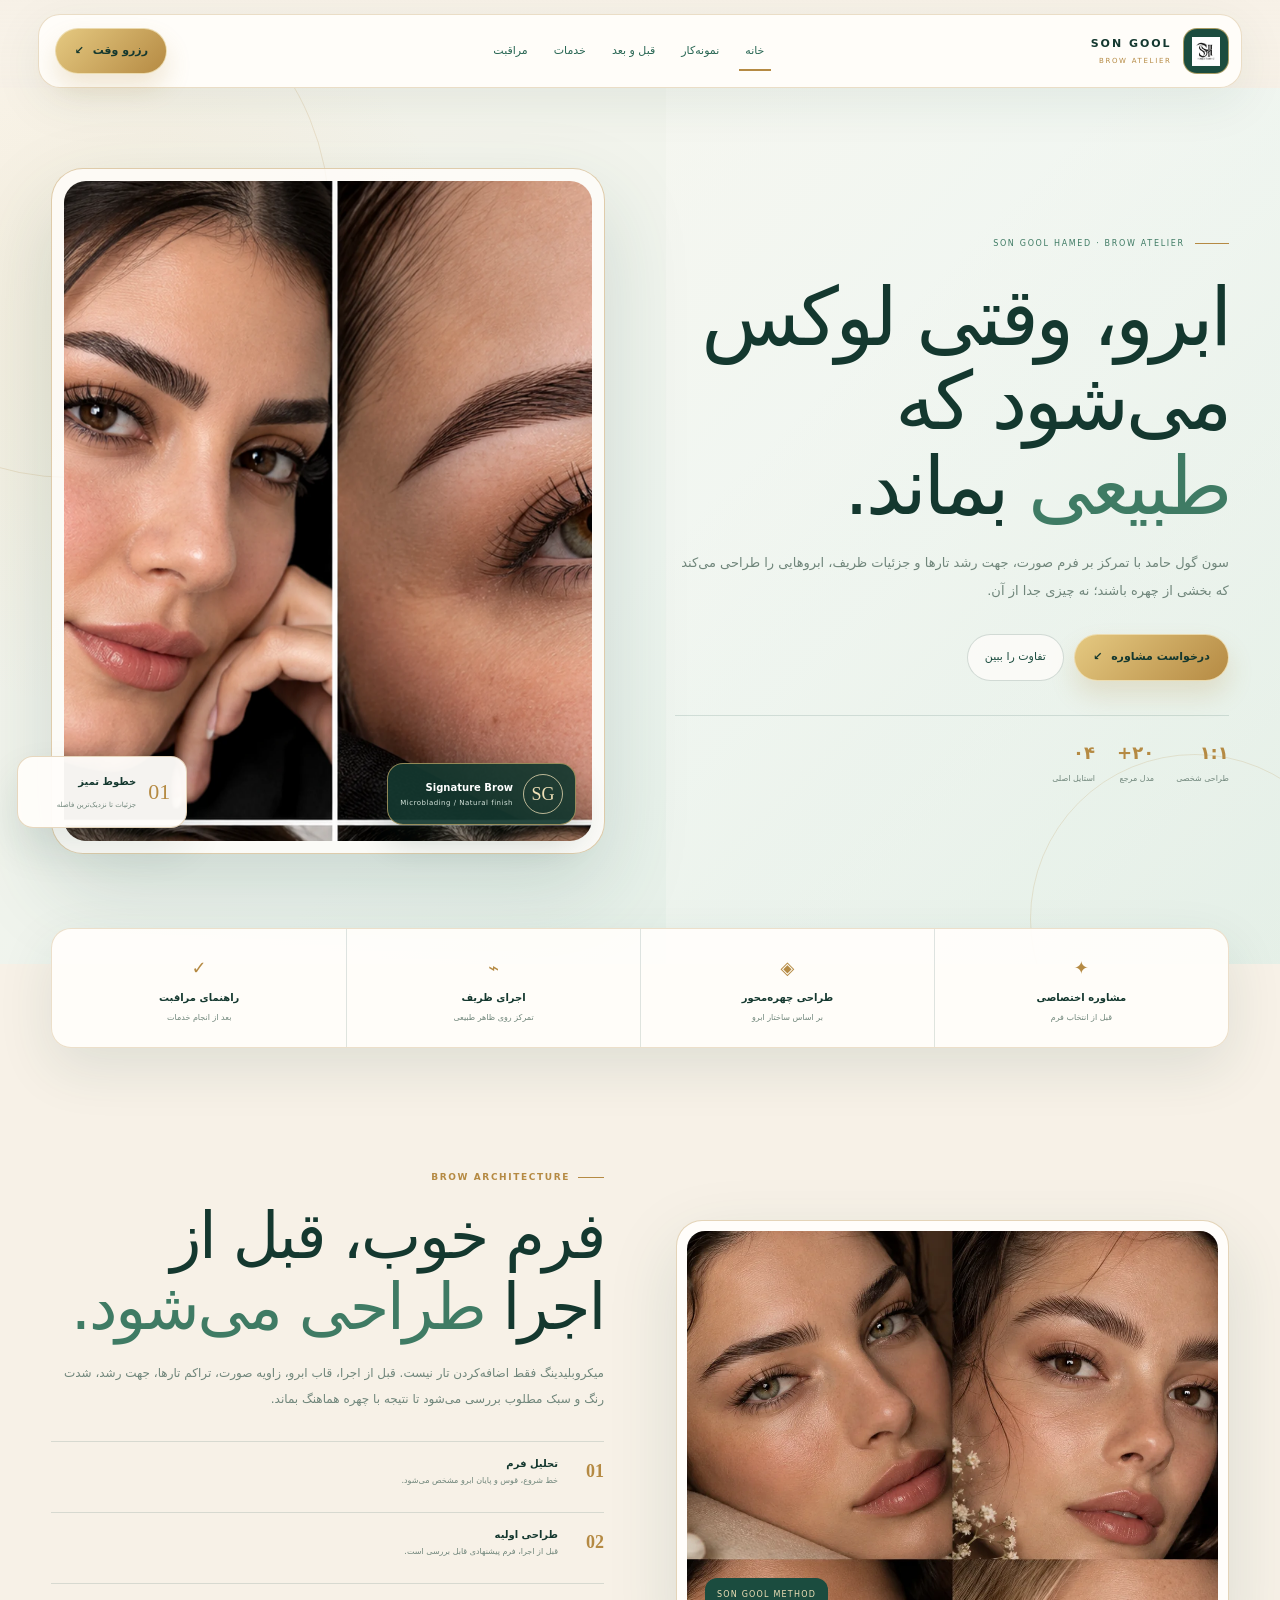
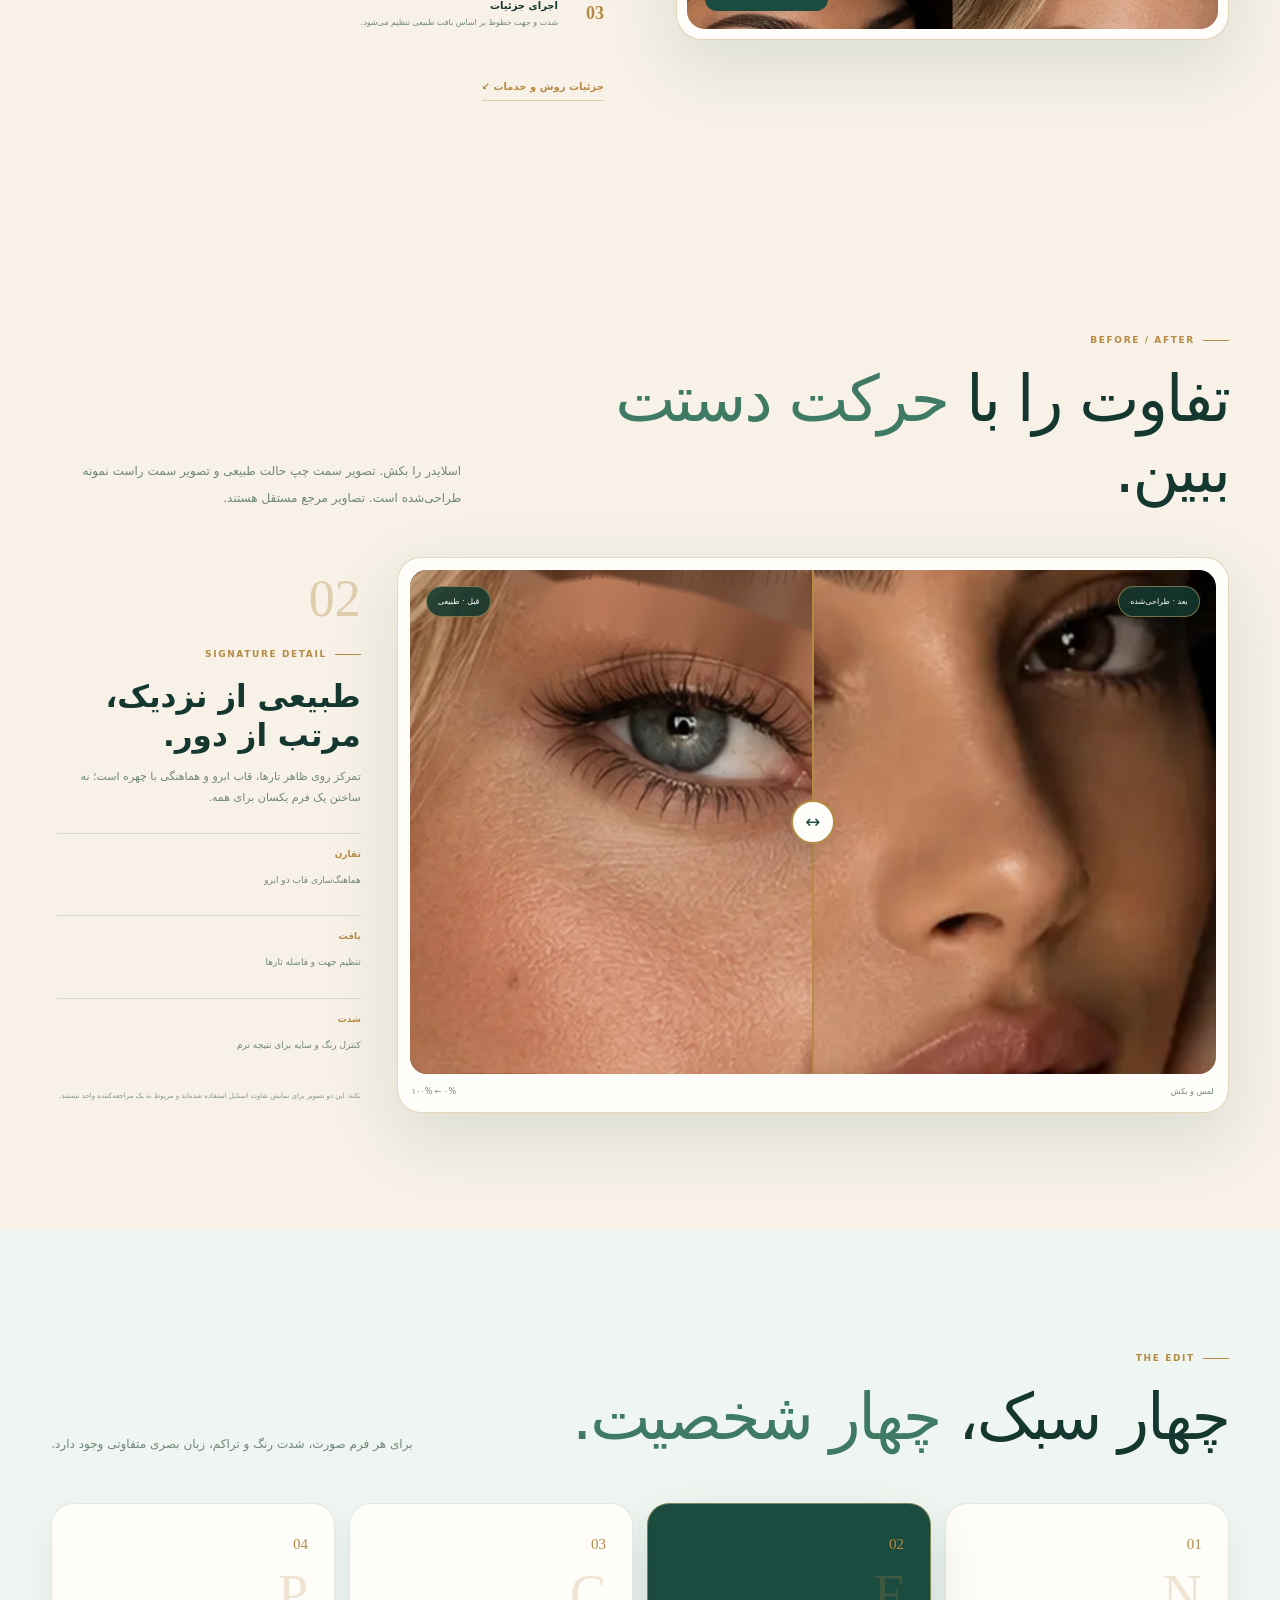
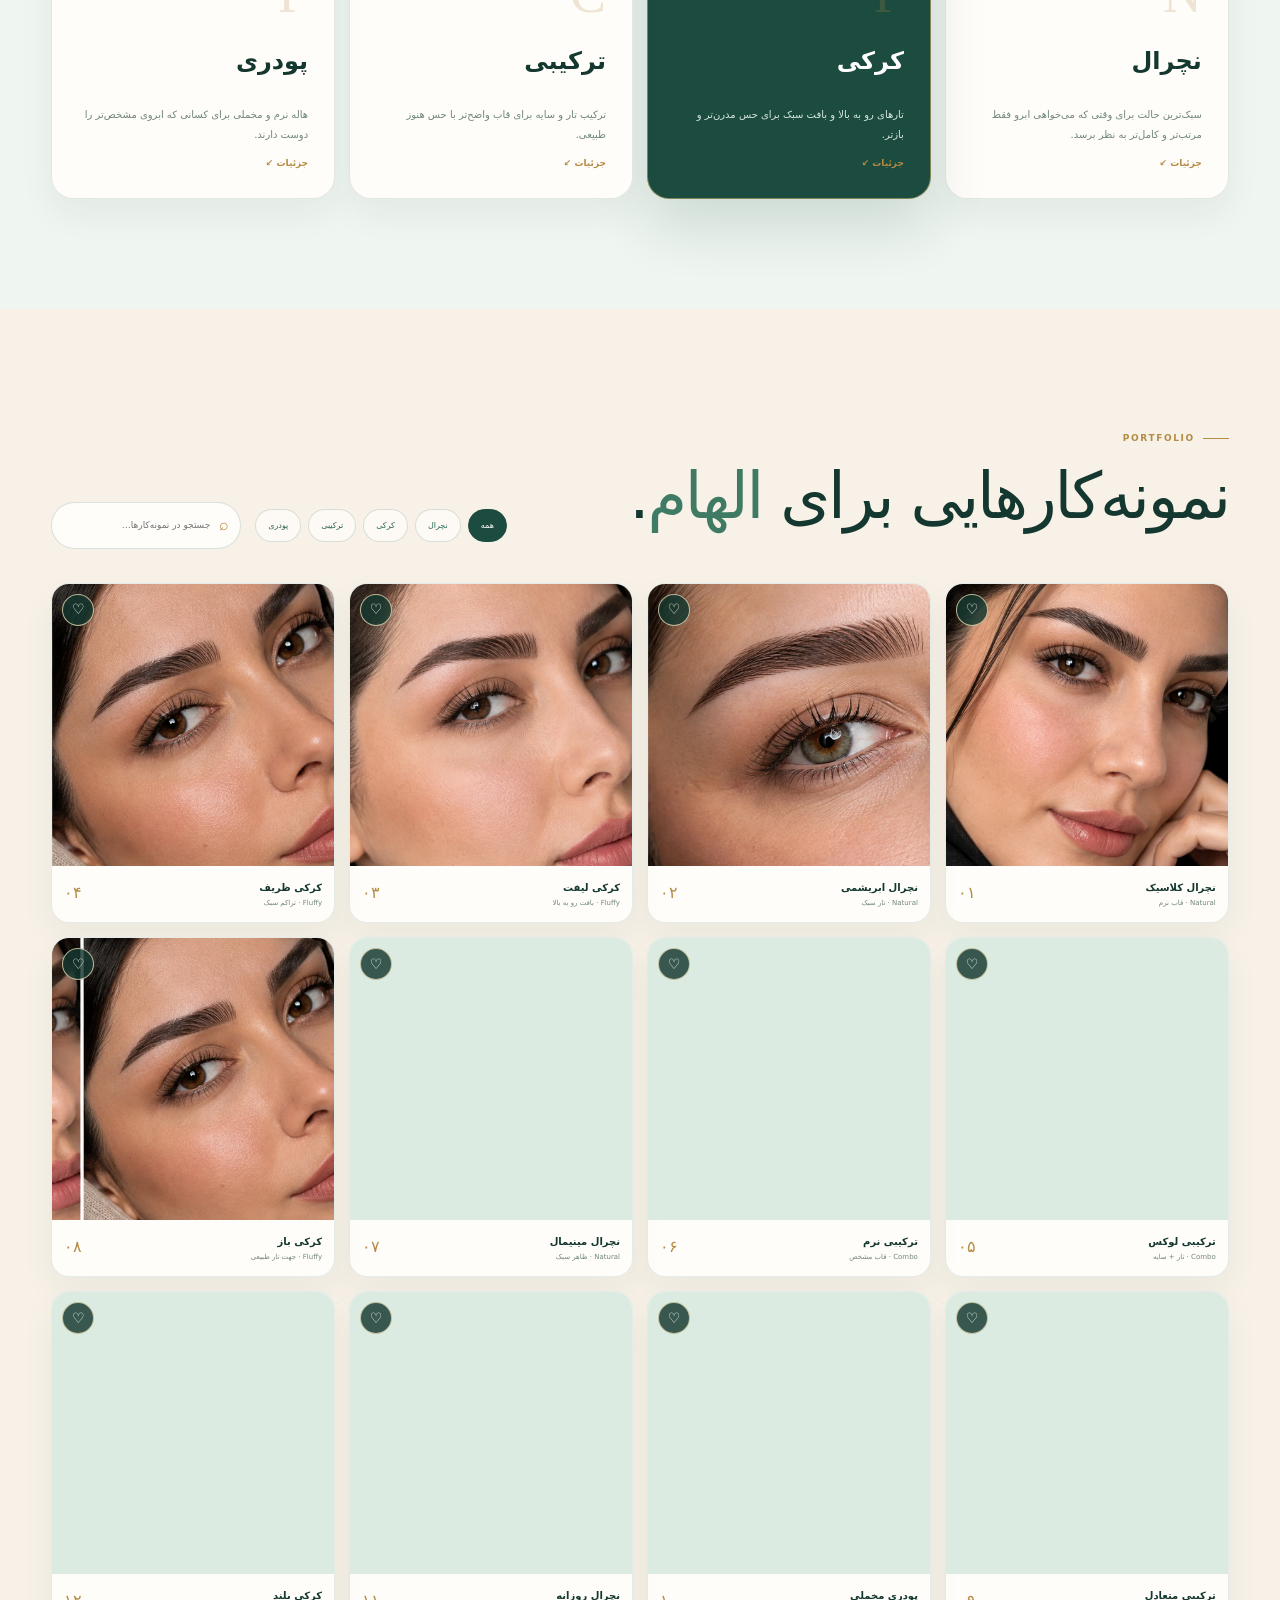
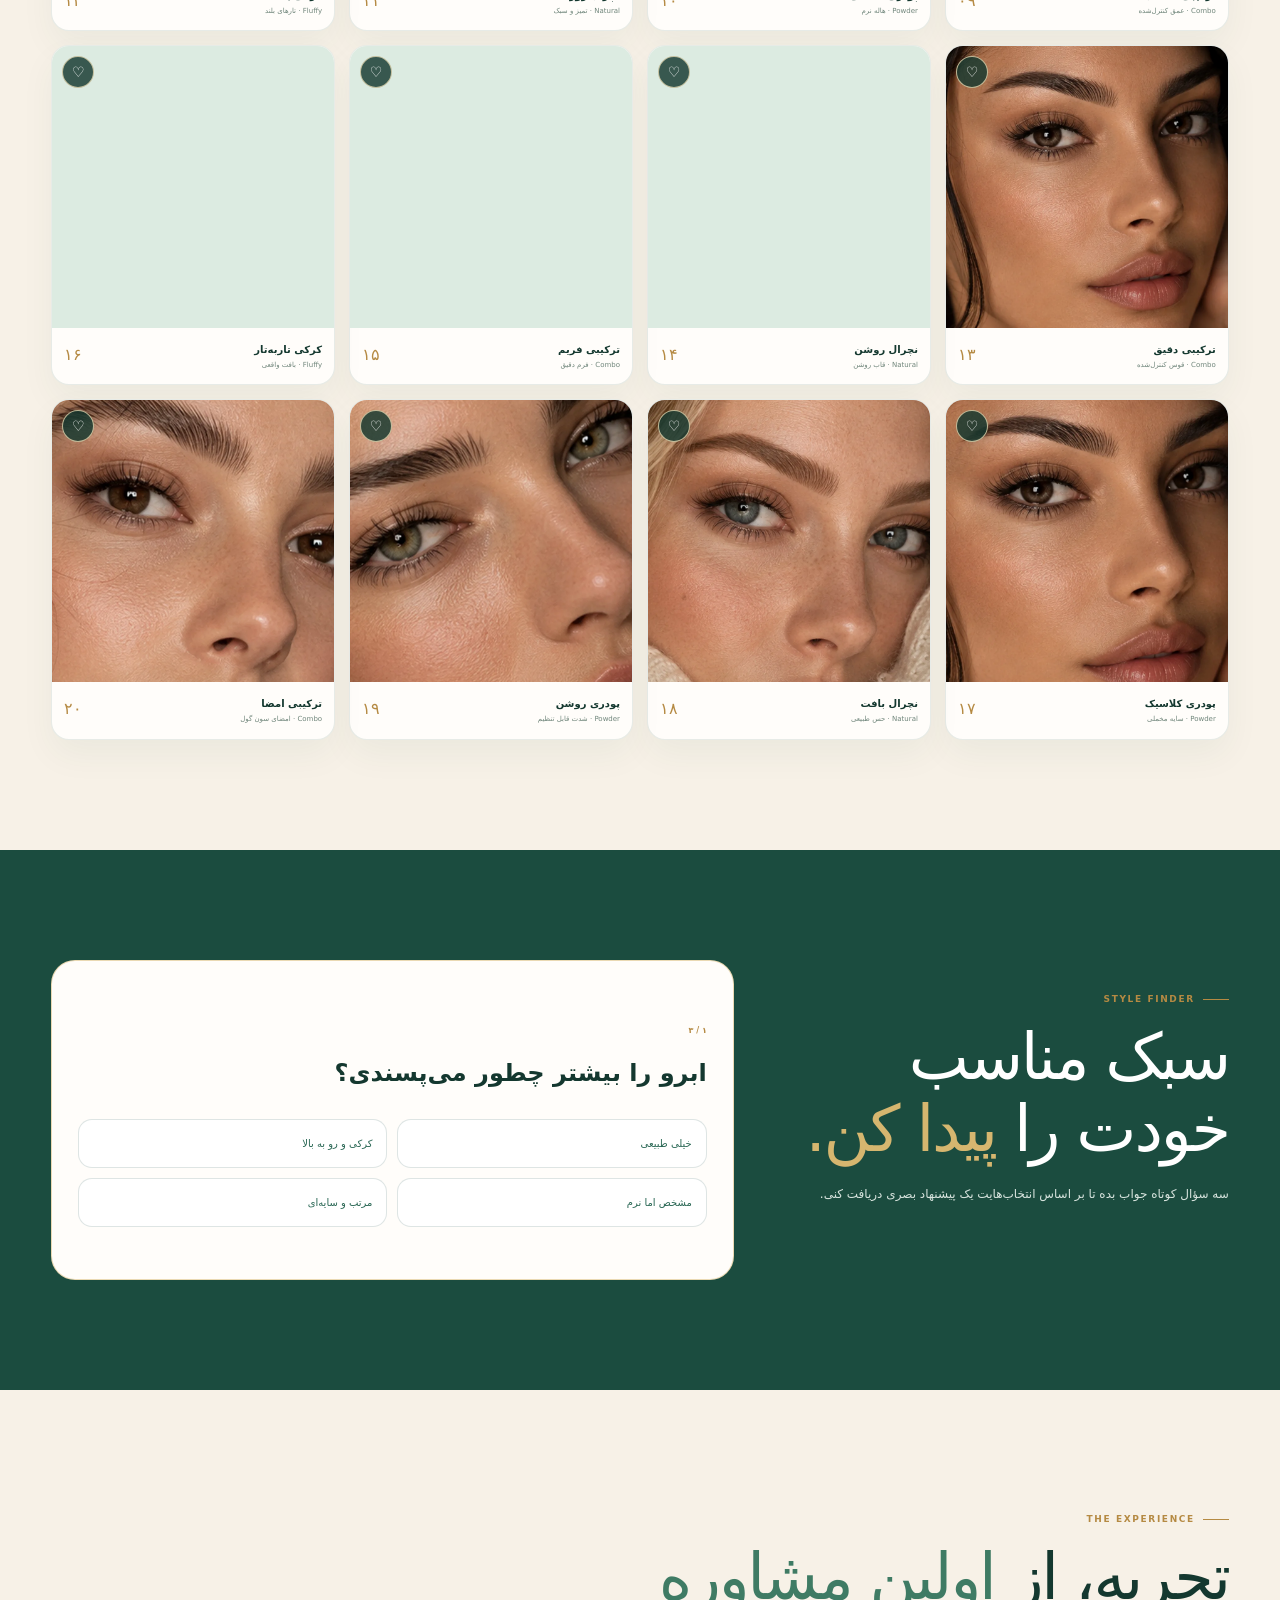
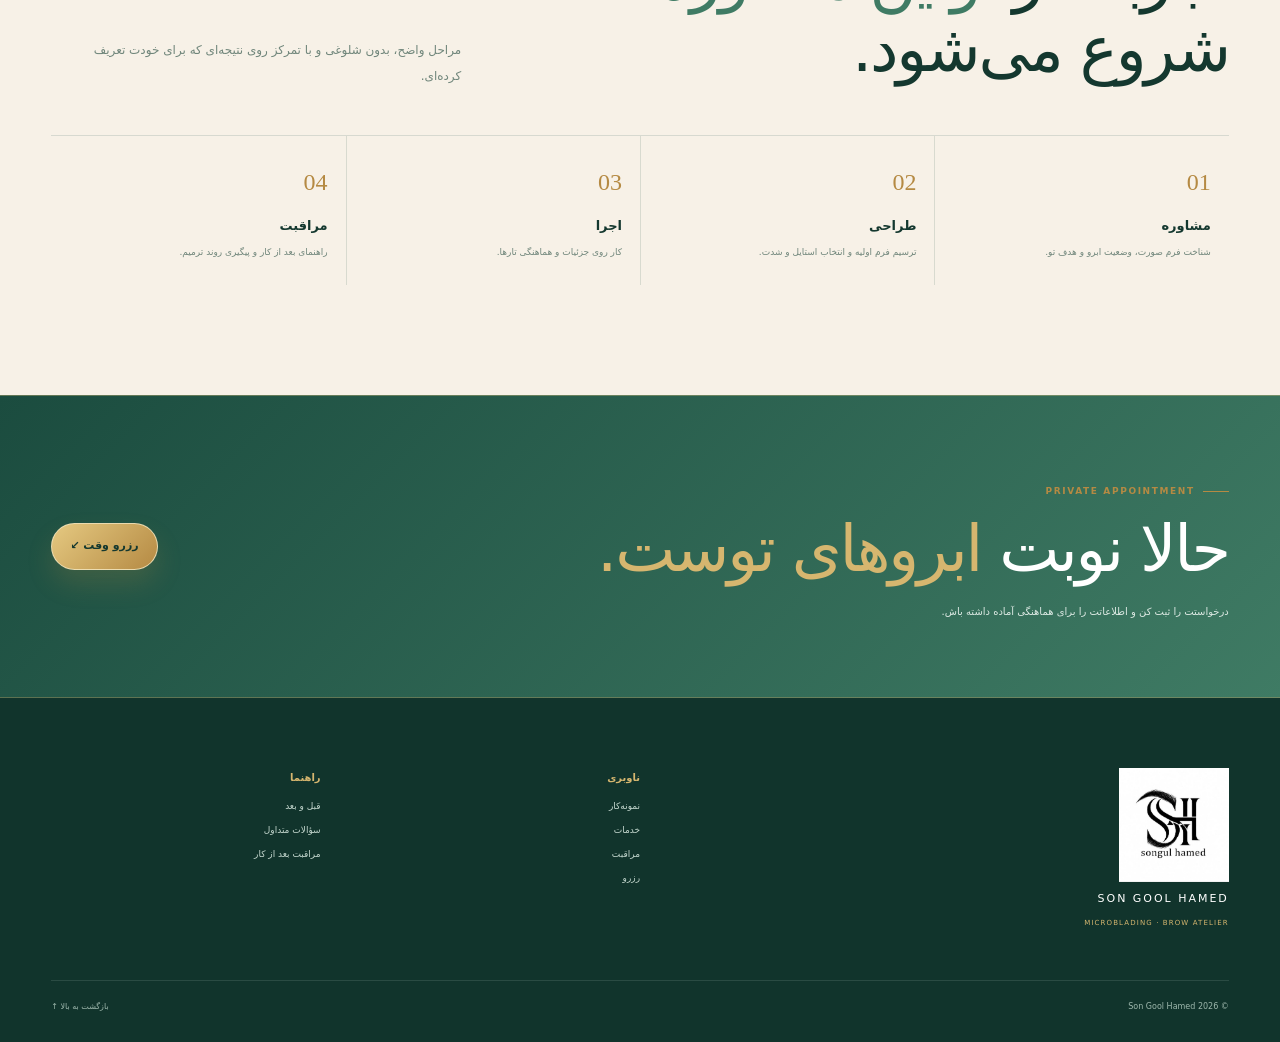
==== commit 01f911c5: "Add files via upload" ====
--- a/index.html
+++ b/index.html
@@ -13,6 +13,8 @@
 <link rel="stylesheet" href="assets/style.css">
 <script src="assets/js/data.js" defer></script>
 <script src="assets/app.js" defer></script>
+<link rel="stylesheet" href="assets/3d-mobile.css">
+<script src="assets/3d-mobile.js" defer></script>
 </head>
 <body data-page="home">
 <header class="topbar" id="top">
--- a/assets/style.css
+++ b/assets/style.css
@@ -1,59 +1,6 @@
-:root{
-  --green-950:#315b45;
-  --green-900:#416f56;
-  --green-800:#4f8b6a;
-  --green-700:#6da687;
-  --green-500:#97c3a8;
-  --green-300:#d4eadb;
-  --green-200:#e6f3ea;
-  --green-100:#f3faf5;
-  --cream:#fffdf7;
-  --gold:#c9a15a;
-  --gold-2:#e0bf75;
-  --gold-3:#f3dfaa;
-  --ink:#3b5f4b;
-  --line:rgba(65,111,86,.16);
-  --shadow:0 24px 70px rgba(65,111,86,.12);
-  --ease:cubic-bezier(.2,.75,.2,1);
-}
-*{box-sizing:border-box}
-html{scroll-behavior:smooth}
-body{margin:0;background:var(--green-100);color:var(--ink);font-family:Tahoma,"Segoe UI",system-ui,sans-serif;line-height:1.9;overflow-x:hidden}
-body,button,input,textarea,select{font-synthesis:none}
-a{color:inherit;text-decoration:none}
-img{max-width:100%;display:block}
-button,input,textarea,select{font:inherit}
-button{cursor:pointer}
-.container{width:min(1160px,92vw);margin:0 auto}
-.page-glow{position:fixed;inset:0;z-index:-3;pointer-events:none;background:radial-gradient(circle at 10% 0%,#fff 0,transparent 28%),radial-gradient(circle at 100% 34%,rgba(224,191,117,.12),transparent 22%),linear-gradient(180deg,#f7fcf8 0%,#edf8f1 50%,#f8fcf9 100%)}
-.petals{position:fixed;inset:0;pointer-events:none;z-index:1;overflow:hidden}
-.petal{position:absolute;top:-30px;width:10px;height:15px;border-radius:70% 30% 70% 30%;background:rgba(224,191,117,.28);animation:fall linear infinite}
-@keyframes fall{to{transform:translate3d(var(--drift),120vh,0) rotate(450deg)}}
-.site-header{position:fixed;z-index:50;top:16px;left:50%;transform:translateX(-50%);width:min(1180px,94vw);height:76px;padding:0 16px;display:grid;grid-template-columns:auto 1fr auto;align-items:center;gap:22px;background:rgba(255,255,255,.94);border:1px solid rgba(201,161,90,.34);border-radius:24px;box-shadow:0 18px 55px rgba(65,111,86,.12);backdrop-filter:blur(18px);-webkit-backdrop-filter:blur(18px)}
-.brand{display:flex;align-items:center;gap:11px;min-width:220px}.brand-logo{width:46px;height:46px;display:grid;place-items:center;border-radius:15px;background:linear-gradient(135deg,var(--green-900),var(--green-800));border:1px solid rgba(224,191,117,.7);box-shadow:0 10px 22px rgba(65,111,86,.2)}.brand-logo img{width:31px;height:31px;object-fit:contain;filter:brightness(0) invert(1)}.brand-copy{display:grid;gap:1px}.brand-copy b{font-size:11px;letter-spacing:.16em;color:var(--green-950)}.brand-copy small{font-size:7px;letter-spacing:.22em;color:var(--gold)}
-.desktop-nav{display:flex;justify-content:center;gap:24px}.desktop-nav a{font-size:11px;color:var(--green-900);transition:.2s}.desktop-nav a:hover{color:var(--gold)}
-.header-cta,.gold-btn{display:inline-flex;align-items:center;justify-content:center;gap:9px;border:1px solid rgba(240,220,160,.72);border-radius:999px;padding:12px 19px;background:linear-gradient(135deg,#f1d991,#c9a15a);color:var(--green-950);font-weight:800;font-size:11px;box-shadow:0 14px 28px rgba(201,161,90,.22);transition:transform .22s var(--ease),box-shadow .22s var(--ease)}.header-cta:hover,.gold-btn:hover{transform:translateY(-2px);box-shadow:0 18px 38px rgba(201,161,90,.28)}
-.menu-btn{display:none;border:1px solid rgba(65,111,86,.16);background:#fff;border-radius:14px;padding:9px}.menu-btn i{display:block;width:23px;height:2px;background:var(--green-900);margin:5px 0;border-radius:5px}
-.mobile-menu{position:fixed;z-index:49;top:102px;left:50%;transform:translateX(-50%);width:min(94vw,640px);padding:10px;background:rgba(255,255,255,.98);border:1px solid rgba(201,161,90,.34);border-radius:22px;box-shadow:var(--shadow)}.mobile-menu a{display:block;padding:13px;border-bottom:1px solid var(--line);font-size:12px}.mobile-menu a:last-child{border-bottom:0}
-.section{padding:138px 0 0}
-.eyebrow{display:inline-flex;align-items:center;gap:8px;color:var(--gold);font-size:9px;letter-spacing:.19em;font-weight:800}.eyebrow:before{content:"";width:24px;height:1px;background:var(--gold)}
-h1,h2,h3,p{margin-top:0}.section-heading h2,.story-copy h2,.booking-copy h2,.faq h2{margin:10px 0 16px;font-size:clamp(40px,5.3vw,74px);line-height:1.12;color:var(--green-950);font-weight:500;letter-spacing:-.035em}.section-heading h2 em,.story-copy h2 em,.booking-copy h2 em,.faq h2 em{font-style:normal;color:var(--green-800)}.section-heading p{max-width:520px;color:#6b8b78;font-size:12px;line-height:2.2}
-.light-btn{display:inline-flex;align-items:center;justify-content:center;gap:8px;border:1px solid rgba(65,111,86,.18);background:#fff;color:var(--green-900);border-radius:999px;padding:11px 17px;font-size:11px;transition:.2s}.light-btn:hover{transform:translateY(-2px);border-color:rgba(201,161,90,.62);box-shadow:0 12px 26px rgba(65,111,86,.08)}
-.hero{position:relative;padding:155px 0 86px;overflow:hidden;background:linear-gradient(135deg,#e8f4eb 0%,#d7ebdd 45%,#c9e1d0 100%);border-bottom:1px solid rgba(65,111,86,.1)}
-.hero:before{content:"";position:absolute;inset:0;background:radial-gradient(circle at 65% 14%,rgba(255,255,255,.74),transparent 23%),linear-gradient(90deg,transparent 0 54%,rgba(255,255,255,.16) 76%,transparent 100%);z-index:0}.hero-grid{position:relative;z-index:2;display:grid;grid-template-columns:1.02fr .98fr;gap:70px;align-items:center}.hero-copy{padding-right:14px}.hero-eyebrow{display:flex;gap:12px;align-items:center;color:var(--green-900);font-size:8px;letter-spacing:.2em}.hero-eyebrow i{display:block;width:46px;height:1px;background:var(--gold)}.hero-eyebrow b{color:var(--gold)}
-.hero-logo-wrap{display:flex;align-items:center;gap:14px;margin:25px 0 18px;width:max-content;padding:13px 16px;border-radius:22px;background:linear-gradient(135deg,var(--green-950),var(--green-800));border:1px solid rgba(240,220,160,.65);box-shadow:0 18px 40px rgba(65,111,86,.2)}.hero-logo-wrap img{width:132px;height:132px;object-fit:contain;filter:brightness(0) invert(1)}.hero-logo-wrap div{display:grid;gap:3px;min-width:142px}.hero-logo-wrap b{color:#fff;font-size:12px;letter-spacing:.16em}.hero-logo-wrap small{color:var(--gold-3);font-size:8px;letter-spacing:.15em}.gold-label{display:inline-block;color:#886a2f;font-size:11px;font-weight:800;margin-bottom:10px}.hero h1{font-size:clamp(48px,6.3vw,86px);line-height:1.05;font-weight:500;letter-spacing:-.045em;margin:0;color:var(--green-950)}.hero h1 em{font-style:normal;color:var(--green-800)}.hero-lead{max-width:640px;margin:22px 0 28px;color:#5f7e6d;font-size:13px;line-height:2.2}.hero-actions{display:flex;gap:11px;flex-wrap:wrap}.hero-notes{display:flex;flex-wrap:wrap;gap:20px;margin-top:28px;padding-top:19px;border-top:1px solid rgba(65,111,86,.13);font-size:9px;color:#6d8b79}.hero-notes span{display:inline-flex;gap:7px;align-items:center}.hero-notes b{font-size:14px;color:var(--gold)}
-.hero-visual{position:relative;justify-self:end;width:min(510px,100%)}.hero-frame{position:relative;padding:14px;border-radius:34px;background:rgba(255,255,255,.68);border:1px solid rgba(201,161,90,.58);box-shadow:0 30px 80px rgba(65,111,86,.18)}.hero-image-wrap{position:relative;overflow:hidden;border-radius:26px;aspect-ratio:4/5;background:#dceee2}.hero-image-wrap:after{content:"";position:absolute;inset:0;background:linear-gradient(135deg,rgba(255,255,255,.08),transparent 45%)}.hero-image-wrap img{width:100%;height:100%;object-fit:cover}.hero-gold-seal{position:absolute;right:-32px;top:22px;width:82px;height:82px;border-radius:50%;display:grid;place-items:center;text-align:center;background:linear-gradient(135deg,#f1db9a,#c9a15a);color:var(--green-950);border:3px solid #fff;box-shadow:0 12px 30px rgba(201,161,90,.3)}.hero-gold-seal span{font-family:Georgia,serif;font-size:23px;line-height:1}.hero-gold-seal small{font-size:6px;letter-spacing:.11em;line-height:1.35}.hero-caption{position:absolute;right:30px;left:30px;bottom:27px;display:flex;align-items:end;justify-content:space-between;gap:20px;padding:15px 16px;border-radius:18px;background:rgba(65,111,86,.88);color:#fff;border:1px solid rgba(240,220,160,.4);box-shadow:0 18px 35px rgba(65,111,86,.2)}.hero-caption b{font-size:12px}.hero-caption span{font-size:8px;color:#e8f0ea}.hero-stamp{position:absolute;left:-35px;bottom:-21px;padding:11px 14px;border-radius:16px;background:rgba(255,255,255,.96);border:1px solid rgba(201,161,90,.46);color:var(--green-900);font-size:8px;letter-spacing:.17em;line-height:1.5;box-shadow:0 18px 35px rgba(65,111,86,.13)}.hero-stamp span{color:var(--gold);font-size:6px;letter-spacing:.2em}.rose{position:absolute;pointer-events:none;z-index:1;filter:drop-shadow(0 18px 30px rgba(65,111,86,.13));clip-path:ellipse(72% 72% at 48% 46%)}.rose-hero-one{right:-28px;top:72px;width:245px;transform:rotate(-5deg)}.rose-hero-two{left:-26px;bottom:-24px;width:210px;transform:scaleX(-1) rotate(5deg);opacity:.88}
-.promise-strip{position:relative;z-index:4;width:min(1160px,92vw);margin:-28px auto 0;display:grid;grid-template-columns:repeat(4,1fr);background:rgba(255,255,255,.94);border:1px solid rgba(201,161,90,.35);border-radius:24px;box-shadow:0 24px 55px rgba(65,111,86,.13);overflow:hidden}.promise-strip>div{display:grid;gap:4px;padding:23px 18px;border-left:1px solid var(--line);text-align:center}.promise-strip>div:last-child{border-left:0}.strip-icon{color:var(--gold);font-size:19px}.promise-strip b{font-size:10px;color:var(--green-950)}.promise-strip small{font-size:8px;color:#789180}
-.story{position:relative}.story-grid{display:grid;grid-template-columns:.98fr 1.02fr;gap:72px;align-items:center}.image-card{position:relative;padding:12px;border:1px solid rgba(201,161,90,.44);background:#fff;border-radius:30px;box-shadow:var(--shadow)}.image-card img{width:100%;aspect-ratio:4/3;object-fit:cover;border-radius:22px}.image-badge{position:absolute;right:26px;bottom:26px;display:flex;align-items:center;gap:8px;padding:10px 12px;border-radius:13px;background:rgba(65,111,86,.92);color:#fff;border:1px solid rgba(240,220,160,.45)}.image-badge span{color:var(--gold-3);font-size:10px}.image-badge b{font-size:8px;letter-spacing:.16em}.story-copy>p{max-width:620px;color:#698677;font-size:12px;line-height:2.2}.story-points{display:grid;gap:12px;margin-top:24px}.story-points>div{display:grid;grid-template-columns:42px 1fr;gap:10px;padding:13px 0;border-bottom:1px solid var(--line)}.story-points>div:last-child{border-bottom:0}.story-points strong{color:var(--gold);font-size:16px}.story-points span{display:grid;gap:2px}.story-points b{font-size:11px;color:var(--green-950)}.story-points small{font-size:9px;color:#799382}.rose-section-left{left:-46px;top:36px;width:180px;opacity:.82;transform:scaleX(-1)}
-.before-after-section{position:relative}.section-heading.centered{text-align:center}.section-heading.centered p{margin:0 auto}.comparison-shell{display:grid;grid-template-columns:1.45fr .55fr;gap:28px;align-items:stretch;margin-top:42px}.comparison{position:relative;overflow:hidden;aspect-ratio:1.16;border-radius:28px;border:1px solid rgba(201,161,90,.5);background:#fff;box-shadow:var(--shadow);--split:50%}.comparison img{width:100%;height:100%;object-fit:cover}.comparison-before,.comparison-after{position:absolute;inset:0}.comparison-before{width:var(--split);overflow:hidden;z-index:2}.comparison-before img{width:100%;height:100%;object-fit:cover;object-position:center 30%}.comparison-after{z-index:1;object-position:center 30%}.comparison:after{content:"";position:absolute;inset:0;z-index:3;pointer-events:none;background:linear-gradient(135deg,rgba(255,255,255,.06),transparent 50%)}.comparison-line{position:absolute;top:0;bottom:0;left:var(--split);width:2px;background:#f2dd9f;z-index:5;box-shadow:0 0 0 1px rgba(255,255,255,.75)}.comparison-handle{position:absolute;top:50%;left:50%;transform:translate(-50%,-50%);width:58px;height:58px;border-radius:50%;display:grid;place-items:center;background:linear-gradient(135deg,#f2dd9f,#c9a15a);color:var(--green-950);font-size:20px;border:3px solid #fff;box-shadow:0 12px 28px rgba(65,111,86,.23)}.comparison-range{position:absolute;inset:0;width:100%;height:100%;opacity:0;z-index:6;cursor:ew-resize;margin:0}.compare-label{position:absolute;top:18px;z-index:7;padding:6px 10px;border-radius:999px;color:#fff;background:rgba(65,111,86,.86);font-size:8px;border:1px solid rgba(255,255,255,.24)}.label-before{left:18px}.label-after{right:18px}.comparison-info{padding:28px;border-radius:28px;background:linear-gradient(150deg,#fff,#edf7f0);border:1px solid rgba(201,161,90,.34);box-shadow:0 18px 48px rgba(65,111,86,.08)}.comparison-info h3{font-size:30px;line-height:1.25;margin:10px 0 12px;color:var(--green-950)}.comparison-info>p{font-size:11px;color:#6d8978;line-height:2}.info-list{display:grid;gap:10px;margin:18px 0}.info-list div{display:flex;justify-content:space-between;gap:14px;padding-bottom:10px;border-bottom:1px solid var(--line)}.info-list b{font-size:10px;color:var(--green-950)}.info-list span{font-size:9px;color:#7e9487}.demo-note{display:block;color:#9b8a66;font-size:8px;line-height:1.8}.rose-section-right{right:-36px;top:60px;width:175px;transform:rotate(-9deg);opacity:.8}
-.services{position:relative}.section-heading.split{display:grid;grid-template-columns:1fr .72fr;gap:45px;align-items:end}.service-grid{display:grid;grid-template-columns:repeat(4,1fr);gap:15px;margin-top:34px}.service-card{position:relative;min-height:245px;padding:24px;border-radius:26px;background:linear-gradient(150deg,#fff,#eef7f1);border:1px solid rgba(201,161,90,.3);box-shadow:0 12px 35px rgba(65,111,86,.08);overflow:hidden}.service-card:after{content:"";position:absolute;right:-18px;bottom:-40px;width:125px;height:125px;border-radius:50%;background:rgba(224,191,117,.13)}.service-card span{color:var(--gold);font-size:10px}.service-card h3{font-size:25px;margin:42px 0 7px;color:var(--green-950)}.service-card p{font-size:10px;color:#738d7d;line-height:1.95}.service-card b{position:absolute;bottom:20px;left:22px;color:#8a733e;font-size:7px;letter-spacing:.2em}.service-card.featured{background:linear-gradient(145deg,var(--green-800),var(--green-900));color:#fff;border-color:rgba(240,220,160,.5);box-shadow:0 22px 50px rgba(65,111,86,.19)}.service-card.featured h3{color:#fff}.service-card.featured p{color:#e4efe8}.service-card.featured b{color:var(--gold-3)}
-.portfolio{position:relative}.rose-portfolio{left:-42px;bottom:58px;width:175px;transform:rotate(12deg);opacity:.78}.portfolio-toolbar{display:flex;justify-content:space-between;align-items:center;gap:20px;margin-top:30px}.filters{display:flex;gap:8px;flex-wrap:wrap}.filters button{border:1px solid rgba(65,111,86,.16);background:#fff;color:var(--green-900);border-radius:999px;padding:9px 13px;font-size:9px;transition:.2s}.filters button.active,.filters button:hover{background:var(--green-800);color:#fff;border-color:var(--green-800)}.filters button span{display:inline-flex;min-width:16px;justify-content:center;margin-right:3px;padding:1px 4px;border-radius:999px;background:rgba(201,161,90,.18);color:var(--gold)}.search{display:flex;align-items:center;gap:8px;min-width:220px;border:1px solid rgba(65,111,86,.14);background:#fff;border-radius:999px;padding:9px 12px}.search span{color:var(--gold);font-size:16px}.search input{width:100%;border:0;outline:0;background:transparent;color:var(--green-950);font-size:10px}.gallery{display:grid;grid-template-columns:repeat(4,1fr);gap:14px;margin-top:20px}.gallery-card{position:relative;overflow:hidden;border-radius:22px;background:#fff;border:1px solid rgba(201,161,90,.26);box-shadow:0 15px 34px rgba(65,111,86,.07);cursor:pointer;transition:transform .25s var(--ease),box-shadow .25s var(--ease)}.gallery-card:hover{transform:translateY(-4px);box-shadow:0 24px 55px rgba(65,111,86,.14)}.gallery-card img{width:100%;aspect-ratio:1/1;object-fit:cover}.gallery-meta{padding:10px 11px;display:flex;justify-content:space-between;gap:8px;align-items:center}.gallery-meta b{font-size:9px;color:var(--green-950)}.gallery-meta span{font-size:7px;color:var(--gold)}.save-btn{position:absolute;top:10px;right:10px;width:30px;height:30px;border-radius:50%;border:1px solid rgba(255,255,255,.65);background:rgba(255,255,255,.92);color:var(--green-800);z-index:3}.save-btn.active{background:var(--gold);color:var(--green-950)}
-.booking{padding-bottom:0}.booking-grid{display:grid;grid-template-columns:.78fr 1.22fr;gap:45px;align-items:start}.booking-copy>p{max-width:520px;color:#6d8978;font-size:12px;line-height:2.1}.booking-points{display:flex;flex-wrap:wrap;gap:8px;margin-top:22px}.booking-points span{padding:8px 10px;border-radius:999px;background:#fff;border:1px solid rgba(201,161,90,.3);color:#7b8f82;font-size:8px}.booking-card{display:grid;grid-template-columns:1fr 1fr;gap:13px;padding:24px;border-radius:30px;background:rgba(255,255,255,.94);border:1px solid rgba(201,161,90,.34);box-shadow:var(--shadow)}.field{display:grid;gap:6px}.field label{font-size:9px;color:var(--green-950)}.field input,.field textarea,.field select{width:100%;border:1px solid rgba(65,111,86,.15);background:#f8fcf9;color:var(--green-950);outline:0;border-radius:14px;padding:11px 12px;font-size:10px}.field textarea{resize:vertical;min-height:115px}.field input:focus,.field textarea:focus,.field select:focus{border-color:rgba(201,161,90,.85);box-shadow:0 0 0 3px rgba(201,161,90,.12)}.full{grid-column:1/-1}.form-actions{display:flex;gap:9px;flex-wrap:wrap}.form-actions .gold-btn,.form-actions .light-btn{flex:0 0 auto}.form-status{min-height:22px;margin:0;color:#688574;font-size:9px}
-.faq{padding-bottom:160px}.faq-grid{display:grid;grid-template-columns:.66fr 1.34fr;gap:70px}.faq-grid>div:first-child p{max-width:440px;color:#6e8979;font-size:11px;line-height:2}.faq-list{border-top:1px solid var(--line)}.faq-list details{border-bottom:1px solid var(--line);padding:10px 0}.faq-list summary{list-style:none;cursor:pointer;display:flex;justify-content:space-between;gap:12px;color:var(--green-950);font-size:12px;padding:7px 0}.faq-list summary::-webkit-details-marker{display:none}.faq-list summary span{color:var(--gold);font-size:17px}.faq-list p{margin:3px 0 7px;color:#708b7c;font-size:10px;line-height:2}
-.footer{position:relative;overflow:hidden;background:linear-gradient(145deg,var(--green-900),var(--green-800));color:#fff;padding:80px 0 28px}.footer-inner{text-align:center;position:relative;z-index:2}.footer-logo-wrap{display:grid;justify-items:center;gap:8px}.footer-logo{width:120px;filter:brightness(0) invert(1)}.footer-logo-wrap span{font-size:7px;letter-spacing:.2em;color:var(--gold-3)}.footer h2{font-size:clamp(34px,5vw,58px);line-height:1.15;font-weight:500;margin:20px auto 24px;max-width:760px}.footer h2 em{font-style:normal;color:var(--gold-3)}.footer-bottom{display:flex;justify-content:space-between;gap:20px;align-items:center;margin-top:48px;padding-top:18px;border-top:1px solid rgba(255,255,255,.14);font-size:8px;color:#d8eadf}.footer-bottom div{display:flex;gap:16px;flex-wrap:wrap;justify-content:center}.footer-bottom a:hover{color:var(--gold-3)}.footer-rose{position:absolute;z-index:1;opacity:.92;mix-blend-mode:normal}.footer-rose-right{right:-28px;top:-8px;width:235px;transform:rotate(-4deg)}.footer-rose-left{left:-24px;bottom:-20px;width:215px;transform:scaleX(-1) rotate(5deg)}
-.modal{width:min(920px,94vw);padding:0;border:0;border-radius:28px;overflow:hidden;background:#fff;color:var(--green-950);box-shadow:0 30px 100px rgba(65,111,86,.22)}.modal::backdrop{background:rgba(65,111,86,.25);backdrop-filter:blur(8px)}.modal[open]{display:grid;grid-template-columns:1fr 1fr}.modal-media{min-height:430px;background:#e4f2e8}.modal-media img{width:100%;height:100%;object-fit:cover}.modal-content{padding:32px}.modal-content h3{font-size:34px;line-height:1.2;margin:14px 0}.modal-content p{color:#6d8979;font-size:11px;line-height:2}.modal-actions{display:flex;gap:9px;flex-wrap:wrap;margin-top:22px}.modal-close{position:absolute;top:12px;left:12px;width:38px;height:38px;border-radius:50%;border:1px solid rgba(201,161,90,.45);background:#fff;color:var(--green-950);font-size:24px;z-index:3}
-.mobile-dock{display:none}
-@media(max-width:980px){.site-header{grid-template-columns:auto 1fr auto}.desktop-nav{display:none}.menu-btn{display:block;justify-self:end}.header-cta{justify-self:end}.hero-grid,.story-grid,.comparison-shell,.booking-grid,.faq-grid{grid-template-columns:1fr;gap:34px}.hero-copy{padding-right:0;text-align:center}.hero-eyebrow{justify-content:center}.hero-logo-wrap{margin-left:auto;margin-right:auto}.hero-lead{margin-left:auto;margin-right:auto}.hero-actions,.hero-notes{justify-content:center}.hero-visual{justify-self:center;width:min(560px,100%)}.comparison-info{display:none}.section-heading.split{grid-template-columns:1fr;gap:10px}.service-grid{grid-template-columns:1fr 1fr}.gallery{grid-template-columns:repeat(3,1fr)}.booking-copy{text-align:center}.booking-copy>p{margin-left:auto;margin-right:auto}.booking-points{justify-content:center}.faq-grid>div:first-child{text-align:center}.faq-grid>div:first-child p{margin-left:auto;margin-right:auto}.promise-strip{grid-template-columns:1fr 1fr}.promise-strip>div:nth-child(2){border-left:0}.promise-strip>div:nth-child(1),.promise-strip>div:nth-child(2){border-bottom:1px solid var(--line)}.rose-hero-one{width:190px}.rose-hero-two{width:165px}}
-@media(max-width:640px){.site-header{top:9px;height:64px;padding:0 11px;border-radius:19px}.brand{min-width:0}.brand-copy{display:none}.brand-logo{width:42px;height:42px}.header-cta{display:none}.menu-btn{display:block}.section{padding-top:96px}.hero{padding-top:116px;padding-bottom:64px}.hero-grid{gap:28px}.hero-logo-wrap img{width:102px;height:102px}.hero-logo-wrap{padding:10px 12px}.hero h1{font-size:45px}.hero-lead{font-size:11px}.hero-notes{gap:11px;justify-content:space-between}.hero-notes b{font-size:13px}.hero-frame{padding:10px;border-radius:26px}.hero-image-wrap{border-radius:19px}.hero-gold-seal{width:66px;height:66px;right:-16px}.hero-stamp{left:-8px;bottom:-14px}.rose-hero-one{right:-55px;top:74px;width:170px}.rose-hero-two{left:-52px;bottom:-24px;width:145px}.promise-strip{margin-top:-22px}.promise-strip>div{padding:18px 12px}.promise-strip b{font-size:9px}.promise-strip small{font-size:7px}.story-grid{gap:22px}.story-copy h2,.section-heading h2,.booking-copy h2,.faq h2{font-size:42px}.service-grid{grid-template-columns:1fr 1fr}.gallery{grid-template-columns:1fr 1fr;gap:10px}.portfolio-toolbar{flex-direction:column;align-items:stretch}.search{min-width:0}.booking-card{grid-template-columns:1fr;padding:16px}.full{grid-column:auto}.form-actions{flex-direction:column}.form-actions .gold-btn,.form-actions .light-btn{width:100%}.faq{padding-bottom:120px}.footer{padding-bottom:105px}.footer-bottom{display:grid;justify-content:center;text-align:center}.mobile-dock{display:grid;grid-template-columns:repeat(4,1fr);position:fixed;left:10px;right:10px;bottom:10px;z-index:60;background:rgba(255,255,255,.97);border:1px solid rgba(201,161,90,.35);border-radius:18px;padding:6px;box-shadow:0 18px 50px rgba(65,111,86,.16);backdrop-filter:blur(12px)}.mobile-dock a{display:flex;flex-direction:column;align-items:center;justify-content:center;gap:1px;padding:6px;border-radius:13px;font-size:8px;color:var(--green-800)}.mobile-dock span{font-size:15px;color:var(--gold)}.mobile-dock .dock-cta{background:var(--green-800);color:#fff}.mobile-dock .dock-cta span{color:var(--gold-3)}.modal[open]{grid-template-columns:1fr}.modal-media{min-height:300px;max-height:52vh}.modal-content{padding:22px}.modal-content h3{font-size:28px}}
-@media(max-width:420px){.hero h1{font-size:40px}.hero-logo-wrap{width:100%;justify-content:center}.hero-notes{font-size:8px}.service-grid{grid-template-columns:1fr}.gallery{grid-template-columns:1fr 1fr}.filters{display:grid;grid-template-columns:repeat(3,1fr)}.filters button{padding:8px 5px}}
-@media(prefers-reduced-motion:reduce){html{scroll-behavior:auto}.petal{animation:none}}
+:root{--green-950:#14382f;--green-900:#1b4c3f;--green-800:#286653;--green-700:#3f7b64;--green-500:#77a892;--green-200:#dcebe1;--green-100:#eef5ef;--cream:#f7f1e7;--paper:#fffdfa;--gold:#b58a43;--gold2:#d6b66f;--gold3:#efe0b7;--ink:#24473c;--muted:#70867b;--line:rgba(27,76,63,.14);--shadow:0 24px 70px rgba(27,76,63,.13);--ease:cubic-bezier(.2,.78,.18,1)}*{box-sizing:border-box}html{scroll-behavior:smooth}body{margin:0;background:var(--cream);color:var(--ink);font-family:Tahoma,"Segoe UI",system-ui,sans-serif;line-height:1.9;overflow-x:hidden}a{color:inherit;text-decoration:none}img{display:block;max-width:100%}button,input,textarea,select{font:inherit;font-synthesis:none}button{cursor:pointer}.wrap{width:min(1180px,92vw);margin-inline:auto}.section-pad{padding:110px 0}.eyebrow{display:inline-flex;align-items:center;gap:8px;color:var(--gold);font-size:9px;font-weight:800;letter-spacing:.18em}.eyebrow:before{content:"";width:26px;height:1px;background:currentColor}.topbar{position:sticky;top:0;z-index:70;padding:14px 0 0;background:linear-gradient(180deg,#f7f1e7 0%,rgba(247,241,231,.94) 72%,rgba(247,241,231,0) 100%)}.topbar-inner{width:min(1220px,94vw);height:74px;margin:auto;padding:0 12px 0 16px;display:grid;grid-template-columns:auto 1fr auto;align-items:center;gap:24px;background:rgba(255,253,250,.94);border:1px solid rgba(181,138,67,.28);border-radius:22px;box-shadow:0 14px 50px rgba(27,76,63,.08);backdrop-filter:blur(14px)}.brand{display:flex;align-items:center;gap:11px}.brand-mark{width:46px;height:46px;padding:8px;display:grid;place-items:center;border-radius:14px;background:var(--green-900);border:1px solid rgba(214,182,111,.75)}.brand-mark img{width:100%;height:100%;object-fit:contain}.brand-word{display:grid;gap:0}.brand-word b{font-size:11px;letter-spacing:.18em;color:var(--green-950)}.brand-word small{font-size:7px;letter-spacing:.24em;color:var(--gold)}.main-nav{display:flex;justify-content:center;gap:26px}.main-nav a{font-size:11px;color:var(--green-800);position:relative;padding:25px 0}.main-nav a:after{content:"";position:absolute;right:50%;bottom:15px;width:0;height:2px;background:var(--gold);transition:.25s var(--ease)}.main-nav a:hover:after,.main-nav a.active:after{width:32px;right:calc(50% - 16px)}.nav-cta,.btn-gold{display:inline-flex;justify-content:center;align-items:center;gap:9px;padding:12px 18px;border-radius:999px;border:1px solid rgba(239,224,183,.9);background:linear-gradient(135deg,#e5c981,#b58a43);color:var(--green-950);font-weight:800;font-size:11px;box-shadow:0 14px 26px rgba(181,138,67,.2);transition:.25s var(--ease)}.nav-cta:hover,.btn-gold:hover{transform:translateY(-2px);box-shadow:0 18px 34px rgba(181,138,67,.26)}.menu-toggle{display:none;border:1px solid var(--line);background:var(--paper);border-radius:13px;padding:8px}.menu-toggle i{display:block;width:22px;height:2px;background:var(--green-900);margin:4px;border-radius:2px}.mobile-menu{width:min(94vw,600px);margin:10px auto 0;padding:10px;background:rgba(255,253,250,.98);border:1px solid rgba(181,138,67,.25);border-radius:18px;box-shadow:var(--shadow)}.mobile-menu a{display:block;padding:12px 14px;border-bottom:1px solid var(--line);font-size:11px}.mobile-menu a:last-child{border-bottom:0}.menu-book{background:var(--green-900);color:#fff;border-radius:12px;margin-top:7px;text-align:center}.hero-new{position:relative;min-height:calc(100vh - 88px);display:flex;align-items:center;overflow:hidden;background:radial-gradient(circle at 10% 30%,rgba(214,182,111,.13),transparent 28%),linear-gradient(135deg,#f9f4ea 0%,#edf4ee 52%,#dcebe1 100%);padding-top:80px}.hero-new:before{content:"";position:absolute;inset:0;background:linear-gradient(90deg,transparent 0 52%,rgba(255,253,250,.25) 52% 100%);pointer-events:none}.hero-orbit{position:absolute;border:1px solid rgba(181,138,67,.18);border-radius:50%;pointer-events:none}.hero-orbit-a{width:520px;height:520px;left:-190px;top:-130px}.hero-orbit-b{width:330px;height:330px;right:-80px;bottom:-120px}.hero-layout{display:grid;grid-template-columns:1fr 1fr;align-items:center;gap:70px;position:relative;z-index:2}.micro-kicker{display:flex;align-items:center;gap:10px;color:var(--green-700);font-size:8px;letter-spacing:.21em}.micro-kicker span{width:34px;height:1px;background:var(--gold)}.hero-copy-new h1{font-size:clamp(50px,6.3vw,88px);line-height:1.05;letter-spacing:-.045em;font-weight:500;color:var(--green-950);margin:24px 0 20px}.hero-copy-new h1 em{font-style:normal;color:var(--green-700)}.hero-text{max-width:620px;color:var(--muted);font-size:13px;line-height:2.2;margin:0 0 28px}.hero-actions-new{display:flex;gap:10px;flex-wrap:wrap}.btn-line{display:inline-flex;align-items:center;justify-content:center;gap:8px;padding:11px 17px;border:1px solid rgba(27,76,63,.18);border-radius:999px;background:rgba(255,253,250,.75);color:var(--green-900);font-size:11px;transition:.2s}.btn-line:hover{transform:translateY(-2px);border-color:rgba(181,138,67,.55);background:#fffdf9}.hero-proof{display:flex;gap:22px;margin-top:34px;padding-top:20px;border-top:1px solid var(--line)}.hero-proof div{display:grid;gap:1px}.hero-proof b{font-size:18px;color:var(--gold)}.hero-proof span{font-size:8px;color:var(--muted)}.hero-art{position:relative;justify-self:end;width:min(560px,100%)}.hero-image-card{position:relative;padding:12px;background:rgba(255,253,250,.78);border:1px solid rgba(181,138,67,.42);border-radius:32px;box-shadow:0 35px 85px rgba(27,76,63,.17)}.hero-image-inner{border-radius:22px;overflow:hidden;aspect-ratio:4/5;background:var(--green-200)}.hero-image-inner img{width:100%;height:100%;object-fit:cover}.hero-badge{position:absolute;right:28px;bottom:28px;display:flex;gap:10px;align-items:center;padding:10px 12px;border-radius:16px;background:rgba(20,56,47,.92);border:1px solid rgba(214,182,111,.65);color:#fff;box-shadow:0 16px 32px rgba(20,56,47,.2)}.badge-monogram{width:40px;height:40px;display:grid;place-items:center;border-radius:50%;border:1px solid rgba(239,224,183,.75);color:var(--gold3);font-family:Georgia,serif;font-size:18px}.hero-badge div{display:grid;gap:0}.hero-badge b{font-size:10px}.hero-badge small{font-size:7px;color:#d5e4dc;letter-spacing:.07em}.hero-side-note{position:absolute;left:-34px;bottom:26px;padding:14px 16px;border-radius:16px;background:rgba(255,253,250,.96);border:1px solid rgba(181,138,67,.32);box-shadow:0 20px 40px rgba(27,76,63,.11);display:grid;grid-template-columns:auto 1fr;gap:6px 12px;align-items:center;min-width:170px}.hero-side-note span{grid-row:1/3;color:var(--gold);font-family:Georgia,serif;font-size:22px}.hero-side-note b{font-size:10px;color:var(--green-950)}.hero-side-note small{font-size:7px;color:var(--muted)}.luxury-strip{position:relative;z-index:4;margin:-36px auto 0}.luxury-grid{display:grid;grid-template-columns:repeat(4,1fr);background:rgba(255,253,250,.96);border:1px solid rgba(181,138,67,.26);border-radius:20px;box-shadow:0 20px 55px rgba(27,76,63,.11);overflow:hidden}.luxury-grid>div{padding:22px 18px;text-align:center;border-left:1px solid var(--line);display:grid;gap:3px}.luxury-grid>div:last-child{border-left:0}.lux-icon{font-size:18px;color:var(--gold)}.luxury-grid b{font-size:10px;color:var(--green-950)}.luxury-grid small{font-size:8px;color:var(--muted)}.story-new,.compare-section,.styles-section,.portfolio-new,.finder-section,.timeline-section{background:var(--cream)}.split-layout{display:grid;grid-template-columns:1fr 1fr;gap:72px;align-items:center}.editorial-photo{position:relative;padding:10px;border:1px solid rgba(181,138,67,.36);border-radius:26px;background:var(--paper);box-shadow:var(--shadow)}.editorial-photo img{width:100%;aspect-ratio:4/3;object-fit:cover;border-radius:18px}.photo-tag{position:absolute;left:28px;bottom:28px;padding:9px 12px;border-radius:12px;background:var(--green-900);color:var(--gold3);font-size:8px;letter-spacing:.15em}.copy-column h2,.section-head h2,.finder-intro h2,.cta-inner h2,.page-hero h1,.booking-hero h1,.notfound h1{margin:12px 0 16px;font-size:clamp(40px,5vw,70px);line-height:1.12;letter-spacing:-.035em;font-weight:500;color:var(--green-950)}.copy-column h2 em,.section-head h2 em,.finder-intro h2 em,.cta-inner h2 em,.page-hero h1 em,.booking-hero h1 em,.notfound h1 em{font-style:normal;color:var(--green-700)}.copy-column>p,.section-head p,.finder-intro p,.booking-hero p,.page-hero p{color:var(--muted);font-size:12px;line-height:2.2;max-width:600px}.numbered-list{margin:28px 0;display:grid;gap:12px}.numbered-list>div{display:grid;grid-template-columns:34px 1fr;gap:12px;padding:12px 0;border-top:1px solid var(--line)}.numbered-list b{color:var(--gold);font-family:Georgia,serif;font-size:18px}.numbered-list strong{display:block;font-size:10px;color:var(--green-950)}.numbered-list small{display:block;color:var(--muted);font-size:8px}.text-link{display:inline-flex;color:var(--gold);font-size:10px;font-weight:800;border-bottom:1px solid rgba(181,138,67,.35);padding-bottom:4px}.section-head{display:flex;align-items:end;justify-content:space-between;gap:40px;margin-bottom:34px}.section-head>div{max-width:690px}.section-head p{max-width:410px}.compare-layout{display:grid;grid-template-columns:1.45fr .55fr;gap:30px;align-items:start}.compare-card{padding:12px;border:1px solid rgba(181,138,67,.34);border-radius:24px;background:var(--paper);box-shadow:var(--shadow)}.compare-view{position:relative;overflow:hidden;border-radius:17px;aspect-ratio:16/10;background:var(--green-200);--split:50%}.compare-view>img,.compare-before img{width:100%;height:100%;object-fit:cover}.compare-after{position:absolute;inset:0}.compare-before{position:absolute;inset:0;overflow:hidden;clip-path:inset(0 calc(100% - var(--split)) 0 0)}.compare-pill{position:absolute;top:16px;padding:7px 11px;border-radius:999px;background:rgba(20,56,47,.88);color:#fff;font-size:8px;border:1px solid rgba(214,182,111,.5)}.compare-pill.before{left:16px}.compare-pill.after{right:16px}.compare-view input{position:absolute;inset:0;width:100%;height:100%;opacity:0;cursor:ew-resize}.compare-divider{position:absolute;top:0;bottom:0;left:var(--split);transform:translateX(-50%);width:2px;background:var(--gold);pointer-events:none}.compare-divider span{position:absolute;top:50%;left:50%;transform:translate(-50%,-50%);width:44px;height:44px;border-radius:50%;display:grid;place-items:center;background:var(--paper);border:2px solid var(--gold);color:var(--green-900);box-shadow:0 10px 24px rgba(27,76,63,.15);font-size:18px}.compare-foot{display:flex;justify-content:space-between;padding:10px 2px 1px;font-size:8px;color:var(--muted)}.compare-copy{padding:16px 6px}.mini-number{font-family:Georgia,serif;color:rgba(181,138,67,.35);font-size:52px;line-height:1;margin-bottom:10px}.compare-copy h3{font-size:31px;line-height:1.25;color:var(--green-950);margin:12px 0}.compare-copy p{color:var(--muted);font-size:11px}.metric-list{margin-top:24px;display:grid;gap:10px}.metric-list div{padding:12px 0;border-top:1px solid var(--line)}.metric-list b{display:block;font-size:9px;color:var(--gold)}.metric-list span{font-size:9px;color:var(--muted)}.compare-copy>small{display:block;margin-top:20px;color:#87988e;font-size:7px}.styles-section{background:#eff5f0}.style-grid{display:grid;grid-template-columns:repeat(4,1fr);gap:14px}.style-card{position:relative;padding:26px;border-radius:22px;background:var(--paper);border:1px solid rgba(27,76,63,.12);box-shadow:0 15px 34px rgba(27,76,63,.06);min-height:290px;display:flex;flex-direction:column}.style-card.featured{background:var(--green-900);color:#fff;border-color:rgba(214,182,111,.55);box-shadow:0 26px 55px rgba(27,76,63,.16)}.style-card>span{font-family:Georgia,serif;font-size:15px;color:var(--gold)}.style-card-mark{font-family:Georgia,serif;font-size:54px;color:rgba(181,138,67,.22);line-height:1;margin:8px 0 18px}.style-card h3{font-size:24px;margin:0 0 10px;color:var(--green-950)}.style-card.featured h3{color:#fff}.style-card p{font-size:10px;color:var(--muted);line-height:2}.style-card.featured p{color:#d9e7df}.style-card a{margin-top:auto;color:var(--gold);font-size:9px;font-weight:800}.portfolio-new{background:var(--cream)}.portfolio-actions{display:flex;align-items:center;gap:14px;flex-wrap:wrap;justify-content:flex-start}.chips{display:flex;flex-wrap:wrap;gap:7px}.chips button{border:1px solid rgba(27,76,63,.16);background:rgba(255,253,250,.7);color:var(--green-800);border-radius:999px;padding:8px 12px;font-size:8px}.chips button.active{background:var(--green-900);color:#fff;border-color:var(--green-900)}.search-box{display:flex;align-items:center;gap:7px;border:1px solid rgba(27,76,63,.16);border-radius:999px;padding:7px 11px;background:var(--paper);min-width:190px}.search-box span{color:var(--gold)}.search-box input{width:100%;border:0;outline:none;background:transparent;color:var(--green-950);font-size:9px}.portfolio-grid{display:grid;grid-template-columns:repeat(4,1fr);gap:14px}.portfolio-card{background:var(--paper);border:1px solid rgba(27,76,63,.1);border-radius:18px;overflow:hidden;box-shadow:0 15px 34px rgba(27,76,63,.05);transition:.28s var(--ease)}.portfolio-card:hover{transform:translateY(-5px);box-shadow:0 22px 46px rgba(27,76,63,.11);border-color:rgba(181,138,67,.35)}.portfolio-img{position:relative;aspect-ratio:1/1;overflow:hidden;background:var(--green-200)}.portfolio-img img{width:100%;height:100%;object-fit:cover;transition:transform .45s var(--ease)}.portfolio-card:hover .portfolio-img img{transform:scale(1.035)}.save-card{position:absolute;top:10px;left:10px;width:32px;height:32px;border-radius:50%;display:grid;place-items:center;border:1px solid rgba(239,224,183,.75);background:rgba(20,56,47,.82);color:#fff;font-size:14px}.save-card.saved{color:var(--gold3)}.portfolio-meta{display:flex;justify-content:space-between;gap:12px;padding:12px}.portfolio-meta div{display:grid}.portfolio-meta b{font-size:10px;color:var(--green-950)}.portfolio-meta small{font-size:7px;color:var(--muted)}.portfolio-meta>span{color:var(--gold);font-family:Georgia,serif;font-size:16px}.empty-state{grid-column:1/-1;padding:50px;text-align:center;color:var(--muted);border:1px dashed rgba(27,76,63,.2);border-radius:18px}.finder-section{background:var(--green-900)}.finder-card{display:grid;grid-template-columns:.8fr 1.2fr;gap:40px;align-items:stretch}.finder-intro{color:#fff;padding:20px 0}.finder-intro h2{color:#fff}.finder-intro h2 em{color:var(--gold2)}.finder-intro p{color:#d8e4de}.finder-panel{background:var(--paper);border:1px solid rgba(214,182,111,.5);border-radius:24px;padding:26px;min-height:320px;display:flex;align-items:center}.finder-step{width:100%}.finder-step>b{font-size:8px;color:var(--gold)}.finder-step h3{font-size:24px;color:var(--green-950);margin:8px 0 22px}.finder-options{display:grid;grid-template-columns:1fr 1fr;gap:10px}.finder-options button{padding:14px;border-radius:14px;border:1px solid rgba(27,76,63,.14);background:#fff;color:var(--green-800);font-size:10px;text-align:right}.finder-options button:hover{border-color:var(--gold);background:var(--green-100)}.finder-result{width:100%}.finder-result span{display:block;color:var(--gold);font-size:8px}.finder-result strong{display:block;color:var(--green-950);font-size:42px;line-height:1.15;margin:8px 0}.finder-result p{font-size:10px;color:var(--muted);max-width:520px}.finder-result .btn-line{margin-right:8px}.timeline-section{background:var(--cream)}.timeline{display:grid;grid-template-columns:repeat(4,1fr);gap:0;border-top:1px solid var(--line)}.timeline>div{padding:24px 18px;border-left:1px solid var(--line);position:relative}.timeline>div:last-child{border-left:0}.timeline span{display:block;color:var(--gold);font-family:Georgia,serif;font-size:24px}.timeline b{display:block;font-size:13px;color:var(--green-950);margin-top:8px}.timeline p{font-size:9px;color:var(--muted);margin:5px 0 0}.cta-banner{background:linear-gradient(135deg,var(--green-900),var(--green-700));color:#fff;padding:76px 0;border-top:1px solid rgba(214,182,111,.35);border-bottom:1px solid rgba(214,182,111,.35)}.cta-inner{display:flex;align-items:center;justify-content:space-between;gap:30px}.cta-inner h2{color:#fff}.cta-inner h2 em{color:var(--gold2)}.cta-inner p{margin:0;color:#dce9e3;font-size:10px}.site-footer{background:#11342c;color:#dfece5;padding:70px 0 28px}.footer-grid{display:grid;grid-template-columns:1.5fr .75fr .75fr;gap:50px}.footer-grid>div{display:grid;align-content:start;gap:7px}.footer-logo{width:110px;filter:none}.footer-brand{font-size:11px;letter-spacing:.18em;color:#fff}.footer-grid small{font-size:7px;letter-spacing:.16em;color:var(--gold2)}.footer-grid b{color:var(--gold2);font-size:10px;margin-bottom:4px}.footer-grid a{font-size:9px;color:#c4d7ce}.footer-bottom{display:flex;justify-content:space-between;gap:20px;border-top:1px solid rgba(220,236,227,.12);margin-top:50px;padding-top:18px;color:#9eb8ad;font-size:8px}.mobile-dock{display:none}.page-hero{background:linear-gradient(135deg,#edf5ef,#dcebe1);padding-top:80px}.page-hero-inner{display:grid;grid-template-columns:1fr .72fr;gap:60px;align-items:center}.page-hero-inner img{width:100%;aspect-ratio:4/3;object-fit:cover;border-radius:24px;border:1px solid rgba(181,138,67,.35);box-shadow:var(--shadow)}.service-detail-grid{display:grid;grid-template-columns:1fr 1fr;gap:16px}.service-detail-grid article{padding:28px;border:1px solid rgba(27,76,63,.12);border-radius:20px;background:var(--paper);min-height:250px}.service-detail-grid article>span{color:var(--gold);font-family:Georgia,serif}.service-detail-grid h2{font-size:28px;color:var(--green-950);margin:12px 0 8px}.service-detail-grid p,.service-detail-grid li{font-size:10px;color:var(--muted)}.service-detail-grid ul{display:flex;flex-wrap:wrap;gap:8px;padding:0;list-style:none}.service-detail-grid li{padding:6px 9px;border-radius:999px;background:var(--green-100);color:var(--green-800)}.two-col{display:grid;grid-template-columns:.75fr 1.25fr;gap:50px;align-items:start}.faq-page,.care-grid{background:var(--cream)}.faq-list{display:grid;gap:10px}.faq-list details{background:var(--paper);border:1px solid rgba(27,76,63,.12);border-radius:16px;padding:0 16px}.faq-list summary{list-style:none;cursor:pointer;padding:15px 0;font-size:10px;color:var(--green-950);display:flex;justify-content:space-between;gap:20px}.faq-list summary::-webkit-details-marker{display:none}.faq-list summary span{color:var(--gold)}.faq-list p{font-size:9px;color:var(--muted);padding:0 0 15px;margin:0}.care-grid{display:grid;grid-template-columns:repeat(4,1fr);gap:14px}.care-grid article{padding:25px;border:1px solid rgba(27,76,63,.11);background:var(--paper);border-radius:18px}.care-grid span{font-family:Georgia,serif;color:var(--gold);font-size:16px}.care-grid h2{font-size:20px;margin:10px 0;color:var(--green-950)}.care-grid p{font-size:9px;color:var(--muted)}.care-check .check-list{background:var(--paper);padding:24px;border-radius:20px;border:1px solid rgba(27,76,63,.12)}.check-list label{display:flex;gap:10px;align-items:center;font-size:10px;padding:11px 0;border-bottom:1px solid var(--line);color:var(--green-900)}.check-list input{accent-color:var(--green-900)}.check-progress{height:8px;border-radius:999px;background:var(--green-100);overflow:hidden;margin-top:18px}.check-progress div{height:100%;width:0;background:linear-gradient(90deg,var(--green-800),var(--gold2));transition:.3s}.check-list>b{display:block;margin-top:9px;color:var(--gold);font-size:9px}.booking-hero{background:linear-gradient(135deg,#edf5ef,#f7f1e7)}.booking-hero-inner{display:grid;grid-template-columns:.82fr 1.18fr;gap:50px;align-items:start}.booking-benefits{display:flex;flex-wrap:wrap;gap:8px;margin-top:22px}.booking-benefits span{padding:8px 11px;border-radius:999px;background:rgba(255,253,250,.8);border:1px solid rgba(27,76,63,.12);font-size:8px;color:var(--green-800)}.booking-form-wrap{background:var(--paper);padding:24px;border-radius:22px;border:1px solid rgba(181,138,67,.28);box-shadow:var(--shadow)}#bookingForm{display:grid;gap:16px}.form-row{display:grid;grid-template-columns:1fr 1fr;gap:12px}.booking-form-wrap label{display:grid;gap:6px;font-size:9px;color:var(--green-900)}.booking-form-wrap input,.booking-form-wrap textarea,.booking-form-wrap select{width:100%;border:1px solid rgba(27,76,63,.15);border-radius:12px;background:#fff;padding:11px 12px;outline:none;color:var(--green-950);font-size:10px}.booking-form-wrap textarea{resize:vertical}.form-actions{display:flex;gap:8px;flex-wrap:wrap}.form-status{margin:0;color:var(--green-700);font-size:9px}.booking-bottom{display:grid;grid-template-columns:.8fr 1.2fr;gap:30px}.booking-cards{display:grid;grid-template-columns:repeat(3,1fr);gap:12px}.booking-cards>div{padding:20px;background:var(--paper);border:1px solid rgba(27,76,63,.12);border-radius:18px;display:grid;gap:5px}.booking-cards b{color:var(--gold);font-family:Georgia,serif}.booking-cards span{font-size:11px;color:var(--green-950)}.booking-cards small{font-size:8px;color:var(--muted)}.notfound{min-height:100vh;display:grid;place-items:center;padding:20px;background:linear-gradient(135deg,#edf5ef,#f7f1e7)}.notfound-card{width:min(600px,92vw);text-align:center;padding:54px 30px;background:var(--paper);border:1px solid rgba(181,138,67,.35);border-radius:28px;box-shadow:var(--shadow)}.notfound-num{font-family:Georgia,serif;font-size:120px;line-height:1;color:var(--gold);margin:10px 0}.notfound p{color:var(--muted);font-size:10px}
+.portfolio-modal{width:min(920px,92vw);padding:0;border:0;border-radius:24px;background:var(--paper);box-shadow:0 40px 110px rgba(27,76,63,.25);overflow:hidden}.portfolio-modal::backdrop{background:rgba(20,56,47,.45)}.portfolio-modal{grid-template-columns:1fr 1fr}.portfolio-modal[open]{display:grid}.modal-media{min-height:520px;background:var(--green-200)}.modal-media img{width:100%;height:100%;object-fit:cover}.modal-body{padding:32px;display:flex;flex-direction:column;justify-content:center}.modal-body h3{font-size:34px;color:var(--green-950);margin:10px 0}.modal-body p{font-size:10px;color:var(--muted);margin-bottom:20px}.modal-x{position:absolute;top:12px;left:12px;width:38px;height:38px;border:1px solid rgba(181,138,67,.45);border-radius:50%;background:rgba(255,253,250,.94);color:var(--green-900);font-size:22px;z-index:2}
+@media(max-width:1020px){.main-nav{gap:16px}.hero-layout,.page-hero-inner,.booking-hero-inner{grid-template-columns:1fr 1fr;gap:35px}.style-grid{grid-template-columns:1fr 1fr}.portfolio-grid{grid-template-columns:repeat(3,1fr)}.luxury-grid{grid-template-columns:1fr 1fr}.luxury-grid>div:nth-child(2){border-left:0}.luxury-grid>div{border-bottom:1px solid var(--line)}.compare-layout{grid-template-columns:1fr}.compare-copy{padding:4px}.footer-grid{grid-template-columns:1.2fr 1fr 1fr}}
+@media(max-width:760px){.section-pad{padding:78px 0}.topbar{padding-top:8px}.topbar-inner{height:64px;padding:0 10px;grid-template-columns:auto 1fr auto;gap:8px;border-radius:18px}.main-nav,.nav-cta{display:none}.menu-toggle{display:block;justify-self:end}.brand-word b{font-size:10px}.hero-new{padding-top:55px;min-height:auto}.hero-layout,.split-layout,.booking-hero-inner,.page-hero-inner,.booking-bottom,.two-col{grid-template-columns:1fr}.hero-copy-new h1{font-size:44px}.hero-art{justify-self:center;width:min(590px,100%);margin-top:12px}.hero-side-note{left:10px;bottom:12px}.hero-badge{right:18px;bottom:18px}.luxury-strip{margin-top:-16px}.luxury-grid{grid-template-columns:1fr 1fr}.section-head{display:grid;gap:12px}.portfolio-actions{display:grid;gap:9px}.search-box{width:100%}.portfolio-grid{grid-template-columns:repeat(2,1fr);gap:10px}.finder-card{grid-template-columns:1fr;gap:18px}.timeline{grid-template-columns:1fr 1fr}.timeline>div:nth-child(2){border-left:0}.cta-inner{display:grid;gap:20px}.site-footer{padding-bottom:92px}.footer-grid{grid-template-columns:1fr 1fr;gap:24px}.footer-grid>div:first-child{grid-column:1/-1}.mobile-dock{display:grid;position:fixed;left:10px;right:10px;bottom:10px;z-index:80;grid-template-columns:repeat(4,1fr);padding:5px;background:rgba(255,253,250,.96);border:1px solid rgba(181,138,67,.3);border-radius:18px;box-shadow:0 18px 50px rgba(27,76,63,.18);backdrop-filter:blur(10px)}.mobile-dock a{display:flex;flex-direction:column;align-items:center;justify-content:center;gap:1px;padding:7px 4px;border-radius:12px;font-size:7px;color:var(--green-800)}.mobile-dock span{font-size:15px;color:var(--gold)}.mobile-dock .dock-hot{background:var(--green-900);color:#fff}.mobile-dock .dock-hot span{color:var(--gold2)}.portfolio-modal[open]{grid-template-columns:1fr}.modal-media{min-height:290px;max-height:48vh}.modal-body{padding:24px}.booking-form-wrap{padding:18px}.form-row{grid-template-columns:1fr}.booking-cards{grid-template-columns:1fr}.service-detail-grid{grid-template-columns:1fr}.care-grid{grid-template-columns:1fr 1fr}.finder-options{grid-template-columns:1fr}.finder-result strong{font-size:34px}.notfound-num{font-size:90px}}
+@media(max-width:430px){.brand-mark{width:42px;height:42px}.hero-copy-new h1{font-size:39px}.hero-text{font-size:11px}.hero-proof{gap:13px}.hero-proof b{font-size:15px}.hero-proof span{font-size:7px}.hero-image-card{padding:8px;border-radius:22px}.hero-image-inner{border-radius:16px}.hero-badge{padding:8px;right:10px;bottom:10px}.badge-monogram{width:34px;height:34px;font-size:16px}.hero-badge b{font-size:8px}.hero-badge small{font-size:6px}.section-head h2,.copy-column h2,.finder-intro h2,.cta-inner h2,.page-hero h1,.booking-hero h1{font-size:36px}.portfolio-meta{padding:9px}.portfolio-meta b{font-size:9px}.portfolio-meta small{font-size:6px}.style-grid,.care-grid{grid-template-columns:1fr}.timeline{grid-template-columns:1fr}.timeline>div{border-left:0;border-bottom:1px solid var(--line)}.footer-grid{grid-template-columns:1fr}.footer-grid>div:first-child{grid-column:auto}.footer-bottom{display:grid}.compare-copy h3{font-size:26px}.compare-view{aspect-ratio:4/5}}
+@media(prefers-reduced-motion:reduce){html{scroll-behavior:auto}*{scroll-behavior:auto!important;transition:none!important;animation:none!important}}
